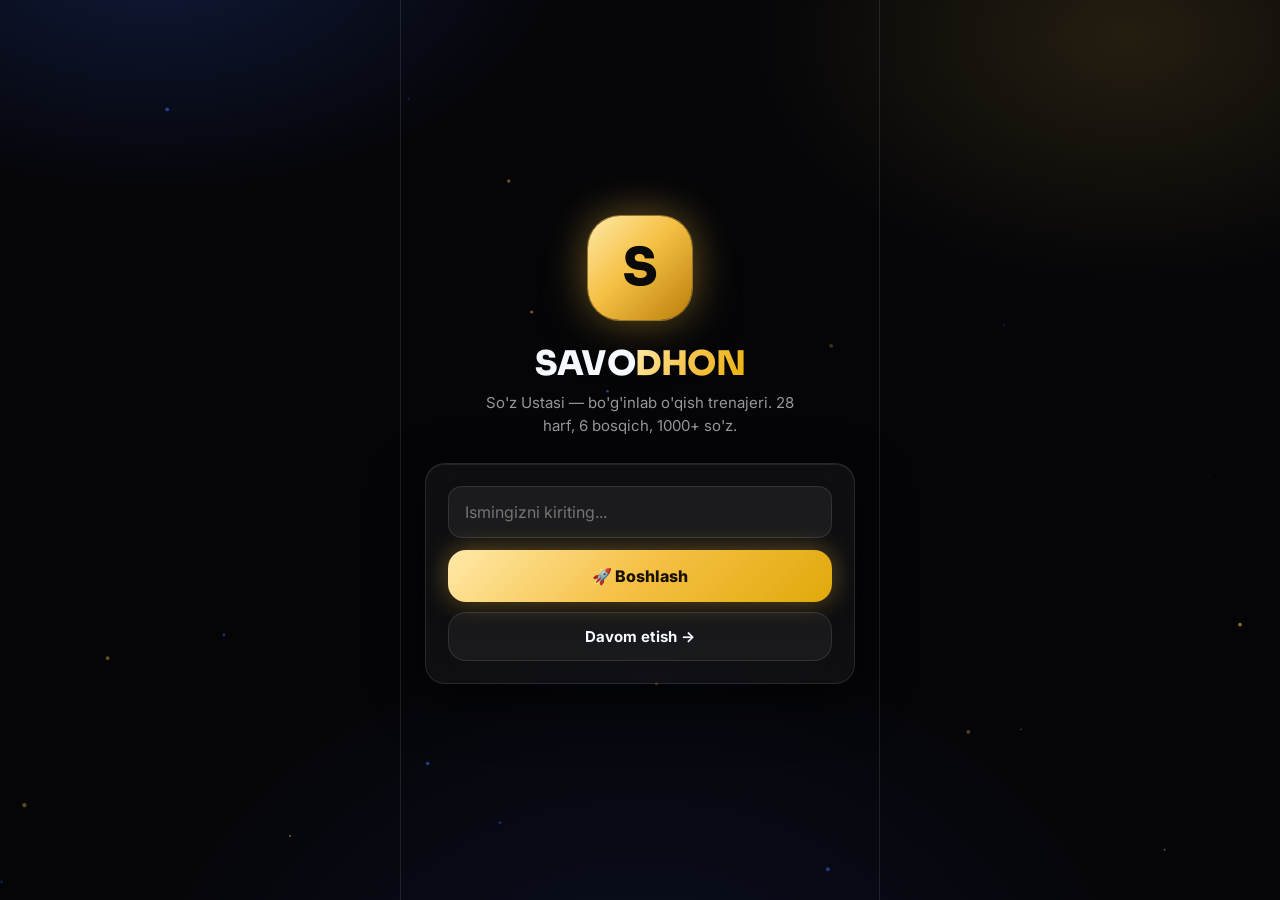
==== android/app/src/main/assets/index.html @ 47079a5f "Ilova haqida modali + muallif (Xoleric)" ====
<!DOCTYPE html>
<html lang="uz" data-theme="dark">
<head>
<meta charset="UTF-8">
<meta name="viewport" content="width=device-width, initial-scale=1.0, maximum-scale=1.0, user-scalable=no, viewport-fit=cover">
<title>Savodhon — So'z Ustasi</title>
<meta name="description" content="O'zbek tilidagi so'zlarni bo'g'inlab o'rganish uchun premium interaktiv ilova — 28 harf, 1000+ so'z, offline PWA.">
<meta name="theme-color" content="#050508" id="themeColorMeta">
<meta name="apple-mobile-web-app-capable" content="yes">
<meta name="mobile-web-app-capable" content="yes">
<meta name="apple-mobile-web-app-status-bar-style" content="black-translucent">
<meta name="apple-mobile-web-app-title" content="Savodhon">
<link rel="manifest" href="manifest.json">
<link rel="apple-touch-icon" href="data:image/svg+xml,%3Csvg xmlns='http://www.w3.org/2000/svg' viewBox='0 0 192 192'%3E%3Crect width='192' height='192' rx='44' fill='%23050508'/%3E%3Ctext x='96' y='132' font-size='112' font-weight='900' font-family='sans-serif' text-anchor='middle' fill='%23F5C044'%3ES%3C/text%3E%3C/svg%3E">
<link rel="icon" href="data:image/svg+xml,%3Csvg xmlns='http://www.w3.org/2000/svg' viewBox='0 0 64 64'%3E%3Crect width='64' height='64' rx='14' fill='%23050508'/%3E%3Ctext x='32' y='44' font-size='36' font-weight='900' font-family='sans-serif' text-anchor='middle' fill='%23F5C044'%3ES%3C/text%3E%3C/svg%3E">
<link rel="preconnect" href="https://fonts.googleapis.com">
<link rel="preconnect" href="https://fonts.gstatic.com" crossorigin>
<link href="https://fonts.googleapis.com/css2?family=Inter:wght@400;500;600;700;800;900&family=Sora:wght@500;600;700;800&display=swap" rel="stylesheet">
<style>
*{margin:0;padding:0;box-sizing:border-box;-webkit-tap-highlight-color:transparent}
:root{
  --bg:#050508; --bg2:#0A0A14;
  --gold:#F5C044; --gold2:#EAB308; --gold-soft:rgba(245,192,68,.14);
  --blue:#3B6CFF; --blue-soft:rgba(59,108,255,.14);
  --green:#2ED573; --red:#EF4444;
  --card:rgba(255,255,255,.045); --card2:rgba(255,255,255,.07);
  --border:rgba(255,255,255,.10); --border-gold:rgba(245,192,68,.35);
  --text:#F6F8FF; --dim:rgba(246,248,255,.60); --faint:rgba(246,248,255,.38);
  --shadow:0 18px 50px rgba(0,0,0,.55);
  --r:20px;
  --font:'Inter',system-ui,-apple-system,'Segoe UI',Roboto,sans-serif;
  --num:'Sora','Inter',system-ui,sans-serif;
}
[data-theme="light"]{
  --bg:#FFF8EA; --bg2:#FFF1D2;
  --card:rgba(255,255,255,.72); --card2:rgba(255,255,255,.9);
  --border:rgba(146,100,10,.18); --border-gold:rgba(200,140,10,.45);
  --text:#211703; --dim:rgba(33,23,3,.64); --faint:rgba(33,23,3,.42);
  --gold:#C8900A; --gold2:#EAB308; --gold-soft:rgba(234,179,8,.16);
  --shadow:0 18px 45px rgba(150,110,10,.18);
}
html{scroll-behavior:smooth}
body{background:var(--bg);color:var(--text);font-family:var(--font);min-height:100dvh;display:flex;justify-content:center;overflow-x:hidden;transition:background .35s,color .35s}
body::before{content:'';position:fixed;inset:0;z-index:-2;background:
  radial-gradient(700px 420px at 12% -6%, rgba(59,108,255,.20), transparent 60%),
  radial-gradient(640px 420px at 88% 4%, rgba(245,192,68,.13), transparent 60%),
  radial-gradient(900px 700px at 50% 115%, rgba(59,108,255,.10), transparent 60%),
  var(--bg);transition:background .35s}
[data-theme="light"] body::before{background:
  radial-gradient(700px 420px at 12% -6%, rgba(59,108,255,.12), transparent 60%),
  radial-gradient(640px 420px at 88% 4%, rgba(234,179,8,.22), transparent 60%),
  radial-gradient(900px 700px at 50% 115%, rgba(234,179,8,.12), transparent 60%),
  var(--bg)}
#particleCanvas{position:fixed;inset:0;z-index:0;pointer-events:none}
.app-shell{width:100%;max-width:480px;min-height:100dvh;position:relative;z-index:1;display:flex;flex-direction:column}
section{display:none}
section.visible,section.active{display:block;animation:fadeUp .38s cubic-bezier(.2,.8,.25,1)}
#welcomeScreen{display:flex}
#welcomeScreen.hide{display:none}
@keyframes fadeUp{from{opacity:0;transform:translateY(14px)}to{opacity:1;transform:none}}
@keyframes pop{0%{transform:scale(.6);opacity:0}60%{transform:scale(1.12)}100%{transform:scale(1);opacity:1}}
@keyframes shimmer{0%{background-position:-400px 0}100%{background-position:400px 0}}
@keyframes blink{0%,100%{opacity:1}50%{opacity:0}}
@keyframes floaty{0%,100%{transform:translateY(0)}50%{transform:translateY(-8px)}}
button{font-family:var(--font);border:none;cursor:pointer;color:inherit;background:none;transition:transform .12s ease,box-shadow .2s,filter .2s}
button:active{transform:scale(.96)}
/* ---------- WELCOME ---------- */
#welcomeScreen{flex-direction:column;align-items:center;justify-content:center;min-height:100dvh;padding:32px 24px;text-align:center}
#welcomeScreen.hide{display:none!important}
.logo-orb{width:104px;height:104px;border-radius:32px;display:flex;align-items:center;justify-content:center;font-family:var(--num);font-size:52px;font-weight:800;color:#0A0A0A;background:linear-gradient(135deg,#FFE9A8,#F5C044 45%,#B97E0B);box-shadow:0 0 0 1px rgba(245,192,68,.5),0 0 44px rgba(245,192,68,.45),0 18px 40px rgba(0,0,0,.5);animation:floaty 4s ease-in-out infinite}
.w-title{font-family:var(--num);font-size:34px;font-weight:800;margin:22px 0 6px;letter-spacing:-.5px}
.w-title span{background:linear-gradient(120deg,#FFE9A8,#F5C044 55%,#EAB308);-webkit-background-clip:text;background-clip:text;color:transparent}
.w-sub{color:var(--dim);font-size:15px;line-height:1.55;max-width:320px}
.glass{background:var(--card);border:1px solid var(--border);border-radius:var(--r);backdrop-filter:blur(18px);-webkit-backdrop-filter:blur(18px);box-shadow:inset 0 1px 0 rgba(255,255,255,.08),var(--shadow)}
[data-theme="light"] .glass{box-shadow:inset 0 1px 0 rgba(255,255,255,.7),var(--shadow)}
.w-card{width:100%;margin-top:26px;padding:22px}
.w-card input{width:100%;padding:15px 16px;border-radius:14px;border:1px solid var(--border);background:rgba(255,255,255,.05);color:var(--text);font-size:16px;font-family:var(--font);outline:none;transition:border .2s,box-shadow .2s}
[data-theme="light"] .w-card input{background:rgba(255,255,255,.8)}
.w-card input:focus{border-color:var(--gold);box-shadow:0 0 0 3px var(--gold-soft)}
.btn-gold{width:100%;margin-top:12px;padding:16px;border-radius:16px;font-size:16px;font-weight:800;color:#191100;background:linear-gradient(135deg,#FFE9A8,#F5C044 50%,#E0A90B);box-shadow:0 0 26px rgba(245,192,68,.4),0 10px 24px rgba(0,0,0,.35)}
.btn-gold:hover{filter:brightness(1.06)}
.btn-ghost{width:100%;margin-top:10px;padding:14px;border-radius:16px;font-size:15px;font-weight:700;border:1px solid var(--border);background:var(--card)}
#statsPreview{display:flex;gap:10px;width:100%;margin-top:16px}
.stat-mini{flex:1;padding:12px 6px;border-radius:16px;background:var(--card);border:1px solid var(--border);backdrop-filter:blur(14px)}
.stat-mini b{display:block;font-family:var(--num);font-size:19px;color:var(--gold)}
.stat-mini span{font-size:11px;color:var(--dim)}
/* ---------- HEADER ---------- */
.app-header{display:flex;align-items:center;gap:12px;padding:calc(14px + env(safe-area-inset-top)) 18px 10px;position:sticky;top:0;z-index:20;background:color-mix(in srgb,var(--bg) 78%,transparent);backdrop-filter:blur(16px);-webkit-backdrop-filter:blur(16px)}
.avatar{width:46px;height:46px;border-radius:16px;display:flex;align-items:center;justify-content:center;font-family:var(--num);font-size:21px;font-weight:800;color:#191100;background:linear-gradient(135deg,#FFE9A8,#F5C044);box-shadow:0 0 18px rgba(245,192,68,.45);flex-shrink:0}
.h-name{font-weight:800;font-size:16px;line-height:1.2}
.h-lvl{font-size:12px;color:var(--gold);font-weight:700;display:flex;align-items:center;gap:5px}
#levelBadge{cursor:pointer}
.streak-pill{margin-left:auto;display:flex;align-items:center;gap:6px;padding:9px 14px;border-radius:999px;background:rgba(239,68,68,.12);border:1px solid rgba(239,68,68,.4);font-family:var(--num);font-weight:800;font-size:15px;box-shadow:0 0 16px rgba(239,68,68,.25)}
.icon-btn{width:44px;height:44px;border-radius:14px;background:var(--card);border:1px solid var(--border);font-size:19px;display:flex;align-items:center;justify-content:center;backdrop-filter:blur(12px)}
/* ---------- BALANCE CARD ---------- */
.balance{margin:8px 18px 0;padding:22px 20px;border-radius:26px;position:relative;overflow:hidden;background:linear-gradient(150deg,rgba(59,108,255,.20),rgba(255,255,255,.03) 40%,rgba(245,192,68,.16)),var(--card);border:1px solid var(--border-gold);backdrop-filter:blur(22px);box-shadow:inset 0 1px 0 rgba(255,255,255,.12),0 0 40px rgba(245,192,68,.12),var(--shadow)}
.balance::after{content:'';position:absolute;inset:0;background:linear-gradient(110deg,transparent 30%,rgba(255,255,255,.10) 48%,transparent 62%);background-size:400px 100%;animation:shimmer 3.8s linear infinite;pointer-events:none}
.b-label{font-size:12px;letter-spacing:2px;text-transform:uppercase;color:var(--dim);font-weight:700}
.b-xp{font-family:var(--num);font-size:46px;font-weight:800;letter-spacing:-1px;background:linear-gradient(120deg,#FFF6D8,#F5C044 60%,#EAB308);-webkit-background-clip:text;background-clip:text;color:transparent;line-height:1.1}
.b-lvlname{font-size:14px;font-weight:700;color:var(--gold);margin-top:2px}
.b-bar{height:10px;border-radius:99px;background:rgba(255,255,255,.08);margin-top:12px;overflow:hidden;border:1px solid rgba(255,255,255,.06)}
[data-theme="light"] .b-bar{background:rgba(0,0,0,.08)}
#levelBarFill{height:100%;width:0%;border-radius:99px;background:linear-gradient(90deg,#FFE9A8,#F5C044,#EAB308);box-shadow:0 0 14px rgba(245,192,68,.8);transition:width .6s cubic-bezier(.2,.8,.25,1)}
.b-next{font-size:12px;color:var(--dim);margin-top:8px}
.b-goalrow{display:flex;align-items:center;gap:14px;margin-top:14px;padding-top:14px;border-top:1px solid var(--border)}
.ring{position:relative;width:64px;height:64px;flex-shrink:0}
.ring svg{transform:rotate(-90deg)}
.ring b{position:absolute;inset:0;display:flex;align-items:center;justify-content:center;font-family:var(--num);font-size:13px;color:var(--gold)}
#goalFill{height:6px;width:0%;border-radius:99px;background:linear-gradient(90deg,var(--blue),#7AA2FF);box-shadow:0 0 10px rgba(59,108,255,.7);transition:width .5s}
/* ---------- SECTIONS ---------- */
.sec{padding:20px 18px 0}
.sec-title{display:flex;align-items:center;justify-content:space-between;font-family:var(--num);font-size:17px;font-weight:800;margin-bottom:12px}
.sec-title small{font-family:var(--font);font-size:12px;color:var(--gold);font-weight:700}
.qa-grid{display:grid;grid-template-columns:1fr 1fr;gap:12px}
.qa{padding:18px 14px;border-radius:20px;background:var(--card);border:1px solid var(--border);backdrop-filter:blur(18px);text-align:left;box-shadow:inset 0 1px 0 rgba(255,255,255,.07);transition:transform .15s,box-shadow .2s}
.qa:hover{transform:translateY(-3px);box-shadow:inset 0 1px 0 rgba(255,255,255,.1),0 14px 30px rgba(0,0,0,.4)}
.qa .e{font-size:28px}
.qa b{display:block;font-size:14px;margin-top:8px}
.qa span{font-size:11.5px;color:var(--dim)}
.qa.gold{border-color:var(--border-gold);background:linear-gradient(150deg,var(--gold-soft),var(--card))}
.mode-row{display:flex;align-items:center;gap:12px;padding:13px 14px;border-radius:16px;background:var(--card);border:1px solid var(--border);margin-top:10px;width:100%;text-align:left;backdrop-filter:blur(14px)}
.mode-row:hover{transform:translateY(-2px)}
.mode-row .e{font-size:22px}
.mode-row b{font-size:14px;display:block}
.mode-row span{font-size:11.5px;color:var(--dim)}
.mode-row .dots{margin-left:auto}
.progress-dot{width:9px;height:9px;border-radius:99px;background:rgba(255,255,255,.12);display:inline-block;margin-left:5px}
[data-theme="light"] .progress-dot{background:rgba(0,0,0,.12)}
.progress-dot.filled{background:var(--blue);box-shadow:0 0 8px var(--blue)}
.progress-dot.gold{background:var(--gold);box-shadow:0 0 8px var(--gold)}
/* challenge */
.challenge{margin:18px;padding:18px;border-radius:22px;background:linear-gradient(150deg,rgba(245,192,68,.16),var(--card));border:1px solid var(--border-gold);backdrop-filter:blur(18px);position:relative;overflow:hidden}
.challenge-badge{display:inline-block;font-size:11px;font-weight:800;padding:5px 12px;border-radius:99px;background:linear-gradient(135deg,#FFE9A8,#F5C044);color:#191100}
.challenge-badge.done{background:rgba(46,213,115,.18);color:var(--green);border:1px solid rgba(46,213,115,.5)}
#challengeDesc{font-size:15px;font-weight:600;margin:10px 0 4px}
#challengeReward{font-family:var(--num);color:var(--gold);font-weight:800}
#challengeStatus{font-size:12px;color:var(--dim);margin-top:4px}
/* letters */
#letterGrid{display:grid;grid-template-columns:repeat(5,1fr);gap:10px}
.letter-tile{aspect-ratio:.92;border-radius:16px;background:var(--card);border:1px solid var(--border);backdrop-filter:blur(12px);display:flex;flex-direction:column;align-items:center;justify-content:center;font-family:var(--num);font-weight:800;font-size:17px;cursor:pointer;position:relative;transition:transform .15s}
.letter-tile:hover{transform:translateY(-3px)}
.letter-tile.new{border-style:dashed}
.letter-tile.in-progress{border-color:rgba(59,108,255,.55);box-shadow:0 0 14px rgba(59,108,255,.25)}
.letter-tile.mastered{border-color:var(--border-gold);background:linear-gradient(160deg,var(--gold-soft),var(--card));box-shadow:0 0 16px rgba(245,192,68,.25)}
.progress-mini{font-size:10px;font-family:var(--font);color:var(--dim);font-weight:700;margin-top:2px}
.master-badge{position:absolute;top:5px;right:7px;font-size:11px;color:var(--gold)}
/* stats */
.stat-grid{display:grid;grid-template-columns:1fr 1fr;gap:12px}
.stat-card{padding:16px;border-radius:18px;background:var(--card);border:1px solid var(--border);backdrop-filter:blur(14px)}
.stat-card b{font-family:var(--num);font-size:23px;display:block}
.stat-card span{font-size:12px;color:var(--dim)}
.stat-card.g b{color:var(--gold)} .stat-card.bl b{color:#7AA2FF} .stat-card.gr b{color:var(--green)}
.chart-card{margin-top:12px;padding:16px;border-radius:18px;background:var(--card);border:1px solid var(--border);backdrop-filter:blur(14px)}
.chart-card h4{font-size:13px;margin-bottom:10px;color:var(--dim)}
.chart-card canvas{width:100%;height:130px;display:block}
.time-row{display:flex;gap:12px;margin-top:12px}
.time-box{flex:1;padding:14px;border-radius:16px;background:var(--card);border:1px solid var(--border)}
.time-box b{font-family:var(--num);font-size:17px}
.time-box span{font-size:11px;color:var(--dim);display:block;margin-bottom:6px}
.tbar{height:6px;border-radius:99px;background:rgba(255,255,255,.08);overflow:hidden;margin-top:8px}
[data-theme="light"] .tbar{background:rgba(0,0,0,.08)}
#dailyTimeFill,#weeklyTimeFill{height:100%;width:0%;border-radius:99px;background:linear-gradient(90deg,var(--blue),#7AA2FF)}
/* achievements */
#achievementsList{display:grid;grid-template-columns:repeat(4,1fr);gap:10px}
.achievement-card{padding:13px 6px;border-radius:16px;background:var(--card);border:1px solid var(--border);text-align:center;opacity:.45;filter:grayscale(1)}
.achievement-card.unlocked{opacity:1;filter:none;border-color:var(--border-gold);box-shadow:0 0 14px rgba(245,192,68,.2);animation:pop .4s}
.achievement-icon{font-size:23px}
.achievement-name{font-size:10px;font-weight:700;margin-top:5px;color:var(--dim)}
.achievement-card.unlocked .achievement-name{color:var(--text)}
/* bottom nav */
.bottom-nav{position:fixed;bottom:0;left:50%;transform:translateX(-50%);width:100%;max-width:480px;z-index:30;display:flex;padding:10px 16px calc(12px + env(safe-area-inset-bottom));background:color-mix(in srgb,var(--bg) 82%,transparent);backdrop-filter:blur(20px);-webkit-backdrop-filter:blur(20px);border-top:1px solid var(--border)}
.nav-btn{flex:1;display:flex;flex-direction:column;align-items:center;gap:3px;font-size:10.5px;font-weight:700;color:var(--faint);padding:8px 0;border-radius:14px}
.nav-btn .i{font-size:21px}
.nav-btn.on{color:var(--gold)}
.nav-btn.on .i{filter:drop-shadow(0 0 8px rgba(245,192,68,.7))}
#mainScreen{padding-bottom:110px}
/* ---------- ALPHABET SCREEN ---------- */
.alpha-head{display:flex;align-items:center;gap:12px;padding:calc(14px + env(safe-area-inset-top)) 18px 6px;position:sticky;top:0;z-index:20;background:color-mix(in srgb,var(--bg) 82%,transparent);backdrop-filter:blur(16px)}
.alpha-head h2{font-family:var(--num);font-size:20px}
.alpha-sec{font-size:13px;font-weight:800;color:var(--dim);margin:16px 18px 10px;letter-spacing:1px;text-transform:uppercase}
.alpha-grid{display:grid;grid-template-columns:repeat(4,1fr);gap:10px;padding:0 18px}
.letter-btn{padding:16px 6px;border-radius:16px;background:var(--card);border:1px solid var(--border);font-family:var(--num);font-weight:800;font-size:18px;cursor:pointer;position:relative;backdrop-filter:blur(12px);transition:transform .15s}
.letter-btn:hover{transform:translateY(-3px)}
.letter-btn.in-progress{border-color:rgba(59,108,255,.55)}
.letter-btn.mastered{border-color:var(--border-gold);background:linear-gradient(160deg,var(--gold-soft),var(--card))}
.letter-progress{display:block;font-size:10px;font-family:var(--font);color:var(--dim);font-weight:700;margin-top:3px}
.master-icon{position:absolute;top:6px;right:8px;font-size:12px;color:var(--gold)}
#alphabetScreen{padding-bottom:40px}
/* ---------- FOCUS ---------- */
#focusScreen{min-height:100dvh;flex-direction:column;padding-bottom:30px}
#focusScreen.active{display:flex}
.f-top{display:flex;align-items:center;gap:10px;padding:calc(14px + env(safe-area-inset-top)) 18px 0}
#lessonLabel{font-size:14px;font-weight:700;color:var(--dim)}
.f-prog{padding:12px 18px 0}
.f-prog-meta{display:flex;justify-content:space-between;font-size:12px;font-weight:800;color:var(--gold);margin-bottom:8px}
.f-bar{height:10px;border-radius:99px;background:rgba(255,255,255,.08);overflow:hidden}
[data-theme="light"] .f-bar{background:rgba(0,0,0,.08)}
#focusProgressThumb{height:100%;width:0%;border-radius:99px;background:linear-gradient(90deg,var(--blue),var(--gold));box-shadow:0 0 12px rgba(245,192,68,.6);transition:width .4s}
#focusTimerBar{display:none;align-items:center;gap:10px;margin:12px 18px 0;padding:10px 14px;border-radius:14px;background:var(--blue-soft);border:1px solid rgba(59,108,255,.4);font-family:var(--num);font-weight:800}
#timerProgressFill{height:6px;background:var(--blue);border-radius:99px;transition:width 1s linear}
#timerBtn.on{background:var(--blue-soft);border-color:var(--blue)}
.word-card{margin:16px 18px 0;padding:30px 16px;border-radius:24px;text-align:center;background:linear-gradient(160deg,rgba(59,108,255,.14),var(--card) 55%,rgba(245,192,68,.10));border:1px solid var(--border);backdrop-filter:blur(20px)}
#wordDisplay{font-family:var(--num);font-size:30px;font-weight:800;letter-spacing:1px;line-height:1.6}
.syllable{padding:3px 7px;border-radius:10px;transition:all .25s;display:inline-block;margin:2px 1px}
.syllable.consonant{color:#9DBCFF}
.syllable.vowel{color:#FFE1A1}
[data-theme="light"] .syllable.consonant{color:#1E40C9}
[data-theme="light"] .syllable.vowel{color:#9A6200}
.syllable.correct{background:rgba(46,213,115,.18);color:var(--green)!important;box-shadow:0 0 12px rgba(46,213,115,.35)}
.word-appear{animation:pop .35s}
#gameInputWrapper{margin:14px 18px 0;padding:18px;border-radius:20px;background:var(--card);border:1px solid var(--border);backdrop-filter:blur(16px);cursor:text;transition:box-shadow .3s,border .3s}
#gameInputWrapper.success-neon-glow{border-color:rgba(46,213,115,.7);box-shadow:0 0 26px rgba(46,213,115,.4)}
#mirrorInput{font-family:var(--num);font-size:24px;font-weight:700;min-height:36px;letter-spacing:2px}
#mirrorInput.wrong{color:var(--red)}
#mirrorInput.correct{color:var(--green)}
#mirrorInput.shake{animation:shake .45s}
@keyframes shake{0%,100%{transform:none}20%,60%{transform:translateX(-7px)}40%,80%{transform:translateX(7px)}}
#cursor{display:inline-block;width:3px;height:26px;background:var(--gold);vertical-align:middle;animation:blink 1s infinite;border-radius:2px}
#hiddenInput{position:fixed;top:0;left:0;width:10px;height:10px;opacity:0;border:none;outline:none;pointer-events:none}
.f-actions{display:flex;gap:10px;padding:14px 18px 0}
.f-btn{flex:1;padding:13px;border-radius:15px;background:var(--card);border:1px solid var(--border);font-weight:800;font-size:14px;backdrop-filter:blur(12px)}
#feedbackArea{text-align:center;min-height:64px;padding:10px 18px 0}
#feedbackMsg{font-weight:800;font-size:17px;opacity:0;transition:opacity .3s}
#feedbackMsg.show{opacity:1}
#feedbackMsg.success{color:var(--green)}
#feedbackMsg.error{color:var(--red)}
#xpPopup{display:none;font-family:var(--num);font-weight:800;color:var(--gold);font-size:18px;animation:pop .4s;text-shadow:0 0 16px rgba(245,192,68,.7)}
#successCard{display:none;margin:0 18px;padding:14px;border-radius:16px;background:rgba(46,213,115,.1);border:1px solid rgba(46,213,115,.45);text-align:center;font-weight:700}
#nextBtn{display:none;margin:14px 18px 0;padding:17px;border-radius:17px;font-size:16px;font-weight:800;color:#191100;background:linear-gradient(135deg,#FFE9A8,#F5C044,#E0A90B);box-shadow:0 0 26px rgba(245,192,68,.45)}
#nextBtn.visible{display:block;animation:pop .35s}
/* ---------- MODALS / GUARD ---------- */
.modal-overlay{position:fixed;inset:0;z-index:60;background:rgba(0,0,0,.65);backdrop-filter:blur(6px);display:none;align-items:flex-end;justify-content:center}
.modal-overlay.active{display:flex}
.modal{width:100%;max-width:480px;max-height:82dvh;overflow-y:auto;background:var(--bg2);border:1px solid var(--border);border-bottom:none;border-radius:26px 26px 0 0;padding:22px 20px calc(26px + env(safe-area-inset-bottom));animation:fadeUp .3s}
.modal h3{font-family:var(--num);font-size:18px;margin-bottom:14px}
.level-row{display:flex;justify-content:space-between;padding:11px 13px;border-radius:13px;background:var(--card);border:1px solid var(--border);margin-bottom:8px;font-size:14px;font-weight:700}
.level-row.current{border-color:var(--border-gold);box-shadow:0 0 14px rgba(245,192,68,.25)}
.level-range{font-family:var(--num);color:var(--gold)}
.set-row{display:flex;align-items:center;justify-content:space-between;gap:10px;padding:13px 14px;border-radius:15px;background:var(--card);border:1px solid var(--border);margin-bottom:10px;font-weight:700;font-size:14px;width:100%;text-align:left}
.set-row select{background:var(--bg2);color:var(--text);border:1px solid var(--border);border-radius:10px;padding:8px;font-family:var(--font)}
#guardOverlay{position:fixed;inset:0;z-index:70;background:rgba(3,3,8,.92);display:none;align-items:center;justify-content:center;text-align:center;padding:30px}
.kbd{background:var(--card);border:1px solid var(--border);border-radius:8px;padding:2px 9px;font-family:var(--num);font-size:13px}
.kbd{background:var(--card);border:1px solid var(--border);border-radius:8px;padding:2px 9px;font-family:var(--num);font-size:13px}
/* ---------- V3: soft buttons, transitions, visual, chips, logoped ---------- */
button,.btn-gold,.btn-ghost,.f-btn,.qa,.mode-row,.letter-btn,.letter-tile,.nav-btn{border-radius:18px}
.btn-gold,.btn-ghost,.f-btn,.qa,.mode-row{transition:transform .18s cubic-bezier(.34,1.56,.64,1),box-shadow .2s,filter .2s}
.btn-gold:active,.btn-ghost:active,.f-btn:active,.qa:active,.mode-row:active{transform:scale(.93)}
@media(prefers-reduced-motion:reduce){*{animation:none!important;transition:none!important;scroll-behavior:auto!important}}
.screen-enter{animation:screenIn .32s cubic-bezier(.2,.8,.25,1)}
@keyframes screenIn{from{opacity:0;transform:translateX(26px)}to{opacity:1;transform:none}}
.screen-enter-back{animation:screenInBack .32s cubic-bezier(.2,.8,.25,1)}
@keyframes screenInBack{from{opacity:0;transform:translateX(-26px)}to{opacity:1;transform:none}}
.visual-wrap{margin:16px 18px 0;padding:22px 16px 16px;border-radius:24px;text-align:center;background:linear-gradient(160deg,rgba(245,192,68,.14),var(--card) 60%);border:1px solid var(--border-gold);backdrop-filter:blur(18px)}
.visual-emoji{font-size:112px;line-height:1.2;filter:drop-shadow(0 0 26px rgba(245,192,68,.55));animation:floaty 3.4s ease-in-out infinite}
.visual-word{font-family:var(--num);font-weight:800;font-size:15px;margin-top:8px;color:var(--dim)}
.visual-toggle{margin-top:10px;font-size:13px;font-weight:800;padding:9px 16px;border-radius:999px;border:1px solid var(--border);background:var(--card)}
.syl-chips{display:flex;flex-wrap:wrap;gap:9px;justify-content:center;margin:14px 18px 0}
.syl-chip{padding:11px 17px;border-radius:999px;font-family:var(--num);font-weight:800;font-size:17px;background:var(--card2);border:1px solid var(--border-gold);box-shadow:0 4px 14px rgba(0,0,0,.25);transition:transform .16s cubic-bezier(.34,1.56,.64,1),box-shadow .2s,background .2s}
.syl-chip:active{transform:scale(.88)}
.syl-chip.pulse{animation:chipPulse .7s ease 2;background:rgba(46,213,115,.22);border-color:rgba(46,213,115,.7);box-shadow:0 0 18px rgba(46,213,115,.55)}
@keyframes chipPulse{0%,100%{transform:scale(1)}50%{transform:scale(1.14)}}
.listen-card{margin:14px 18px 0;padding:18px;border-radius:20px;background:var(--card);border:1px solid rgba(59,108,255,.4);backdrop-filter:blur(16px)}
.listen-card h4{font-size:14px;margin-bottom:6px}
.listen-tip{font-size:12.5px;color:var(--dim);line-height:1.55;background:var(--gold-soft);border:1px solid var(--border-gold);border-radius:12px;padding:10px 12px;margin-top:10px}
.listen-row{display:flex;gap:10px;margin-top:12px}
.listen-btn{flex:1;padding:13px;border-radius:15px;font-weight:800;font-size:13.5px;border:1px solid var(--border);background:var(--card2)}
.listen-btn.primary{background:linear-gradient(135deg,#FFE9A8,#F5C044);color:#191100;border:none}
.listen-btn.rec{background:rgba(239,68,68,.14);border-color:rgba(239,68,68,.5)}
.listen-btn.rec.live{background:rgba(239,68,68,.35);animation:chipPulse 1s infinite}
#listenResult{font-size:13.5px;font-weight:700;margin-top:10px;min-height:20px;text-align:center}
.artic-btn{position:absolute;bottom:5px;left:7px;font-size:12px;opacity:.85;background:var(--card);border:1px solid var(--border);border-radius:99px;width:22px;height:22px;display:flex;align-items:center;justify-content:center}
.letter-btn .artic-btn{bottom:5px;left:6px}
.artic-big{font-family:var(--num);font-size:64px;font-weight:800;text-align:center;background:linear-gradient(120deg,#FFE9A8,#F5C044);-webkit-background-clip:text;background-clip:text;color:transparent}
.artic-sec{font-size:13.5px;line-height:1.65;color:var(--dim);margin-top:10px}
.artic-sec b{color:var(--text)}
.summary-hero{text-align:center;padding:18px;border-radius:20px;background:linear-gradient(150deg,var(--gold-soft),var(--card));border:1px solid var(--border-gold);margin-bottom:12px}
.summary-hero .big{font-family:var(--num);font-size:44px;font-weight:800;color:var(--gold)}
.sum-grid{display:grid;grid-template-columns:1fr 1fr;gap:10px;margin-bottom:12px}
.sum-box{padding:13px;border-radius:15px;background:var(--card);border:1px solid var(--border);text-align:center}
.sum-box b{font-family:var(--num);font-size:19px;display:block}
.sum-box span{font-size:11px;color:var(--dim)}
.report-box{margin-top:12px;padding:16px;border-radius:18px;background:var(--card);border:1px solid var(--border)}
.report-box pre{white-space:pre-wrap;font-family:var(--font);font-size:12.5px;line-height:1.6;color:var(--text);margin:8px 0}
@media(min-width:520px){.app-shell{border-left:1px solid var(--border);border-right:1px solid var(--border)}}
</style>
</head>
<body>
<canvas id="particleCanvas"></canvas>
<div class="app-shell">

<!-- ================= WELCOME ================= -->
<section id="welcomeScreen">
  <div class="logo-orb">S</div>
  <div class="w-title">SAVO<span>DHON</span></div>
  <p class="w-sub">So'z Ustasi — bo'g'inlab o'qish trenajeri. 28 harf, 6 bosqich, 1000+ so'z.</p>
  <div class="glass w-card">
    <input id="nameInput" type="text" maxlength="24" placeholder="Ismingizni kiriting..." autocomplete="off">
    <button class="btn-gold" id="startBtn">🚀 Boshlash</button>
    <button class="btn-ghost" id="continueBtn">Davom etish →</button>
  </div>
  <div id="statsPreview" style="display:none">
    <div class="stat-mini"><b id="statWords">0</b><span>so'z</span></div>
    <div class="stat-mini"><b id="statDays">0</b><span>kun streak</span></div>
    <div class="stat-mini"><b id="statXP">0</b><span>XP</span></div>
  </div>
</section>

<!-- ================= MAIN ================= -->
<section id="mainScreen">
  <header class="app-header">
    <div class="avatar" id="userAvatar">S</div>
    <div>
      <div class="h-name" id="userNameDisplay">Savodhon</div>
      <div class="h-lvl" id="levelBadge" onclick="showLevelInfo()">⭐ <span id="levelDisplay">1</span>-daraja · <span id="levelNameMini">Yangi boshlovchi</span></div>
    </div>
    <div class="streak-pill">🔥 <span id="streakCount">0</span></div>
    <button class="icon-btn" onclick="openModal('settingsModal')" aria-label="Sozlamalar">⚙️</button>
  </header>

  <div class="balance">
    <div class="b-label">Umumiy balans · XP</div>
    <div class="b-xp" id="totalXP">0</div>
    <div class="b-lvlname" id="levelNameFull">Yangi boshlovchi</div>
    <div class="b-bar"><div id="levelBarFill"></div></div>
    <div class="b-next" id="nextLevelText"></div>
    <div class="b-goalrow">
      <div class="ring">
        <svg width="64" height="64" viewBox="0 0 64 64">
          <circle cx="32" cy="32" r="26" fill="none" stroke="rgba(255,255,255,.08)" stroke-width="7"/>
          <circle id="goalRingFg" cx="32" cy="32" r="26" fill="none" stroke="#F5C044" stroke-width="7" stroke-linecap="round" stroke-dasharray="163.36" stroke-dashoffset="163.36" style="filter:drop-shadow(0 0 6px rgba(245,192,68,.8))"/>
        </svg>
        <b id="goalPct">0%</b>
      </div>
      <div style="flex:1">
        <div style="font-size:13px;font-weight:800">🎯 Kunlik maqsad</div>
        <div style="font-size:12px;color:var(--dim);font-weight:700" id="goalCount">0 / 20 so'z</div>
        <div class="b-bar" style="height:6px;margin-top:8px"><div id="goalFill"></div></div>
      </div>
    </div>
  </div>

  <div class="sec">
    <div class="sec-title">⚡ Tezkor harakatlar</div>
    <div class="qa-grid">
      <button class="qa" onclick="startMode('letters')"><div class="e">🔤</div><b>Bo'g'in treneri</b><span>Harf → bosqich → so'z</span></button>
      <button class="qa" onclick="startMode('global')"><div class="e">🧱</div><b>So'z quruvchi</b><span>1008 so'z marafoni</span></button>
      <button class="qa" onclick="startMode('review')"><div class="e">⚡</div><b>Tezkor test</b><span>SRS takrorlash</span></button>
      <button class="qa" onclick="startMode('listen')"><div class="e">🎙</div><b>Eshit-takrorla</b><span>Logoped rejimi</span></button>
      <button class="qa gold" onclick="startDailyChallenge()"><div class="e">🎯</div><b>Kunlik challenge</b><span>+50 XP bonus</span></button>
      <button class="qa gold" onclick="startMode('smart')"><div class="e">🧠</div><b>Aqlli mashq</b><span>SM-2 + zaif so'zlar</span></button>
    </div>
  </div>

  <div class="sec">
    <div class="challenge" id="dailyChallenge">
      <span class="challenge-badge" id="challengeBadge">Yangi</span>
      <div id="challengeDesc">Kunlik vazifa yuklanmoqda...</div>
      <div style="display:flex;align-items:center;justify-content:space-between;margin-top:10px">
        <span id="challengeReward">+50 XP</span>
        <button class="btn-gold" style="width:auto;margin:0;padding:11px 22px;font-size:14px" onclick="startDailyChallenge()">Boshlash →</button>
      </div>
      <div id="challengeStatus"></div>
    </div>
  </div>

  <div class="sec">
    <div class="sec-title">🔤 Alifbo <small onclick="showAlphabetScreen()" style="cursor:pointer">Barchasi →</small></div>
    <div id="letterGrid"></div>
  </div>

  <div class="sec">
    <div class="sec-title">🏋️ Trenajerlar</div>
    <button class="mode-row" onclick="startMode('letters')"><span class="e">🔤</span><span><b>Bo'g'inlar</b><span>Harfma-harf mashq</span></span><span class="dots" id="lettersProgress"></span></button>
    <button class="mode-row" onclick="startMode('global')"><span class="e">🌍</span><span><b>Global marafon</b><span>Barcha so'zlar</span></span><span class="dots" id="globalProgress"></span></button>
    <button class="mode-row" onclick="startMode('weak')"><span class="e">🧠</span><span><b>Qiyin so'zlar</b><span>Xatolar ustida ishlash</span></span><span class="dots" id="weakProgress"></span></button>
    <button class="mode-row" onclick="startMode('review')"><span class="e">🔁</span><span><b>Takrorlash</b><span>SRS xotira tizimi</span></span><span class="dots" id="reviewProgress"></span></button>
    <button class="mode-row" onclick="startMode('smart')"><span class="e">🧠</span><span><b>Aqlli mashq</b><span>Zaif + SM-2 + yangi</span></span><span class="dots" id="smartProgress"></span></button>
    <button class="mode-row" onclick="startMode('listen')"><span class="e">🎙</span><span><b>Eshit-takrorla</b><span>Logoped: sekin eshit, takrorla</span></span><span class="dots" id="listenProgress"></span></button>
  </div>

  <div class="sec">
    <div class="sec-title">📊 Statistika</div>
    <div class="stat-grid">
      <div class="stat-card g"><b id="wordsLearned">0</b><span>📚 O'rganilgan so'z</span></div>
      <div class="stat-card gr"><b id="masteredCount">0</b><span>👑 Master harflar</span></div>
      <div class="stat-card bl"><b id="accuracy">0%</b><span>🎯 Aniqlik</span></div>
      <div class="stat-card"><b id="goalStat">0%</b><span>📅 Kunlik rejadagi ulush</span></div>
    </div>
    <div class="chart-card"><h4>📈 Haftalik faollik (so'zlar)</h4><canvas id="weeklyChart" width="600" height="260"></canvas></div>
    <div class="chart-card"><h4>🔤 Harflar o'zlashtirilishi (%)</h4><canvas id="progressChart" width="600" height="260"></canvas></div>
    <div class="time-row">
      <div class="time-box"><span>⏱ Bugun mashq</span><b id="dailyTime">00:00</b><div class="tbar"><div id="dailyTimeFill"></div></div></div>
      <div class="time-box"><span>🗓 Haftalik mashq</span><b id="weeklyTime">0daq</b><div class="tbar"><div id="weeklyTimeFill"></div></div></div>
    </div>
    <div class="report-box">
      <div style="font-size:13px;font-weight:800">📋 Haftalik hisobot (ota-ona / o'qituvchi)</div>
      <pre id="weeklyReportText">Hisobot tayyorlanmoqda...</pre>
      <div style="display:flex;gap:10px">
        <button class="f-btn" style="flex:1" onclick="buildWeeklyReport()">🔄 Yangilash</button>
        <button class="f-btn" style="flex:1" onclick="copyWeeklyReport()">📋 Nusxalash</button>
      </div>
    </div>
  </div>

  <div class="sec" style="padding-bottom:10px">
    <div class="sec-title">🏆 Yutuqlar</div>
    <div id="achievementsList"></div>
  </div>

  <nav class="bottom-nav">
    <button class="nav-btn on" id="navHome" onclick="switchTab('main')"><span class="i">🏠</span>Bosh sahifa</button>
    <button class="nav-btn" id="navAlpha" onclick="switchTab('alphabet')"><span class="i">🔤</span>Alifbo</button>
    <button class="nav-btn" onclick="openModal('modeSheet')"><span class="i">🎯</span>Mashq</button>
    <button class="nav-btn" onclick="openModal('profileModal')"><span class="i">👤</span>Profil</button>
  </nav>
</section>

<!-- ================= ALPHABET ================= -->
<section id="alphabetScreen">
  <div class="alpha-head">
    <button class="icon-btn" onclick="exitAlphabetScreen()">←</button>
    <h2>🔤 Alifbo</h2>
    <button class="btn-gold" style="width:auto;margin:0 0 0 auto;padding:10px 18px;font-size:13px" onclick="startDailyChallengeFromAlphabet()">🎯 Challenge</button>
  </div>
  <div class="alpha-sec">Asosiy harflar · 25</div>
  <div class="alpha-grid" id="basicLetters"></div>
  <div class="alpha-sec">Maxsus harflar · 5</div>
  <div class="alpha-grid" id="specialLetters"></div>
</section>

<!-- ================= FOCUS ================= -->
<section id="focusScreen">
  <div class="f-top">
    <button class="icon-btn" onclick="exitFocus()">✕</button>
    <div id="lessonLabel">Dars</div>
    <button class="icon-btn" id="timerBtn" style="margin-left:auto" onclick="toggleTimer()" aria-label="Taymer">⏱</button>
  </div>
  <div class="f-prog">
    <div class="f-prog-meta"><span id="focusStepLabel">1-Bosqich</span><span id="focusWordCount">1/36</span></div>
    <div class="f-bar"><div id="focusProgressThumb"></div></div>
  </div>
  <div id="focusTimerBar"><span>⏱</span><span id="timerDisplay">25:00</span><div style="flex:1;height:6px;border-radius:99px;background:rgba(255,255,255,.12);overflow:hidden"><div id="timerProgressFill" style="width:100%"></div></div><span id="timerLabel">25:00</span></div>
  <div class="word-card"><div id="wordDisplay"></div></div>
  <div class="visual-wrap" id="visualWrap">
    <div class="visual-emoji" id="visualEmoji">📖</div>
    <div class="visual-word" id="visualWord"></div>
    <button class="visual-toggle" id="visualToggle" onclick="toggleVisual(event)">🖼 Rasmni yashirish</button>
  </div>
  <div class="syl-chips" id="sylChips"></div>
  <div class="listen-card" id="listenCard" style="display:none">
    <h4>🎙 Eshit — Takrorla (logoped rejimi)</h4>
    <div style="font-size:12.5px;color:var(--dim)" id="listenWordHint"></div>
    <div class="listen-tip" id="articTip"></div>
    <div class="listen-row">
      <button class="listen-btn primary" id="listenPlayBtn" onclick="listenPlaySlow()">🔊 Sekin eshitish</button>
      <button class="listen-btn rec" id="listenRecBtn" onclick="listenRecord()">🎙 Gapirish</button>
    </div>
    <div class="listen-row" id="selfAssessRow" style="display:none">
      <button class="listen-btn" onclick="selfAssess(true)">👍 To'g'ri aytdim</button>
      <button class="listen-btn" onclick="selfAssess(false)">💪 Qiyin bo'ldi</button>
    </div>
    <div id="listenResult"></div>
  </div>
  <div id="gameInputWrapper" onclick="focusInput()">
    <div id="mirrorInput"><span id="mirrorText"></span><span id="cursor"></span></div>
    <input id="hiddenInput" type="text" autocomplete="off" autocapitalize="off" autocorrect="off" spellcheck="false">
  </div>
  <div class="f-actions">
    <button class="f-btn" onclick="showHint()">💡 Hint <span id="hintCount">(3)</span></button>
    <button class="f-btn" onclick="speakWord()">🔊 Eshitish</button>
    <button class="f-btn" id="listenToggleBtn" onclick="toggleListenCard()">🎙 Takrorla</button>
  </div>
  <div id="feedbackArea">
    <div id="feedbackMsg"></div>
    <div id="xpPopup">+10 XP 🎉</div>
  </div>
  <div id="successCard"><div style="display:flex;justify-content:space-between;align-items:center"><div>✅ To'g'ri!</div><div style="font-family:var(--num);color:var(--gold)">+10 XP 🎉</div></div></div>
  <button id="nextBtn" onclick="handleNext()">Keyingi so'z → (Enter)</button>
</section>

</div><!-- /app-shell -->

<!-- guard -->
<div id="guardOverlay" onclick="requestFullscreen()"><div><div style="font-size:54px">📱</div><h2 style="font-family:var(--num);margin:12px 0">Davom etish uchun bosing</h2><p style="color:var(--dim)">To'liq ekran rejimi</p></div></div>

<!-- artic modal -->
<div class="modal-overlay" id="articModal"><div class="modal" style="text-align:center">
  <div class="artic-big" id="articBig">A</div>
  <h3 id="articTitle" style="margin-top:6px">A tovushi</h3>
  <div class="artic-sec" id="articBody" style="text-align:left"></div>
  <div style="display:flex;gap:10px;margin-top:14px">
    <button class="listen-btn primary" style="flex:1" onclick="articListen()">🔊 Tinglash</button>
    <button class="listen-btn" style="flex:1" onclick="closeModal('articModal')">Yopish</button>
  </div>
</div></div>

<!-- session summary modal -->
<div class="modal-overlay" id="summaryModal"><div class="modal">
  <h3>🎉 Sessiya xulosasi</h3>
  <div class="summary-hero"><div class="big" id="sumPct">0%</div><div id="sumMsg" style="font-weight:700;font-size:14px">Ajoyib harakat!</div></div>
  <div class="sum-grid">
    <div class="sum-box"><b id="sumCorrect">0/0</b><span>✅ To'g'ri javoblar</span></div>
    <div class="sum-box"><b id="sumTime">0s</b><span>⏱ O'rtacha javob vaqti</span></div>
    <div class="sum-box"><b id="sumXP">+0 XP</b><span>⭐ Sessiya XP</span></div>
    <div class="sum-box"><b id="sumStreak">🔥 0</b><span>Streak</span></div>
  </div>
  <div class="listen-tip" id="sumGoal"></div>
  <button class="btn-gold" onclick="closeModal('summaryModal')">Davom etish 🚀</button>
</div></div>

<!-- level modal -->
<div class="modal-overlay" id="levelModal"><div class="modal">
  <h3>⭐ Darajalar (15)</h3>
  <div id="levelList"></div>
  <button class="btn-ghost" onclick="closeModal('levelModal')">Yopish</button>
</div></div>

<!-- shortcuts modal -->
<div class="modal-overlay" id="shortcutsModal"><div class="modal">
  <h3>⌨️ Klaviatura yorliqlari</h3>
  <div class="set-row"><span><span class="kbd">Enter</span> — keyingi so'z</span></div>
  <div class="set-row"><span><span class="kbd">H</span> — hint ko'rsatish</span></div>
  <div class="set-row"><span><span class="kbd">S</span> — so'zni eshitish</span></div>
  <div class="set-row"><span><span class="kbd">T</span> — taymer on/off</span></div>
  <div class="set-row"><span><span class="kbd">Esc</span> — orqaga</span></div>
  <button class="btn-ghost" onclick="closeModal('shortcutsModal')">Yopish</button>
</div></div>

<!-- mode sheet -->
<div class="modal-overlay" id="modeSheet"><div class="modal">
  <h3>🎯 Mashq rejimini tanlang</h3>
  <button class="mode-row" onclick="closeModal('modeSheet');startMode('letters')"><span class="e">🔤</span><span><b>Bo'g'in treneri</b><span>Harf → bosqich → so'z</span></span></button>
  <button class="mode-row" onclick="closeModal('modeSheet');startMode('global')"><span class="e">🧱</span><span><b>So'z quruvchi</b><span>1008 so'z marafoni</span></span></button>
  <button class="mode-row" onclick="closeModal('modeSheet');startMode('weak')"><span class="e">🧠</span><span><b>Qiyin so'zlar</b><span>Xatolar ustida ishlash</span></span></button>
  <button class="mode-row" onclick="closeModal('modeSheet');startMode('review')"><span class="e">🔁</span><span><b>Tezkor test</b><span>SRS takrorlash</span></span></button>
  <button class="mode-row" onclick="closeModal('modeSheet');startMode('smart')"><span class="e">🧠</span><span><b>Aqlli mashq</b><span>Zaif + SM-2 + yangi</span></span></button>
  <button class="mode-row" onclick="closeModal('modeSheet');startMode('listen')"><span class="e">🎙</span><span><b>Eshit-takrorla</b><span>Logoped rejimi</span></span></button>
  <button class="btn-ghost" onclick="closeModal('modeSheet')">Bekor qilish</button>
</div></div>

<!-- settings modal -->
<div class="modal-overlay" id="settingsModal"><div class="modal">
  <h3>⚙️ Sozlamalar</h3>
  <button class="set-row" onclick="toggleTheme()"><span>🌙 Mavzu (Midnight / Golden)</span><span id="themeName">Midnight</span></button>
  <div class="set-row"><span>🎯 Kunlik maqsad (so'z)</span><select id="goalSelect" onchange="changeGoal(this.value)"></select></div>
  <button class="set-row" onclick="closeModal('settingsModal');openModal('shortcutsModal')"><span>⌨️ Klaviatura yorliqlari</span><span>→</span></button>
  <button class="set-row" onclick="requestFullscreen()"><span>📱 To'liq ekran</span><span>→</span></button>
  <button class="set-row" onclick="closeModal('settingsModal');openModal('aboutModal')"><span>ℹ️ Ilova haqida</span><span>→</span></button>
  <button class="btn-ghost" onclick="closeModal('settingsModal')">Yopish</button>
</div></div>

<!-- about modal -->
<div class="modal-overlay" id="aboutModal"><div class="modal" style="text-align:center">
  <div style="font-size:44px;line-height:1">📖</div>
  <h3 style="margin:10px 0 2px">Savodhon — So'z Ustasi</h3>
  <div style="color:var(--gold);font-weight:800;font-size:13px">v3 • 2026 alifbo (28 harf, 1008 so'z)</div>
  <p style="color:var(--dim);font-size:13px;line-height:1.6;margin:12px 0">Bo'g'inlab o'qish trenajeri: vizual lug'at, SM-2 takrorlash, artikulatsiya va aqlli mashq bilan.</p>
  <div style="font-size:14px">👨‍💻 Muallif: <b>Xoleric</b></div>
  <button class="btn-ghost" onclick="closeModal('aboutModal')" style="margin-top:14px">Yopish</button>
</div></div>

<!-- profile modal -->
<div class="modal-overlay" id="profileModal"><div class="modal" style="text-align:center">
  <div class="avatar" id="profileAvatar" style="width:72px;height:72px;font-size:32px;margin:0 auto;border-radius:24px">S</div>
  <h3 id="profileName" style="margin:12px 0 2px">Foydalanuvchi</h3>
  <div style="color:var(--gold);font-weight:800;font-size:13px" id="profileLevel">1-daraja</div>
  <div style="display:flex;gap:10px;margin:16px 0;text-align:center">
    <div class="stat-mini" style="flex:1"><b id="profileXP">0</b><span>XP</span></div>
    <div class="stat-mini" style="flex:1"><b id="profileWords">0</b><span>so'z</span></div>
    <div class="stat-mini" style="flex:1"><b id="profileStreak">0</b><span>🔥 kun</span></div>
  </div>
  <button class="set-row" onclick="exportData()"><span>📤 Ma'lumotni eksport (JSON)</span><span>→</span></button>
  <button class="set-row" onclick="document.getElementById('importInput').click()"><span>📥 Import qilish (JSON)</span><span>→</span></button>
  <input type="file" id="importInput" accept=".json,application/json" style="display:none" onchange="importData(event)">
  <button class="set-row" onclick="toggleTheme()"><span>🌙 Mavzuni almashtirish</span><span>→</span></button>
  <button class="set-row" onclick="exitApp()"><span>🚪 Chiqish (ismni almashtirish)</span><span>→</span></button>
  <button class="btn-ghost" onclick="closeModal('profileModal')">Yopish</button>
</div></div>

<script>
'use strict';
/* ==================== PARTICLES + CONFETTI ==================== */
(function initParticles(){
  const c=document.getElementById('particleCanvas');if(!c)return;
  const x=c.getContext('2d');
  const GOLD=['#F5C044','#EAB308','#FFE9A8','#3B6CFF','#ffffff'];
  let W,H,parts=[],confetti=[];
  function resize(){W=c.width=window.innerWidth;H=c.height=window.innerHeight;}
  resize();window.addEventListener('resize',resize);
  const dark=document.documentElement.getAttribute('data-theme')!=='light';
  for(let i=0;i<46;i++)parts.push({x:Math.random()*2000,y:Math.random()*2000,r:Math.random()*1.8+.4,s:Math.random()*.35+.08,o:Math.random()*.5+.15,g:Math.random()>.55});
  window.burstConfetti=function(n){
    n=n||70;
    for(let i=0;i<n;i++)confetti.push({x:W/2+(Math.random()-.5)*120,y:H*.32,r:Math.random()*4+2,vx:(Math.random()-.5)*7,vy:Math.random()*-6-2,g:.22+Math.random()*.12,col:GOLD[Math.floor(Math.random()*GOLD.length)],life:1,spin:Math.random()*Math.PI*2});
  };
  function animate(){
    x.clearRect(0,0,W,H);
    for(const p of parts){p.y-=p.s;if(p.y<-4){p.y=H+4;p.x=Math.random()*W;}
      x.globalAlpha=p.o;x.fillStyle=p.g?'#F5C044':'#3B6CFF';x.beginPath();x.arc(p.x%W,p.y,p.r,0,7);x.fill();}
    x.globalAlpha=1;
    confetti=confetti.filter(p=>p.life>0);
    for(const p of confetti){p.x+=p.vx;p.y+=p.vy;p.vy+=p.g;p.vx*=.99;p.life-=.011;p.spin+=.15;
      x.save();x.globalAlpha=Math.max(0,p.life);x.translate(p.x,p.y);x.rotate(p.spin);x.fillStyle=p.col;x.fillRect(-p.r,-p.r/2,p.r*2,p.r);x.restore();}
    requestAnimationFrame(animate);
  }
  animate();
})();

/* ==================== LEVELS ==================== */
const LEVELS=[
  {level:1,name:"Yangi boshlovchi",xp:0},{level:2,name:"O'quvchi",xp:100},
  {level:3,name:"Izlanuvchan",xp:250},{level:4,name:"Bilimdon",xp:500},
  {level:5,name:"Zukko",xp:800},{level:6,name:"Mohir",xp:1200},
  {level:7,name:"Mutaxassis",xp:1700},{level:8,name:"Usta",xp:2300},
  {level:9,name:"Donishmand",xp:3000},{level:10,name:"Alloma",xp:4000},
  {level:11,name:"Daho",xp:5500},{level:12,name:"Afsona",xp:7500},
  {level:13,name:"Legend",xp:10000},{level:14,name:"Titan",xp:13000},
  {level:15,name:"XOLERIC",xp:17000}
];
function getLevel(xp){let lvl=LEVELS[0];for(const l of LEVELS){if(xp>=l.xp)lvl=l;}return lvl;}
function getNextLevelXP(xp){for(let i=0;i<LEVELS.length-1;i++){if(xp>=LEVELS[i].xp&&xp<LEVELS[i+1].xp)return LEVELS[i+1].xp;}return LEVELS[LEVELS.length-1].xp;}

/* ==================== THEME SYSTEM ==================== */
const THEMES=['dark','light','neon','ocean'];
function currentTheme(){return document.documentElement.getAttribute('data-theme')||'dark';}
function applyTheme(t){
  if(t==='neon'||t==='ocean')t='dark';
  document.documentElement.setAttribute('data-theme',t);
  localStorage.setItem('xol_theme',t);
  const meta=document.getElementById('themeColorMeta');
  if(meta)meta.content=(t==='light')?'#FFF8EA':'#050508';
  const tn=document.getElementById('themeName');
  if(tn)tn.textContent=(t==='light')?'Golden Light':'Midnight';
}
function toggleTheme(){
  const cur=currentTheme();
  applyTheme(cur==='light'?'dark':'light');
  vibrate(20);
}

/* ==================== DATABASE (28 harf x 6 bosqich x 6 so'z) ==================== */
const DB={
"A":{step1:["A-ka","A-or","A-ra","A-na","A-to","A-yiq"],step2:["A-nor","A-lo-qa","A-ra-va","A-za-mat","A-lif-bo","A-dras"],step3:["Av-to-mo-bil","A-ra-la-şuv","A-sos-la-moq","A-niq-la-ma","Ax-bo-rot","A-yov-siz"],step4:["A-ka-de-mi-ya","A-vi-a-tsi-ya","A-gro-nom","A-do-lat-li","A-dras-mon","A-ziz-lik"],step5:["A-sos-çi-lar","A-yov-siz-lik","An-a-na-viy","A-ha-mi-yat","A-niq-lik-lar","Ak-tyor-lar"],step6:["A-vi-a-tsi-ya-çi","A-ka-de-mik-lar","A-sos-lan-ma-gan","A-ha-mi-yat-siz","A-ra-laş-ti-riş","A-çi-nar-li-roq"]},
"B":{step1:["Bo-la","Bo-bo","Bu-vi","Bo-ği","Be-da","Ba-ho"],step2:["Ba-liq","Bi-lim","Ba-ho-dir","Be-mor","Ba-ra-ka","Bay-ram"],step3:["Boş-lan-ğiç","Bi-la-gu-zuk","Ba-qa-te-rak","Buz-ğun-çi","Boy-la-moq","Be-ğu-bor"],step4:["Ba-ra-ka-li","Bi-lim-don","Be-min-nat","Ba-ho-la-moq","Bu-loq-lar","Be-va-fo"],step5:["Bi-lim-don-lik","Ba-qa-te-rak-lar","Bo-yo-vut-lik","Be-to-qat-lik","Boş-lan-ma-gan","Buy-ruq-boz"],step6:["Bi-la-gu-zuk-siz","Buz-ğun-çi-lik","Ba-ho-dir-lik-lar","Boş-bo-şiq-lik","Be-pa-ro-sat-lik","Bay-ram-o-na"]},
"D":{step1:["Da-da","Da-la","Do-ri","Da-vo","Do-hiy","Do-ira"],step2:["Daf-tar","Dav-lat","Da-raxt","Dun-yo","Deh-qon","Da-ro-mad"],step3:["Dav-lat-şoh","Do-vyu-rak","Das-tur-xon","Dil-kaş-lik","Dast-goh","Da-vo-la"],step4:["Da-vo-la-niş","Dun-yo-qar-aş","Deh-qon-çi","Daf-tar-ça","Da-ro-mad-li","Do-vyu-rak-lar"],step5:["Dav-lat-lar-a-ro","Da-ro-mad-siz","Das-tur-xon-çi","Dun-yo-viy-lik","Deh-qon-bo-zor","Do-i-ra-siz"],step6:["Dav-lat-şu-nos-lik","Do-vyu-rak-lar-ça","Da-ro-mad-siz-lik","Das-tur-xon-çi-lik","Dil-kaş-lik-lar-dan","Deh-qon-çi-lik-siz"]},
"E":{step1:["E-ga","E-lak","E-şik","Er-tak","E-kin","E-lat"],step2:["E-tik","E-lon","E-li-miz","E-ti-bor","E-ga-si","E-ski"],step3:["E-lak-çi","E-kin-zor","E-rin-çoq","E-ti-qod","E-zoz-laş","E-şi-tiş"],step4:["E-lon-no-ma","E-ti-bor-li","E-zgul-lik","E-ti-roz-lar","E-ko-lo-gi-ya","E-kin-zor-lar"],step5:["E-rin-çoq-lik","E-ti-bor-siz","E-ti-qod-li","E-zoz-la-moq","E-lek-tro-ni-ka","E-lon-lar-dan"],step6:["E-ti-bor-siz-lik","E-rin-çoq-lar-ça","E-ti-qod-siz-lik","E-lek-tro-tex-ni-ka","E-ko-lo-gi-ya-viy","E-zoz-lan-ma-gan"]},
"F":{step1:["Fa-zo","Fi-do","Fo-iz","Fa-ol","Fer-ma","Fa-qir"],step2:["Fan-lar","Fo-nar","Fax-riy","Fik-rim","Fer-mer","Fa-raz"],step3:["Fa-o-li-yat","Faxr-la-niş","Fi-do-kor","Fan-tex-ni-ka","Farq-la-moq","Fikr-laş-moq"],step4:["Fa-zi-lat-li","Far-zand-lar","Fa-lo-kat-li","Fa-o-li-yat-da","Fikr-laş-iş","Foy-da-lan-iş"],step5:["Fa-o-li-yat-siz","Faxr-la-nar-li","Fi-do-kor-lik","Foy-da-lan-uv-çi","Fa-las-tin-lik","Far-zand-siz-lik"],step6:["Fa-o-li-yat-siz-lik","Fi-do-kor-o-na","Foy-da-la-nil-ma-gan","Fa-zi-lat-lar-i-miz","Farq-lan-ma-gan-lik","Fikr-la-şa-o-liş"]},
"G":{step1:["Gu-li","Gav-da","Gi-lam","Ga-do","Gu-ruh","Ga-pi"],step2:["Gul-don","Gul-xan","Gul-çi","Ga-ram","Gar-mon","Gu-voh"],step3:["Gu-lis-ton","Gul-par-var","Gul-xan-çi","Gi-lam-doz","Gar-diş-li","Ga-pi-riş"],step4:["Gu-lis-ton-lik","Gu-voh-no-ma","Gö-zal-lik","Gu-rul-laş","Ga-zak-li","Gu-noh-kor"],step5:["Gö-zal-lik-lar","Gu-voh-no-ma-si","Gul-par-var-lik","Ga-pi-ril-ma-gan","Gi-lam-doz-lik","Gu-noh-kor-lar"],step6:["Gö-zal-laş-ti-riş","Gu-lis-ton-lik-lar","Gu-voh-no-ma-siz","Gul-par-var-lar-ça","Ga-pi-ri-la-yo-tgan","Gi-lam-doz-lik-da"]},
"H":{step1:["Ha-vo","Ha-yo","Hi-dla","Ha-sad","Hur-mat","Ha-li"],step2:["Ho-zir","Hu-nar","Ha-ram","Ho-ji","Huj-jat","Hay-kal"],step3:["Ha-qi-qat","Hu-nar-mand","Ho-zir-gi","Ha-ram-xo-na","Huj-jat-xo-na","Ho-zir-ja-vob"],step4:["Ha-qi-qiy","Hu-nar-siz","Hay-kal-ta-roş","Ha-ra-kat-da","Ha-ya-jon-li","Hur-mat-siz"],step5:["Ha-qi-qat-dan","Hu-nar-mand-lik","Ha-ra-kat-çan","Hay-kal-ta-roş-lik","Ha-ya-jon-la-niş","Ho-zir-ja-vob-lik"],step6:["Ha-qi-qat-par-var","Ha-ra-kat-çan-lik","Hur-mat-siz-lik-lar","Hay-kal-ta-roş-lik-da","Ha-ya-jon-lan-ma-gan","Hu-nar-mand-çi-lik"]},
"I":{step1:["I-lon","I-pak","I-rim","Ik-ki","I-liq","I-şing"],step2:["I-şonç","I-lo-va","I-bo-ra","Ilm-li","I-job","I-jod"],step3:["I-lo-va-lar","I-şonç-li","I-bo-ra-lar","I-jod-kor","Il-miy-lik","I-jo-bat"],step4:["I-şonç-siz","I-jod-kor-lar","I-bro-him","I-bo-ra-siz","I-çim-lik","Iq-ti-sod"],step5:["I-şonç-siz-lik","I-jod-kor-lik","I-çim-lik-lar","Iq-ti-sod-çi","I-lo-va-lar-dan","Ilm-siz-lik"],step6:["Iq-ti-so-di-yot","I-jod-kor-lik-da","I-şonç-siz-lik-dan","Iq-ti-dor-li-lar","Iş-bi-lar-mon-lik","Is-te-mol-çi-lik"]},
"J":{step1:["Ju-da","Jö-ja","Ja-zo","Jiy-da","Ja-sur","Jo-nim"],step2:["Ja-vob","Jö-nat","Jahl-dor","Joy-la","Ja-hon","Juft-lik"],step3:["Ja-hon-gir","Joy-la-şuv","Ja-za-va","Ja-vob-gar","Ja-sur-lik","Jin-ni-lik"],step4:["Ja-vob-siz","Ja-hal-dor","Ja-fo-kaş","Jon-ku-yar","Ja-mi-yat","Ji-no-yat"],step5:["Ja-vob-gar-lik","Ja-fo-kaş-lik","Ji-no-yat-kor","Jon-ku-yar-lik","Ja-mi-yat-da","Ja-sur-lik-lar"],step6:["Ji-no-yat-kor-lik","Ja-vob-gar-siz-lik","Ja-mi-yat-şu-nos","Jon-ku-yar-lik-dan","Ja-za-va-la-niş","Jis-mo-niy-lik"]},
"K":{step1:["Ka-bi","Ku-ni","Ke-ça","Kö-rpa","Ku-rak","Ki-şi"],step2:["Ki-tob","Kar-rak","Ko-mil","Ki-yim","Ka-lom","Kasb-kor"],step3:["Ki-tob-xon","Ko-mil-lik","Ka-lam-don","Ke-la-jak","Ka-la-ka","Ku-za-tiş"],step4:["Ki-tob-xo-na","Ki-yim-ke-çak","Ko-i-not","Ku-za-tuv-çi","Ka-fo-lat","Kö-rsat-ma"],step5:["Ki-tob-xon-lik","Ka-fo-lat-li","Kö-rsat-ma-li","Ke-la-jak-da-gi","Kam-ta-rin","Köp-çi-lik"],step6:["Ki-tob-xo-na-çi","Kam-ta-rin-lik-lar","Kö-rsat-kiç-lar","Ka-fo-lat-siz-lik","Ku-za-tuv-çi-lik","Köp-çi-lik-ning"]},
"L":{step1:["Lo-la","La-gan","Lu-ğat","La-qab","Loy-qa","Li-kaş"],step2:["Li-mon","La-ziz","Li-bos","Lo-çin","Lay-lak","Laz-zat"],step3:["Lo-yi-ha","Li-mon-zor","Lo-la-zor","Li-bos-lar","Laz-zat-li","La-to-fat"],step4:["Lo-yi-ha-çi","La-bo-rant","Lu-ğat-lar","La-yo-qat","La-to-fat-li","Lay-lak-lar"],step5:["La-bo-ra-to-ri-ya","La-yo-qat-siz","Lu-ğat-şu-nos","Lo-yi-ha-kaş","Laz-zat-la-niş","Li-bo-si-miz"],step6:["Lo-yi-ha-laş-ti-riş","La-yo-qat-siz-lik","Lu-ğat-şu-nos-lik","La-bo-ra-to-ri-ya-da","Laz-zat-lan-mas-lik","La-to-fat-li-roq"]},
"M":{step1:["Mo-mo","Ma-qol","Ma-no","Me-va","Ma-na","Mo-ş"],step2:["Mak-tab","Man-ba","Mo-hir","Mi-joz","Mas-jid","Ma-qom"],step3:["Ma-şi-na","Mi-sol-lar","Mo-hir-lik","Mod-diy-lik","Mu-al-lim","Ma-sa-la"],step4:["Ma-şi-na-soz","Mas-ul-li","Mus-ta-qil","Mi-joz-lar","Ma-sal-liq","Mav-zu-lar"],step5:["Mas-u-li-yat","Mus-ta-qil-lik","Ma-şi-na-lar","Mu-al-lim-lik","Mam-la-kat","Man-fa-at-li"],step6:["Mas-u-li-yat-siz","Mus-ta-qil-lik-da","Ma-şi-na-soz-lik","Mam-la-ka-ti-miz","Man-fa-at-dor-lik","Mu-vaf-fa-qi-yat"]},
"N":{step1:["No-mi","Ni-yat","No-ta","Na-vo","Ne-ga","Na-qd"],step2:["Na-fas","Ne-mat","Nav-bat","No-rin","Ni-şon","No-don"],step3:["Na-fa-qa","Ni-zom-li","Na-mu-na","Na-ti-ja","Ni-ho-yat","No-haq-lik"],step4:["Ni-zom-no-ma","No-don-lik","Nav-bat-çi","Ni-şon-la-moq","Na-mu-na-li","Na-ti-ja-li"],step5:["Na-fa-qa-xör","No-don-lik-lar","No-ma-lum-lik","Na-ti-ja-siz","Nuq-son-siz-lik","No-haq-lik-lar"],step6:["Na-ti-ja-dor-lik","No-ma-lum-lik-dan","Na-mu-na-viy-lik","Nav-bat-çi-lik-da","Ni-zom-no-ma-siz","No-mu-ta-no-sib"]},
"O":{step1:["O-ta","O-na","O-yoq","O-lov","O-xir","O-ğiz"],step2:["O-voz","Ol-ma","O-çiq","O-qil","O-dam","O-qim"],step3:["O-na-si","O-lim-lar","O-vo-za","O-dam-zod","O-son-lik","O-qil-lik"],step4:["O-na-ti-li","O-çiq-lik","O-qil-o-na","O-zo-da","O-mo-nat","O-la-mon"],step5:["O-lim-pi-ya","O-mo-nat-dor","O-çiq-oy-din","O-zo-da-lik","O-la-mon-çi","O-dam-gar-çi-lik"],step6:["O-çiq-kön-gil","O-dam-gar-çi-lik-siz","O-mo-nat-dor-lik","O-lim-pi-a-da","O-çiq-oy-din-lik","O-ziq-ov-qat-lar"]},
"P":{step1:["Pax-ta","Pi-yoz","Pa-dar","Pul-li","Pa-ri","Po-k"],step2:["Pe-şin","Pak-ka","Pu-fak","Poç-ta","Pa-lov","Po-liz"],step3:["Pul-lik","Par-da","Pi-şiq","Pax-ta-kor","Par-hez-kor","Po-liz-çi"],step4:["Poç-ta-xo-na","Par-doz-çi","Pa-lov-xör","Pa-la-rit","Paj-mur-da","Poy-ab-zal"],step5:["Pax-ta-kor-lik","Par-doz-çi-lik","Pay-poq-fu-ruş","Poy-tax-ti-miz","Pur-ma-no-lik","Past-kaş-lik"],step6:["Par-hez-kor-lik-lar","Poy-ab-zal-dö-zi","Past-kaş-lik-la-ri","Pe-şa-na-dö-zi","Pax-ta-te-riş-da","Pur-vi-qor-lik-lar"]},
"Q":{step1:["Qa-ri","Qul-fi","Qo-zi","Qon-li","Qa-d","Qum-li"],step2:["Qa-miş","Qa-tiq","Qu-yon","Qa-lam","Qo-zon","Qa-ror"],step3:["Qat-tiq","Qu-yoş","Qo-lip","Qo-zon-ça","Qu-yoş-li","Qa-ror-goh"],step4:["Qa-lam-kaş","Qo-lip-la-moq","Qulf-la-moq","Qö-şim-ça","Qo-nu-niy","Qi-zi-qar"],step5:["Qo-nun-çi-lik","Qö-şim-ça-lar","Qa-lam-tas-vir","Qad-ri-yat","Qa-ror-goh-da","Qo-ni-qar-li"],step6:["Qad-ri-yat-lar-dan","Qo-nun-bu-zar-lik","Qa-no-at-la-niş","Qo-ni-qar-siz-lik","Qö-şim-ça-siz","Qa-lam-tas-vir-da"]},
"R":{step1:["Ro-zi","Ra-is","Ros-ti","Ra-ng","Ruf-ti","Ri-m"],step2:["Ra-qam","Ro-bot","Ras-som","Riş-ta","Ray-hon","Ruç-ka"],step3:["Ra-fiq","Ri-voj","Ri-so-la","Ra-qam-li","Ro-hat-lan","Ras-miy"],step4:["Ras-som-çi","Ri-so-la-çi","Ro-bot-tex","Riş-ta-lar","Rav-naq-li","Ras-mi-yat"],step5:["Ri-voj-la-niş","Ras-mi-yat-çi","Ro-hat-lan-moq","Ras-som-çi-lik","Ra-qam-la-şiş","Rah-bar-lik"],step6:["Ri-voj-lan-ti-riş","Ras-mi-yat-çi-lik","Ra-qam-laş-ti-riş","Rah-bar-siz-lik-lar","Res-pub-li-ka","Ru-hi-yat-şu-nos"]},
"S":{step1:["Sa-har","So-ya","Su-v","Si-r","So-f","Sa-n"],step2:["Sa-vat","Sa-riq","So-vuq","Sa-noq","So-at","Su-li"],step3:["Su-vor","Sa-lom","Sa-voq","Sar-son","Sa-vat-ça","Sez-gir"],step4:["So-at-soz","Su-vo-riy","Sa-voq-li","Sez-gir-lik","Sa-no-at","Sa-lo-mat"],step5:["Sa-lom-laş-moq","Sa-no-at-çi","Sa-lo-mat-lik","Sa-ma-ra-li","Sar-son-gar-lik","Sir-li-lik"],step6:["Sa-lo-mat-lik-lar","Sa-no-at-la-şiş","Sa-ma-ra-dor-lik","Sa-lom-la-şi-şib","Sa-mi-mi-yat-li","Su-ran-kaş-lik-lar"]},
"T":{step1:["To-la","Tu-ya","Ti-l","To-ğ","Ta-n","To-j"],step2:["To-voq","Til-la","To-ğa","Tul-ki","Ta-lim","To-mir"],step3:["Tu-zuk","Ta-rif","Ti-kin","Tu-rar","Ta-lim-ot","Tu-zuk-lik"],step4:["To-mir-lar","Ta-rif-no-ma","To-mo-şa","Tu-rar-joy","Ta-bi-at","Ta-raq-qiy"],step5:["To-mo-şa-bin","Ta-bi-at-da","Ta-raq-qi-yot","Ta-la-ba-lik","Taş-ki-lot-çi","Taj-ri-ba"],step6:["Ta-raq-qi-yot-da","Taş-ki-lot-çi-lik","Taj-ri-ba-siz-lik","Ta-şab-bus-kor-lik","To-mo-şa-bin-lar","Ta-lim-tar-bi-ya"]},
"U":{step1:["U-ka","U-ya","Un-li","Uz-ra","Uy-da","U-l"],step2:["U-kam","U-zun","U-mid","U-zum","U-şoq","U-ruğ"],step3:["U-loq","U-lan","U-yat","U-quv","U-zum-zor","U-ruğ-çi"],step4:["U-lan-ma","U-loq-çi","U-yat-li","U-mid-vor","U-şal-mas","U-lu-ği"],step5:["U-mid-vor-lik","U-quv-siz-lik","U-yat-siz-lik","Uy-ğo-niş-da","U-mum-laş-ma","Uz-luk-siz"],step6:["U-mum-laş-ti-riş","Uz-luk-siz-lik-lar","U-yat-siz-lik-dan","Uy-ğun-laş-ti-riş","U-zoq-ni-kö-rar","U-mid-baxş-lik-lar"]},
"V":{step1:["Va-fo","Vo-ya","Va-qt","Va-k","Va-y","Va-h"],step2:["Va-tan","Va-raq","Va-kil","Vo-diy","Vaz-ni","Va-li"],step3:["Vij-don","Vi-deo","Vil-ka","Var-rak","Vo-diy-lik","Vi-lo-yat"],step4:["Vi-deo-lar","Va-si-yat","Va-fo-dor","Va-hi-ma","Va-zi-fa","Vazn-siz-lik"],step5:["Vi-lo-yat-da","Vij-don-siz-lik","Va-fo-dor-lik","Va-hi-ma-li","Va-zi-fa-lar","Vaq-tin-ça"],step6:["Vi-lo-yat-lar-a-ro","Vaz-min-lik-dan","Va-zi-fa-dor-lik","Vaq-tin-ça-lik-lar","Vo-qe-lik-lar-ni","Va-tan-par-var-lik"]},
"X":{step1:["Xa-to","Xo-la","Xa-fa","Xo-s","Xi-l","Xo-r"],step2:["Xat-lar","Xu-mi","Xa-rit","Xal-qim","Xo-na","Xur-mo"],step3:["Xa-rid","Xa-bar","Xir-mon","Xa-ri-dor","Xur-mo-zor","Xal-qa-ro"],step4:["Xo-na-don","Xa-bar-dor","Xir-mon-jo","Xiz-mat-çi","Xi-yo-nat","Xo-ti-ra"],step5:["Xa-ri-dor-lar","Xo-na-don-lik","Xa-bar-siz-lik","Xiz-mat-çi-lik","Xo-ti-ra-li","Xavf-siz-lik"],step6:["Xal-qa-ro-la-şuv","Xa-bar-dor-lik-dan","Xi-yo-nat-kor-lik","Xo-ti-ra-siz-lik","Xavf-siz-lik-la-ri","Xay-ri-xoh-lik-dan"]},
"Y":{step1:["Ya-ngi","Ya-rim","Yöq","Yo-d","Yo-z","Yo-t"],step2:["Yu-rak","Yil-gi","Yo-vuz","Yo-qut","Yo-zuv","Yu-z"],step3:["Yul-ğun","Yö-nal","Yuk-la","Yax-şi","Ya-qin","Yo-zuv-çi"],step4:["Yuk-la-moq","Ya-rim-ta","Yoz-gi-ça","Yu-qo-ri","Ya-ra-tiş","Yu-ruv-çi"],step5:["Yax-şi-lik-lar","Ya-ngi-lik-lar","Yurt-doş-lar","Yö-na-liş-li","Yu-qum-li-lik","Ya-ra-tuv-çi"],step6:["Yö-nal-ti-ril-gan","Ya-qin-laş-ti-riş","Ya-ra-tuv-çan-lik","Ye-tiş-mov-çi-lik","Yu-qo-ri-da-gi","Yax-şi-lik-lar-dan"]},
"Z":{step1:["Zi-na","Za-ki","Zör","Ze-b","Zi-r","Zu-v"],step2:["Zar-ba","Zi-rak","Za-far","Za-rar","Za-min","Za-mon"],step3:["Zo-ğor","Zo-na","Zu-luk","Zan-jir","Za-mon-lar","Zulm-kor"],step4:["Za-min-dor","Za-rar-li","Zo-riq-moq","Zu-luk-lar","Zi-yo-rak","Zi-yo-fat"],step5:["Za-mo-na-viy","Zi-yo-fat-li","Zar-ba-dor-lar","Zul-mat-li","Zi-yo-rat-goh","Za-far-li-lik"],step6:["Za-mo-na-viy-lik","Zi-yo-li-lar-dan","Za-ru-ri-yat-lar","Za-rur-siz-lik-lar","Zi-yo-rat-goh-lar","Za-bar-dast-lik-lar"]},
            "Ö":{step1:["Ö-zi","Öy","Öq","Öt","Ön","Öç"],step2:["Ö-rik","Ör-toq","Ör-dak","Ö-tiş","Ö-yin","Ö-ğil"],step3:["Ö-çoq","Ör-ni","Ö-lim","Ö-zak","Ö-sim","Ö-rik-zor"],step4:["Ö-ğil-ça","Ö-zak-li","Ö-yin-çi","Ör-ga-tiş","Öt-kir","Ö-qi-tuv"],step5:["Ö-lim-la-ri","Ö-çoq-çi","Ör-to-ğim","Ö-qi-tuv-çi","Ö-quv-çi-lar","Öz-ga-riş"],step6:["Ö-qi-tuv-çi-lik","Öz-laş-ti-riş","Ö-yin-qad-roq","Öx-şaş-siz-lik","Ö-sim-lik-lar-ni","Öz-ga-ruv-çan"]},
            "Ğ":{step1:["Ğor","Ğam","Ğoz","Ğişt","Ğil","Ğaş"],step2:["Ğö-za","Ği-lof","Ğo-lib","Ğo-ya","Ği-rom","Ğa-zab"],step3:["Ğal-la","Ğo-yib","Ğu-rur","Ğam-xör","Ğil-dir","Ğoy-o-na"],step4:["Ğö-zal-lik","Ğal-la-kor","Ğu-rur-li","Ğil-di-rak","Ğa-zab-li","Ğo-yo-na"],step5:["Ğam-xör-lik","Ğal-la-don","Ğil-ja-yiş","Ğa-nim-lik","Ğu-bor-siz","Ğa-la-yon"],step6:["Ğam-xör-lik-lar","Ğal-la-kor-lik","Ğa-zab-la-niş","Ğir-rom-lik-lar","Ğo-ya-viy-lik","Ğay-rat-li-lik"]},
            "Ş":{step1:["Şu","Şa-r","Şo-h","Şe-r","Şi-r","Şa-n"],step2:["Şa-har","Şu-mi","Şa-mo","Şi-pa","Şa-mol","Şod-lik"],step3:["Şod-li","Şi-rin","Şu-kuh","Şa-raf","Şu-ur","Şu-kr"],step4:["Şa-raf-li","Şa-har-lar","Şu-kuh-li","Şa-mol-lar","Şod-lik-lar","Şu-kr-li"],step5:["Şa-har-li-lar","Şi-fo-kor-lar","Şo-şi-linç","Şa-faq-li","Şa-rob-xo-na","Şi-ko-yat"],step6:["Şi-fo-kor-lik-da","Şo-şi-linç-lik","Şaf-qat-siz-lik","Şa-raf-la-niş","Şi-ko-yat-no-ma","Şa-kar-ob-li-lik"]},
            "Ç":{step1:["Çöl","Çoy","Çop","Çaq","Çek","Çiz"],step2:["Ça-qa","Çu-qur","Çe-lak","Çi-roq","Çay-la","Ço-pon"],step3:["Çoy-nak","Çuç-va","Ça-na","Ça-qir","Çön-tak","Ço-loq"],step4:["Çay-la-çi","Çu-qur-lik","Ça-qir-moq","Çoy-nak-lar","Çi-roq-çi","Ça-man-zor"],step5:["Ço-pon-la-ri","Ça-qi-ruv-çi","Çe-ga-ra-siz","Çaq-qon-lik","Çi-dam-li-lik","Çor-va-dor-lar"],step6:["Çe-ga-ra-çi-lik","Çor-va-dor-lik-da","Ça-qi-ril-ma-gan","Çi-dam-siz-lik-lar","Çul-ğab-o-liş-di","Çaq-moq-toş-lar"]}
        };

/* ==================== VIZUAL LUG'AT (336 so'z: step1+step2) ==================== */
const VISUAL={
"aka":"👨‍👧","aor":"🌊","ara":"🐝","ana":"🤱","ato":"👨","ayiq":"🐻",
"anor":"🍎","aloqa":"📞","arava":"🛒","azamat":"🦁","alifbo":"🔤","adras":"🧵",
"bola":"🧒","bobo":"👴","buvi":"👵","boği":"🌳","beda":"🌾","baho":"⭐",
"baliq":"🐟","bilim":"📚","bahodir":"🦸","bemor":"🤒","baraka":"🤲","bayram":"🎉",
"dada":"👨","dala":"🌾","dori":"💊","davo":"💊","dohiy":"🧠","doira":"⭕",
"daftar":"📓","davlat":"🏛️","daraxt":"🌳","dunyo":"🌍","dehqon":"🧑‍🌾","daromad":"💰",
"ega":"👑","elak":"🧺","eshik":"🚪","ertak":"📖","ekin":"🌱","elat":"👥",
"etik":"👢","elon":"📢","elimiz":"🇺🇿","etibor":"👁️","egasi":"👤","eski":"🏺",
"fazo":"🌌","fido":"❤️","foiz":"📊","faol":"⚡","ferma":"🚜","faqir":"🙏",
"fanlar":"🔬","fonar":"🔦","faxriy":"🎖️","fikrim":"💭","fermer":"🧑‍🌾","faraz":"💭",
"guli":"🌸","gavda":"🧍","gilam":"🧶","gado":"🙏","guruh":"👥","gapi":"💬",
"guldon":"🏺","gulxan":"🔥","gulchi":"🧑‍🌾","garam":"🌡️","garmon":"🎹","guvoh":"👁️",
"havo":"💨","hayo":"😊","hidla":"👃","hasad":"😒","hurmat":"🤝","hali":"⏳",
"hozir":"⏰","hunar":"🛠️","haram":"🕌","hoji":"🧔","hujjat":"📄","haykal":"🗽",
"ilon":"🐍","ipak":"🧵","irim":"🔮","ikki":"2️⃣","iliq":"🌤️","ishing":"🚪",
"ishonch":"🤝","ilova":"📱","ibora":"💬","ilmli":"🎓","ijob":"✅","ijod":"🎨",
"juda":"💯","jöja":"🐣","jazo":"⚖️","jiyda":"🫒","jasur":"🦁","jonim":"❤️",
"javob":"💬","jönat":"📤","jahldor":"😠","joyla":"📍","jahon":"🌍","juftlik":"👫",
"kabi":"🔁","kuni":"📅","kecha":"🌙","körpa":"🛏️","kurak":"🥄","kishi":"🧍",
"kitob":"📕","karrak":"🦆","komil":"🌟","kiyim":"👕","kalom":"💬","kasbkor":"👷",
"lola":"🌷","lagan":"🍽️","luğat":"📖","laqab":"🏷️","loyqa":"💧","likaş":"🥤",
"limon":"🍋","laziz":"😋","libos":"👗","lochin":"🦅","laylak":"🦩","lazzat":"🍯",
"momo":"👵","maqol":"💬","mano":"🎯","meva":"🍎","mana":"👉","moş":"🫘",
"maktab":"🏫","manba":"⛲","mohir":"🌟","mijoz":"🧑‍💼","masjid":"🕌","maqom":"🎼",
"nomi":"🏷️","niyat":"🤲","nota":"🎵","navo":"🎶","nega":"❓","naqd":"💵",
"nafas":"😮‍💨","nemat":"🍯","navbat":"⏳","norin":"🍜","nishon":"🎯","nodon":"😕",
"ota":"👨","ona":"🤱","oyoq":"🦵","olov":"🔥","oxir":"🏁","oğiz":"👄",
"ovoz":"🔊","olma":"🍎","oçiq":"🔓","oqil":"🧠","odam":"🧍","oqim":"🌊",
"paxta":"☁️","piyoz":"🧅","padar":"👨","pulli":"💰","pari":"🧚","pok":"✨",
"peshin":"☀️","pakka":"📦","pufak":"🎈","pochta":"📮","palov":"🍛","poliz":"🍈",
"qari":"👴","qulfi":"🔒","qozi":"🦢","qonli":"🩸","qad":"📏","qumli":"🏖️",
"qamish":"🎋","qatiq":"🥛","quyon":"🐰","qalam":"✏️","qozon":"🍲","qaror":"📜",
"rozi":"😊","rais":"🧑‍💼","rosti":"✅","rang":"🎨","rufti":"🧹","rim":"🏛️",
"raqam":"🔢","robot":"🤖","rassom":"🎨","rishta":"🧵","rayhon":"🌿","ruchka":"🖊️",
"qadriyat":"💎","sahar":"🌅","soya":"🌳","suv":"💧","sir":"🤫","sof":"✨","san":"🔢",
"savat":"🧺","sariq":"🟡","sovuq":"❄️","sanoq":"🔢","soat":"⏰","suli":"🌾",
"tola":"🧵","tuya":"🐫","til":"👅","toğ":"⛰️","tan":"🧍","toj":"👑",
"tovoq":"🍽️","tilla":"💍","toğa":"⛰️","tulki":"🦊","talim":"📚","tomir":"🌱",
"uka":"👦","uya":"🪹","unli":"🔤","uzra":"✨","uyda":"🏠","ul":"🌱",
"ukam":"👦","uzun":"📏","umid":"🌟","uzum":"🍇","uşoq":"🐦","uruğ":"🌱",
"vafo":"🤝","voya":"🌱","vaqt":"⏰","vak":"🦆","vay":"😮","vah":"😯",
"vatan":"🇺🇿","varaq":"📄","vakil":"🧑‍💼","vodiy":"🏞️","vazni":"⚖️","vali":"🧑‍💼",
"xato":"❌","xola":"👩","xafa":"😔","xos":"⭐","xil":"🎨","xor":"🎶",
"xatlar":"✉️","xumi":"🏺","xarit":"🗺️","xalqim":"👥","xona":"🏠","xurmo":"🌴",
"yangi":"✨","yarim":"🌓","yöq":"🚫","yod":"🧠","yoz":"☀️","yot":"🛏️",
"yurak":"❤️","yilgi":"📅","yovuz":"😈","yoqut":"💎","yozuv":"✍️","yuz":"💯",
"zina":"🪜","zaki":"🧠","zör":"💪","zeb":"✨","zir":"🔝","zuv":"🐦",
"zarba":"👊","zirak":"🧠","zafar":"🏆","zarar":"⚠️","zamin":"🌍","zamon":"⏳",
"özi":"👤","öy":"🤔","öq":"🏹","öt":"🔥","ön":"🔟","öç":"⚡",
"örik":"🍑","örtoq":"🤝","ördak":"🦆","ötish":"➡️","öyin":"🧸","öğil":"👦",
"ğor":"🕳️","ğam":"😔","ğoz":"🦢","ğişt":"🧱","ğil":"⚙️","ğaş":"🪨",
"ğöza":"🌰","ğilof":"🗡️","ğolib":"🏆","ğoya":"💡","ğirom":"🎵","ğazab":"😠",
"şu":"👉","şar":"🔊","şoh":"👑","şer":"🦁","şir":"🥛","şan":"✨",
"şahar":"🏙️","şumi":"🦉","şamo":"🕯️","şipa":"💧","şamol":"💨","şodlik":"🎉",
"çöl":"🏜️","çoy":"🍵","çop":"🐎","çaq":"⚡","çek":"📄","çiz":"✏️",
"çaqa":"👶","çuqur":"🕳️","çelak":"🪣","çiroq":"💡","çayla":"🍵","çopon":"🐑",
"eşik":"🚪","gulçi":"🧑‍🌾","işing":"🚪","işonç":"🤝","keça":"🌙","kişi":"🧍","loçin":"🦅","nişon":"🎯","peşin":"☀️","poçta":"📮","qamiş":"🎋","rişta":"🧵","ruçka":"🖊️","ötiş":"➡️"
};
const VISUAL_FALLBACK={A:"🔤",B:"🧒",D:"🌳",E:"📖",F:"🔬",G:"🌸",H:"💨",I:"🐍",J:"🌍",K:"📕",L:"🍋",M:"🏫",N:"🎵",O:"🍎",P:"🍛",Q:"🐰",R:"🤖",S:"💧",T:"🐫",U:"🍇",V:"🇺🇿",X:"🏠",Y:"✨",Z:"🏆",Ö:"🍑",Ğ:"🏆",Ş:"🏙️",Ç:"🍵"};
function visualKey(w){return String(w||"").replace(/-/g,"").replace(/'/g,"").toLowerCase();}
function visualFor(word,letter){
  const k=visualKey(word);
  if(VISUAL[k])return VISUAL[k];
  if(VISUAL_FALLBACK[letter])return VISUAL_FALLBACK[letter];
  return "📖";
}

/* ==================== ARTIKULATSIYA YO'RIQNOMASI (28 harf) ==================== */
const ARTIC={
"A":{tovush:"A — ochiq, keng unli tovush.",yoriq:"Og'zingni keng och, til pastda yotsin, ovoz erkin chiqsin. Qorin bilan nafas olib, baland va tiniq ayt: A-a-a.",misol:"anor"},
"B":{tovush:"B — lab-lab portlovchi jarangli undosh.",yoriq:"Lablaringni mahkam yop, so'ng havo bosimi bilan ochib ovoz chiqar: B. Burundan emas, og'izdan ayt.",misol:"baliq"},
"D":{tovush:"D — til-oldingi portlovchi jarangli undosh.",yoriq:"Til uchini yuqori tishlar ortiga tekkiz, ovoz bilan keskin uz: D. Aytganda tomoq titrashini qo'ling bilan sez.",misol:"daraxt"},
"E":{tovush:"E — o'rta kenglikdagi unli tovush.",yoriq:"Og'izni yarim och, til o'rtada, lablar tabiiy. Sekin cho'zib ayt: E-e-e. Ovoz burunga ketmasin.",misol:"eshik"},
"F":{tovush:"F — lab-tish sirg'aluvchi jarangsiz undosh.",yoriq:"Pastki labni yuqori tishlarga tekkiz, havoni sekin chiqar: F-f-f. Shamni o'chirmaydigan mayin havo.",misol:"fonar"},
"G":{tovush:"G — til-orqa portlovchi jarangli undosh.",yoriq:"Til orqa qismini yuqori tanglayga ko'tar, ovoz bilan portlat: G. Tomoq titraydi, burun yopiq.",misol:"gulchi"},
"H":{tovush:"H — bo'g'izdan chiqadigan sirg'aluvchi tovush.",yoriq:"Og'izni ochib, tomoqdan iliq havo chiqar: H. Xuddi oynani bug'lashdek — yumshoq va sokin.",misol:"havo"},
"I":{tovush:"I — tor, yuqori unli tovush.",yoriq:"Lablarni yon tomonga cho'z (tabassum), tilni yuqoriga ko'tar: I-i-i. Ovoz ingichka va tiniq chiqsin.",misol:"ilon"},
"J":{tovush:"J — sirg'aluvchi-portlovchi jarangli undosh.",yoriq:"Tilni tanglayga yaqin qo'yib, ovoz bilan sirg'altir: J. Asalari vizillashidek jarangli ayt.",misol:"javob"},
"K":{tovush:"K — til-orqa portlovchi jarangsiz undosh.",yoriq:"Til orqa qismini tanglayga bos, havoni keskin chiqar: K. Ovozsiz, faqat portlash eshitiladi.",misol:"kitob"},
"L":{tovush:"L — yonlama sonor undosh.",yoriq:"Til uchini yuqori tishlar ortiga qo'y, havoni til yonidan chiqar: L-l-l. Ovozni cho'zib, kuylagandek ayt.",misol:"limon"},
"M":{tovush:"M — lab-lab burun sonori.",yoriq:"Lablarni yop, ovozni burundan chiqar: M-m-m. Lablar ochilmaydi, burun vizillaydi.",misol:"maktab"},
"N":{tovush:"N — til-oldingi burun sonori.",yoriq:"Til uchini yuqori milkka tekkiz, ovozni burundan chiqar: N-n-n. Og'iz deyarli ochilmaydi.",misol:"navbat"},
"O":{tovush:"O — yumaloq, orqa unli tovush.",yoriq:"Lablarni yumaloq qilib oldinga chiqar, ovozni chuqur ayt: O-o-o. Xuddi hayron qolgandek.",misol:"olma"},
"P":{tovush:"P — lab-lab portlovchi jarangsiz undosh.",yoriq:"Lablarni yopib, havoni kuch bilan portlat: P. Kaftingni og'iz oldiga qo'y — kuchli havo urilishi seziladi.",misol:"palov"},
"Q":{tovush:"Q — chuqur til-orqa portlovchi undosh.",yoriq:"Til ildizini chuqur tanglayga tort, kuchli portlat: Q. K dan chuqurroq, tomoqdan chiqadi.",misol:"quyon"},
"R":{tovush:"R — titroq sonor undosh.",yoriq:"Til uchini bo'sh qo'y, kuchli havo bilan titrat: R-r-r. Chiqmasa, 'd-d-d' dan boshlab tezlat.",misol:"robot"},
"S":{tovush:"S — sirg'aluvchi jarangsiz undosh.",yoriq:"Tilni tishlar ortiga yaqin qo'y, ingichka havo chiqar: S-s-s. Ilondek hushtak chal.",misol:"savat"},
"T":{tovush:"T — til-oldingi portlovchi jarangsiz undosh.",yoriq:"Til uchini yuqori tishlar ortiga bos, havoni keskin chiqar: T. D ning ovozsiz jufti.",misol:"tulki"},
"U":{tovush:"U — tor, yumaloq unli tovush.",yoriq:"Lablarni naychadek cho'z, ovozni chuqur ayt: U-u-u. Bo'ri uvillashidek cho'z.",misol:"uzum"},
"V":{tovush:"V — lab-tish sirg'aluvchi jarangli undosh.",yoriq:"Pastki labni yuqori tishlarga tekkiz, ovoz bilan sirg'altir: V-v-v. Tomoq titraydi.",misol:"vatan"},
"X":{tovush:"X — chuqur bo'g'iz sirg'aluvchisi.",yoriq:"Til ildizini ko'tarib, tomoqdan kuchli havo chiqar: X. Xuddi tomoq qirishdek, lekin yumshoq.",misol:"xurmo"},
"Y":{tovush:"Y — sirg'aluvchi sonor undosh.",yoriq:"Til o'rtasini tanglayga yaqin qo'y, ovozni silliq chiqar: Y. I dan boshlab tez ayt: i-y.",misol:"yurak"},
"Z":{tovush:"Z — sirg'aluvchi jarangli undosh.",yoriq:"Tilni tishlar ortiga qo'y, ovoz bilan vizillat: Z-z-z. Asalaridek: S ning jarangli jufti.",misol:"zarba"},
"Ö":{tovush:"Ö — chuqur orqa unli tovush.",yoriq:"Og'izni keng ochib, ovozni tomoq chuqurligidan ayt: Ö-ö-ö. Oddiy O dan chuqurroq va yo'g'onroq.",misol:"örik"},
"Ğ":{tovush:"Ğ — bo'g'izdan chiqadigan jarangli undosh.",yoriq:"Tomoqni bo'sh qo'y, chuqurdan g'uldirab ayt: Ğ. Suv qaynashidek tomoqdan chiqadi.",misol:"ğolib"},
"Ş":{tovush:"Ş — lab-tanglay sirg'aluvchisi.",yoriq:"Lablarni oldinga chiqar, tilni keng qilib havo chiqar: Ş-ş-ş. Bolani uxlatgandek sokin.",misol:"şamol"},
"Ç":{tovush:"Ç — portlovchi-sirg'aluvchi undosh.",yoriq:"Tilni tanglayga bosib, keskin bo'shat: Ç. Poyezd ovozidek: ç-ç-ç.",misol:"çiroq"}
};

/* ==================== STATE ==================== */
const state={
  user:localStorage.getItem('xol_user')||null,
  xp:parseInt(localStorage.getItem('xol_xp'))||0,
  streak:parseInt(localStorage.getItem('xol_streak'))||0,
  lastLogin:localStorage.getItem('xol_lastLogin')||null,
  dailyGoal:parseInt(localStorage.getItem('xol_dailyGoal'))||20,
  todayWords:parseInt(localStorage.getItem('xol_todayWords'))||0,
  todayDate:localStorage.getItem('xol_todayDate')||null,
  totalWordsLearned:parseInt(localStorage.getItem('xol_totalWords'))||0,
  totalAttempts:parseInt(localStorage.getItem('xol_totalAttempts'))||0,
  correctAttempts:parseInt(localStorage.getItem('xol_correct'))||0,
  letterProgress:JSON.parse(localStorage.getItem('xol_letterProgress'))||{},
  masteredWords:JSON.parse(localStorage.getItem('xol_mastered'))||[],
  weakWords:JSON.parse(localStorage.getItem('xol_weak'))||[],
  wordHistory:JSON.parse(localStorage.getItem('xol_history'))||[],
  achievements:JSON.parse(localStorage.getItem('xol_achievements'))||[],
  theme:localStorage.getItem('xol_theme')||'dark',
  dailyChallenge:JSON.parse(localStorage.getItem('xol_dailyChallenge'))||null,
  reviewSRS:JSON.parse(localStorage.getItem('xol_reviewSRS'))||{},
  dailyTime:parseInt(localStorage.getItem('xol_dailyTime'))||0,
  weeklyTime:parseInt(localStorage.getItem('xol_weeklyTime'))||0,
  sessionStartTime:null,
  dailyTimeReset:localStorage.getItem('xol_dailyTimeDate')||null,
  weeklyTimeReset:localStorage.getItem('xol_weeklyTimeDate')||null
};
function updateTimeTracking(){
  const now=new Date(),today=now.toDateString();
  const weekStart=new Date(now);weekStart.setDate(now.getDate()-now.getDay());
  const weekStartStr=weekStart.toDateString();
  if(state.dailyTimeReset!==today){state.dailyTime=0;state.dailyTimeReset=today;localStorage.setItem('xol_dailyTime',0);localStorage.setItem('xol_dailyTimeDate',today);}
  if(state.weeklyTimeReset!==weekStartStr){state.weeklyTime=0;state.weeklyTimeReset=weekStartStr;localStorage.setItem('xol_weeklyTime',0);localStorage.setItem('xol_weeklyTimeDate',weekStartStr);}
  const dt=document.getElementById('dailyTime'),wt=document.getElementById('weeklyTime');
  if(dt)dt.textContent=formatTime(state.dailyTime);
  if(wt)wt.textContent=formatWeeklyTime(state.weeklyTime);
  const df=document.getElementById('dailyTimeFill'),wf=document.getElementById('weeklyTimeFill');
  if(df)df.style.width=Math.min(100,(state.dailyTime/(120*60))*100)+'%';
  if(wf)wf.style.width=Math.min(100,(state.weeklyTime/(600*60))*100)+'%';
}
function formatTime(s){return String(Math.floor(s/60)).padStart(2,'0')+':'+String(s%60).padStart(2,'0');}
function formatWeeklyTime(s){const h=Math.floor(s/3600),m=Math.floor((s%3600)/60);if(h>0)return h+'s '+m+'daq';return m+'daq';}
function startSessionTimer(){state.sessionStartTime=Date.now();}
function endSessionTimer(){if(state.sessionStartTime){const ss=Math.floor((Date.now()-state.sessionStartTime)/1000);state.dailyTime+=ss;state.weeklyTime+=ss;localStorage.setItem('xol_dailyTime',state.dailyTime);localStorage.setItem('xol_weeklyTime',state.weeklyTime);state.sessionStartTime=null;}}
applyTheme(state.theme);

let currentMode='letters',currentLetter='A',currentStep=1,currentWordIdx=0;
let globalWordList=[],weakWordList=[],reviewList=[],hintsRemaining=3,currentWordData=null,navSource='main';
let timerInterval=null,timerSeconds=0,timerRunning=false,timerDuration=25*60,sessionTimerInterval=null;
let weeklyStats=JSON.parse(localStorage.getItem('xol_weeklyStats'))||{};

/* ==================== V3: SESSIYA + AQQLI NAVBAT HOLATI ==================== */
let smartQueue=[],listenQueue=[];
let sess={correct:0,wrong:0,xpStart:0,t0:0,wordT0:0,times:[],active:false,mode:''};
let visualShown=true;
function sessStart(mode){sess={correct:0,wrong:0,xpStart:state.xp,t0:Date.now(),wordT0:Date.now(),times:[],active:true,mode:mode};}
function sessRecordTime(){if(sess.active&&sess.wordT0){sess.times.push((Date.now()-sess.wordT0)/1000);sess.wordT0=Date.now();}}
function sessAvg(){if(!sess.times.length)return 0;return sess.times.reduce((a,b)=>a+b,0)/sess.times.length;}
function isTestMode(){return document.getElementById('visualWrap')&&document.getElementById('visualWrap').dataset.testMode==='1';}

const dom={
  welcome:document.getElementById('welcomeScreen'),main:document.getElementById('mainScreen'),
  alphabetScreen:document.getElementById('alphabetScreen'),focus:document.getElementById('focusScreen'),
  guard:document.getElementById('guardOverlay'),nameInput:document.getElementById('nameInput'),
  startBtn:document.getElementById('startBtn'),continueBtn:document.getElementById('continueBtn'),
  userAvatar:document.getElementById('userAvatar'),totalXP:document.getElementById('totalXP'),
  streakCount:document.getElementById('streakCount'),goalCount:document.getElementById('goalCount'),
  goalFill:document.getElementById('goalFill'),wordsLearned:document.getElementById('wordsLearned'),
  masteredCount:document.getElementById('masteredCount'),accuracy:document.getElementById('accuracy'),
  letterGrid:document.getElementById('letterGrid'),achievementsList:document.getElementById('achievementsList'),
  hiddenInput:document.getElementById('hiddenInput'),mirrorInput:document.getElementById('mirrorInput'),
  mirrorText:document.getElementById('mirrorText'),cursor:document.getElementById('cursor'),
  wordDisplay:document.getElementById('wordDisplay'),lessonLabel:document.getElementById('lessonLabel'),
  focusProgressThumb:document.getElementById('focusProgressThumb'),focusStepLabel:document.getElementById('focusStepLabel'),
  focusWordCount:document.getElementById('focusWordCount'),hintCount:document.getElementById('hintCount'),
  feedbackMsg:document.getElementById('feedbackMsg'),xpPopup:document.getElementById('xpPopup'),
  nextBtn:document.getElementById('nextBtn'),statsPreview:document.getElementById('statsPreview'),
  statWords:document.getElementById('statWords'),statDays:document.getElementById('statDays'),statXP:document.getElementById('statXP')
};

/* ==================== FOCUS TIMER ==================== */
function toggleTimer(){
  const btn=document.getElementById('timerBtn'),bar=document.getElementById('focusTimerBar');
  if(timerRunning){clearInterval(timerInterval);timerRunning=false;timerSeconds=0;timerDuration=25*60;if(btn)btn.classList.remove('on');if(bar)bar.style.display='none';return;}
  timerSeconds=0;timerDuration=25*60;timerRunning=true;
  if(btn)btn.classList.add('on');if(bar)bar.style.display='flex';updateTimerDisplay();
  timerInterval=setInterval(()=>{timerSeconds++;updateTimerDisplay();
    if(timerSeconds>=timerDuration){clearInterval(timerInterval);timerRunning=false;if(btn)btn.classList.remove('on');playSuccess();vibrate(500);
      document.getElementById('timerLabel').textContent='✓ Tugadi!';
      setTimeout(()=>{if(bar)bar.style.display='none';},3000);}},1000);
}
function updateTimerDisplay(){
  const rem=Math.max(0,timerDuration-timerSeconds);
  const d=String(Math.floor(rem/60)).padStart(2,'0')+':'+String(rem%60).padStart(2,'0');
  document.getElementById('timerDisplay').textContent=d;
  document.getElementById('timerLabel').textContent=d;
  document.getElementById('timerProgressFill').style.width=(rem/timerDuration*100)+'%';
}

/* ==================== DAILY CHALLENGE ==================== */
function getDailyChallenge(){
  const today=new Date().toDateString();
  if(state.dailyChallenge&&state.dailyChallenge.date===today)return state.dailyChallenge;
  const letters=Object.keys(DB);let rl,rs,words;
  do{rl=letters[Math.floor(Math.random()*letters.length)];rs=Math.floor(Math.random()*6)+1;words=DB[rl]['step'+rs];}while(!words);
  const challenge={date:today,letter:rl,step:rs,word:words[Math.floor(Math.random()*words.length)],completed:false,xpAwarded:false};
  state.dailyChallenge=challenge;localStorage.setItem('xol_dailyChallenge',JSON.stringify(challenge));
  return challenge;
}
function renderDailyChallenge(){
  const ch=getDailyChallenge();if(!document.getElementById('dailyChallenge'))return;
  if(ch.completed){
    document.getElementById('challengeDesc').textContent='✅ Bugungi challenge bajarildi! Ertaga yangi vazifa.';
    document.getElementById('challengeBadge').textContent='✓ Bajarildi';
    document.getElementById('challengeBadge').className='challenge-badge done';
    document.getElementById('challengeReward').textContent='+50 XP ✅';
    document.getElementById('challengeStatus').textContent='"'+ch.word+'" so\'zi o\'zlashtirildi';
  }else{
    document.getElementById('challengeDesc').textContent='"'+ch.word+'" so\'zini yozing ('+ch.letter+' harfi)';
    document.getElementById('challengeBadge').textContent='Yangi';
    document.getElementById('challengeBadge').className='challenge-badge';
    document.getElementById('challengeReward').textContent='+50 XP';
    document.getElementById('challengeStatus').textContent='Bonus XP uchun bugungi so\'zni toping';
  }
}
function startDailyChallenge(){
  const ch=getDailyChallenge();if(ch.completed)return;
  currentMode='letters';currentLetter=ch.letter;currentStep=ch.step;
  const words=DB[currentLetter]['step'+currentStep];
  const idx=words.indexOf(ch.word);currentWordIdx=idx>=0?idx:0;hintsRemaining=3;
  sessStart('letters');
  enterFocusMode('main');loadCurrentWord();window._dailyChallengeWord=ch.word;
}
function startDailyChallengeFromAlphabet(){
  const ch=getDailyChallenge();
  if(ch.completed){alert('Bugungi challenge allaqachon bajarilgan!');return;}
  currentMode='letters';currentLetter=ch.letter;currentStep=ch.step;
  const words=DB[currentLetter]['step'+currentStep];
  const idx=words.indexOf(ch.word);currentWordIdx=idx>=0?idx:0;hintsRemaining=3;
  sessStart('letters');
  enterFocusMode('alphabet');loadCurrentWord();window._dailyChallengeWord=ch.word;
}

/* ==================== CHARTS (canvas, kutubxonasiz) ==================== */
function setupCanvas(id){
  const cv=document.getElementById(id);if(!cv)return null;
  const dpr=window.devicePixelRatio||1;
  const w=cv.clientWidth||300,h=130;
  cv.width=w*dpr;cv.height=h*dpr;
  const ctx=cv.getContext('2d');ctx.scale(dpr,dpr);
  return {ctx:ctx,w:w,h:h};
}
function chartColors(){
  const light=currentTheme()==='light';
  return {grid:light?'rgba(0,0,0,.08)':'rgba(255,255,255,.08)',txt:light?'rgba(33,23,3,.55)':'rgba(246,248,255,.5)'};
}
function renderCharts(){
  const cc=chartColors();
  // Harflar progressi
  const pc=setupCanvas('progressChart');
  if(pc){
    const letters=Object.keys(DB),n=letters.length;
    const bw=Math.min(14,(pc.w-10)/n-3);
    pc.ctx.clearRect(0,0,pc.w,pc.h);
    letters.forEach((l,i)=>{
      const pct=state.letterProgress[l]||0;
      const bh=Math.max(3,(pct/100)*(pc.h-26));
      const x=5+i*((pc.w-10)/n)+( ((pc.w-10)/n)-bw)/2, y=pc.h-14-bh;
      pc.ctx.fillStyle=pct>=100?'#F5C044':pct>50?'#3B6CFF':cc.grid;
      pc.ctx.shadowColor=pct>=100?'rgba(245,192,68,.7)':'transparent';pc.ctx.shadowBlur=pct>=100?8:0;
      pc.ctx.beginPath();
      if(pc.ctx.roundRect)pc.ctx.roundRect(x,y,bw,bh,3);else pc.ctx.rect(x,y,bw,bh);
      pc.ctx.fill();pc.ctx.shadowBlur=0;
    });
  }
  // Haftalik
  const wc=setupCanvas('weeklyChart');
  if(wc){
    const days=['Yak','Du','Se','Cho','Pay','Jum','Sha'];
    const today=new Date().getDay(),maxV=Math.max(8,...Array.from({length:7},(_,k)=>{const d=new Date();d.setDate(d.getDate()-(6-k));return weeklyStats[d.toDateString()]||0;}));
    wc.ctx.clearRect(0,0,wc.w,wc.h);
    const slot=wc.w/7,bw=Math.min(34,slot-16);
    for(let i=0;i<7;i++){
      const d=new Date();d.setDate(d.getDate()-(6-i));
      const cnt=weeklyStats[d.toDateString()]||0;
      const bh=Math.max(4,(cnt/maxV)*(wc.h-34));
      const x=i*slot+(slot-bw)/2,y=wc.h-22-bh,isToday=i===6;
      const g=wc.ctx.createLinearGradient(0,y,0,y+bh);
      if(isToday){g.addColorStop(0,'#FFE9A8');g.addColorStop(1,'#EAB308');}else{g.addColorStop(0,'#7AA2FF');g.addColorStop(1,'#3B6CFF');}
      wc.ctx.fillStyle=g;wc.ctx.shadowColor=isToday?'rgba(245,192,68,.6)':'rgba(59,108,255,.5)';wc.ctx.shadowBlur=8;
      wc.ctx.beginPath();
      if(wc.ctx.roundRect)wc.ctx.roundRect(x,y,bw,bh,5);else wc.ctx.rect(x,y,bw,bh);
      wc.ctx.fill();wc.ctx.shadowBlur=0;
      wc.ctx.fillStyle=isToday?'#F5C044':cc.txt;
      wc.ctx.font='700 10px Inter,sans-serif';wc.ctx.textAlign='center';
      wc.ctx.fillText(days[(today-(6-i)+7)%7],x+bw/2,wc.h-7);
      if(cnt>0){wc.ctx.fillStyle=cc.txt;wc.ctx.fillText(String(cnt),x+bw/2,y-4);}
    }
  }
}
function saveWeeklyStats(){
  const today=new Date().toDateString();
  weeklyStats[today]=(weeklyStats[today]||0)+1;
  localStorage.setItem('xol_weeklyStats',JSON.stringify(weeklyStats));
}

/* ==================== EXPORT / IMPORT ==================== */
function exportData(){
  const data={user:state.user,xp:state.xp,streak:state.streak,totalWordsLearned:state.totalWordsLearned,
    totalAttempts:state.totalAttempts,correctAttempts:state.correctAttempts,letterProgress:state.letterProgress,
    masteredWords:state.masteredWords,weakWords:state.weakWords,wordHistory:state.wordHistory,
    achievements:state.achievements,weeklyStats:weeklyStats,reviewSRS:state.reviewSRS,exportedAt:new Date().toISOString()};
  const blob=new Blob([JSON.stringify(data,null,2)],{type:'application/json'});
  const url=URL.createObjectURL(blob),a=document.createElement('a');
  a.href=url;a.download='savodhon-backup-'+new Date().toISOString().slice(0,10)+'.json';a.click();
  URL.revokeObjectURL(url);
}
function importData(event){
  const file=event.target.files[0];if(!file)return;
  const reader=new FileReader();
  reader.onload=(e)=>{
    try{
      const data=JSON.parse(e.target.result);
      if(data.xp!==undefined)state.xp=data.xp;
      if(data.streak!==undefined)state.streak=data.streak;
      if(data.totalWordsLearned!==undefined)state.totalWordsLearned=data.totalWordsLearned;
      if(data.totalAttempts!==undefined)state.totalAttempts=data.totalAttempts;
      if(data.correctAttempts!==undefined)state.correctAttempts=data.correctAttempts;
      if(data.letterProgress)state.letterProgress=data.letterProgress;
      if(data.masteredWords)state.masteredWords=data.masteredWords;
      if(data.weakWords)state.weakWords=data.weakWords;
      if(data.wordHistory)state.wordHistory=data.wordHistory;
      if(data.achievements)state.achievements=data.achievements;
      if(data.weeklyStats)weeklyStats=data.weeklyStats;
      if(data.reviewSRS)state.reviewSRS=data.reviewSRS;
      saveAllState();localStorage.setItem('xol_weeklyStats',JSON.stringify(weeklyStats));
      renderMain();renderDailyChallenge();renderCharts();
      alert("✅ Ma'lumotlar muvaffaqiyatli import qilindi!");
    }catch(err){alert("❌ Xatolik: fayl formati noto'g'ri");}
  };
  reader.readAsText(file);event.target.value='';
}
function saveAllState(){
  localStorage.setItem('xol_xp',state.xp);localStorage.setItem('xol_streak',state.streak);
  localStorage.setItem('xol_totalWords',state.totalWordsLearned);
  localStorage.setItem('xol_totalAttempts',state.totalAttempts);
  localStorage.setItem('xol_correct',state.correctAttempts);
  localStorage.setItem('xol_letterProgress',JSON.stringify(state.letterProgress));
  localStorage.setItem('xol_mastered',JSON.stringify(state.masteredWords));
  localStorage.setItem('xol_weak',JSON.stringify(state.weakWords));
  localStorage.setItem('xol_history',JSON.stringify(state.wordHistory));
  localStorage.setItem('xol_achievements',JSON.stringify(state.achievements));
  localStorage.setItem('xol_reviewSRS',JSON.stringify(state.reviewSRS));
}

/* ==================== LEVEL INFO + NAV + MODALS ==================== */
function showLevelInfo(){
  const m=document.getElementById('levelModal'),list=document.getElementById('levelList');
  const lvl=getLevel(state.xp);
  list.innerHTML=LEVELS.map(l=>{
    const isCur=l===lvl,un=state.xp>=l.xp;
    return '<div class="level-row'+(isCur?' current':'')+'"><span>'+(un?'✓ ':'🔒 ')+l.name+'</span><span class="level-range">'+l.xp+' XP</span></div>';
  }).join('');
  openModal('levelModal');
}
function openModal(id){document.getElementById(id).classList.add('active');}
function closeModal(id){document.getElementById(id).classList.remove('active');}
function switchTab(t){
  document.getElementById('navHome').classList.toggle('on',t==='main');
  document.getElementById('navAlpha').classList.toggle('on',t==='alphabet');
  if(t==='alphabet'){showAlphabetScreen();}else{
    if(dom.alphabetScreen.classList.contains('active'))exitAlphabetScreen();
    if(!dom.main.classList.contains('visible')){dom.main.classList.add('visible');dom.main.classList.remove('screen-enter');void dom.main.offsetWidth;dom.main.classList.add('screen-enter');renderMain();}
    window.scrollTo({top:0,behavior:'smooth'});
  }
  vibrate(15);
}
function updateLevelCard(){
  const lvl=getLevel(state.xp),nextXP=getNextLevelXP(state.xp);
  const base=LEVELS[lvl.level-1].xp;
  const pct=lvl.level>=15?100:Math.min(100,Math.round(((state.xp-base)/Math.max(1,nextXP-base))*100));
  const lf=document.getElementById('levelBarFill');if(lf)lf.style.width=pct+'%';
  const nm=document.getElementById('levelNameMini');if(nm)nm.textContent=lvl.name;
  const nf=document.getElementById('levelNameFull');if(nf)nf.textContent='🏅 '+lvl.name;
  const nx=document.getElementById('nextLevelText');
  if(nx)nx.textContent=lvl.level>=15?'🏆 Maksimal daraja! Siz — XOLERIC!':'Keyingi: '+LEVELS[lvl.level].name+' · '+(nextXP-state.xp)+' XP qoldi';
}
function changeGoal(v){
  state.dailyGoal=parseInt(v)||20;
  localStorage.setItem('xol_dailyGoal',state.dailyGoal);
  updateDailyProgress();
}
function fillProfile(){
  const lvl=getLevel(state.xp);
  document.getElementById('profileAvatar').textContent=(state.user||'S').charAt(0).toUpperCase();
  document.getElementById('profileName').textContent=state.user||'Foydalanuvchi';
  document.getElementById('profileLevel').textContent=lvl.level+'-daraja · '+lvl.name;
  document.getElementById('profileXP').textContent=state.xp;
  document.getElementById('profileWords').textContent=state.totalWordsLearned;
  document.getElementById('profileStreak').textContent=state.streak;
}
const _openModal=openModal;
openModal=function(id){if(id==='profileModal')fillProfile();_openModal(id);};

/* ==================== INIT ==================== */
function migrateAlphabet2026(){
  try{
    if(localStorage.getItem('xol_alpha2026'))return;
    const LM={"O'":'Ö',"G'":'Ğ',"Sh":'Ş',"Ch":'Ç'};
    const conv=w=>typeof w==='string'?w.replace(/Sh/g,'Ş').replace(/sh/g,'ş').replace(/Ch/g,'Ç').replace(/ch/g,'ç').replace(/G'/g,'Ğ').replace(/g'/g,'ğ').replace(/O'/g,'Ö').replace(/o'/g,'ö').replace(/Yö-q/g,'Yöq').replace(/Zö-r/g,'Zör'):w;
    if(state.letterProgress){
      for(const k of Object.keys(LM)){
        if(state.letterProgress[k]!==undefined){if(state.letterProgress[LM[k]]===undefined)state.letterProgress[LM[k]]=state.letterProgress[k];delete state.letterProgress[k];}
      }
      delete state.letterProgress.Ng;delete state.letterProgress.C;
    }
    if(Array.isArray(state.masteredWords))state.masteredWords=state.masteredWords.map(conv);
    if(Array.isArray(state.weakWords))state.weakWords=state.weakWords.map(conv);
    if(state.reviewSRS&&typeof state.reviewSRS==='object'){const n={};for(const k of Object.keys(state.reviewSRS))n[conv(k)]=state.reviewSRS[k];state.reviewSRS=n;}
    if(Array.isArray(state.wordHistory))state.wordHistory.forEach(e=>{if(e&&typeof e==='object'){if(e.word)e.word=conv(e.word);if(e.letter&&LM[e.letter])e.letter=LM[e.letter];}});
    if(state.dailyChallenge&&Array.isArray(state.dailyChallenge.words))state.dailyChallenge.words.forEach(e=>{if(typeof e==='string')return;if(e&&e.word)e.word=conv(e.word);if(e&&e.letter&&LM[e.letter])e.letter=LM[e.letter];});
    saveAllState();
    localStorage.setItem('xol_alpha2026','1');
  }catch(e){}
}
function init(){
  migrateAlphabet2026();checkStreak();updateDailyProgress();updateTimeTracking();renderDailyChallenge();
  const gs=document.getElementById('goalSelect');
  if(gs){gs.innerHTML=[10,20,30,50,100].map(g=>'<option value="'+g+'"'+(state.dailyGoal===g?' selected':'')+'>'+g+' so\'z</option>').join('');}
  renderCharts();
  if(state.user){
    dom.nameInput.value=state.user;
    dom.userAvatar.textContent=state.user.charAt(0).toUpperCase();
    dom.statsPreview.style.display='flex';
    dom.statWords.textContent=state.totalWordsLearned;
    dom.statDays.textContent=state.streak;
    dom.statXP.textContent=state.xp;
  }
  window.addEventListener('resize',()=>renderCharts(),{passive:true});
}
function checkStreak(){
  const today=new Date().toDateString(),lastLogin=state.lastLogin;
  if(lastLogin){
    const diff=Math.floor((new Date(today)-new Date(lastLogin))/(1000*60*60*24));
    if(diff>1){state.streak=0;localStorage.setItem('xol_streak',0);}
  }
}
function updateDailyProgress(){
  const today=new Date().toDateString();
  if(state.todayDate!==today){
    state.todayWords=0;state.todayDate=today;
    localStorage.setItem('xol_todayWords',0);localStorage.setItem('xol_todayDate',today);
  }
  dom.goalCount.textContent=state.todayWords+' / '+state.dailyGoal+" so'z";
  const pct=Math.min(100,(state.todayWords/state.dailyGoal)*100);
  dom.goalFill.style.width=pct+'%';
  const ring=document.getElementById('goalRingFg');
  if(ring)ring.style.strokeDashoffset=(163.36*(1-pct/100)).toFixed(2);
  const gp=document.getElementById('goalPct');if(gp)gp.textContent=Math.round(pct)+'%';
  const gs2=document.getElementById('goalStat');if(gs2)gs2.textContent=Math.round(pct)+'%';
}

/* ==================== FULLSCREEN ==================== */
async function requestFullscreen(){
  try{
    if(!document.fullscreenElement){await document.documentElement.requestFullscreen();}
    dom.guard.style.display='none';
    history.pushState(null,null,location.href);
  }catch(e){dom.guard.style.display='none';}
}
document.addEventListener('fullscreenchange',()=>{
  if(!document.fullscreenElement&&dom.main.classList.contains('visible'))dom.guard.style.display='flex';
});
function handleBackButton(){
  if(dom.focus.classList.contains('active')){endSessionTimer();exitFocus();return;}
  if(dom.alphabetScreen.classList.contains('active')){exitAlphabetScreen();return;}
  if(dom.main.classList.contains('visible')){exitApp();return;}
}
function exitApp(){
  endSessionTimer();saveAllState();
  if(document.fullscreenElement){document.exitFullscreen().catch(()=>{});}
  dom.main.classList.remove('visible');
  dom.focus.classList.remove('active');
  dom.welcome.classList.remove('hide');
  state.user=null;localStorage.removeItem('xol_user');
  history.pushState(null,null,location.href);
}
document.addEventListener('visibilitychange',()=>{if(document.visibilityState==='hidden'){endSessionTimer();saveAllState();}});
window.addEventListener('popstate',(e)=>{e.preventDefault();handleBackButton();});
document.addEventListener('backbutton',handleBackButton);
document.addEventListener('keydown',(e)=>{if(e.key==='Escape')handleBackButton();});

/* ==================== AUDIO ==================== */
function playSuccess(){
  try{
    const ctx=new (window.AudioContext||window.webkitAudioContext)();
    const osc=ctx.createOscillator(),gain=ctx.createGain();
    osc.type='sine';gain.gain.value=.15;osc.connect(gain);gain.connect(ctx.destination);
    osc.frequency.setValueAtTime(523,ctx.currentTime);osc.start();
    setTimeout(()=>osc.frequency.value=659,80);
    setTimeout(()=>osc.frequency.value=783,160);
    setTimeout(()=>{gain.gain.exponentialRampToValueAtTime(.01,ctx.currentTime+.3);setTimeout(()=>osc.stop(),300);},200);
  }catch(e){}
}
function playError(){
  try{
    const ctx=new (window.AudioContext||window.webkitAudioContext)();
    const osc=ctx.createOscillator(),gain=ctx.createGain();
    osc.type='sawtooth';gain.gain.value=.1;osc.connect(gain);gain.connect(ctx.destination);
    osc.frequency.value=200;osc.start();
    setTimeout(()=>{gain.gain.exponentialRampToValueAtTime(.01,ctx.currentTime+.2);setTimeout(()=>osc.stop(),200);},100);
  }catch(e){}
}
function vibrate(ms){if(navigator.vibrate)navigator.vibrate(ms);}
function speakWord(){
  if(!currentWordData)return;
  try{
    speechSynthesis.cancel();
    const utter=new SpeechSynthesisUtterance(currentWordData.word.replace(/-/g,''));
    utter.lang='uz-UZ';utter.rate=.8;speechSynthesis.speak(utter);
  }catch(e){}
}

/* ==================== RENDER MAIN ==================== */
function renderMain(){
  dom.totalXP.textContent=state.xp;
  dom.streakCount.textContent=state.streak;
  dom.wordsLearned.textContent=state.totalWordsLearned;
  dom.masteredCount.textContent=state.masteredWords.length;
  const acc=state.totalAttempts>0?Math.round((state.correctAttempts/state.totalAttempts)*100):0;
  dom.accuracy.textContent=acc+'%';
  const lvl=getLevel(state.xp);
  document.getElementById('levelDisplay').textContent=lvl.level;
  const un=document.getElementById('userNameDisplay');if(un&&state.user)un.textContent=state.user;
  updateLevelCard();updateDailyProgress();
  renderLetterGrid();renderAlphabetScreen();renderAchievements();renderModeProgress();renderDailyChallenge();renderCharts();
  try{buildWeeklyReport();}catch(e){}
}
function showAlphabetScreen(){
  dom.main.classList.remove('visible');
  dom.alphabetScreen.classList.add('active');
  dom.alphabetScreen.classList.remove('screen-enter');void dom.alphabetScreen.offsetWidth;dom.alphabetScreen.classList.add('screen-enter');
  document.getElementById('navHome').classList.remove('on');
  document.getElementById('navAlpha').classList.add('on');
  renderAlphabetScreen();window.scrollTo(0,0);
}
function exitAlphabetScreen(){
  dom.alphabetScreen.classList.remove('active');
  dom.main.classList.add('visible');
  document.getElementById('navHome').classList.add('on');
  document.getElementById('navAlpha').classList.remove('on');
  renderMain();
}
function renderAlphabetScreen(){
  const keys=Object.keys(DB);
  const basic=keys.filter(l=>!['Ö','Ğ','Ş','Ç'].includes(l));
  const special=keys.filter(l=>['Ö','Ğ','Ş','Ç'].includes(l));
  const b=document.getElementById('basicLetters'),s=document.getElementById('specialLetters');
  const sec=document.querySelectorAll('.alpha-sec');
  if(sec[0])sec[0].textContent='Asosiy harflar · '+basic.length;
  if(sec[1])sec[1].textContent='Maxsus harflar · '+special.length;
  if(b)b.innerHTML=basic.map(l=>createLetterButton(l)).join('');
  if(s)s.innerHTML=special.map(l=>createLetterButton(l)).join('');
}
function escL(s){return s.replace(/&/g,'&amp;').replace(/</g,'&lt;').replace(/>/g,'&gt;').replace(/"/g,'&quot;');}
function createLetterButton(letter){
  const prog=state.letterProgress[letter]||0;
  const cls=prog>=100?'mastered':prog>0?'in-progress':'new';
  const fn=letter.replace(/'/g,"\\'");
  return '<button class="letter-btn '+cls+'" onclick="startLetterMode(\''+fn+'\',true)">'+escL(letter)+
    (prog>=100?'<span class="master-icon">★</span>':'')+
    '<span class="letter-progress">'+(prog>=100?'100%':prog+'%')+'</span>'+
    '<span class="artic-btn" onclick="openArtic(event,\''+fn+'\')" title="Talaffuz yo\'riqnomasi" aria-label="Talaffuz">i</span></button>';
}
function renderLetterGrid(){
  const letters=Object.keys(DB);
  dom.letterGrid.innerHTML='';
  letters.forEach(letter=>{
    const prog=state.letterProgress[letter]||0;
    const tile=document.createElement('div');
    tile.className='letter-tile '+(prog>=100?'mastered':prog>0?'in-progress':'new');
    tile.innerHTML=escL(letter)+(prog>=100?'<span class="master-badge">★</span>':'')+
      '<span class="progress-mini">'+(prog>=100?'✓':prog+'%')+'</span>';
    tile.onclick=()=>startLetterMode(letter);
    dom.letterGrid.appendChild(tile);
  });
}
function renderModeProgress(){
  const letters=Object.keys(DB);let tp=0;
  letters.forEach(l=>tp+=(state.letterProgress[l]||0));
  const avg=Math.round(tp/letters.length);
  const dots=(n,cls)=>Array(n).fill(0).map((_,i)=>'<div class="progress-dot '+(avg>=(i+1)*(100/n)?cls:'')+'"></div>').join('');
  const set=(id,html)=>{const e=document.getElementById(id);if(e)e.innerHTML=html;};
  set('lettersProgress',dots(6,'filled'));
  set('globalProgress',dots(6,'gold'));
  set('weakProgress','<div class="progress-dot '+(state.weakWords.length>0?'filled':'')+'"></div><div class="progress-dot '+(state.weakWords.length>3?'filled':'')+'"></div><div class="progress-dot '+(state.weakWords.length>6?'filled':'')+'"></div>');
  set('reviewProgress','<div class="progress-dot '+(state.wordHistory.length>0?'filled':'')+'"></div><div class="progress-dot '+(state.wordHistory.length>10?'filled':'')+'"></div><div class="progress-dot '+(state.wordHistory.length>20?'filled':'')+'"></div>');
  set('smartProgress',dots(6,'gold'));
  set('listenProgress','<div class="progress-dot '+(state.totalWordsLearned>0?'filled':'')+'"></div><div class="progress-dot '+(state.totalWordsLearned>20?'filled':'')+'"></div><div class="progress-dot '+(state.totalWordsLearned>50?'filled':'')+'"></div>');
}
function renderAchievements(){
  const ach=[
    {id:'first',icon:'🎯',name:'Birinchi qadam',condition:()=>state.totalWordsLearned>=1},
    {id:'ten',icon:'🌟',name:"10 so'z",condition:()=>state.totalWordsLearned>=10},
    {id:'hundred',icon:'💯',name:"100 so'z",condition:()=>state.totalWordsLearned>=100},
    {id:'master',icon:'👑',name:'Master',condition:()=>state.masteredWords.length>=5},
    {id:'streak3',icon:'🔥',name:'3 kun',condition:()=>state.streak>=3},
    {id:'streak7',icon:'💪',name:'7 kun',condition:()=>state.streak>=7},
    {id:'perfect',icon:'💎',name:'100% aniq',condition:()=>state.totalAttempts>=10&&state.correctAttempts===state.totalAttempts},
    {id:'xp100',icon:'⭐',name:'100 XP',condition:()=>state.xp>=100}
  ];
  dom.achievementsList.innerHTML=ach.map(a=>{
    const un=state.achievements.includes(a.id)||a.condition();
    if(un&&!state.achievements.includes(a.id)){
      state.achievements.push(a.id);
      localStorage.setItem('xol_achievements',JSON.stringify(state.achievements));
      if(window.burstConfetti)burstConfetti(50);
    }
    return '<div class="achievement-card '+(un?'unlocked':'')+'"><div class="achievement-icon">'+a.icon+'</div><div class="achievement-name">'+escL(a.name)+'</div></div>';
  }).join('');
}

/* ==================== SM-2 SRS (orqaga mos) ==================== */
function srsGet(word){
  const s=state.reviewSRS[word]||{};
  return {
    interval:typeof s.interval==='number'?s.interval:1,
    ease:typeof s.ease==='number'?s.ease:(typeof s.easeFactor==='number'?s.easeFactor:2.5),
    repetitions:typeof s.repetitions==='number'?s.repetitions:0,
    nextReview:typeof s.nextReview==='number'?s.nextReview:0,
    lastReviewed:s.lastReviewed||0,
    correctCount:s.correctCount||0
  };
}
function srsUpdate(word,quality){
  const s=srsGet(word);
  quality=Math.max(0,Math.min(5,quality));
  if(quality>=3){
    if(s.repetitions===0)s.interval=1;
    else if(s.repetitions===1)s.interval=6;
    else s.interval=Math.max(1,Math.round(s.interval*s.ease));
    s.repetitions+=1;
    s.ease=Math.min(3,Math.max(1.3,s.ease+(0.1-(5-quality)*(0.08+(5-quality)*0.02))));
  }else{
    s.repetitions=0;
    s.interval=1;
    s.ease=Math.max(1.3,s.ease-0.2);
  }
  s.lastReviewed=Date.now();
  if(quality>=3)s.correctCount+=1;
  s.nextReview=Date.now()+s.interval*86400000;
  state.reviewSRS[word]={interval:s.interval,ease:s.ease,easeFactor:s.ease,repetitions:s.repetitions,nextReview:s.nextReview,lastReviewed:s.lastReviewed,correctCount:s.correctCount};
  localStorage.setItem('xol_reviewSRS',JSON.stringify(state.reviewSRS));
  return state.reviewSRS[word];
}
function levenshtein(a,b){
  a=(a||'').toLowerCase();b=(b||'').toLowerCase();
  const m=a.length,n=b.length;
  if(!m)return n;if(!n)return m;
  const d=Array.from({length:m+1},(_,i)=>[i].concat(new Array(n).fill(0)));
  for(let j=1;j<=n;j++)d[0][j]=j;
  for(let i=1;i<=m;i++)for(let j=1;j<=n;j++)d[i][j]=Math.min(d[i-1][j]+1,d[i][j-1]+1,d[i-1][j-1]+(a[i-1]===b[j-1]?0:1));
  return d[m][n];
}
function similarity(a,b){
  a=(a||'').toLowerCase().trim();b=(b||'').toLowerCase().trim();
  if(a===b)return 1;
  const mx=Math.max(a.length,b.length);
  if(!mx)return 0;
  return 1-levenshtein(a,b)/mx;
}

/* ==================== MODE HANDLERS ==================== */
function collectAllWords(){
  const out=[];
  for(const letter of Object.keys(DB))for(let st=1;st<=6;st++){
    const k='step'+st;
    if(DB[letter][k])DB[letter][k].forEach(w=>out.push({letter:letter,step:st,word:w,clean:w.replace(/[-']/g,'').toLowerCase()}));
  }
  return out;
}
function buildSmartQueue(){
  const now=Date.now();
  const weak=[...state.weakWords];
  const due=state.wordHistory.filter(e=>srsGet(e.word).nextReview<=now);
  const seen=new Set(state.wordHistory.map(e=>e.word).concat(weak.map(w=>w.word)));
  const fresh=collectAllWords().filter(w=>!seen.has(w.word));
  const q=[];
  const take=(arr,n)=>{const c=[...arr].sort(()=>Math.random()-.5);return c.slice(0,n);};
  const total=20;
  const nWeak=Math.min(weak.length,Math.round(total*.5));
  const nDue=Math.min(due.length,Math.round(total*.3));
  const nNew=Math.min(fresh.length,total-nWeak-nDue);
  q.push(...take(weak,nWeak),...take(due,nDue),...take(fresh,nNew));
  if(!q.length)q.push(...take(collectAllWords(),10));
  return q.sort(()=>Math.random()-.5);
}
function buildListenQueue(){
  const keys=Object.keys(DB);
  const l=keys[Math.floor(Math.random()*keys.length)];
  const st=Math.random()>.5?1:2;
  const words=(DB[l]['step'+st]||[]).map(w=>({letter:l,step:st,word:w,clean:w.replace(/[-']/g,'').toLowerCase()}));
  return words.sort(()=>Math.random()-.5).slice(0,6);
}
function startMode(mode,fromAlphabet){
  fromAlphabet=!!fromAlphabet;currentMode=mode;
  switch(mode){
    case 'letters':currentLetter='A';currentStep=1;currentWordIdx=0;break;
    case 'global':buildGlobalList();currentWordIdx=0;break;
    case 'smart':
      smartQueue=buildSmartQueue();
      if(!smartQueue.length){alert("Hali so'zlar tayyor emas!");return;}
      currentWordIdx=0;break;
    case 'listen':
      listenQueue=buildListenQueue();
      currentWordIdx=0;break;
    case 'weak':
      weakWordList=[...state.weakWords];
      if(weakWordList.length===0){alert("Hali qiyin so'zlar yo'q! Avval mashq qiling.");return;}
      currentWordIdx=0;break;
    case 'review':{
      const now=Date.now();
      reviewList=state.wordHistory.filter(e=>{const s=state.reviewSRS[e.word]||{interval:0,nextReview:0};return s.nextReview<=now;});
      if(reviewList.length===0){
        if(state.wordHistory.length===0){alert("Hali takrorlash uchun so'zlar yo'q!");return;}
        reviewList=[...state.wordHistory].sort(()=>Math.random()-.5).slice(0,10);
      }
      reviewList.sort((a,b)=>((state.reviewSRS[a.word]||{interval:0}).interval-((state.reviewSRS[b.word]||{interval:0}).interval)));
      currentWordIdx=0;break;}
  }
  hintsRemaining=3;
  visualShown=(mode==='review')?false:true;
  sessStart(mode);
  enterFocusMode(fromAlphabet?'alphabet':'main');loadCurrentWord();
}
function startLetterMode(letter,fromAlphabet){
  currentMode='letters';currentLetter=letter;
  const prog=state.letterProgress[letter]||0;
  if(prog>=100){currentStep=6;currentWordIdx=5;}
  else{currentStep=Math.floor(prog/16.67)+1;currentWordIdx=0;}
  hintsRemaining=3;
  sessStart('letters');
  enterFocusMode(fromAlphabet?'alphabet':'main');loadCurrentWord();
}
function buildGlobalList(){
  const letters=Object.keys(DB);globalWordList=[];
  for(let step=1;step<=6;step++)letters.forEach(letter=>{
    const k='step'+step;
    if(DB[letter][k])DB[letter][k].forEach(word=>globalWordList.push({letter:letter,step:step,word:word,clean:word.replace(/[-']/g,'').toLowerCase()}));
  });
}

/* ==================== FOCUS MODE ==================== */
function enterFocusMode(fromScreen){
  navSource=fromScreen||'main';
  dom.main.classList.remove('visible');
  if(dom.alphabetScreen.classList.contains('active'))dom.alphabetScreen.classList.remove('active');
  dom.focus.classList.add('active');
  dom.focus.classList.remove('screen-enter');void dom.focus.offsetWidth;dom.focus.classList.add('screen-enter');
  window.scrollTo(0,0);
  startSessionTimer();
  if(sessionTimerInterval)clearInterval(sessionTimerInterval);
  sessionTimerInterval=setInterval(()=>{
    if(state.sessionStartTime){
      const el2=document.getElementById('dailyTime');
      if(el2&&!dom.main.classList.contains('visible')){/* live update only on main */}
    }
  },1000);
  updateTimeTracking();focusInput();
}
function exitFocus(){
  if(sessionTimerInterval){clearInterval(sessionTimerInterval);sessionTimerInterval=null;}
  endSessionTimer();updateTimeTracking();
  if(timerRunning)toggleTimer();
  showSessionSummary();
  dom.focus.classList.remove('active');
  if(navSource==='alphabet'){dom.alphabetScreen.classList.add('active');renderAlphabetScreen();}
  else{dom.main.classList.add('visible');renderMain();}
}
function focusInput(){try{dom.hiddenInput.focus({preventScroll:true});}catch(e){dom.hiddenInput.focus();}}
function loadCurrentWord(){
  let wordObj;
  switch(currentMode){
    case 'letters':{
      const words=DB[currentLetter]['step'+currentStep];
      if(!words||currentWordIdx>=words.length){
        if(currentStep<6){currentStep++;currentWordIdx=0;}
        else{exitFocus();return;}
      }
      const w=DB[currentLetter]['step'+currentStep][currentWordIdx];
      wordObj={letter:currentLetter,step:currentStep,word:w,clean:w.replace(/[-']/g,'').toLowerCase()};
      dom.lessonLabel.textContent=currentLetter+" harfi · "+currentStep+'-bosqich';
      break;}
    case 'global':
      if(currentWordIdx>=globalWordList.length){exitFocus();return;}
      wordObj=globalWordList[currentWordIdx];
      dom.lessonLabel.textContent='Global · '+(currentWordIdx+1)+'/'+globalWordList.length;break;
    case 'smart':
      if(currentWordIdx>=smartQueue.length){exitFocus();return;}
      wordObj=smartQueue[currentWordIdx];
      dom.lessonLabel.textContent='🧠 Aqlli mashq · '+(currentWordIdx+1)+'/'+smartQueue.length;break;
    case 'listen':
      if(currentWordIdx>=listenQueue.length){exitFocus();return;}
      wordObj=listenQueue[currentWordIdx];
      dom.lessonLabel.textContent='🎙 Eshit-takrorla · '+(currentWordIdx+1)+'/'+listenQueue.length;break;
    case 'weak':
      if(currentWordIdx>=weakWordList.length){exitFocus();return;}
      wordObj=weakWordList[currentWordIdx];
      dom.lessonLabel.textContent="Qiyin so'zlar · "+(currentWordIdx+1)+'/'+weakWordList.length;break;
    case 'review':
      if(currentWordIdx>=reviewList.length){exitFocus();return;}
      wordObj=reviewList[currentWordIdx];
      dom.lessonLabel.textContent='Takrorlash · '+(currentWordIdx+1)+'/'+reviewList.length;break;
  }
  currentWordData=wordObj;
  sess.wordT0=Date.now();
  dom.wordDisplay.innerHTML=wordObj.word.split('-').map((s,i)=>'<span class="syllable '+(i%2===0?'consonant':'vowel')+'">'+escL(s)+'</span>').join('<span style="opacity:.3;margin:0 4px">-</span>');
  const reduceMotion=window.matchMedia&&window.matchMedia('(prefers-reduced-motion: reduce)').matches;
  dom.wordDisplay.classList.remove('word-appear');void dom.wordDisplay.offsetWidth;
  if(!reduceMotion)dom.wordDisplay.classList.add('word-appear');
  renderSylChips(wordObj);
  renderVisual(wordObj);
  renderListenTip(wordObj);
  dom.hiddenInput.value='';dom.mirrorText.textContent='';
  dom.mirrorInput.classList.remove('correct','wrong');
  const wrap=document.getElementById('gameInputWrapper');if(wrap)wrap.classList.remove('success-neon-glow');
  dom.cursor.style.display='inline-block';
  dom.feedbackMsg.classList.remove('show','success','error');
  dom.xpPopup.style.display='none';
  dom.nextBtn.classList.remove('visible');
  dom.hintCount.textContent='('+hintsRemaining+')';
  const sc=document.getElementById('successCard');if(sc)sc.style.display='none';
  const lr=document.getElementById('listenResult');if(lr)lr.textContent='';
  const sar=document.getElementById('selfAssessRow');if(sar)sar.style.display='none';
  updateFocusProgress();
}
function updateFocusProgress(){
  let total,current;
  switch(currentMode){
    case 'letters':total=36;current=(currentStep-1)*6+currentWordIdx;dom.focusStepLabel.textContent=currentStep+'-Bosqich';break;
    case 'global':total=globalWordList.length;current=currentWordIdx;dom.focusStepLabel.textContent='Global';break;
    case 'smart':total=smartQueue.length;current=currentWordIdx;dom.focusStepLabel.textContent='Aqlli';break;
    case 'listen':total=listenQueue.length;current=currentWordIdx;dom.focusStepLabel.textContent='Logoped';break;
    case 'weak':total=weakWordList.length;current=currentWordIdx;dom.focusStepLabel.textContent='Qiyin';break;
    case 'review':total=reviewList.length;current=currentWordIdx;dom.focusStepLabel.textContent='Takrorlash';break;
  }
  dom.focusProgressThumb.style.width=(total?current/total*100:0)+'%';
  dom.focusWordCount.textContent=(current+1)+'/'+total;
}
function showHint(){
  if(hintsRemaining<=0||!currentWordData)return;
  hintsRemaining--;dom.hintCount.textContent='('+hintsRemaining+')';
  const word=currentWordData.word.replace(/-/g,'');
  const pl=Math.ceil(word.length*.3),si=Math.floor(Math.random()*(word.length-pl+1));
  let hint='';for(let i=0;i<word.length;i++)hint+=(i>=si&&i<si+pl)?word[i]:'_';
  dom.mirrorText.textContent=hint;dom.hiddenInput.value=hint;
}

/* ==================== INPUT HANDLING ==================== */
dom.hiddenInput.addEventListener('input',(e)=>{
  const val=e.target.value.toLowerCase();
  dom.mirrorText.textContent=val;vibrate(15);
  if(!currentWordData)return;
  const target=currentWordData.clean;
  const typed=val.replace(/['\s]/g,'');
  if(typed.length>0){
    const okSoFar=target.startsWith(typed);
    const syls=document.querySelectorAll('.syllable');
    const combined=typed.replace(/-/g,'');
    let cc=0;
    syls.forEach(syl=>{
      const t=syl.textContent;
      if(cc<combined.length&&cc+t.length<=combined.length)syl.classList.add('correct');
      else syl.classList.remove('correct');
      cc+=t.length;
    });
    if(typed===target){onCorrect();}
    else if(!okSoFar&&typed.length>=target.length*.5){
      dom.mirrorInput.classList.add('wrong','shake');
      setTimeout(()=>dom.mirrorInput.classList.remove('shake'),500);
      playError();vibrate(100);
      if(!state.weakWords.find(w=>w.word===currentWordData.word)){
        state.weakWords.push(currentWordData);
        localStorage.setItem('xol_weak',JSON.stringify(state.weakWords));
      }
      if(currentWordData&&!currentWordData._srsWrong){
        currentWordData._srsWrong=true;
        srsUpdate(currentWordData.word,0);
        sessRecordTime();sess.wrong++;sess.wordT0=Date.now();
      }
    }
  }
});
function onCorrect(){
  if(dom.nextBtn.classList.contains('visible'))return;
  playSuccess();vibrate(50);
  if(window.burstConfetti)burstConfetti(60);
  dom.mirrorInput.classList.add('correct');
  const wrap=document.getElementById('gameInputWrapper');if(wrap)wrap.classList.add('success-neon-glow');
  dom.cursor.style.display='none';
  dom.feedbackMsg.textContent='Ajoyib! 🎉';dom.feedbackMsg.classList.add('show','success');
  dom.xpPopup.style.display='inline-block';
  setTimeout(()=>{dom.xpPopup.style.display='none';},2000);
  dom.nextBtn.classList.add('visible');
  dom.hiddenInput.blur();
  const sc=document.getElementById('successCard');if(sc)sc.style.display='block';
  document.querySelectorAll('.syllable').forEach(s=>s.classList.add('correct'));
  document.querySelectorAll('.syl-chip').forEach(c=>c.classList.add('pulse'));
  sessRecordTime();sess.correct++;
  const usedHint=hintsRemaining<3;
  state.xp+=10;state.todayWords++;state.totalWordsLearned++;
  state.correctAttempts++;state.totalAttempts++;
  state.todayDate=new Date().toISOString();
  localStorage.setItem('xol_xp',state.xp);
  localStorage.setItem('xol_todayWords',state.todayWords);
  localStorage.setItem('xol_totalWords',state.totalWordsLearned);
  localStorage.setItem('xol_correct',state.correctAttempts);
  localStorage.setItem('xol_totalAttempts',state.totalAttempts);
  localStorage.setItem('xol_todayDate',state.todayDate);
  updateDailyProgress();saveWeeklyStats();
  state.wordHistory.push(Object.assign({},currentWordData,{date:Date.now()}));
  localStorage.setItem('xol_history',JSON.stringify(state.wordHistory));
  if(currentMode==='letters'){
    const done=(currentStep-1)*6+currentWordIdx+1;
    const pct=Math.floor(done/36*100);
    state.letterProgress[currentLetter]=pct;
    localStorage.setItem('xol_letterProgress',JSON.stringify(state.letterProgress));
    if(pct>=100&&!state.masteredWords.includes(currentLetter)){
      state.masteredWords.push(currentLetter);
      localStorage.setItem('xol_mastered',JSON.stringify(state.masteredWords));
      if(window.burstConfetti)burstConfetti(120);
    }
  }
  if(currentWordData){
    srsUpdate(currentWordData.word,usedHint?3:5);
  }
  if(window._dailyChallengeWord&&currentWordData&&window._dailyChallengeWord===currentWordData.word){
    state.xp+=40;localStorage.setItem('xol_xp',state.xp);
    if(state.dailyChallenge){state.dailyChallenge.completed=true;state.dailyChallenge.xpAwarded=true;localStorage.setItem('xol_dailyChallenge',JSON.stringify(state.dailyChallenge));}
    window._dailyChallengeWord=null;
    dom.xpPopup.textContent='+50 XP 🎯';
    const sx=document.querySelector('#successCard div div:last-child');if(sx)sx.textContent='+50 XP 🎯';
    if(window.burstConfetti)burstConfetti(140);
  }
  state.weakWords=state.weakWords.filter(w=>w.word!==currentWordData.word);
  localStorage.setItem('xol_weak',JSON.stringify(state.weakWords));
}
function handleNext(){
  if(!dom.nextBtn.classList.contains('visible'))return;
  switch(currentMode){
    case 'letters':{
      const sw=DB[currentLetter]['step'+currentStep];
      if(currentWordIdx+1<sw.length)currentWordIdx++;
      else if(currentStep<6){currentStep++;currentWordIdx=0;}
      else{exitFocus();return;}
      break;}
    case 'global':if(currentWordIdx+1<globalWordList.length)currentWordIdx++;else{exitFocus();return;}break;
    case 'smart':if(currentWordIdx+1<smartQueue.length)currentWordIdx++;else{exitFocus();return;}break;
    case 'listen':if(currentWordIdx+1<listenQueue.length)currentWordIdx++;else{exitFocus();return;}break;
    case 'weak':if(currentWordIdx+1<weakWordList.length)currentWordIdx++;else{exitFocus();return;}break;
    case 'review':if(currentWordIdx+1<reviewList.length)currentWordIdx++;else{exitFocus();return;}break;
  }
  hintsRemaining=3;loadCurrentWord();focusInput();
}

/* ==================== V3: VIZUAL + BO'G'IN + LOGOPED + ARTIC + SUMMARY ==================== */
function renderVisual(w){
  const wrap=document.getElementById('visualWrap');
  const em=document.getElementById('visualEmoji'),ww=document.getElementById('visualWord');
  if(!wrap||!em)return;
  wrap.dataset.testMode=(currentMode==='review')?'1':'0';
  const emoji=visualFor(w.word,w.letter);
  em.textContent=emoji;
  if(ww)ww.textContent=w.word.replace(/-/g,'');
  applyVisualVisibility();
}
function applyVisualVisibility(){
  const em=document.getElementById('visualEmoji'),ww=document.getElementById('visualWord');
  const t=document.getElementById('visualToggle');
  if(visualShown){if(em)em.style.display='block';if(ww)ww.style.display='block';if(t)t.textContent='🖼 Rasmni yashirish';}
  else{if(em)em.style.display='none';if(ww)ww.style.display='none';if(t)t.textContent='🖼 Rasmni ko\'rsatish';}
}
function toggleVisual(e){if(e)e.stopPropagation();visualShown=!visualShown;applyVisualVisibility();vibrate(15);}
function renderSylChips(w){
  const box=document.getElementById('sylChips');
  if(!box)return;
  box.innerHTML='';
  w.word.split('-').forEach(syl=>{
    const b=document.createElement('button');
    b.className='syl-chip';b.type='button';b.textContent=syl;
    b.setAttribute('aria-label','Bo\'g\'in: '+syl);
    b.addEventListener('click',ev=>{ev.stopPropagation();speakSyllable(syl,b);},{passive:true});
    box.appendChild(b);
  });
}
function speakSyllable(syl,btn){
  try{
    speechSynthesis.cancel();
    const u=new SpeechSynthesisUtterance(syl);
    u.lang='uz-UZ';u.rate=.6;u.pitch=1.1;speechSynthesis.speak(u);
  }catch(e){}
  if(btn){btn.style.transform='scale(.85)';setTimeout(()=>{btn.style.transform='';},180);}
  vibrate(15);
}
function toggleListenCard(){
  const c=document.getElementById('listenCard');
  if(!c)return;
  const open=c.style.display==='none';
  c.style.display=open?'block':'none';
  if(open&&currentWordData)listenPlaySlow();
  else focusInput();
}
function renderListenTip(w){
  const tip=document.getElementById('articTip'),wh=document.getElementById('listenWordHint');
  const a=ARTIC[w.letter];
  if(wh)wh.textContent='"'+w.word.replace(/-/g,'')+'" so\'zini eshitib, mikrofon bilan takrorlang.';
  if(tip&&a)tip.innerHTML='<b>'+escL(w.letter)+' tovushi:</b> '+escL(a.yoriq);
  const c=document.getElementById('listenCard');
  if(c&&(currentMode==='listen'))c.style.display='block';
  else if(c)c.style.display='none';
}
function listenPlaySlow(){
  if(!currentWordData)return;
  try{
    speechSynthesis.cancel();
    const u=new SpeechSynthesisUtterance(currentWordData.word.replace(/-/g,''));
    u.lang='uz-UZ';u.rate=.7;u.pitch=1;speechSynthesis.speak(u);
  }catch(e){}
  const sar=document.getElementById('selfAssessRow');
  setTimeout(()=>{if(sar&&!speechRecognitionAvailable())sar.style.display='flex';},1200);
  vibrate(20);
}
function speechRecognitionAvailable(){return !!(window.SpeechRecognition||window.webkitSpeechRecognition);}
function listenRecord(){
  const res=document.getElementById('listenResult'),btn=document.getElementById('listenRecBtn');
  const sar=document.getElementById('selfAssessRow');
  if(!currentWordData)return;
  const SR=window.SpeechRecognition||window.webkitSpeechRecognition;
  if(!SR){
    if(res)res.textContent='🎙 Mikrofon API topilmadi — o\'zingizni baholang 👇';
    if(sar)sar.style.display='flex';
    return;
  }
  try{
    const rec=new SR();
    rec.lang='uz-UZ';rec.interimResults=false;rec.maxAlternatives=3;
    if(btn){btn.classList.add('live');btn.textContent='🔴 Tinglanmoqda...';}
    if(res)res.textContent='🎙 Gapiring...';
    rec.onresult=(ev)=>{
      const said=(ev.results[0][0].transcript||'').trim();
      const target=currentWordData.word.replace(/-/g,'');
      const sim=similarity(said,target);
      if(sim>=0.7){
        if(res)res.textContent='✅ "'+said+'" — ajoyib! O\'xshashlik '+Math.round(sim*100)+'% (+10 XP)';
        listenSuccess();
      }else{
        if(res)res.textContent='💪 "'+said+'" — o\'xshashlik '+Math.round(sim*100)+'%. Yana urinib ko\'ring!';
        playError();
        if(sar)sar.style.display='flex';
      }
      if(btn){btn.classList.remove('live');btn.textContent='🎙 Gapirish';}
    };
    rec.onerror=()=>{
      if(res)res.textContent='⚠️ Mikrofon ruxsati berilmadi — o\'zingizni baholang 👇';
      if(sar)sar.style.display='flex';
      if(btn){btn.classList.remove('live');btn.textContent='🎙 Gapirish';}
    };
    rec.onend=()=>{if(btn){btn.classList.remove('live');btn.textContent='🎙 Gapirish';}};
    rec.start();
  }catch(e){
    if(res)res.textContent='⚠️ Mikrofon ishlamadi — o\'zingizni baholang 👇';
    if(sar)sar.style.display='flex';
  }
}
function listenSuccess(){
  playSuccess();vibrate(60);
  if(window.burstConfetti)burstConfetti(70);
  state.xp+=10;state.todayWords++;state.totalWordsLearned++;
  state.correctAttempts++;state.totalAttempts++;
  localStorage.setItem('xol_xp',state.xp);
  localStorage.setItem('xol_todayWords',state.todayWords);
  localStorage.setItem('xol_totalWords',state.totalWordsLearned);
  localStorage.setItem('xol_correct',state.correctAttempts);
  localStorage.setItem('xol_totalAttempts',state.totalAttempts);
  updateDailyProgress();saveWeeklyStats();
  sessRecordTime();sess.correct++;
  srsUpdate(currentWordData.word,5);
  state.weakWords=state.weakWords.filter(w=>w.word!==currentWordData.word);
  localStorage.setItem('xol_weak',JSON.stringify(state.weakWords));
  dom.nextBtn.classList.add('visible');
}
function selfAssess(ok){
  const res=document.getElementById('listenResult');
  if(ok){if(res)res.textContent='👍 Ajoyib! O\'zingizga ishonch — muvaffaqiyat!';listenSuccess();}
  else{
    if(res)res.textContent='💪 Hechqisi yo\'q! Mashq qilishda davom eting.';
    if(currentWordData){
      if(!state.weakWords.find(w=>w.word===currentWordData.word)){state.weakWords.push(currentWordData);localStorage.setItem('xol_weak',JSON.stringify(state.weakWords));}
      srsUpdate(currentWordData.word,0);
      sessRecordTime();sess.wrong++;
    }
    dom.nextBtn.classList.add('visible');
  }
}
let _articLetter='A';
function openArtic(e,letter){
  if(e)e.stopPropagation();
  _articLetter=letter;
  const a=ARTIC[letter];
  const big=document.getElementById('articBig'),ti=document.getElementById('articTitle'),bo=document.getElementById('articBody');
  if(big)big.textContent=letter;
  if(ti)ti.textContent=letter+' tovushi — talaffuz yo\'riqnomasi';
  if(bo&&a)bo.innerHTML='<div><b>🔊 Tovush:</b> '+escL(a.tovush)+'</div><div style="margin-top:8px"><b>👄 Lab / til / havo:</b> '+escL(a.yoriq)+'</div><div style="margin-top:8px"><b>📖 Misol:</b> '+escL(a.misol)+' '+visualFor(a.misol,letter)+'</div>';
  openModal('articModal');
}
function articListen(){
  const a=ARTIC[_articLetter];
  if(!a)return;
  try{
    speechSynthesis.cancel();
    const u=new SpeechSynthesisUtterance(_articLetter+'. '+a.misol);
    u.lang='uz-UZ';u.rate=.7;speechSynthesis.speak(u);
  }catch(e){}
}
function showSessionSummary(){
  if(!sess.active)return;
  const total=sess.correct+sess.wrong;
  if(total===0){sess.active=false;return;}
  sess.active=false;
  const pct=Math.round(sess.correct/total*100);
  const avg=sessAvg();
  const gained=state.xp-sess.xpStart;
  const sp=document.getElementById('sumPct'),sm=document.getElementById('sumMsg');
  if(sp)sp.textContent=pct+'%';
  if(sm)sm.textContent=pct>=90?'🏆 Zo\'r! Siz yulduzsiz!':pct>=70?'🌟 Ajoyib harakat!':pct>=40?'💪 Yaxshi boshlanish!':'🌱 Har bir qadam muhim!';
  const sc=document.getElementById('sumCorrect');if(sc)sc.textContent=sess.correct+'/'+total;
  const st=document.getElementById('sumTime');if(st)st.textContent=avg.toFixed(1)+'s';
  const sx=document.getElementById('sumXP');if(sx)sx.textContent='+'+gained+' XP';
  const ss=document.getElementById('sumStreak');if(ss)ss.textContent='🔥 '+state.streak;
  const sg=document.getElementById('sumGoal');
  if(sg){
    const left=Math.max(0,state.dailyGoal-state.todayWords);
    sg.innerHTML='<b>🎯 Keyingi maqsad:</b> '+(left===0?'Kunlik maqsad bajarildi! Ertaga yangi marra 🏆':'Bugun yana '+left+' ta so\'z — kunlik maqsad sari olg\'a!');
  }
  openModal('summaryModal');
}
function buildWeeklyReport(){
  const el=document.getElementById('weeklyReportText');
  const acc=state.totalAttempts>0?Math.round(state.correctAttempts/state.totalAttempts*100):0;
  const days=Object.keys(weeklyStats||{}).length;
  const weekTotal=Object.values(weeklyStats||{}).reduce((a,b)=>a+(+b||0),0);
  const lvl=getLevel(state.xp);
  const weak=(state.weakWords||[]).slice(0,5).map(w=>w.word.replace(/-/g,'')).join(', ')||'yo\'q';
  const txt='📋 Savodhon — haftalik hisobot\n'+
    '👧🧒 Bola: '+(state.user||'—')+'\n'+
    '⭐ XP: '+state.xp+' ('+lvl.level+'-daraja, '+lvl.name+')\n'+
    '📚 O\'rganilgan so\'z: '+state.totalWordsLearned+'\n'+
    '🎯 Aniqlik: '+acc+'% ('+state.correctAttempts+'/'+state.totalAttempts+')\n'+
    '🔥 Streak: '+state.streak+' kun\n'+
    '📈 Haftalik faollik: '+weekTotal+' so\'z / '+days+' kun\n'+
    '⏱ Haftalik mashq vaqti: '+formatWeeklyTime(state.weeklyTime)+'\n'+
    '🧠 Qiyin so\'zlar: '+weak+'\n'+
    '🎯 Kunlik maqsad: '+state.todayWords+'/'+state.dailyGoal+'\n'+
    '💡 Tavsiya: qiyin so\'zlarni "Aqlli mashq" da kuniga 10 daqiqa takrorlang.';
  if(el)el.textContent=txt;
  return txt;
}
function copyWeeklyReport(){
  const txt=buildWeeklyReport();
  const done=()=>{const el=document.getElementById('weeklyReportText');if(el){el.textContent='✅ Nusxalandi!';setTimeout(buildWeeklyReport,1200);}};
  if(navigator.clipboard&&navigator.clipboard.writeText)navigator.clipboard.writeText(txt).then(done).catch(()=>fallbackCopy(txt,done));
  else fallbackCopy(txt,done);
}
function fallbackCopy(txt,cb){
  try{
    const ta=document.createElement('textarea');
    ta.value=txt;ta.style.position='fixed';ta.style.opacity='0';
    document.body.appendChild(ta);ta.select();
    document.execCommand('copy');document.body.removeChild(ta);cb();
  }catch(e){alert('Nusxalashda xatolik');}
}

/* ==================== EVENT LISTENERS ==================== */
dom.startBtn.addEventListener('click',async()=>{
  const name=dom.nameInput.value.trim();
  if(!name){alert('Iltimos, ismingizni kiriting');return;}
  state.user=name;state.lastLogin=new Date().toISOString();state.streak++;
  localStorage.setItem('xol_user',name);
  localStorage.setItem('xol_lastLogin',state.lastLogin);
  localStorage.setItem('xol_streak',state.streak);
  dom.userAvatar.textContent=name.charAt(0).toUpperCase();
  await requestFullscreen();
  dom.welcome.classList.add('hide');dom.main.classList.add('visible');
  renderMain();
});
dom.continueBtn.addEventListener('click',async()=>{
  if(!state.user){alert('Iltimos, avval ismingizni kiriting');return;}
  state.lastLogin=new Date().toISOString();state.streak++;
  localStorage.setItem('xol_lastLogin',state.lastLogin);
  localStorage.setItem('xol_streak',state.streak);
  await requestFullscreen();
  dom.welcome.classList.add('hide');dom.main.classList.add('visible');
  renderMain();
});
dom.nameInput.addEventListener('keydown',(e)=>{if(e.key==='Enter')dom.startBtn.click();});
document.addEventListener('keydown',(e)=>{
  if(e.key==='Enter'&&dom.nextBtn.classList.contains('visible'))handleNext();
  if(e.key==='Escape')document.querySelectorAll('.modal-overlay.active').forEach(m=>m.classList.remove('active'));
  if((e.key==='h'||e.key==='H'||e.key==='ҳ'||e.key==='Ҳ')&&dom.focus.classList.contains('active'))showHint();
  if((e.key==='s'||e.key==='S'||e.key==='ы'||e.key==='Ы')&&dom.focus.classList.contains('active'))speakWord();
  if((e.key==='t'||e.key==='T'||e.key==='е'||e.key==='Е')&&dom.focus.classList.contains('active'))toggleTimer();
  if(e.key==='?'||(e.key==='/'&&e.shiftKey)){const m=document.getElementById('shortcutsModal');if(m)m.classList.toggle('active');}
});
document.querySelectorAll('.modal-overlay').forEach(m=>m.addEventListener('click',(e)=>{if(e.target===m)m.classList.remove('active');},{passive:true}));

/* PWA */
if('serviceWorker' in navigator){window.addEventListener('load',()=>{navigator.serviceWorker.register('sw.js').catch(()=>{});});}

init();
</script>
</body>
</html>
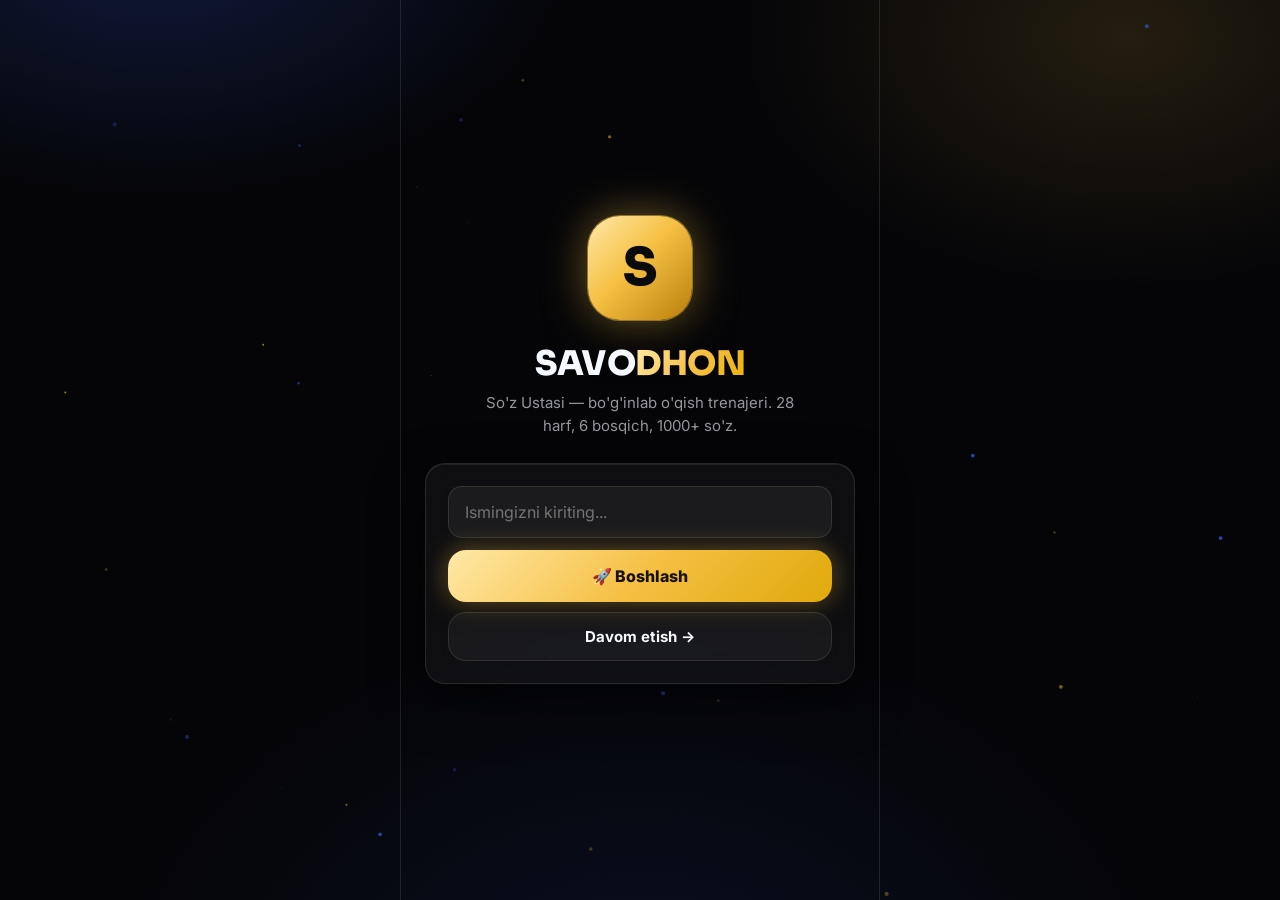
==== commit 1c656f46: "Real progress + soz auditi: 57 soz tuzatildi, xato urinish hisobi, pagehide save" ====
--- a/android/app/src/main/assets/index.html
+++ b/android/app/src/main/assets/index.html
@@ -640,34 +640,34 @@
 
 /* ==================== DATABASE (28 harf x 6 bosqich x 6 so'z) ==================== */
 const DB={
-"A":{step1:["A-ka","A-or","A-ra","A-na","A-to","A-yiq"],step2:["A-nor","A-lo-qa","A-ra-va","A-za-mat","A-lif-bo","A-dras"],step3:["Av-to-mo-bil","A-ra-la-şuv","A-sos-la-moq","A-niq-la-ma","Ax-bo-rot","A-yov-siz"],step4:["A-ka-de-mi-ya","A-vi-a-tsi-ya","A-gro-nom","A-do-lat-li","A-dras-mon","A-ziz-lik"],step5:["A-sos-çi-lar","A-yov-siz-lik","An-a-na-viy","A-ha-mi-yat","A-niq-lik-lar","Ak-tyor-lar"],step6:["A-vi-a-tsi-ya-çi","A-ka-de-mik-lar","A-sos-lan-ma-gan","A-ha-mi-yat-siz","A-ra-laş-ti-riş","A-çi-nar-li-roq"]},
-"B":{step1:["Bo-la","Bo-bo","Bu-vi","Bo-ği","Be-da","Ba-ho"],step2:["Ba-liq","Bi-lim","Ba-ho-dir","Be-mor","Ba-ra-ka","Bay-ram"],step3:["Boş-lan-ğiç","Bi-la-gu-zuk","Ba-qa-te-rak","Buz-ğun-çi","Boy-la-moq","Be-ğu-bor"],step4:["Ba-ra-ka-li","Bi-lim-don","Be-min-nat","Ba-ho-la-moq","Bu-loq-lar","Be-va-fo"],step5:["Bi-lim-don-lik","Ba-qa-te-rak-lar","Bo-yo-vut-lik","Be-to-qat-lik","Boş-lan-ma-gan","Buy-ruq-boz"],step6:["Bi-la-gu-zuk-siz","Buz-ğun-çi-lik","Ba-ho-dir-lik-lar","Boş-bo-şiq-lik","Be-pa-ro-sat-lik","Bay-ram-o-na"]},
-"D":{step1:["Da-da","Da-la","Do-ri","Da-vo","Do-hiy","Do-ira"],step2:["Daf-tar","Dav-lat","Da-raxt","Dun-yo","Deh-qon","Da-ro-mad"],step3:["Dav-lat-şoh","Do-vyu-rak","Das-tur-xon","Dil-kaş-lik","Dast-goh","Da-vo-la"],step4:["Da-vo-la-niş","Dun-yo-qar-aş","Deh-qon-çi","Daf-tar-ça","Da-ro-mad-li","Do-vyu-rak-lar"],step5:["Dav-lat-lar-a-ro","Da-ro-mad-siz","Das-tur-xon-çi","Dun-yo-viy-lik","Deh-qon-bo-zor","Do-i-ra-siz"],step6:["Dav-lat-şu-nos-lik","Do-vyu-rak-lar-ça","Da-ro-mad-siz-lik","Das-tur-xon-çi-lik","Dil-kaş-lik-lar-dan","Deh-qon-çi-lik-siz"]},
-"E":{step1:["E-ga","E-lak","E-şik","Er-tak","E-kin","E-lat"],step2:["E-tik","E-lon","E-li-miz","E-ti-bor","E-ga-si","E-ski"],step3:["E-lak-çi","E-kin-zor","E-rin-çoq","E-ti-qod","E-zoz-laş","E-şi-tiş"],step4:["E-lon-no-ma","E-ti-bor-li","E-zgul-lik","E-ti-roz-lar","E-ko-lo-gi-ya","E-kin-zor-lar"],step5:["E-rin-çoq-lik","E-ti-bor-siz","E-ti-qod-li","E-zoz-la-moq","E-lek-tro-ni-ka","E-lon-lar-dan"],step6:["E-ti-bor-siz-lik","E-rin-çoq-lar-ça","E-ti-qod-siz-lik","E-lek-tro-tex-ni-ka","E-ko-lo-gi-ya-viy","E-zoz-lan-ma-gan"]},
-"F":{step1:["Fa-zo","Fi-do","Fo-iz","Fa-ol","Fer-ma","Fa-qir"],step2:["Fan-lar","Fo-nar","Fax-riy","Fik-rim","Fer-mer","Fa-raz"],step3:["Fa-o-li-yat","Faxr-la-niş","Fi-do-kor","Fan-tex-ni-ka","Farq-la-moq","Fikr-laş-moq"],step4:["Fa-zi-lat-li","Far-zand-lar","Fa-lo-kat-li","Fa-o-li-yat-da","Fikr-laş-iş","Foy-da-lan-iş"],step5:["Fa-o-li-yat-siz","Faxr-la-nar-li","Fi-do-kor-lik","Foy-da-lan-uv-çi","Fa-las-tin-lik","Far-zand-siz-lik"],step6:["Fa-o-li-yat-siz-lik","Fi-do-kor-o-na","Foy-da-la-nil-ma-gan","Fa-zi-lat-lar-i-miz","Farq-lan-ma-gan-lik","Fikr-la-şa-o-liş"]},
+"A":{step1:["A-ka","A-ri","A-jal","A-na","A-zob","A-yiq"],step2:["A-nor","A-lo-qa","A-ra-va","A-za-mat","A-lif-bo","A-dras"],step3:["Av-to-mo-bil","A-ra-la-şuv","A-sos-la-moq","At-las","Ax-bo-rot","A-yov-siz"],step4:["A-ka-de-mi-ya","A-vi-a-si-ya","Av-to-bus","A-do-lat-li","A-dras-mon","A-ziz-lik"],step5:["A-sos-çi-lar","A-yov-siz-lik","An-a-na-viy","A-ha-mi-yat","A-niq-lik-lar","Ak-tyor-lar"],step6:["A-vi-a-si-ya-çi","A-ka-de-mik-lar","A-sos-lan-ma-gan","A-ha-mi-yat-siz","A-ra-laş-ti-riş","A-çi-nar-li-roq"]},
+"B":{step1:["Bo-la","Bo-bo","Bu-vi","Bo-ği","Be-da","Ba-ho"],step2:["Ba-liq","Bi-lim","Ba-ho-dir","Be-mor","Ba-ra-ka","Bay-ram"],step3:["Boş-lan-ğiç","Bi-la-gu-zuk","Ba-qa-te-rak","Buz-ğun-çi","Boy-la-moq","Be-ğu-bor"],step4:["Ba-ra-ka-li","Bi-lim-don","Be-min-nat","Ba-ho-la-moq","Bu-loq-lar","Be-va-fo"],step5:["Bi-lim-don-lik","Ba-qa-te-rak-lar","Bö-yoq-çi","Be-to-qat-lik","Boş-lan-ma-gan","Buy-ruq-boz"],step6:["Bi-la-gu-zuk-siz","Buz-ğun-çi-lik","Ba-ho-dir-lik-lar","Bi-lim-li-lar","Be-pa-ro-sat-lik","Bay-ram-o-na"]},
+"D":{step1:["Da-da","Da-la","Do-ri","Da-vo","Do-hiy","Do-ira"],step2:["Daf-tar","Dav-lat","Da-raxt","Dun-yo","Deh-qon","Da-ro-mad"],step3:["Dur-do-na","Do-vyu-rak","Das-tur-xon","Dil-kaş-lik","Dok-tor","Da-vo-la"],step4:["Da-vo-la-niş","Dun-yo-qar-aş","Deh-qon-çi","Daf-tar-ça","Da-ro-mad-li","Do-vyu-rak-lar"],step5:["Dav-lat-lar-a-ro","Da-ro-mad-siz","Das-tur-xon-çi","Dun-yo-viy-lik","Deh-qon-bo-zor","Do-i-ra-siz"],step6:["Dav-lat-şu-nos-lik","Do-vyu-rak-lar-ça","Da-ro-mad-siz-lik","Das-tur-xon-çi-lik","Dil-kaş-lik-lar-dan","Deh-qon-çi-lik-siz"]},
+"E":{step1:["E-ga","E-lak","E-şik","Er-tak","E-kin","E-lat"],step2:["E-tik","E-lon","E-li-miz","E-ti-bor","E-ga-si","Eç-ki"],step3:["E-lak-çi","E-kin-zor","E-rin-çoq","E-ti-qod","E-zoz-laş","E-şi-tiş"],step4:["E-lon-no-ma","E-ti-bor-li","E-zgul-lik","E-ti-roz-lar","E-ko-lo-gi-ya","E-kin-zor-lar"],step5:["E-rin-çoq-lik","E-ti-bor-siz","E-ti-qod-li","E-zoz-la-moq","E-lek-tro-ni-ka","E-lon-lar-dan"],step6:["E-ti-bor-siz-lik","E-rin-çoq-lar-ça","E-ti-qod-siz-lik","E-lek-tro-tex-ni-ka","E-ko-lo-gi-ya-viy","E-zoz-lan-ma-gan"]},
+"F":{step1:["Fa-zo","Fi-do","Fo-iz","Fa-ol","Fer-ma","Fa-qir"],step2:["Fan-lar","Fo-nar","Fax-riy","Fik-rim","Fer-mer","Fa-raz"],step3:["Fa-o-li-yat","Faxr-la-niş","Fi-do-kor","Fan-tex-ni-ka","Farq-la-moq","Fikr-laş-moq"],step4:["Fa-zi-lat-li","Far-zand-lar","Fa-lo-kat-li","Fa-o-li-yat-da","Fikr-laş-iş","Foy-da-lan-iş"],step5:["Fa-o-li-yat-siz","Faxr-la-nar-li","Fi-do-kor-lik","Foy-da-lan-uv-çi","Fa-las-tin-lik","Far-zand-siz-lik"],step6:["Fa-o-li-yat-siz-lik","Fi-do-kor-o-na","Foy-da-la-nil-ma-gan","Fa-zi-lat-lar-i-miz","Farq-lan-ma-gan-lik","Fikr-laş-mas-lik"]},
 "G":{step1:["Gu-li","Gav-da","Gi-lam","Ga-do","Gu-ruh","Ga-pi"],step2:["Gul-don","Gul-xan","Gul-çi","Ga-ram","Gar-mon","Gu-voh"],step3:["Gu-lis-ton","Gul-par-var","Gul-xan-çi","Gi-lam-doz","Gar-diş-li","Ga-pi-riş"],step4:["Gu-lis-ton-lik","Gu-voh-no-ma","Gö-zal-lik","Gu-rul-laş","Ga-zak-li","Gu-noh-kor"],step5:["Gö-zal-lik-lar","Gu-voh-no-ma-si","Gul-par-var-lik","Ga-pi-ril-ma-gan","Gi-lam-doz-lik","Gu-noh-kor-lar"],step6:["Gö-zal-laş-ti-riş","Gu-lis-ton-lik-lar","Gu-voh-no-ma-siz","Gul-par-var-lar-ça","Ga-pi-ri-la-yo-tgan","Gi-lam-doz-lik-da"]},
 "H":{step1:["Ha-vo","Ha-yo","Hi-dla","Ha-sad","Hur-mat","Ha-li"],step2:["Ho-zir","Hu-nar","Ha-ram","Ho-ji","Huj-jat","Hay-kal"],step3:["Ha-qi-qat","Hu-nar-mand","Ho-zir-gi","Ha-ram-xo-na","Huj-jat-xo-na","Ho-zir-ja-vob"],step4:["Ha-qi-qiy","Hu-nar-siz","Hay-kal-ta-roş","Ha-ra-kat-da","Ha-ya-jon-li","Hur-mat-siz"],step5:["Ha-qi-qat-dan","Hu-nar-mand-lik","Ha-ra-kat-çan","Hay-kal-ta-roş-lik","Ha-ya-jon-la-niş","Ho-zir-ja-vob-lik"],step6:["Ha-qi-qat-par-var","Ha-ra-kat-çan-lik","Hur-mat-siz-lik-lar","Hay-kal-ta-roş-lik-da","Ha-ya-jon-lan-ma-gan","Hu-nar-mand-çi-lik"]},
-"I":{step1:["I-lon","I-pak","I-rim","Ik-ki","I-liq","I-şing"],step2:["I-şonç","I-lo-va","I-bo-ra","Ilm-li","I-job","I-jod"],step3:["I-lo-va-lar","I-şonç-li","I-bo-ra-lar","I-jod-kor","Il-miy-lik","I-jo-bat"],step4:["I-şonç-siz","I-jod-kor-lar","I-bro-him","I-bo-ra-siz","I-çim-lik","Iq-ti-sod"],step5:["I-şonç-siz-lik","I-jod-kor-lik","I-çim-lik-lar","Iq-ti-sod-çi","I-lo-va-lar-dan","Ilm-siz-lik"],step6:["Iq-ti-so-di-yot","I-jod-kor-lik-da","I-şonç-siz-lik-dan","Iq-ti-dor-li-lar","Iş-bi-lar-mon-lik","Is-te-mol-çi-lik"]},
-"J":{step1:["Ju-da","Jö-ja","Ja-zo","Jiy-da","Ja-sur","Jo-nim"],step2:["Ja-vob","Jö-nat","Jahl-dor","Joy-la","Ja-hon","Juft-lik"],step3:["Ja-hon-gir","Joy-la-şuv","Ja-za-va","Ja-vob-gar","Ja-sur-lik","Jin-ni-lik"],step4:["Ja-vob-siz","Ja-hal-dor","Ja-fo-kaş","Jon-ku-yar","Ja-mi-yat","Ji-no-yat"],step5:["Ja-vob-gar-lik","Ja-fo-kaş-lik","Ji-no-yat-kor","Jon-ku-yar-lik","Ja-mi-yat-da","Ja-sur-lik-lar"],step6:["Ji-no-yat-kor-lik","Ja-vob-gar-siz-lik","Ja-mi-yat-şu-nos","Jon-ku-yar-lik-dan","Ja-za-va-la-niş","Jis-mo-niy-lik"]},
-"K":{step1:["Ka-bi","Ku-ni","Ke-ça","Kö-rpa","Ku-rak","Ki-şi"],step2:["Ki-tob","Kar-rak","Ko-mil","Ki-yim","Ka-lom","Kasb-kor"],step3:["Ki-tob-xon","Ko-mil-lik","Ka-lam-don","Ke-la-jak","Ka-la-ka","Ku-za-tiş"],step4:["Ki-tob-xo-na","Ki-yim-ke-çak","Ko-i-not","Ku-za-tuv-çi","Ka-fo-lat","Kö-rsat-ma"],step5:["Ki-tob-xon-lik","Ka-fo-lat-li","Kö-rsat-ma-li","Ke-la-jak-da-gi","Kam-ta-rin","Köp-çi-lik"],step6:["Ki-tob-xo-na-çi","Kam-ta-rin-lik-lar","Kö-rsat-kiç-lar","Ka-fo-lat-siz-lik","Ku-za-tuv-çi-lik","Köp-çi-lik-ning"]},
-"L":{step1:["Lo-la","La-gan","Lu-ğat","La-qab","Loy-qa","Li-kaş"],step2:["Li-mon","La-ziz","Li-bos","Lo-çin","Lay-lak","Laz-zat"],step3:["Lo-yi-ha","Li-mon-zor","Lo-la-zor","Li-bos-lar","Laz-zat-li","La-to-fat"],step4:["Lo-yi-ha-çi","La-bo-rant","Lu-ğat-lar","La-yo-qat","La-to-fat-li","Lay-lak-lar"],step5:["La-bo-ra-to-ri-ya","La-yo-qat-siz","Lu-ğat-şu-nos","Lo-yi-ha-kaş","Laz-zat-la-niş","Li-bo-si-miz"],step6:["Lo-yi-ha-laş-ti-riş","La-yo-qat-siz-lik","Lu-ğat-şu-nos-lik","La-bo-ra-to-ri-ya-da","Laz-zat-lan-mas-lik","La-to-fat-li-roq"]},
-"M":{step1:["Mo-mo","Ma-qol","Ma-no","Me-va","Ma-na","Mo-ş"],step2:["Mak-tab","Man-ba","Mo-hir","Mi-joz","Mas-jid","Ma-qom"],step3:["Ma-şi-na","Mi-sol-lar","Mo-hir-lik","Mod-diy-lik","Mu-al-lim","Ma-sa-la"],step4:["Ma-şi-na-soz","Mas-ul-li","Mus-ta-qil","Mi-joz-lar","Ma-sal-liq","Mav-zu-lar"],step5:["Mas-u-li-yat","Mus-ta-qil-lik","Ma-şi-na-lar","Mu-al-lim-lik","Mam-la-kat","Man-fa-at-li"],step6:["Mas-u-li-yat-siz","Mus-ta-qil-lik-da","Ma-şi-na-soz-lik","Mam-la-ka-ti-miz","Man-fa-at-dor-lik","Mu-vaf-fa-qi-yat"]},
-"N":{step1:["No-mi","Ni-yat","No-ta","Na-vo","Ne-ga","Na-qd"],step2:["Na-fas","Ne-mat","Nav-bat","No-rin","Ni-şon","No-don"],step3:["Na-fa-qa","Ni-zom-li","Na-mu-na","Na-ti-ja","Ni-ho-yat","No-haq-lik"],step4:["Ni-zom-no-ma","No-don-lik","Nav-bat-çi","Ni-şon-la-moq","Na-mu-na-li","Na-ti-ja-li"],step5:["Na-fa-qa-xör","No-don-lik-lar","No-ma-lum-lik","Na-ti-ja-siz","Nuq-son-siz-lik","No-haq-lik-lar"],step6:["Na-ti-ja-dor-lik","No-ma-lum-lik-dan","Na-mu-na-viy-lik","Nav-bat-çi-lik-da","Ni-zom-no-ma-siz","No-mu-ta-no-sib"]},
-"O":{step1:["O-ta","O-na","O-yoq","O-lov","O-xir","O-ğiz"],step2:["O-voz","Ol-ma","O-çiq","O-qil","O-dam","O-qim"],step3:["O-na-si","O-lim-lar","O-vo-za","O-dam-zod","O-son-lik","O-qil-lik"],step4:["O-na-ti-li","O-çiq-lik","O-qil-o-na","O-zo-da","O-mo-nat","O-la-mon"],step5:["O-lim-pi-ya","O-mo-nat-dor","O-çiq-oy-din","O-zo-da-lik","O-la-mon-çi","O-dam-gar-çi-lik"],step6:["O-çiq-kön-gil","O-dam-gar-çi-lik-siz","O-mo-nat-dor-lik","O-lim-pi-a-da","O-çiq-oy-din-lik","O-ziq-ov-qat-lar"]},
-"P":{step1:["Pax-ta","Pi-yoz","Pa-dar","Pul-li","Pa-ri","Po-k"],step2:["Pe-şin","Pak-ka","Pu-fak","Poç-ta","Pa-lov","Po-liz"],step3:["Pul-lik","Par-da","Pi-şiq","Pax-ta-kor","Par-hez-kor","Po-liz-çi"],step4:["Poç-ta-xo-na","Par-doz-çi","Pa-lov-xör","Pa-la-rit","Paj-mur-da","Poy-ab-zal"],step5:["Pax-ta-kor-lik","Par-doz-çi-lik","Pay-poq-fu-ruş","Poy-tax-ti-miz","Pur-ma-no-lik","Past-kaş-lik"],step6:["Par-hez-kor-lik-lar","Poy-ab-zal-dö-zi","Past-kaş-lik-la-ri","Pe-şa-na-dö-zi","Pax-ta-te-riş-da","Pur-vi-qor-lik-lar"]},
+"I":{step1:["I-lon","I-pak","I-rim","Ik-ki","I-liq","I-gna"],step2:["I-şonç","I-lo-va","I-bo-ra","Ilm-li","I-job","I-jod"],step3:["I-lo-va-lar","I-şonç-li","I-bo-ra-lar","I-jod-kor","Il-miy-lik","I-jo-bat"],step4:["I-şonç-siz","I-jod-kor-lar","I-bro-him","I-bo-ra-siz","I-çim-lik","Iq-ti-sod"],step5:["I-şonç-siz-lik","I-jod-kor-lik","I-çim-lik-lar","Iq-ti-sod-çi","In-ter-net","Ilm-siz-lik"],step6:["Iq-ti-so-di-yot","I-jod-kor-lik-da","I-şonç-siz-lik-dan","Iq-ti-dor-li-lar","Iş-bi-lar-mon-lik","Is-te-mol-çi-lik"]},
+"J":{step1:["Ju-da","Jö-ja","Ja-zo","Jiy-da","Ja-sur","Jo-nim"],step2:["Ja-vob","Jö-nat","Jahl-dor","Joy-la","Ja-hon","Juft-lik"],step3:["Ja-hon-gir","Joy-la-şuv","Ja-za-va","Ja-vob-gar","Ja-sur-lik","Jin-ni-lik"],step4:["Ja-vob-siz","Jar-roh","Ja-fo-kaş","Jon-ku-yar","Ja-mi-yat","Ji-no-yat"],step5:["Ja-vob-gar-lik","Ja-fo-kaş-lik","Ji-no-yat-kor","Jon-ku-yar-lik","Ja-mi-yat-da","Ja-sur-lik-lar"],step6:["Ji-no-yat-kor-lik","Ja-vob-gar-siz-lik","Ja-mi-yat-şu-nos","Jon-ku-yar-lik-dan","Ja-za-va-la-niş","Jis-mo-niy-lik"]},
+"K":{step1:["Ka-bi","Ku-ni","Ke-ça","Kö-rpa","Ku-rak","Ki-şi"],step2:["Ki-tob","Kar-rak","Ko-mil","Ki-yim","Ka-lom","Kasb-kor"],step3:["Ki-tob-xon","Ko-mil-lik","Ka-lam-don","Ke-la-jak","Kul-ça","Ku-za-tiş"],step4:["Ki-tob-xo-na","Ki-yim-ke-çak","Ko-i-not","Ku-za-tuv-çi","Ka-fo-lat","Kö-rsat-ma"],step5:["Ki-tob-xon-lik","Ka-fo-lat-li","Kö-rsat-ma-li","Ke-la-jak-da-gi","Kom-pyu-ter","Köp-çi-lik"],step6:["Ki-tob-xo-na-çi","Kam-ta-rin-lik-lar","Kö-rsat-kiç-lar","Ka-fo-lat-siz-lik","Ku-za-tuv-çi-lik","Köp-çi-lik-ning"]},
+"L":{step1:["Lo-la","La-gan","Lu-ğat","La-qab","Loy-qa","Lax-ta"],step2:["Li-mon","La-ziz","Li-bos","Lo-çin","Lay-lak","Laz-zat"],step3:["Lo-yi-ha","Li-mon-zor","Lo-la-zor","Li-bos-lar","Laz-zat-li","La-to-fat"],step4:["Lo-yi-ha-çi","La-bo-rant","Lu-ğat-lar","La-yo-qat","La-to-fat-li","Lay-lak-lar"],step5:["La-bo-ra-to-ri-ya","La-yo-qat-siz","Lu-ğat-şu-nos","Lo-yi-ha-kaş","Laz-zat-la-niş","Li-bo-si-miz"],step6:["Lo-yi-ha-laş-ti-riş","La-yo-qat-siz-lik","Lu-ğat-şu-nos-lik","La-bo-ra-to-ri-ya-da","Laz-zat-lan-mas-lik","La-to-fat-li-roq"]},
+"M":{step1:["Mo-mo","Ma-qol","Ma-no","Me-va","Ma-na","Mo-ş"],step2:["Mak-tab","Man-ba","Mo-hir","Mi-joz","Mas-jid","Mu-zey"],step3:["Ma-şi-na","Mi-sol-lar","Mo-hir-lik","Mod-diy-lik","Mu-al-lim","Ma-sa-la"],step4:["Ma-şi-na-soz","Mas-ul-li","Mus-ta-qil","Mi-joz-lar","Ma-sal-liq","Mav-zu-lar"],step5:["Mas-u-li-yat","Mus-ta-qil-lik","Ma-şi-na-lar","Mu-al-lim-lik","Mam-la-kat","Man-fa-at-li"],step6:["Mas-u-li-yat-siz","Mus-ta-qil-lik-da","Ma-şi-na-soz-lik","Mam-la-ka-ti-miz","Man-fa-at-dor-lik","Mu-vaf-fa-qi-yat"]},
+"N":{step1:["No-mi","Ni-yat","No-ta","Na-vo","Ne-ga","Na-qd"],step2:["Na-fas","Ne-mat","Nav-bat","No-rin","Ni-şon","No-don"],step3:["Na-fa-qa","Ni-zom-li","Na-mu-na","Na-ti-ja","Nov-voy","No-haq-lik"],step4:["Ni-zom-no-ma","No-don-lik","Nav-bat-çi","Ni-şon-la-moq","Na-mu-na-li","Na-ti-ja-li"],step5:["Na-fa-qa-xör","No-don-lik-lar","No-ma-lum-lik","Na-ti-ja-siz","Nuq-son-siz-lik","No-haq-lik-lar"],step6:["Na-ti-ja-dor-lik","No-ma-lum-lik-dan","Na-mu-na-viy-lik","Nav-bat-çi-lik-da","Ni-zom-no-ma-siz","No-mu-ta-no-sib"]},
+"O":{step1:["O-ta","O-na","O-yoq","O-lov","O-xir","O-ğiz"],step2:["O-voz","Ol-ma","O-çiq","O-qil","O-dam","O-qim"],step3:["O-na-si","O-lim-lar","O-vo-za","O-dam-zod","Oş-xo-na","O-qil-lik"],step4:["O-na-ti-li","O-çiq-lik","O-qil-o-na","O-zo-da","O-mo-nat","O-la-mon"],step5:["O-lim-pi-ya","O-mo-nat-dor","O-çiq-oy-din","O-zo-da-lik","O-la-mon-çi","O-dam-gar-çi-lik"],step6:["O-çiq-kön-gil","O-dam-gar-çi-lik-siz","O-mo-nat-dor-lik","O-lim-pi-a-da","O-çiq-oy-din-lik","O-ziq-ov-qat-lar"]},
+"P":{step1:["Pax-ta","Pi-yoz","Pa-dar","Pul-li","Pa-ri","Po-k"],step2:["Pe-şin","Pak-ka","Pu-fak","Poç-ta","Pa-lov","Po-liz"],step3:["Pul-lik","Po-yezd","Pi-şiq","Pax-ta-kor","Par-hez-kor","Po-liz-çi"],step4:["Poç-ta-xo-na","Par-doz-çi","Pa-lov-xör","Pes-tax-ta","Paj-mur-da","Poy-ab-zal"],step5:["Pax-ta-kor-lik","Par-doz-çi-lik","Pay-poq-fu-ruş","Poy-tax-ti-miz","Pax-ta-çi-lik","Past-kaş-lik"],step6:["Par-hez-kor-lik-lar","Poy-ab-zal-dö-zi","Past-kaş-lik-la-ri","Pe-şa-na-dö-zi","Pax-ta-te-riş-da","Pur-vi-qor-lik-lar"]},
 "Q":{step1:["Qa-ri","Qul-fi","Qo-zi","Qon-li","Qa-d","Qum-li"],step2:["Qa-miş","Qa-tiq","Qu-yon","Qa-lam","Qo-zon","Qa-ror"],step3:["Qat-tiq","Qu-yoş","Qo-lip","Qo-zon-ça","Qu-yoş-li","Qa-ror-goh"],step4:["Qa-lam-kaş","Qo-lip-la-moq","Qulf-la-moq","Qö-şim-ça","Qo-nu-niy","Qi-zi-qar"],step5:["Qo-nun-çi-lik","Qö-şim-ça-lar","Qa-lam-tas-vir","Qad-ri-yat","Qa-ror-goh-da","Qo-ni-qar-li"],step6:["Qad-ri-yat-lar-dan","Qo-nun-bu-zar-lik","Qa-no-at-la-niş","Qo-ni-qar-siz-lik","Qö-şim-ça-siz","Qa-lam-tas-vir-da"]},
-"R":{step1:["Ro-zi","Ra-is","Ros-ti","Ra-ng","Ruf-ti","Ri-m"],step2:["Ra-qam","Ro-bot","Ras-som","Riş-ta","Ray-hon","Ruç-ka"],step3:["Ra-fiq","Ri-voj","Ri-so-la","Ra-qam-li","Ro-hat-lan","Ras-miy"],step4:["Ras-som-çi","Ri-so-la-çi","Ro-bot-tex","Riş-ta-lar","Rav-naq-li","Ras-mi-yat"],step5:["Ri-voj-la-niş","Ras-mi-yat-çi","Ro-hat-lan-moq","Ras-som-çi-lik","Ra-qam-la-şiş","Rah-bar-lik"],step6:["Ri-voj-lan-ti-riş","Ras-mi-yat-çi-lik","Ra-qam-laş-ti-riş","Rah-bar-siz-lik-lar","Res-pub-li-ka","Ru-hi-yat-şu-nos"]},
-"S":{step1:["Sa-har","So-ya","Su-v","Si-r","So-f","Sa-n"],step2:["Sa-vat","Sa-riq","So-vuq","Sa-noq","So-at","Su-li"],step3:["Su-vor","Sa-lom","Sa-voq","Sar-son","Sa-vat-ça","Sez-gir"],step4:["So-at-soz","Su-vo-riy","Sa-voq-li","Sez-gir-lik","Sa-no-at","Sa-lo-mat"],step5:["Sa-lom-laş-moq","Sa-no-at-çi","Sa-lo-mat-lik","Sa-ma-ra-li","Sar-son-gar-lik","Sir-li-lik"],step6:["Sa-lo-mat-lik-lar","Sa-no-at-la-şiş","Sa-ma-ra-dor-lik","Sa-lom-la-şi-şib","Sa-mi-mi-yat-li","Su-ran-kaş-lik-lar"]},
-"T":{step1:["To-la","Tu-ya","Ti-l","To-ğ","Ta-n","To-j"],step2:["To-voq","Til-la","To-ğa","Tul-ki","Ta-lim","To-mir"],step3:["Tu-zuk","Ta-rif","Ti-kin","Tu-rar","Ta-lim-ot","Tu-zuk-lik"],step4:["To-mir-lar","Ta-rif-no-ma","To-mo-şa","Tu-rar-joy","Ta-bi-at","Ta-raq-qiy"],step5:["To-mo-şa-bin","Ta-bi-at-da","Ta-raq-qi-yot","Ta-la-ba-lik","Taş-ki-lot-çi","Taj-ri-ba"],step6:["Ta-raq-qi-yot-da","Taş-ki-lot-çi-lik","Taj-ri-ba-siz-lik","Ta-şab-bus-kor-lik","To-mo-şa-bin-lar","Ta-lim-tar-bi-ya"]},
-"U":{step1:["U-ka","U-ya","Un-li","Uz-ra","Uy-da","U-l"],step2:["U-kam","U-zun","U-mid","U-zum","U-şoq","U-ruğ"],step3:["U-loq","U-lan","U-yat","U-quv","U-zum-zor","U-ruğ-çi"],step4:["U-lan-ma","U-loq-çi","U-yat-li","U-mid-vor","U-şal-mas","U-lu-ği"],step5:["U-mid-vor-lik","U-quv-siz-lik","U-yat-siz-lik","Uy-ğo-niş-da","U-mum-laş-ma","Uz-luk-siz"],step6:["U-mum-laş-ti-riş","Uz-luk-siz-lik-lar","U-yat-siz-lik-dan","Uy-ğun-laş-ti-riş","U-zoq-ni-kö-rar","U-mid-baxş-lik-lar"]},
-"V":{step1:["Va-fo","Vo-ya","Va-qt","Va-k","Va-y","Va-h"],step2:["Va-tan","Va-raq","Va-kil","Vo-diy","Vaz-ni","Va-li"],step3:["Vij-don","Vi-deo","Vil-ka","Var-rak","Vo-diy-lik","Vi-lo-yat"],step4:["Vi-deo-lar","Va-si-yat","Va-fo-dor","Va-hi-ma","Va-zi-fa","Vazn-siz-lik"],step5:["Vi-lo-yat-da","Vij-don-siz-lik","Va-fo-dor-lik","Va-hi-ma-li","Va-zi-fa-lar","Vaq-tin-ça"],step6:["Vi-lo-yat-lar-a-ro","Vaz-min-lik-dan","Va-zi-fa-dor-lik","Vaq-tin-ça-lik-lar","Vo-qe-lik-lar-ni","Va-tan-par-var-lik"]},
-"X":{step1:["Xa-to","Xo-la","Xa-fa","Xo-s","Xi-l","Xo-r"],step2:["Xat-lar","Xu-mi","Xa-rit","Xal-qim","Xo-na","Xur-mo"],step3:["Xa-rid","Xa-bar","Xir-mon","Xa-ri-dor","Xur-mo-zor","Xal-qa-ro"],step4:["Xo-na-don","Xa-bar-dor","Xir-mon-jo","Xiz-mat-çi","Xi-yo-nat","Xo-ti-ra"],step5:["Xa-ri-dor-lar","Xo-na-don-lik","Xa-bar-siz-lik","Xiz-mat-çi-lik","Xo-ti-ra-li","Xavf-siz-lik"],step6:["Xal-qa-ro-la-şuv","Xa-bar-dor-lik-dan","Xi-yo-nat-kor-lik","Xo-ti-ra-siz-lik","Xavf-siz-lik-la-ri","Xay-ri-xoh-lik-dan"]},
-"Y":{step1:["Ya-ngi","Ya-rim","Yöq","Yo-d","Yo-z","Yo-t"],step2:["Yu-rak","Yil-gi","Yo-vuz","Yo-qut","Yo-zuv","Yu-z"],step3:["Yul-ğun","Yö-nal","Yuk-la","Yax-şi","Ya-qin","Yo-zuv-çi"],step4:["Yuk-la-moq","Ya-rim-ta","Yoz-gi-ça","Yu-qo-ri","Ya-ra-tiş","Yu-ruv-çi"],step5:["Yax-şi-lik-lar","Ya-ngi-lik-lar","Yurt-doş-lar","Yö-na-liş-li","Yu-qum-li-lik","Ya-ra-tuv-çi"],step6:["Yö-nal-ti-ril-gan","Ya-qin-laş-ti-riş","Ya-ra-tuv-çan-lik","Ye-tiş-mov-çi-lik","Yu-qo-ri-da-gi","Yax-şi-lik-lar-dan"]},
-"Z":{step1:["Zi-na","Za-ki","Zör","Ze-b","Zi-r","Zu-v"],step2:["Zar-ba","Zi-rak","Za-far","Za-rar","Za-min","Za-mon"],step3:["Zo-ğor","Zo-na","Zu-luk","Zan-jir","Za-mon-lar","Zulm-kor"],step4:["Za-min-dor","Za-rar-li","Zo-riq-moq","Zu-luk-lar","Zi-yo-rak","Zi-yo-fat"],step5:["Za-mo-na-viy","Zi-yo-fat-li","Zar-ba-dor-lar","Zul-mat-li","Zi-yo-rat-goh","Za-far-li-lik"],step6:["Za-mo-na-viy-lik","Zi-yo-li-lar-dan","Za-ru-ri-yat-lar","Za-rur-siz-lik-lar","Zi-yo-rat-goh-lar","Za-bar-dast-lik-lar"]},
-            "Ö":{step1:["Ö-zi","Öy","Öq","Öt","Ön","Öç"],step2:["Ö-rik","Ör-toq","Ör-dak","Ö-tiş","Ö-yin","Ö-ğil"],step3:["Ö-çoq","Ör-ni","Ö-lim","Ö-zak","Ö-sim","Ö-rik-zor"],step4:["Ö-ğil-ça","Ö-zak-li","Ö-yin-çi","Ör-ga-tiş","Öt-kir","Ö-qi-tuv"],step5:["Ö-lim-la-ri","Ö-çoq-çi","Ör-to-ğim","Ö-qi-tuv-çi","Ö-quv-çi-lar","Öz-ga-riş"],step6:["Ö-qi-tuv-çi-lik","Öz-laş-ti-riş","Ö-yin-qad-roq","Öx-şaş-siz-lik","Ö-sim-lik-lar-ni","Öz-ga-ruv-çan"]},
-            "Ğ":{step1:["Ğor","Ğam","Ğoz","Ğişt","Ğil","Ğaş"],step2:["Ğö-za","Ği-lof","Ğo-lib","Ğo-ya","Ği-rom","Ğa-zab"],step3:["Ğal-la","Ğo-yib","Ğu-rur","Ğam-xör","Ğil-dir","Ğoy-o-na"],step4:["Ğö-zal-lik","Ğal-la-kor","Ğu-rur-li","Ğil-di-rak","Ğa-zab-li","Ğo-yo-na"],step5:["Ğam-xör-lik","Ğal-la-don","Ğil-ja-yiş","Ğa-nim-lik","Ğu-bor-siz","Ğa-la-yon"],step6:["Ğam-xör-lik-lar","Ğal-la-kor-lik","Ğa-zab-la-niş","Ğir-rom-lik-lar","Ğo-ya-viy-lik","Ğay-rat-li-lik"]},
+"R":{step1:["Ro-zi","Ra-is","Ro-sa","Ra-ng","Ranj","Ri-m"],step2:["Ra-qam","Ro-bot","Ras-som","Riş-ta","Ray-hon","Ruç-ka"],step3:["Ra-fiq","Ri-voj","Ri-so-la","Ra-qam-li","Ro-hat-lan","Ras-miy"],step4:["Ras-som-çi","Ri-so-la-çi","Ro-bot-tex","Riş-ta-lar","Rav-naq-li","Ras-mi-yat"],step5:["Ri-voj-la-niş","Ras-mi-yat-çi","Ro-hat-lan-moq","Ras-som-çi-lik","Rah-na-mo","Rah-bar-lik"],step6:["Ri-voj-lan-ti-riş","Ras-mi-yat-çi-lik","Ra-qam-laş-ti-riş","Rah-bar-siz-lik-lar","Res-pub-li-ka","Ru-hi-yat-şu-nos"]},
+"S":{step1:["Sa-har","So-ya","Su-v","Si-r","So-f","Soz"],step2:["Sa-vat","Sa-riq","So-vuq","Sa-noq","So-at","Su-li"],step3:["Su-vor","Sa-lom","Sa-voq","Sar-son","Sa-vat-ça","Sez-gir"],step4:["So-at-soz","Su-vo-riy","Sa-mo-lyot","Sez-gir-lik","Sa-no-at","Sa-lo-mat"],step5:["Sa-lom-laş-moq","Sa-no-at-çi","Sa-lo-mat-lik","Sa-ma-ra-li","So-mu-sa","Sir-li-lik"],step6:["Sa-lo-mat-lik-lar","Sa-no-at-la-şiş","Sa-ma-ra-dor-lik","Sin-f-doş-lar","Sa-mi-mi-yat-li","Su-ran-kaş-lik-lar"]},
+"T":{step1:["To-la","Tu-ya","Ti-l","To-ğ","Ta-n","To-j"],step2:["To-voq","Til-la","To-ğa","Tul-ki","Ta-lim","Te-le-fon"],step3:["Tu-zuk","Ta-rif","Ti-kan","Tan-dir","Ta-lim-ot","Tu-zuk-lik"],step4:["To-mir-lar","Ta-rif-no-ma","To-mo-şa","Tu-rar-joy","Ta-bi-at","Ta-rix-çi"],step5:["To-mo-şa-bin","Ta-bi-at-da","Ta-raq-qi-yot","Te-le-vi-zor","Taş-ki-lot-çi","Taj-ri-ba"],step6:["Ta-raq-qi-yot-da","Taş-ki-lot-çi-lik","Taj-ri-ba-siz-lik","Ta-şab-bus-kor-lik","To-mo-şa-bin-lar","Ta-lim-tar-bi-ya"]},
+"U":{step1:["U-ka","U-ya","Un-li","Uz-ra","Uy-da","Urf"],step2:["U-kam","U-zun","U-mid","U-zum","U-şoq","U-ruğ"],step3:["U-loq","U-lan","U-yat","U-quv","U-zum-zor","U-ruğ-çi"],step4:["U-lan-ma","U-loq-çi","U-yat-li","U-mid-vor","U-çar","U-lu-ği"],step5:["U-mid-vor-lik","U-quv-siz-lik","U-yat-siz-lik","Uy-ğo-niş-da","U-mum-laş-ma","Uz-luk-siz"],step6:["U-mum-laş-ti-riş","Uz-luk-siz-lik-lar","U-yat-siz-lik-dan","Uy-ğun-laş-ti-riş","U-zoq-ni-kö-rar","U-mid-baxş-lik-lar"]},
+"V":{step1:["Va-fo","Vo-ya","Va-qt","Va-bo","Van-na","Vi-za"],step2:["Va-tan","Va-raq","Va-kil","Vo-diy","Vaz-ni","Va-li"],step3:["Vij-don","Vi-deo","Vil-ka","Var-rak","Vo-diy-lik","Vi-lo-yat"],step4:["Vi-deo-lar","Va-si-yat","Va-fo-dor","Va-hi-ma","Va-zi-fa","Vazn-siz-lik"],step5:["Vi-lo-yat-da","Vij-don-siz-lik","Va-fo-dor-lik","Va-hi-ma-li","Va-zi-fa-lar","Vaq-tin-ça"],step6:["Vi-lo-yat-lar-a-ro","Vaz-min-lik-dan","Va-zi-fa-dor-lik","Vaq-tin-ça-lik-lar","Vo-qe-lik-lar-ni","Va-tan-par-var-lik"]},
+"X":{step1:["Xa-to","Xo-la","Xa-fa","Xo-s","Xi-l","Xo-r"],step2:["Xat-lar","Xur-jun","Xa-rit","Xal-qim","Xo-na","Xur-mo"],step3:["Xa-rid","Xa-bar","Xir-mon","Xa-ri-dor","Xur-mo-zor","Xal-qa-ro"],step4:["Xo-na-don","Xa-bar-dor","Xir-mon-jo","Xiz-mat-çi","Xi-yo-nat","Xo-ti-ra"],step5:["Xa-ri-dor-lar","Xo-na-don-lik","Xa-bar-siz-lik","Xiz-mat-çi-lik","Xo-ti-ra-li","Xavf-siz-lik"],step6:["Xal-qa-ro-la-şuv","Xa-bar-dor-lik-dan","Xi-yo-nat-kor-lik","Xo-ti-ra-siz-lik","Xavf-siz-lik-la-ri","Xay-ri-xoh-lik-dan"]},
+"Y":{step1:["Ya-ngi","Ya-rim","Yöq","Yo-d","Yo-z","Yo-t"],step2:["Yu-rak","Yil-gi","Yo-vuz","Yo-qut","Yo-zuv","Yu-z"],step3:["Yul-ğun","Yö-nal","Yuk-la","Yax-şi","Ya-qin","Yo-zuv-çi"],step4:["Yuk-la-moq","Ya-rim-ta","Yoz-gi-ça","Yu-qo-ri","Yap-roq","Yu-ruv-çi"],step5:["Yax-şi-lik-lar","Ya-ngi-lik-lar","Yurt-doş-lar","Yö-na-liş-li","Yu-qum-li-lik","Ya-ra-tuv-çi"],step6:["Yö-nal-ti-ril-gan","Ya-qin-laş-ti-riş","Ya-ra-tuv-çan-lik","Ye-tiş-mov-çi-lik","Yu-qo-ri-da-gi","Yax-şi-lik-lar-dan"]},
+"Z":{step1:["Zi-na","Zuk-ko","Zör","Ze-b","Zar","Zavq"],step2:["Zar-ba","Zi-rak","Za-far","Za-rar","Za-min","Za-mon"],step3:["Zo-ğor","Zi-yo-dat","Zu-luk","Zan-jir","Za-mon-lar","Zulm-kor"],step4:["Za-min-dor","Za-rar-li","Zo-riq-moq","Zu-luk-lar","Zi-yo-rak","Zi-yo-fat"],step5:["Za-mo-na-viy","Zi-yo-fat-li","Zar-ba-dor-lar","Zul-mat-li","Zi-yo-rat-goh","Za-far-li-lik"],step6:["Za-mo-na-viy-lik","Zi-yo-li-lar-dan","Za-ru-ri-yat-lar","Za-rur-siz-lik-lar","Zi-yo-rat-goh-lar","Za-bar-dast-lik-lar"]},
+            "Ö":{step1:["Ö-zi","Öy","Öq","Öt","Ön","Öç"],step2:["Ö-rik","Ör-toq","Ör-dak","Ö-tiş","Ö-yin","Ö-ğil"],step3:["Ö-çoq","Ör-ni","Ö-lim","Ö-zak","Öl-ça","Ö-rik-zor"],step4:["Ö-ğil-ça","Ö-zak-li","Ö-yin-çi","Ör-ga-tiş","Öt-kir","Ö-qi-tuv"],step5:["Ö-lim-la-ri","Ö-çoq-çi","Ör-to-ğim","Ö-qi-tuv-çi","Ö-quv-çi-lar","Öz-ga-riş"],step6:["Ö-qi-tuv-çi-lik","Öz-laş-ti-riş","Ö-yin-qa-roq","Öx-şaş-siz-lik","Ö-sim-lik-lar-ni","Öz-ga-ruv-çan"]},
+            "Ğ":{step1:["Ğor","Ğam","Ğoz","Ğişt","Ğil","Ğav-ğo"],step2:["Ğö-za","Ği-lof","Ğo-lib","Ğo-ya","Ğu-jum","Ğa-zab"],step3:["Ğal-la","Ğo-yib","Ğu-rur","Ğam-xör","Ğil-dir","Ğaf-lat"],step4:["Ğö-zal-lik","Ğal-la-kor","Ğu-rur-li","Ğil-di-rak","Ğa-zab-li","Ğay-rat"],step5:["Ğam-xör-lik","Ğal-la-don","Ğa-zab-nok","Ğa-nim-lik","Ğu-bor-siz","Ğa-la-yon"],step6:["Ğam-xör-lik-lar","Ğal-la-kor-lik","Ğa-zab-la-niş","Ğir-rom-lik-lar","Ğo-ya-viy-lik","Ğay-rat-li-lik"]},
             "Ş":{step1:["Şu","Şa-r","Şo-h","Şe-r","Şi-r","Şa-n"],step2:["Şa-har","Şu-mi","Şa-mo","Şi-pa","Şa-mol","Şod-lik"],step3:["Şod-li","Şi-rin","Şu-kuh","Şa-raf","Şu-ur","Şu-kr"],step4:["Şa-raf-li","Şa-har-lar","Şu-kuh-li","Şa-mol-lar","Şod-lik-lar","Şu-kr-li"],step5:["Şa-har-li-lar","Şi-fo-kor-lar","Şo-şi-linç","Şa-faq-li","Şa-rob-xo-na","Şi-ko-yat"],step6:["Şi-fo-kor-lik-da","Şo-şi-linç-lik","Şaf-qat-siz-lik","Şa-raf-la-niş","Şi-ko-yat-no-ma","Şa-kar-ob-li-lik"]},
-            "Ç":{step1:["Çöl","Çoy","Çop","Çaq","Çek","Çiz"],step2:["Ça-qa","Çu-qur","Çe-lak","Çi-roq","Çay-la","Ço-pon"],step3:["Çoy-nak","Çuç-va","Ça-na","Ça-qir","Çön-tak","Ço-loq"],step4:["Çay-la-çi","Çu-qur-lik","Ça-qir-moq","Çoy-nak-lar","Çi-roq-çi","Ça-man-zor"],step5:["Ço-pon-la-ri","Ça-qi-ruv-çi","Çe-ga-ra-siz","Çaq-qon-lik","Çi-dam-li-lik","Çor-va-dor-lar"],step6:["Çe-ga-ra-çi-lik","Çor-va-dor-lik-da","Ça-qi-ril-ma-gan","Çi-dam-siz-lik-lar","Çul-ğab-o-liş-di","Çaq-moq-toş-lar"]}
+            "Ç":{step1:["Çöl","Çoy","Çop","Çin","Çek","Çiz"],step2:["Çö-miç","Çu-qur","Çe-lak","Çi-roq","Çay-la","Ço-pon"],step3:["Çoy-nak","Çuç-va","Ça-na","Ça-qir","Çön-tak","Ço-loq"],step4:["Çay-la-çi","Çu-qur-lik","Ça-qir-moq","Çoy-nak-lar","Çi-roq-çi","Ça-man-zor"],step5:["Ço-pon-la-ri","Ça-qi-ruv-çi","Çe-ga-ra-siz","Çaq-qon-lik","Çi-dam-li-lik","Çor-va-dor-lar"],step6:["Çe-ga-ra-çi-lik","Çor-va-dor-lik-da","Ça-qi-ril-ma-gan","Çi-dam-siz-lik-lar","Çul-ğab-o-liş-di","Çaq-moq-toş-lar"]}
         };
 
 /* ==================== VIZUAL LUG'AT (336 so'z: step1+step2) ==================== */
@@ -1075,6 +1075,24 @@
 openModal=function(id){if(id==='profileModal')fillProfile();_openModal(id);};
 
 /* ==================== INIT ==================== */
+function cleanStaleWords(){
+  try{
+    if(localStorage.getItem('xol_wordfix1'))return;
+    const ok=new Set();
+    Object.keys(DB).forEach(L=>{for(let st=1;st<=6;st++){const k='step'+st;if(DB[L][k])DB[L][k].forEach(w=>ok.add(w));}});
+    const LM={"O'":'Ö',"G'":'Ğ',"Sh":'Ş',"Ch":'Ç'};
+    const conv=w=>typeof w==='string'?w.replace(/Sh/g,'Ş').replace(/sh/g,'ş').replace(/Ch/g,'Ç').replace(/ch/g,'ç').replace(/G'/g,'Ğ').replace(/g'/g,'ğ').replace(/O'/g,'Ö').replace(/o'/g,'ö').replace(/Yö-q/g,'Yöq').replace(/Zö-r/g,'Zör'):w;
+    const fixW=w=>{const c=conv(w);return ok.has(c)?c:null;};
+    const fixE=e=>{if(!e||typeof e!=='object')return null;if(e.word)e.word=fixW(e.word);if(!e.word)return null;if(e.letter){if(LM[e.letter])e.letter=LM[e.letter];if(!DB[e.letter])return null;}return e;};
+    if(Array.isArray(state.masteredWords))state.masteredWords=state.masteredWords.map(w=>{if(typeof w!=='string')return null;if(LM[w])w=LM[w];if(w==='Ng'||w==='C')return null;if(DB[w])return w;return fixW(w);}).filter(Boolean);
+    if(Array.isArray(state.weakWords))state.weakWords=state.weakWords.map(e=>typeof e==='string'?(fixW(e)):fixE(e)).filter(x=>x!==null);
+    if(state.reviewSRS&&typeof state.reviewSRS==='object'){const n={};for(const k of Object.keys(state.reviewSRS)){const c=fixW(k);if(c)n[c]=state.reviewSRS[k];}state.reviewSRS=n;}
+    if(Array.isArray(state.wordHistory))state.wordHistory=state.wordHistory.map(fixE).filter(Boolean);
+    if(state.dailyChallenge&&Array.isArray(state.dailyChallenge.words))state.dailyChallenge.words=state.dailyChallenge.words.map(e=>typeof e==='string'?(fixW(e)):fixE(e)).filter(x=>x!==null);
+    saveAllState();
+    localStorage.setItem('xol_wordfix1','1');
+  }catch(e){}
+}
 function migrateAlphabet2026(){
   try{
     if(localStorage.getItem('xol_alpha2026'))return;
@@ -1096,7 +1114,7 @@
   }catch(e){}
 }
 function init(){
-  migrateAlphabet2026();checkStreak();updateDailyProgress();updateTimeTracking();renderDailyChallenge();
+  migrateAlphabet2026();cleanStaleWords();checkStreak();updateDailyProgress();updateTimeTracking();renderDailyChallenge();
   const gs=document.getElementById('goalSelect');
   if(gs){gs.innerHTML=[10,20,30,50,100].map(g=>'<option value="'+g+'"'+(state.dailyGoal===g?' selected':'')+'>'+g+' so\'z</option>').join('');}
   renderCharts();
@@ -1158,6 +1176,7 @@
   history.pushState(null,null,location.href);
 }
 document.addEventListener('visibilitychange',()=>{if(document.visibilityState==='hidden'){endSessionTimer();saveAllState();}});
+window.addEventListener('pagehide',()=>{try{endSessionTimer();saveAllState();}catch(e){}});
 window.addEventListener('popstate',(e)=>{e.preventDefault();handleBackButton();});
 document.addEventListener('backbutton',handleBackButton);
 document.addEventListener('keydown',(e)=>{if(e.key==='Escape')handleBackButton();});
@@ -1554,6 +1573,7 @@
       if(!state.weakWords.find(w=>w.word===currentWordData.word)){
         state.weakWords.push(currentWordData);
         localStorage.setItem('xol_weak',JSON.stringify(state.weakWords));
+        state.totalAttempts++;localStorage.setItem('xol_totalAttempts',state.totalAttempts);
       }
       if(currentWordData&&!currentWordData._srsWrong){
         currentWordData._srsWrong=true;
@@ -1768,6 +1788,7 @@
     if(res)res.textContent='💪 Hechqisi yo\'q! Mashq qilishda davom eting.';
     if(currentWordData){
       if(!state.weakWords.find(w=>w.word===currentWordData.word)){state.weakWords.push(currentWordData);localStorage.setItem('xol_weak',JSON.stringify(state.weakWords));}
+      state.totalAttempts++;localStorage.setItem('xol_totalAttempts',state.totalAttempts);
       srsUpdate(currentWordData.word,0);
       sessRecordTime();sess.wrong++;
     }
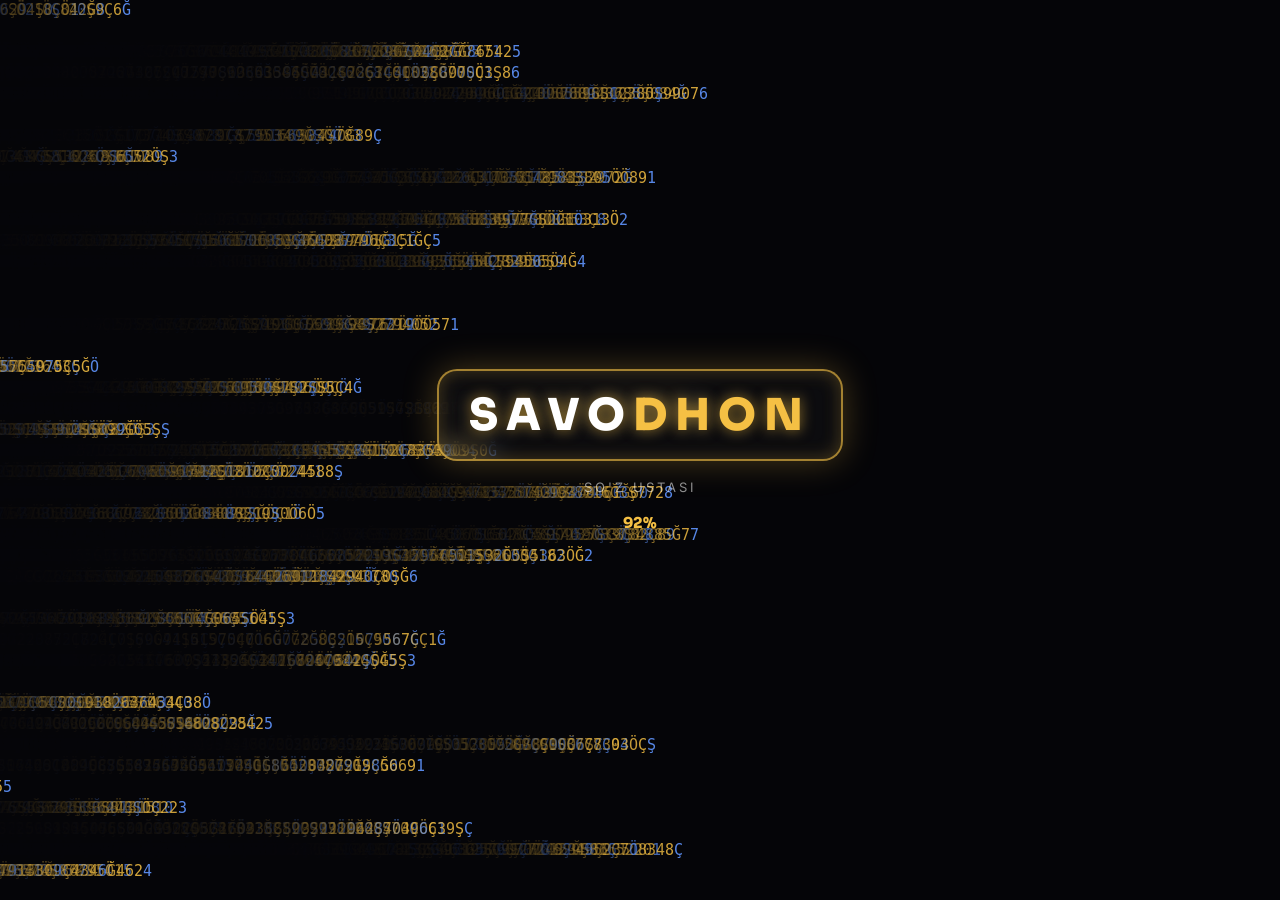
==== commit 084cd573: "Eski/yangi imlo tengligi + Savodhon loader (matrix golden)" ====
--- a/android/app/src/main/assets/index.html
+++ b/android/app/src/main/assets/index.html
@@ -241,6 +241,15 @@
 #guardOverlay{position:fixed;inset:0;z-index:70;background:rgba(3,3,8,.92);display:none;align-items:center;justify-content:center;text-align:center;padding:30px}
 .kbd{background:var(--card);border:1px solid var(--border);border-radius:8px;padding:2px 9px;font-family:var(--num);font-size:13px}
 .kbd{background:var(--card);border:1px solid var(--border);border-radius:8px;padding:2px 9px;font-family:var(--num);font-size:13px}
+.en-sub{color:#9aa3b2;font-size:13px;font-weight:600;margin-top:6px;line-height:1.5}
+.en-sub.big{font-size:15px}
+.step-head{display:flex;align-items:center;justify-content:space-between;margin-top:14px}
+.step-head b{font-size:14px}
+.step-go{padding:9px 16px;border-radius:999px;font-size:13px;font-weight:800;color:#191100;background:linear-gradient(135deg,#FFE9A8,#F5C044);box-shadow:0 0 14px rgba(245,192,68,.35)}
+.lw-grid{display:grid;grid-template-columns:1fr 1fr;gap:8px;margin-top:8px}
+.lw{padding:10px 12px;border-radius:13px;background:var(--card);border:1px solid var(--border);text-align:left}
+.lw b{font-size:14px;display:block}
+.lw-en{color:#9aa3b2;font-size:12px;font-weight:600;margin-top:2px}
 /* ---------- V3: soft buttons, transitions, visual, chips, logoped ---------- */
 button,.btn-gold,.btn-ghost,.f-btn,.qa,.mode-row,.letter-btn,.letter-tile,.nav-btn{border-radius:18px}
 .btn-gold,.btn-ghost,.f-btn,.qa,.mode-row{transition:transform .18s cubic-bezier(.34,1.56,.64,1),box-shadow .2s,filter .2s}
@@ -282,9 +291,64 @@
 .report-box{margin-top:12px;padding:16px;border-radius:18px;background:var(--card);border:1px solid var(--border)}
 .report-box pre{white-space:pre-wrap;font-family:var(--font);font-size:12.5px;line-height:1.6;color:var(--text);margin:8px 0}
 @media(min-width:520px){.app-shell{border-left:1px solid var(--border);border-right:1px solid var(--border)}}
+/* ── SAVODHON LOADER (mydrime matrix → neon-golden) ── */
+#svLoader{position:fixed;inset:0;z-index:9999;background:radial-gradient(circle at 50% 120%,rgba(59,108,255,.14),transparent 60%),#050508;display:flex;flex-direction:column;align-items:center;justify-content:center;gap:18px;transition:opacity .5s ease,visibility .5s ease}
+#svLoader.hidden{opacity:0;visibility:hidden}
+#svMatrix{position:absolute;inset:0;width:100%;height:100%}
+.sv-logo{position:relative;font-family:'Sora','Inter',sans-serif;font-weight:800;font-size:clamp(26px,7vw,44px);letter-spacing:8px;color:#fff;border:2px solid rgba(245,192,68,.65);border-radius:20px;padding:16px 30px;background:rgba(255,255,255,.03);backdrop-filter:blur(12px);box-shadow:0 0 18px rgba(245,192,68,.25) inset,0 0 34px rgba(245,192,68,.28);text-shadow:0 0 14px rgba(245,192,68,.6);animation:svGlitch .3s steps(2,end) infinite}
+.sv-logo.stable{animation:svGlow 2.6s ease-in-out infinite}
+.sv-logo span{color:#F5C044}
+.sv-sub{position:relative;color:rgba(255,255,255,.55);font-size:13px;letter-spacing:3px}
+.sv-pct{position:relative;font-family:'Sora',monospace;color:#F5C044;font-weight:800;font-size:15px}
+@keyframes svGlitch{0%{transform:translate(0,0)}25%{transform:translate(-2px,2px)}50%{transform:translate(2px,-2px)}75%{transform:translate(-2px,-2px)}100%{transform:translate(0,0)}}
+@keyframes svGlow{0%,100%{box-shadow:0 0 18px rgba(245,192,68,.25) inset,0 0 34px rgba(245,192,68,.28)}50%{box-shadow:0 0 30px rgba(245,192,68,.5) inset,0 0 60px rgba(245,192,68,.55)}}
+@media (prefers-reduced-motion:reduce){.sv-logo{animation:none}}
 </style>
 </head>
 <body>
+<!-- SAVODHON LOADER -->
+<div id="svLoader" aria-hidden="true">
+  <canvas id="svMatrix"></canvas>
+  <div class="sv-logo" id="svLogo">SAVO<span>DHON</span></div>
+  <div class="sv-sub">SO'Z USTASI</div>
+  <div class="sv-pct" id="svPct">0%</div>
+</div>
+<script>
+(function(){
+  var loader=document.getElementById('svLoader'),done=false;
+  function hide(){if(done||window.__savodhonLoaded)return;done=true;window.__savodhonLoaded=true;
+    var l=document.getElementById('svLogo');if(l)l.classList.add('stable');
+    setTimeout(function(){var x=document.getElementById('svLoader');if(x)x.classList.add('hidden');},450);}
+  try{
+    if(window.matchMedia&&window.matchMedia('(prefers-reduced-motion: reduce)').matches){hide();return;}
+    var cv=document.getElementById('svMatrix'),ctx=cv.getContext('2d');
+    var DPR=Math.min(window.devicePixelRatio||1,1.5);
+    cv.width=Math.max(320,Math.round(innerWidth*DPR));cv.height=Math.max(320,Math.round(innerHeight*DPR));
+    var FONT=Math.max(14,Math.round(15*DPR)),ROW=Math.round(FONT*1.4),CELL=Math.max(8,Math.round(FONT*.62));
+    var lanes=[],rows=Math.max(8,Math.floor(cv.height/ROW)),g='0123456789ŞÇÖĞ';
+    for(var i=0;i<rows;i++)lanes.push({x:-Math.random()*cv.width*.6,v:(13+Math.random()*15)*DPR,len:7+((Math.random()*12)|0),y:i*ROW+FONT});
+    ctx.fillStyle='#050508';ctx.fillRect(0,0,cv.width,cv.height);
+    ctx.font=FONT+'px ui-monospace,Menlo,Consolas,monospace';
+    var t0=Date.now(),pct=document.getElementById('svPct');
+    (function frame(){
+      if(done)return;
+      if(!document.hidden){
+        ctx.fillStyle='rgba(5,5,8,.26)';ctx.fillRect(0,0,cv.width,cv.height);
+        for(var i=0;i<lanes.length;i++){var L=lanes[i];L.x+=L.v;
+          if(L.x-L.len*CELL>cv.width){L.x=-L.len*CELL-Math.random()*cv.width*.25;L.v=(13+Math.random()*15)*DPR;L.len=7+((Math.random()*12)|0);continue;}
+          for(var j=0;j<L.len;j++){var cx=Math.round(L.x-j*CELL);if(cx<-CELL||cx>cv.width+CELL)continue;
+            var f=1-j/L.len;
+            ctx.fillStyle=j%5===0?('rgba(96,150,255,'+(.25+.65*f)+')'):('rgba(245,192,68,'+(.2+.7*f)+')');
+            ctx.fillText(g[(Math.random()*g.length)|0],cx,L.y);}}
+        var p=Math.min(92,Math.floor((Date.now()-t0)/14));if(pct)pct.textContent=p+'%';
+      }
+      requestAnimationFrame(frame);
+    })();
+  }catch(e){}
+  window.addEventListener('load',function(){setTimeout(hide,1300);});
+  setTimeout(hide,8000);
+})();
+</script>
 <canvas id="particleCanvas"></canvas>
 <div class="app-shell">
 
@@ -440,7 +504,7 @@
     <div class="f-bar"><div id="focusProgressThumb"></div></div>
   </div>
   <div id="focusTimerBar"><span>⏱</span><span id="timerDisplay">25:00</span><div style="flex:1;height:6px;border-radius:99px;background:rgba(255,255,255,.12);overflow:hidden"><div id="timerProgressFill" style="width:100%"></div></div><span id="timerLabel">25:00</span></div>
-  <div class="word-card"><div id="wordDisplay"></div></div>
+  <div class="word-card"><div id="wordDisplay"></div><div id="wordEn" class="en-sub big"></div></div>
   <div class="visual-wrap" id="visualWrap">
     <div class="visual-emoji" id="visualEmoji">📖</div>
     <div class="visual-word" id="visualWord"></div>
@@ -479,6 +543,13 @@
 </section>
 
 </div><!-- /app-shell -->
+
+<!-- letter sheet -->
+<div class="modal-overlay" id="letterSheet"><div class="modal">
+  <h3 id="sheetTitle">Harf</h3>
+  <div id="sheetSteps"></div>
+  <button class="btn-ghost" onclick="closeModal('letterSheet')" style="margin-top:14px">Yopish</button>
+</div></div>
 
 <!-- guard -->
 <div id="guardOverlay" onclick="requestFullscreen()"><div><div style="font-size:54px">📱</div><h2 style="font-family:var(--num);margin:12px 0">Davom etish uchun bosing</h2><p style="color:var(--dim)">To'liq ekran rejimi</p></div></div>
@@ -739,6 +810,39 @@
   return "📖";
 }
 
+/* ==================== EN TARJIMA + VISUAL QOSHIMCHA (1008 so'z) ==================== */
+Object.assign(VISUAL,{"ari":"🐝","ajal":"🔤","azob":"🔤","avtomobil":"🚗","aralaşuv":"🔤","asoslamoq":"🔤","atlas":"🧵","axborot":"🔤","ayovsiz":"🔤","akademiya":"👨","aviasiya":"✈️","avtobus":"🚌","adolatli":"🔤","adrasmon":"🔤","azizlik":"🔤","asosçilar":"🔤","ayovsizlik":"🔤","ananaviy":"🔤","ahamiyat":"🔤","aniqliklar":"🔤","aktyorlar":"🔤","aviasiyaçi":"🔤","akademiklar":"👨","asoslanmagan":"🔤","ahamiyatsiz":"🔤","aralaştiriş":"🔤","açinarliroq":"🔤","boşlanğiç":"🧒","bilaguzuk":"🧒","baqaterak":"🧒","buzğunçi":"🧒","boylamoq":"🧒","beğubor":"🧒","barakali":"🧒","bilimdon":"📚","beminnat":"🧒","baholamoq":"🧒","buloqlar":"🧒","bevafo":"🧒","bilimdonlik":"📚","baqateraklar":"🧒","böyoqçi":"🎨","betoqatlik":"🧒","boşlanmagan":"🧒","buyruqboz":"🧒","bilaguzuksiz":"🧒","buzğunçilik":"🧒","bahodirliklar":"🧒","bilimlilar":"🎓","beparosatlik":"🧒","bayramona":"🎉","durdona":"🦪","dovyurak":"🌳","dasturxon":"🌳","dilkaşlik":"🌳","doktor":"🩺","davola":"🌳","davolaniş":"🌳","dunyoqaraş":"🌍","dehqonçi":"🧑‍🌾","daftarça":"📓","daromadli":"🌳","dovyuraklar":"🌳","davlatlararo":"🌳","daromadsiz":"🌳","dasturxonçi":"🌳","dunyoviylik":"🌍","dehqonbozor":"🧑‍🌾","doirasiz":"⭕","davlatşunoslik":"🌳","dovyuraklarça":"🌳","daromadsizlik":"🌳","dasturxonçilik":"🌳","dilkaşliklardan":"🌳","dehqonçiliksiz":"🧑‍🌾","eçki":"🐐","elakçi":"📖","ekinzor":"📖","erinçoq":"📖","etiqod":"📖","ezozlaş":"📖","eşitiş":"📖","elonnoma":"📖","etiborli":"📖","ezgullik":"📖","etirozlar":"📖","ekologiya":"📖","ekinzorlar":"📖","erinçoqlik":"📖","etiborsiz":"📖","etiqodli":"📖","ezozlamoq":"📖","elektronika":"📖","elonlardan":"📢","etiborsizlik":"📖","erinçoqlarça":"📖","etiqodsizlik":"📖","elektrotexnika":"📖","ekologiyaviy":"📖","ezozlanmagan":"📖","faoliyat":"🔬","faxrlaniş":"🔬","fidokor":"🔬","fantexnika":"🔬","farqlamoq":"🔬","fikrlaşmoq":"🔬","fazilatli":"🔬","farzandlar":"🔬","falokatli":"🔬","faoliyatda":"🔬","fikrlaşiş":"🔬","foydalaniş":"🔬","faoliyatsiz":"🔬","faxrlanarli":"🔬","fidokorlik":"🔬","foydalanuvçi":"🔬","falastinlik":"🔬","farzandsizlik":"🔬","faoliyatsizlik":"🔬","fidokorona":"🔬","foydalanilmagan":"🔬","fazilatlarimiz":"🔬","farqlanmaganlik":"🔬","fikrlaşmaslik":"🧠","guliston":"🌸","gulparvar":"🌸","gulxançi":"🌸","gilamdoz":"🌸","gardişli":"🌸","gapiriş":"🌸","gulistonlik":"🌸","guvohnoma":"🌸","gözallik":"🌸","gurullaş":"🌸","gazakli":"🌸","gunohkor":"🌸","gözalliklar":"🌸","guvohnomasi":"🌸","gulparvarlik":"🌸","gapirilmagan":"🌸","gilamdozlik":"🌸","gunohkorlar":"🌸","gözallaştiriş":"🌸","gulistonliklar":"🌸","guvohnomasiz":"🌸","gulparvarlarça":"🌸","gapirilayotgan":"🌸","gilamdozlikda":"🌸","haqiqat":"💨","hunarmand":"🛠️","hozirgi":"💨","haramxona":"💨","hujjatxona":"💨","hozirjavob":"💨","haqiqiy":"💨","hunarsiz":"💨","haykaltaroş":"💨","harakatda":"💨","hayajonli":"💨","hurmatsiz":"💨","haqiqatdan":"💨","hunarmandlik":"🛠️","harakatçan":"💨","haykaltaroşlik":"💨","hayajonlaniş":"💨","hozirjavoblik":"💨","haqiqatparvar":"💨","harakatçanlik":"💨","hurmatsizliklar":"💨","haykaltaroşlikda":"💨","hayajonlanmagan":"💨","hunarmandçilik":"🛠️","igna":"🪡","ilovalar":"🐍","işonçli":"🐍","iboralar":"🐍","ijodkor":"🐍","ilmiylik":"🐍","ijobat":"🐍","işonçsiz":"🐍","ijodkorlar":"🐍","ibrohim":"🐍","iborasiz":"🐍","içimlik":"🐍","iqtisod":"🐍","işonçsizlik":"🐍","ijodkorlik":"🐍","içimliklar":"🐍","iqtisodçi":"🐍","internet":"🌐","ilmsizlik":"🐍","iqtisodiyot":"🐍","ijodkorlikda":"🐍","işonçsizlikdan":"🐍","iqtidorlilar":"🐍","işbilarmonlik":"🐍","istemolçilik":"🐍","jahongir":"🌍","joylaşuv":"🌍","jazava":"🌍","javobgar":"💬","jasurlik":"🌍","jinnilik":"🌍","javobsiz":"💬","jarroh":"🩺","jafokaş":"🌍","jonkuyar":"🌍","jamiyat":"🌍","jinoyat":"🌍","javobgarlik":"💬","jafokaşlik":"🌍","jinoyatkor":"🌍","jonkuyarlik":"🌍","jamiyatda":"🌍","jasurliklar":"🌍","jinoyatkorlik":"🌍","javobgarsizlik":"💬","jamiyatşunos":"🌍","jonkuyarlikdan":"🌍","jazavalaniş":"🌍","jismoniylik":"⚽","kitobxon":"📖","komillik":"📕","kalamdon":"📕","kelajak":"📕","kulça":"🍞","kuzatiş":"🍂","kitobxona":"📖","kiyimkeçak":"📕","koinot":"📕","kuzatuvçi":"🍂","kafolat":"📕","körsatma":"📕","kitobxonlik":"📖","kafolatli":"📕","körsatmali":"📕","kelajakdagi":"📕","kompyuter":"💻","köpçilik":"📕","kitobxonaçi":"📖","kamtarinliklar":"📕","körsatkiçlar":"📕","kafolatsizlik":"📕","kuzatuvçilik":"🍂","köpçilikning":"📕","laxta":"🩸","loyiha":"🍋","limonzor":"🍋","lolazor":"🌷","liboslar":"🍋","lazzatli":"🍋","latofat":"🍋","loyihaçi":"🍋","laborant":"🍋","luğatlar":"🍋","layoqat":"🍋","latofatli":"🍋","laylaklar":"🦩","laboratoriya":"🍋","layoqatsiz":"🍋","luğatşunos":"🍋","loyihakaş":"🍋","lazzatlaniş":"🍋","libosimiz":"🍋","loyihalaştiriş":"🍋","layoqatsizlik":"🍋","luğatşunoslik":"🍋","laboratoriyada":"🍋","lazzatlanmaslik":"🍋","latofatliroq":"🍋","muzey":"🏛️","maşina":"🏫","misollar":"🏫","mohirlik":"🏫","moddiylik":"🏫","muallim":"👩‍🏫","masala":"🏫","maşinasoz":"🏫","masulli":"🏫","mustaqil":"🏫","mijozlar":"🏫","masalliq":"🏫","mavzular":"🏫","masuliyat":"🏫","mustaqillik":"🕊️","maşinalar":"🏫","muallimlik":"👩‍🏫","mamlakat":"🏫","manfaatli":"🏫","masuliyatsiz":"🏫","mustaqillikda":"🕊️","maşinasozlik":"🏫","mamlakatimiz":"🏫","manfaatdorlik":"🏫","muvaffaqiyat":"🏫","nafaqa":"🎵","nizomli":"🎵","namuna":"🎵","natija":"🎵","novvoy":"🍞","nohaqlik":"🎵","nizomnoma":"🎵","nodonlik":"🎵","navbatçi":"🎵","nişonlamoq":"🎵","namunali":"🎵","natijali":"🎵","nafaqaxör":"🎵","nodonliklar":"🎵","nomalumlik":"🎵","natijasiz":"🎵","nuqsonsizlik":"🎵","nohaqliklar":"🎵","natijadorlik":"🎵","nomalumlikdan":"🎵","namunaviylik":"🎵","navbatçilikda":"🎵","nizomnomasiz":"🎵","nomutanosib":"🎵","onasi":"🤱","olimlar":"🔬","ovoza":"🍎","odamzod":"🧍","oşxona":"🍳","oqillik":"⬜","onatili":"🤱","oçiqlik":"🍎","oqilona":"⬜","ozoda":"🍎","omonat":"🍎","olamon":"🍎","olimpiya":"🔬","omonatdor":"🍎","oçiqoydin":"🍎","ozodalik":"🍎","olamonçi":"🍎","odamgarçilik":"🧍","oçiqköngil":"🍎","odamgarçiliksiz":"🧍","omonatdorlik":"🍎","olimpiada":"🔬","oçiqoydinlik":"🍎","oziqovqatlar":"🍎","pullik":"💰","poyezd":"🚂","pişiq":"🍛","paxtakor":"☁️","parhezkor":"🍛","polizçi":"🍈","poçtaxona":"🍛","pardozçi":"🍛","palovxör":"🍛","pestaxta":"🏪","pajmurda":"🍛","poyabzal":"👟","paxtakorlik":"☁️","pardozçilik":"🍛","paypoqfuruş":"🍛","poytaxtimiz":"🏛️","paxtaçilik":"🌾","pastkaşlik":"📏","parhezkorliklar":"🍛","poyabzaldözi":"👟","pastkaşliklari":"📏","peşanadözi":"🍛","paxtaterişda":"☁️","purviqorliklar":"🍛","qattiq":"🐰","quyoş":"🐰","qolip":"🐰","qozonça":"🐰","quyoşli":"🐰","qarorgoh":"🐰","qalamkaş":"✏️","qoliplamoq":"🐰","qulflamoq":"🔒","qöşimça":"🐰","qonuniy":"🩸","qiziqar":"🐰","qonunçilik":"🩸","qöşimçalar":"🐰","qalamtasvir":"✏️","qarorgohda":"🐰","qoniqarli":"🩸","qadriyatlardan":"🐰","qonunbuzarlik":"🩸","qanoatlaniş":"🐰","qoniqarsizlik":"🩸","qöşimçasiz":"🐰","qalamtasvirda":"✏️","rosa":"🎯","ranj":"😣","rafiq":"🤖","rivoj":"🤖","risola":"🤖","raqamli":"🤖","rohatlan":"🤖","rasmiy":"🎨","rassomçi":"🎨","risolaçi":"🤖","robottex":"🤖","riştalar":"🤖","ravnaqli":"🤖","rasmiyat":"🎨","rivojlaniş":"🤖","rasmiyatçi":"🎨","rohatlanmoq":"🤖","rassomçilik":"🎨","rahnamo":"🧭","rahbarlik":"🧭","rivojlantiriş":"🤖","rasmiyatçilik":"🎨","raqamlaştiriş":"🤖","rahbarsizliklar":"🧭","respublika":"🤖","ruhiyatşunos":"🤖","soz":"💪","suvor":"💧","salom":"👋","savoq":"💧","sarson":"💧","savatça":"💧","sezgir":"💧","soatsoz":"⏰","suvoriy":"💧","samolyot":"✈️","sezgirlik":"💧","sanoat":"💧","salomat":"👋","salomlaşmoq":"👋","sanoatçi":"💧","salomatlik":"👋","samarali":"💧","somusa":"🥟","sirlilik":"💧","salomatliklar":"👋","sanoatlaşiş":"💧","samaradorlik":"💧","sinfdoşlar":"🧑‍🎓","samimiyatli":"💧","surankaşliklar":"💧","telefon":"📱","tuzuk":"🐫","tarif":"🐫","tikan":"🌵","tandir":"🔥","talimot":"🐫","tuzuklik":"🐫","tomirlar":"🐫","tarifnoma":"🐫","tomoşa":"🐫","turarjoy":"🐫","tabiat":"🐫","tarixçi":"📜","tomoşabin":"🐫","tabiatda":"🐫","taraqqiyot":"🐫","televizor":"📺","taşkilotçi":"🐫","tajriba":"🐫","taraqqiyotda":"🐫","taşkilotçilik":"🐫","tajribasizlik":"🐫","taşabbuskorlik":"🐫","tomoşabinlar":"🐫","talimtarbiya":"🐫","urf":"🤝","uloq":"🍇","ulan":"🍇","uyat":"😳","uquv":"🍇","uzumzor":"🍇","uruğçi":"🍇","ulanma":"🍇","uloqçi":"🍇","uyatli":"😳","umidvor":"🍇","uçar":"🕊","uluği":"🍇","umidvorlik":"🍇","uquvsizlik":"🍇","uyatsizlik":"😳","uyğonişda":"🏠","umumlaşma":"🍇","uzluksiz":"🍇","umumlaştiriş":"🍇","uzluksizliklar":"🍇","uyatsizlikdan":"😳","uyğunlaştiriş":"🏠","uzoqnikörar":"🍇","umidbaxşliklar":"🍇","vabo":"🇺🇿","vanna":"🇺🇿","viza":"🇺🇿","vijdon":"🇺🇿","video":"🇺🇿","vilka":"🇺🇿","varrak":"🇺🇿","vodiylik":"🇺🇿","viloyat":"🇺🇿","videolar":"🇺🇿","vasiyat":"🇺🇿","vafodor":"🇺🇿","vahima":"🇺🇿","vazifa":"📝","vaznsizlik":"🇺🇿","viloyatda":"🇺🇿","vijdonsizlik":"🇺🇿","vafodorlik":"🇺🇿","vahimali":"🇺🇿","vazifalar":"📝","vaqtinça":"🇺🇿","viloyatlararo":"🇺🇿","vazminlikdan":"🇺🇿","vazifadorlik":"📝","vaqtinçaliklar":"🇺🇿","voqeliklarni":"🇺🇿","vatanparvarlik":"🇺🇿","xurjun":"🎒","xarid":"🏠","xabar":"📢","xirmon":"🏠","xaridor":"🛒","xurmozor":"🏠","xalqaro":"🏠","xonadon":"🏠","xabardor":"📢","xirmonjo":"🏠","xizmatçi":"🏠","xiyonat":"🏠","xotira":"🏠","xaridorlar":"🛒","xonadonlik":"🏠","xabarsizlik":"📢","xizmatçilik":"🏠","xotirali":"🏠","xavfsizlik":"🏠","xalqarolaşuv":"🏠","xabardorlikdan":"📢","xiyonatkorlik":"🏠","xotirasizlik":"🏠","xavfsizliklari":"🏠","xayrixohlikdan":"👋","yulğun":"✨","yönal":"✨","yukla":"📦","yaxşi":"✨","yaqin":"✨","yozuvçi":"☀️","yuklamoq":"📦","yarimta":"✨","yozgiça":"☀️","yuqori":"✨","yaproq":"🍂","yuruvçi":"✨","yaxşiliklar":"✨","yangiliklar":"✨","yurtdoşlar":"✨","yönalişli":"✨","yuqumlilik":"✨","yaratuvçi":"✨","yönaltirilgan":"✨","yaqinlaştiriş":"✨","yaratuvçanlik":"✨","yetişmovçilik":"✨","yuqoridagi":"✨","yaxşiliklardan":"✨","zukko":"🧠","zar":"🪙","zavq":"😋","zoğor":"🏆","ziyodat":"📈","zuluk":"🏆","zanjir":"🏆","zamonlar":"🏆","zulmkor":"🏆","zamindor":"🏆","zararli":"🏆","zoriqmoq":"🏆","zuluklar":"🏆","ziyorak":"🏆","ziyofat":"🏆","zamonaviy":"🏆","ziyofatli":"🏆","zarbadorlar":"🏆","zulmatli":"🏆","ziyoratgoh":"🏆","zafarlilik":"🏆","zamonaviylik":"🏆","ziyolilardan":"🏆","zaruriyatlar":"🏆","zarursizliklar":"🏆","ziyoratgohlar":"🏆","zabardastliklar":"🏆","öçoq":"🍑","örni":"🍑","ölim":"🍑","özak":"🍑","ölça":"🍑","örikzor":"🍑","öğilça":"🍑","özakli":"🍑","öyinçi":"🍑","örgatiş":"🍑","ötkir":"🍑","öqituv":"🍑","ölimlari":"🍑","öçoqçi":"🍑","örtoğim":"🍑","öqituvçi":"🍑","öquvçilar":"🍑","özgariş":"🍑","öqituvçilik":"🍑","özlaştiriş":"🍑","öyinqaroq":"🤹","öxşaşsizlik":"🍑","ösimliklarni":"🍑","özgaruvçan":"🍑","ğavğo":"🏆","ğujum":"🏆","ğalla":"🏆","ğoyib":"🏆","ğurur":"🏆","ğamxör":"🏆","ğildir":"🏆","ğaflat":"🏆","ğözallik":"🏆","ğallakor":"🏆","ğururli":"🏆","ğildirak":"🏆","ğazabli":"🏆","ğayrat":"🏆","ğamxörlik":"🏆","ğalladon":"🏆","ğazabnok":"🏆","ğanimlik":"🏆","ğuborsiz":"🏆","ğalayon":"🏆","ğamxörliklar":"🏆","ğallakorlik":"🏆","ğazablaniş":"🏆","ğirromliklar":"🏆","ğoyaviylik":"🏆","ğayratlilik":"🏆","şodli":"🏙️","şirin":"🏙️","şukuh":"🏙️","şaraf":"🏙️","şuur":"🏙️","şukr":"🏙️","şarafli":"🏙️","şaharlar":"🏙️","şukuhli":"🏙️","şamollar":"🏙️","şodliklar":"🏙️","şukrli":"🏙️","şaharlilar":"🏙️","şifokorlar":"🏙️","şoşilinç":"🏙️","şafaqli":"🏙️","şarobxona":"🏙️","şikoyat":"🏙️","şifokorlikda":"🏙️","şoşilinçlik":"🏙️","şafqatsizlik":"🏙️","şaraflaniş":"🏙️","şikoyatnoma":"🏙️","şakaroblilik":"🏙️","çin":"🍵","çömiç":"🍵","çoynak":"🍵","çuçva":"🍵","çana":"🍵","çaqir":"🍵","çöntak":"🍵","çoloq":"🍵","çaylaçi":"🍵","çuqurlik":"🍵","çaqirmoq":"🍵","çoynaklar":"🍵","çiroqçi":"🍵","çamanzor":"🍵","çoponlari":"🍵","çaqiruvçi":"🍵","çegarasiz":"🍵","çaqqonlik":"🍵","çidamlilik":"🍵","çorvadorlar":"🍵","çegaraçilik":"🍵","çorvadorlikda":"🍵","çaqirilmagan":"🍵","çidamsizliklar":"🍵","çulğabolişdi":"🍵","çaqmoqtoşlar":"🍵"});
+const EN={"aka":"elder brother","ari":"bee","ajal":"fate","ana":"mom","azob":"pain","ayiq":"bear","anor":"pomegranate","aloqa":"contact","arava":"cart","azamat":"brave fellow","alifbo":"alphabet","adras":"adras silk","avtomobil":"car","aralaşuv":"interference","asoslamoq":"to found","atlas":"atlas fabric","axborot":"news","ayovsiz":"ruthless","akademiya":"academy","aviasiya":"aviation","avtobus":"bus","adolatli":"just","adrasmon":"adras robe","azizlik":"affection","asosçilar":"founders","ayovsizlik":"ruthlessness","ananaviy":"traditional","ahamiyat":"importance","aniqliklar":"details","aktyorlar":"actors","aviasiyaçi":"aviator","akademiklar":"scholars","asoslanmagan":"groundless","ahamiyatsiz":"trifling","aralaştiriş":"mixing","açinarliroq":"more pitiful","bola":"child","bobo":"grandpa","buvi":"grandma","boği":"garden","beda":"alfalfa","baho":"grade","baliq":"fish","bilim":"knowledge","bahodir":"hero","bemor":"patient","baraka":"blessing","bayram":"holiday","boşlanğiç":"beginning","bilaguzuk":"bracelet","baqaterak":"poplar","buzğunçi":"destroyer","boylamoq":"to tie","beğubor":"spotless","barakali":"blessed","bilimdon":"scholar","beminnat":"selfless","baholamoq":"to rate","buloqlar":"springs","bevafo":"unfaithful","bilimdonlik":"scholarship","baqateraklar":"poplars","böyoqçi":"painter","betoqatlik":"impatience","boşlanmagan":"unstarted","buyruqboz":"order follower","bilaguzuksiz":"without a bracelet","buzğunçilik":"vandalism","bahodirliklar":"heroic deeds","bilimlilar":"educated people","beparosatlik":"lack of insight","bayramona":"holiday gift","dada":"dad","dala":"field","dori":"medicine","davo":"remedy","dohiy":"genius","doira":"circle","daftar":"notebook","davlat":"state","daraxt":"tree","dunyo":"world","dehqon":"farmer","daromad":"income","durdona":"pearl","dovyurak":"brave","dasturxon":"tablecloth","dilkaşlik":"charm","doktor":"doctor","davola":"treatment","davolaniş":"being treated","dunyoqaraş":"worldview","dehqonçi":"farmhand","daftarça":"small notebook","daromadli":"profitable","dovyuraklar":"brave ones","davlatlararo":"interstate","daromadsiz":"without income","dasturxonçi":"table setter","dunyoviylik":"secularity","dehqonbozor":"farmers market","doirasiz":"circless","davlatşunoslik":"political science","dovyuraklarça":"bravely","daromadsizlik":"lack of income","dasturxonçilik":"table service","dilkaşliklardan":"from charms","dehqonçiliksiz":"without farming","ega":"owner","elak":"sieve","eşik":"threshold","ertak":"fairy tale","ekin":"crop","elat":"people","etik":"boot","elon":"announcement","elimiz":"our people","etibor":"attention","egasi":"its owner","eçki":"goat","elakçi":"sieve maker","ekinzor":"crop field","erinçoq":"lazybones","etiqod":"belief","ezozlaş":"honoring","eşitiş":"hearing","elonnoma":"proclamation","etiborli":"respected","ezgullik":"goodness","etirozlar":"objections","ekologiya":"ecology","ekinzorlar":"crop fields","erinçoqlik":"laziness","etiborsiz":"ignored","etiqodli":"faithful","ezozlamoq":"to honor","elektronika":"electronics","elonlardan":"from announcements","etiborsizlik":"neglect","erinçoqlarça":"lazily","etiqodsizlik":"disbelief","elektrotexnika":"electrical engineering","ekologiyaviy":"ecological","ezozlanmagan":"unhonored","fazo":"space","fido":"devoted","foiz":"percent","faol":"active","ferma":"farm","faqir":"poor","fanlar":"sciences","fonar":"lantern","faxriy":"veteran","fikrim":"my idea","fermer":"farmer","faraz":"guess","faoliyat":"activity","faxrlaniş":"pride","fidokor":"dedicated","fantexnika":"equipment","farqlamoq":"to distinguish","fikrlaşmoq":"to confer","fazilatli":"virtuous","farzandlar":"children","falokatli":"disastrous","faoliyatda":"in action","fikrlaşiş":"discussion","foydalaniş":"use","faoliyatsiz":"inactive","faxrlanarli":"praiseworthy","fidokorlik":"dedication","foydalanuvçi":"user","falastinlik":"Palestinian","farzandsizlik":"childlessness","faoliyatsizlik":"inactivity","fidokorona":"devotedly","foydalanilmagan":"unused","fazilatlarimiz":"our virtues","farqlanmaganlik":"indistinction","fikrlaşmaslik":"refusing to confer","guli":"flowery","gavda":"body","gilam":"carpet","gado":"beggar","guruh":"group","gapi":"speech","guldon":"vase","gulxan":"bonfire","gulçi":"florist","garam":"warm","garmon":"accordion","guvoh":"witness","guliston":"rose garden","gulparvar":"flower grower","gulxançi":"fire keeper","gilamdoz":"carpet weaver","gardişli":"circling","gapiriş":"speaking","gulistonlik":"flower land","guvohnoma":"certificate","gözallik":"beauty","gurullaş":"rumbling","gazakli":"with snacks","gunohkor":"sinner","gözalliklar":"beauties","guvohnomasi":"his certificate","gulparvarlik":"floriculture","gapirilmagan":"unspoken","gilamdozlik":"carpet weaving","gunohkorlar":"sinners","gözallaştiriş":"beautification","gulistonliklar":"flower gardens","guvohnomasiz":"without a certificate","gulparvarlarça":"like gardeners","gapirilayotgan":"being spoken","gilamdozlikda":"in carpet weaving","havo":"air","hayo":"modesty","hidla":"smell it","hasad":"envy","hurmat":"respect","hali":"yet","hozir":"now","hunar":"craft","haram":"forbidden","hoji":"pilgrim","hujjat":"document","haykal":"statue","haqiqat":"truth","hunarmand":"craftsman","hozirgi":"present","haramxona":"private quarters","hujjatxona":"archive","hozirjavob":"witty","haqiqiy":"real","hunarsiz":"unskilled","haykaltaroş":"sculptor","harakatda":"in motion","hayajonli":"exciting","hurmatsiz":"disrespectful","haqiqatdan":"truly","hunarmandlik":"craftsmanship","harakatçan":"energetic","haykaltaroşlik":"sculpture","hayajonlaniş":"excitement","hozirjavoblik":"wit","haqiqatparvar":"truth lover","harakatçanlik":"energy","hurmatsizliklar":"insults","haykaltaroşlikda":"in sculpture","hayajonlanmagan":"calm","hunarmandçilik":"artisanry","ilon":"snake","ipak":"silk","irim":"omen","ikki":"two","iliq":"lukewarm","igna":"needle","işonç":"trust","ilova":"app","ibora":"phrase","ilmli":"learned","ijob":"response","ijod":"creation","ilovalar":"apps","işonçli":"trustworthy","iboralar":"phrases","ijodkor":"creator","ilmiylik":"scholarliness","ijobat":"granting","işonçsiz":"distrustful","ijodkorlar":"creators","ibrohim":"Ibrahim","iborasiz":"phraseless","içimlik":"drink","iqtisod":"economy","işonçsizlik":"mistrust","ijodkorlik":"creativity","içimliklar":"drinks","iqtisodçi":"economist","internet":"internet","ilmsizlik":"ignorance","iqtisodiyot":"economy","ijodkorlikda":"in creativity","işonçsizlikdan":"from mistrust","iqtidorlilar":"talented ones","işbilarmonlik":"entrepreneurship","istemolçilik":"consumerism","juda":"very","jöja":"chick","jazo":"punishment","jiyda":"oleaster","jasur":"brave","jonim":"my dear","javob":"answer","jönat":"send it","jahldor":"short-tempered","joyla":"place it","jahon":"world","juftlik":"pair","jahongir":"conqueror","joylaşuv":"location","jazava":"zeal","javobgar":"responsible","jasurlik":"courage","jinnilik":"madness","javobsiz":"unanswered","jarroh":"surgeon","jafokaş":"toiler","jonkuyar":"compassionate","jamiyat":"society","jinoyat":"crime","javobgarlik":"responsibility","jafokaşlik":"hard toil","jinoyatkor":"criminal","jonkuyarlik":"compassion","jamiyatda":"in society","jasurliklar":"brave deeds","jinoyatkorlik":"criminality","javobgarsizlik":"irresponsibility","jamiyatşunos":"sociologist","jonkuyarlikdan":"from compassion","jazavalaniş":"excitement","jismoniylik":"physicality","kabi":"like","kuni":"day","keça":"yesterday","körpa":"blanket","kurak":"shovel","kişi":"person","kitob":"book","karrak":"duck","komil":"mature","kiyim":"clothes","kalom":"word","kasbkor":"artisan","kitobxon":"reader","komillik":"maturity","kalamdon":"pencil case","kelajak":"future","kulça":"bread","kuzatiş":"observation","kitobxona":"library","kiyimkeçak":"clothing","koinot":"universe","kuzatuvçi":"observer","kafolat":"guarantee","körsatma":"guidance","kitobxonlik":"reading","kafolatli":"guaranteed","körsatmali":"instructive","kelajakdagi":"future","kompyuter":"computer","köpçilik":"majority","kitobxonaçi":"librarian","kamtarinliklar":"humility","körsatkiçlar":"indicators","kafolatsizlik":"no guarantee","kuzatuvçilik":"supervision","köpçilikning":"of the majority","lola":"tulip","lagan":"platter","luğat":"dictionary","laqab":"nickname","loyqa":"turbid","laxta":"blood clot","limon":"lemon","laziz":"tasty","libos":"outfit","loçin":"falcon","laylak":"stork","lazzat":"delight","loyiha":"project","limonzor":"lemon grove","lolazor":"tulip field","liboslar":"outfits","lazzatli":"delightful","latofat":"grace","loyihaçi":"designer","laborant":"lab assistant","luğatlar":"dictionaries","layoqat":"aptitude","latofatli":"graceful","laylaklar":"storks","laboratoriya":"laboratory","layoqatsiz":"unfit","luğatşunos":"lexicographer","loyihakaş":"drafter","lazzatlaniş":"enjoyment","libosimiz":"our outfit","loyihalaştiriş":"designing","layoqatsizlik":"unfitness","luğatşunoslik":"lexicography","laboratoriyada":"in the lab","lazzatlanmaslik":"restraint","latofatliroq":"more graceful","momo":"granny","maqol":"proverb","mano":"meaning","meva":"fruit","mana":"here it is","moş":"mung bean","maktab":"school","manba":"source","mohir":"skillful","mijoz":"customer","masjid":"mosque","muzey":"museum","maşina":"car","misollar":"examples","mohirlik":"mastery","moddiylik":"materiality","muallim":"teacher","masala":"matter","maşinasoz":"carmaker","masulli":"responsible","mustaqil":"independent","mijozlar":"customers","masalliq":"ingredients","mavzular":"topics","masuliyat":"responsibility","mustaqillik":"independence","maşinalar":"cars","muallimlik":"teaching","mamlakat":"country","manfaatli":"beneficial","masuliyatsiz":"irresponsible","mustaqillikda":"in independence","maşinasozlik":"car making","mamlakatimiz":"our country","manfaatdorlik":"vested interest","muvaffaqiyat":"success","nomi":"name","niyat":"intention","nota":"note","navo":"melody","nega":"why","naqd":"cash","nafas":"breath","nemat":"bounty","navbat":"turn","norin":"norin dish","nişon":"target","nodon":"ignorant","nafaqa":"pension","nizomli":"orderly","namuna":"sample","natija":"result","novvoy":"baker","nohaqlik":"injustice","nizomnoma":"charter","nodonlik":"ignorance","navbatçi":"attendant","nişonlamoq":"to aim","namunali":"exemplary","natijali":"fruitful","nafaqaxör":"pensioner","nodonliklar":"ignorance","nomalumlik":"obscurity","natijasiz":"fruitless","nuqsonsizlik":"flawlessness","nohaqliklar":"injustices","natijadorlik":"effectiveness","nomalumlikdan":"from obscurity","namunaviylik":"exemplariness","navbatçilikda":"on duty","nizomnomasiz":"charterless","nomutanosib":"disproportionate","ota":"father","ona":"mother","oyoq":"foot","olov":"flame","oxir":"end","oğiz":"mouth","ovoz":"voice","olma":"apple","oçiq":"open","oqil":"wise","odam":"person","oqim":"stream","onasi":"his mother","olimlar":"scholars","ovoza":"fame","odamzod":"mankind","oşxona":"kitchen","oqillik":"wisdom","onatili":"mother tongue","oçiqlik":"openness","oqilona":"wisely","ozoda":"tidy","omonat":"deposit","olamon":"crowd","olimpiya":"olympics","omonatdor":"trustee","oçiqoydin":"obvious","ozodalik":"tidiness","olamonçi":"crowd member","odamgarçilik":"humanity","oçiqköngil":"open-hearted","odamgarçiliksiz":"inhumane","omonatdorlik":"trusteeship","olimpiada":"olympiad","oçiqoydinlik":"clarity","oziqovqatlar":"groceries","paxta":"cotton","piyoz":"onion","padar":"father","pulli":"wealthy","pari":"fairy","pok":"pure","peşin":"advance","pakka":"solid","pufak":"bubble","poçta":"post","palov":"pilaf","poliz":"melon field","pullik":"paid","poyezd":"train","pişiq":"ripe","paxtakor":"cotton grower","parhezkor":"abstinent","polizçi":"melon grower","poçtaxona":"post office","pardozçi":"decorator","palovxör":"pilaf lover","pestaxta":"shop counter","pajmurda":"withered","poyabzal":"shoes","paxtakorlik":"cotton growing","pardozçilik":"decorating","paypoqfuruş":"sock seller","poytaxtimiz":"our capital","paxtaçilik":"cotton industry","pastkaşlik":"meanness","parhezkorliklar":"diets","poyabzaldözi":"shoemaking","pastkaşliklari":"mean deeds","peşanadözi":"embroidery","paxtaterişda":"in cotton picking","purviqorliklar":"majesties","qari":"elderly","qulfi":"its lock","qozi":"goose","qonli":"bloody","qad":"stature","qumli":"sandy","qamiş":"reed","qatiq":"yogurt","quyon":"rabbit","qalam":"pen","qozon":"cauldron","qaror":"decision","qattiq":"hard","quyoş":"sunny","qolip":"mold","qozonça":"small pot","quyoşli":"sunny","qarorgoh":"residence","qalamkaş":"penman","qoliplamoq":"to mold","qulflamoq":"to lock","qöşimça":"addition","qonuniy":"legal","qiziqar":"interesting","qonunçilik":"legislation","qöşimçalar":"additions","qalamtasvir":"pen portrait","qadriyat":"value","qarorgohda":"at the residence","qoniqarli":"satisfactory","qadriyatlardan":"from values","qonunbuzarlik":"violation","qanoatlaniş":"contentment","qoniqarsizlik":"dissatisfaction","qöşimçasiz":"without additions","qalamtasvirda":"in the sketch","rozi":"pleased","rais":"chairman","rosa":"exactly","rang":"color","ranj":"grief","rim":"Rome","raqam":"number","robot":"robot","rassom":"artist","rişta":"thread","rayhon":"basil","ruçka":"pen","rafiq":"spouse","rivoj":"progress","risola":"treatise","raqamli":"digital","rohatlan":"relax","rasmiy":"official","rassomçi":"painter","risolaçi":"essayist","robottex":"robotics","riştalar":"threads","ravnaqli":"prosperous","rasmiyat":"formality","rivojlaniş":"development","rasmiyatçi":"formalist","rohatlanmoq":"to relax","rassomçilik":"painting","rahnamo":"guide","rahbarlik":"leadership","rivojlantiriş":"developing","rasmiyatçilik":"formalism","raqamlaştiriş":"digitizing","rahbarsizliklar":"leaderlessness","respublika":"republic","ruhiyatşunos":"psychologist","sahar":"dawn","soya":"shade","suv":"water","sir":"secret","sof":"pure","soz":"hale","savat":"basket","sariq":"yellow","sovuq":"cold","sanoq":"counting","soat":"clock","suli":"oats","suvor":"rider","salom":"hello","savoq":"lesson","sarson":"wandering","savatça":"small basket","sezgir":"sensitive","soatsoz":"watchmaker","suvoriy":"cavalryman","samolyot":"plane","sezgirlik":"sensitivity","sanoat":"industry","salomat":"health","salomlaşmoq":"to greet","sanoatçi":"industrialist","salomatlik":"wellness","samarali":"effective","somusa":"samsa","sirlilik":"mystery","salomatliklar":"good health","sanoatlaşiş":"industrialization","samaradorlik":"efficiency","sinfdoşlar":"classmates","samimiyatli":"sincere","surankaşliklar":"delays","tola":"fiber","tuya":"camel","til":"tongue","toğ":"mountain","tan":"body","toj":"crown","tovoq":"plate","tilla":"gold","toğa":"mountain","tulki":"fox","talim":"training","telefon":"phone","tuzuk":"decent","tarif":"account","tikan":"thorn","tandir":"tandoor","talimot":"instruction","tuzuklik":"decency","tomirlar":"veins","tarifnoma":"manual","tomoşa":"show","turarjoy":"dwelling","tabiat":"nature","tarixçi":"historian","tomoşabin":"viewer","tabiatda":"in nature","taraqqiyot":"progress","televizor":"TV","taşkilotçi":"organizer","tajriba":"experience","taraqqiyotda":"in progress","taşkilotçilik":"organizing","tajribasizlik":"inexperience","taşabbuskorlik":"initiative","tomoşabinlar":"viewers","talimtarbiya":"upbringing","uka":"younger brother","uya":"nest","unli":"vowel","uzra":"above","uyda":"at home","urf":"custom","ukam":"my brother","uzun":"long","umid":"hope","uzum":"grapes","uşoq":"tiny","uruğ":"seed","uloq":"goat kid","ulan":"join","uyat":"shame","uquv":"comprehension","uzumzor":"vineyard","uruğçi":"seed grower","ulanma":"link","uloqçi":"uloq player","uyatli":"shameful","umidvor":"hopeful","uçar":"flying","uluği":"greatness","umidvorlik":"hopefulness","uquvsizlik":"misunderstanding","uyatsizlik":"shamelessness","uyğonişda":"in awakening","umumlaşma":"generalization","uzluksiz":"continuous","umumlaştiriş":"summing up","uzluksizliklar":"continuities","uyatsizlikdan":"from shamelessness","uyğunlaştiriş":"adaptation","uzoqnikörar":"telescope","umidbaxşliklar":"hopes","vafo":"loyalty","voya":"maturity","vaqt":"time","vabo":"cholera","vanna":"bathtub","viza":"visa","vatan":"homeland","varaq":"sheet","vakil":"envoy","vodiy":"valley","vazni":"weight","vali":"guardian","vijdon":"conscience","video":"video","vilka":"fork","varrak":"kite","vodiylik":"valley","viloyat":"region","videolar":"videos","vasiyat":"will","vafodor":"faithful","vahima":"panic","vazifa":"task","vaznsizlik":"weightlessness","viloyatda":"in the region","vijdonsizlik":"heartlessness","vafodorlik":"faithfulness","vahimali":"scary","vazifalar":"tasks","vaqtinça":"temporary","viloyatlararo":"interregional","vazminlikdan":"from gravity","vazifadorlik":"dutifulness","vaqtinçaliklar":"temporary things","voqeliklarni":"realities","vatanparvarlik":"patriotism","xato":"mistake","xola":"aunt","xafa":"upset","xos":"special","xil":"sort","xor":"choir","xatlar":"letters","xurjun":"saddlebag","xarit":"chart","xalqim":"my people","xona":"room","xurmo":"dates","xarid":"purchase","xabar":"news","xirmon":"threshing floor","xaridor":"buyer","xurmozor":"date grove","xalqaro":"international","xonadon":"household","xabardor":"informed","xirmonjo":"threshing ground","xizmatçi":"servant","xiyonat":"betrayal","xotira":"memory","xaridorlar":"buyers","xonadonlik":"household","xabarsizlik":"no news","xizmatçilik":"service","xotirali":"memorable","xavfsizlik":"safety","xalqarolaşuv":"globalization","xabardorlikdan":"from awareness","xiyonatkorlik":"treachery","xotirasizlik":"forgetfulness","xavfsizliklari":"safeguards","xayrixohlikdan":"from goodwill","yangi":"new","yarim":"half","yöq":"none","yod":"memory","yoz":"summer","yot":"lie down","yurak":"heart","yilgi":"yearly","yovuz":"evil","yoqut":"ruby","yozuv":"writing","yuz":"face","yulğun":"tamarisk","yönal":"head on","yukla":"load it","yaxşi":"good","yaqin":"near","yozuvçi":"writer","yuklamoq":"to load","yarimta":"half one","yozgiça":"summery","yuqori":"high","yaproq":"leaf","yuruvçi":"walker","yaxşiliklar":"kindness","yangiliklar":"news","yurtdoşlar":"compatriots","yönalişli":"directed","yuqumlilik":"contagion","yaratuvçi":"creator","yönaltirilgan":"targeted","yaqinlaştiriş":"rapprochement","yaratuvçanlik":"creativeness","yetişmovçilik":"shortage","yuqoridagi":"upper","yaxşiliklardan":"from kindness","zina":"stairs","zukko":"smart","zör":"strong","zeb":"adornment","zar":"coin","zavq":"pleasure","zarba":"blow","zirak":"sharp","zafar":"victory","zarar":"harm","zamin":"ground","zamon":"era","zoğor":"hawthorn","ziyodat":"increase","zuluk":"leech","zanjir":"chain","zamonlar":"eras","zulmkor":"oppressor","zamindor":"landowner","zararli":"harmful","zoriqmoq":"to weary","zuluklar":"leeches","ziyorak":"wayside shrine","ziyofat":"feast","zamonaviy":"modern","ziyofatli":"festive","zarbadorlar":"drummers","zulmatli":"gloomy","ziyoratgoh":"shrine","zafarlilik":"triumph","zamonaviylik":"modernity","ziyolilardan":"from intellectuals","zaruriyatlar":"necessities","zarursizliklar":"nonessentials","ziyoratgohlar":"shrines","zabardastliklar":"mighty deeds","özi":"oneself","öy":"thought","öq":"arrow","öt":"pass","ön":"ten","öç":"revenge","örik":"apricot","örtoq":"comrade","ördak":"duck","ötiş":"passing","öyin":"game","öğil":"son","öçoq":"hearth","örni":"its place","ölim":"passing","özak":"core","ölça":"measure it","örikzor":"apricot orchard","öğilça":"little boy","özakli":"pithy","öyinçi":"player","örgatiş":"tutoring","ötkir":"sharp","öqituv":"teaching","ölimlari":"deaths","öçoqçi":"stoker","örtoğim":"my comrade","öqituvçi":"teacher","öquvçilar":"pupils","özgariş":"change","öqituvçilik":"teaching","özlaştiriş":"mastering","öyinqaroq":"playful","öxşaşsizlik":"dissimilarity","ösimliklarni":"plants","özgaruvçan":"variable","ğor":"cave","ğam":"sorrow","ğoz":"goose","ğişt":"brick","ğil":"sprout","ğavğo":"uproar","ğöza":"cotton boll","ğilof":"sheath","ğolib":"winner","ğoya":"idea","ğujum":"crowd","ğazab":"wrath","ğalla":"grain","ğoyib":"vanished","ğurur":"pride","ğamxör":"caring","ğildir":"rolling","ğaflat":"neglect","ğözallik":"beauty","ğallakor":"grain grower","ğururli":"proud","ğildirak":"wheel","ğazabli":"angry","ğayrat":"zeal","ğamxörlik":"care","ğalladon":"granary","ğazabnok":"furious","ğanimlik":"enmity","ğuborsiz":"dustless","ğalayon":"clamor","ğamxörliklar":"cares","ğallakorlik":"grain farming","ğazablaniş":"rage","ğirromliklar":"deceits","ğoyaviylik":"ideology","ğayratlilik":"ardor","şu":"this","şar":"din","şoh":"king","şer":"lion","şir":"milk","şan":"glory","şahar":"city","şumi":"omen","şamo":"candle","şipa":"drop","şamol":"wind","şodlik":"joy","şodli":"glad","şirin":"sweet","şukuh":"splendor","şaraf":"honor","şuur":"mind","şukr":"thanks","şarafli":"honorable","şaharlar":"cities","şukuhli":"splendid","şamollar":"winds","şodliklar":"joys","şukrli":"thankful","şaharlilar":"city folk","şifokorlar":"healers","şoşilinç":"haste","şafaqli":"radiant","şarobxona":"tavern","şikoyat":"complaint","şifokorlikda":"in healing","şoşilinçlik":"hastiness","şafqatsizlik":"mercilessness","şaraflaniş":"being honored","şikoyatnoma":"petition","şakaroblilik":"sweetness","çöl":"desert","çoy":"tea","çop":"gallop","çin":"genuine","çek":"check","çiz":"draw","çömiç":"ladle","çuqur":"deep","çelak":"bucket","çiroq":"lamp","çayla":"tea time","çopon":"shepherd","çoynak":"teapot","çuçva":"dumpling","çana":"cymbals","çaqir":"call","çöntak":"pocket","çoloq":"lame","çaylaçi":"tea lover","çuqurlik":"depth","çaqirmoq":"to invite","çoynaklar":"teapots","çiroqçi":"lamp maker","çamanzor":"flower bed","çoponlari":"shepherds","çaqiruvçi":"inviter","çegarasiz":"borderless","çaqqonlik":"agility","çidamlilik":"endurance","çorvadorlar":"cattle breeders","çegaraçilik":"border service","çorvadorlikda":"in herding","çaqirilmagan":"uninvited","çidamsizliklar":"impatience","çulğabolişdi":"they wrapped","çaqmoqtoşlar":"flints"};
+function enFor(word){try{var k=visualKey(word);if(typeof EN!=='undefined'&&EN[k])return EN[k];}catch(e){}return '';}
+function openLetterSheet(letter,src){
+  try{
+    window._sheetSource=(src==='main')?'main':'alphabet';
+    var st=document.getElementById('sheetTitle');if(st)st.textContent='🔠 '+letter+' harfi — 6 bosqich';
+    var box=document.getElementById('sheetSteps');
+    if(box){
+      var html='';
+      for(var s=1;s<=6;s++){
+        var ws=(DB[letter]&&DB[letter]['step'+s])||[];
+        html+='<div class="step-head"><b>'+s+'-bosqich · '+ws.length+' so\u2019z</b><button class="step-go" onclick="startLetterModeAt(\''+letter.replace(/\'/g,"\\'")+'\','+s+')">▶ Boshlash</button></div>';
+        html+='<div class="lw-grid">';
+        for(var i=0;i<ws.length;i++){var w=ws[i];html+='<div class="lw"><b>'+escL(w.replace(/-/g,''))+'</b><div class="lw-en">'+escL(enFor(w))+'</div></div>';}
+        html+='</div>';
+      }
+      box.innerHTML=html;
+    }
+    openModal('letterSheet');
+  }catch(e){}
+}
+function startLetterModeAt(letter,step){
+  try{
+    currentMode='letters';currentLetter=letter;currentStep=step;currentWordIdx=0;hintsRemaining=3;
+    sessStart('letters');
+    closeModal('letterSheet');
+    enterFocusMode(window._sheetSource||'main');loadCurrentWord();
+  }catch(e){}
+}
+
+
 /* ==================== ARTIKULATSIYA YO'RIQNOMASI (28 harf) ==================== */
 const ARTIC={
 "A":{tovush:"A — ochiq, keng unli tovush.",yoriq:"Og'zingni keng och, til pastda yotsin, ovoz erkin chiqsin. Qorin bilan nafas olib, baland va tiniq ayt: A-a-a.",misol:"anor"},
@@ -1258,7 +1362,7 @@
   const prog=state.letterProgress[letter]||0;
   const cls=prog>=100?'mastered':prog>0?'in-progress':'new';
   const fn=letter.replace(/'/g,"\\'");
-  return '<button class="letter-btn '+cls+'" onclick="startLetterMode(\''+fn+'\',true)">'+escL(letter)+
+  return '<button class="letter-btn '+cls+'" onclick="openLetterSheet(\''+fn+'\',\'alphabet\')">'+escL(letter)+
     (prog>=100?'<span class="master-icon">★</span>':'')+
     '<span class="letter-progress">'+(prog>=100?'100%':prog+'%')+'</span>'+
     '<span class="artic-btn" onclick="openArtic(event,\''+fn+'\')" title="Talaffuz yo\'riqnomasi" aria-label="Talaffuz">i</span></button>';
@@ -1272,7 +1376,7 @@
     tile.className='letter-tile '+(prog>=100?'mastered':prog>0?'in-progress':'new');
     tile.innerHTML=escL(letter)+(prog>=100?'<span class="master-badge">★</span>':'')+
       '<span class="progress-mini">'+(prog>=100?'✓':prog+'%')+'</span>';
-    tile.onclick=()=>startLetterMode(letter);
+    tile.onclick=()=>openLetterSheet(letter,'main');
     dom.letterGrid.appendChild(tile);
   });
 }
@@ -1510,6 +1614,7 @@
   dom.wordDisplay.classList.remove('word-appear');void dom.wordDisplay.offsetWidth;
   if(!reduceMotion)dom.wordDisplay.classList.add('word-appear');
   renderSylChips(wordObj);
+  try{var _we=document.getElementById('wordEn');if(_we)_we.textContent=enFor(wordObj.word);}catch(_e){}
   renderVisual(wordObj);
   renderListenTip(wordObj);
   dom.hiddenInput.value='';dom.mirrorText.textContent='';
@@ -1547,6 +1652,7 @@
   dom.mirrorText.textContent=hint;dom.hiddenInput.value=hint;
 }
 
+function canonOld(t){return String(t||'').toLowerCase().replace(/ş/g,'sh').replace(/ç/g,'ch').replace(/ö/g,'o').replace(/ğ/g,'g');}
 /* ==================== INPUT HANDLING ==================== */
 dom.hiddenInput.addEventListener('input',(e)=>{
   const val=e.target.value.toLowerCase();
@@ -1554,8 +1660,9 @@
   if(!currentWordData)return;
   const target=currentWordData.clean;
   const typed=val.replace(/['\s]/g,'');
+  const targetC=canonOld(target),typedC=canonOld(typed);
   if(typed.length>0){
-    const okSoFar=target.startsWith(typed);
+    const okSoFar=targetC.startsWith(typedC);
     const syls=document.querySelectorAll('.syllable');
     const combined=typed.replace(/-/g,'');
     let cc=0;
@@ -1565,7 +1672,8 @@
       else syl.classList.remove('correct');
       cc+=t.length;
     });
-    if(typed===target){onCorrect();}
+    if(typed===target){onCorrect('new');}
+    else if(typed.length>0&&typedC===targetC){onCorrect('old');}
     else if(!okSoFar&&typed.length>=target.length*.5){
       dom.mirrorInput.classList.add('wrong','shake');
       setTimeout(()=>dom.mirrorInput.classList.remove('shake'),500);
@@ -1583,14 +1691,14 @@
     }
   }
 });
-function onCorrect(){
+function onCorrect(variant){
   if(dom.nextBtn.classList.contains('visible'))return;
   playSuccess();vibrate(50);
   if(window.burstConfetti)burstConfetti(60);
   dom.mirrorInput.classList.add('correct');
   const wrap=document.getElementById('gameInputWrapper');if(wrap)wrap.classList.add('success-neon-glow');
   dom.cursor.style.display='none';
-  dom.feedbackMsg.textContent='Ajoyib! 🎉';dom.feedbackMsg.classList.add('show','success');
+  if(variant==='old'){const ns=currentWordData.word.replace(/-/g,'');dom.feedbackMsg.innerHTML='Ajoyib! 🎉<br><small style="color:#F5C044;font-weight:700">Eski harf qabul qilindi — yangi imlo: <b>'+ns+'</b></small>';}else if(variant==='new'&&/[şçöğ]/.test(target)){dom.feedbackMsg.innerHTML='Ajoyib! 🎉<br><small style="color:#2ED573;font-weight:700">Yangi harfdan foydalanildi ✅</small>';}else{dom.feedbackMsg.textContent='Ajoyib! 🎉';}dom.feedbackMsg.classList.add('show','success');
   dom.xpPopup.style.display='inline-block';
   setTimeout(()=>{dom.xpPopup.style.display='none';},2000);
   dom.nextBtn.classList.add('visible');
@@ -1741,9 +1849,11 @@
     rec.onresult=(ev)=>{
       const said=(ev.results[0][0].transcript||'').trim();
       const target=currentWordData.word.replace(/-/g,'');
-      const sim=similarity(said,target);
+      const saidC=canonOld(said).replace(/[\s]/g,''),targetC=canonOld(target);
+      const usedOld=saidC!==canonOld(said);
+      const sim=similarity(saidC,targetC);
       if(sim>=0.7){
-        if(res)res.textContent='✅ "'+said+'" — ajoyib! O\'xshashlik '+Math.round(sim*100)+'% (+10 XP)';
+        if(res)res.textContent='✅ "'+said+'" — ajoyib! O\'xshashlik '+Math.round(sim*100)+'% (+10 XP)'+(usedOld?' 💡':'');
         listenSuccess();
       }else{
         if(res)res.textContent='💪 "'+said+'" — o\'xshashlik '+Math.round(sim*100)+'%. Yana urinib ko\'ring!';
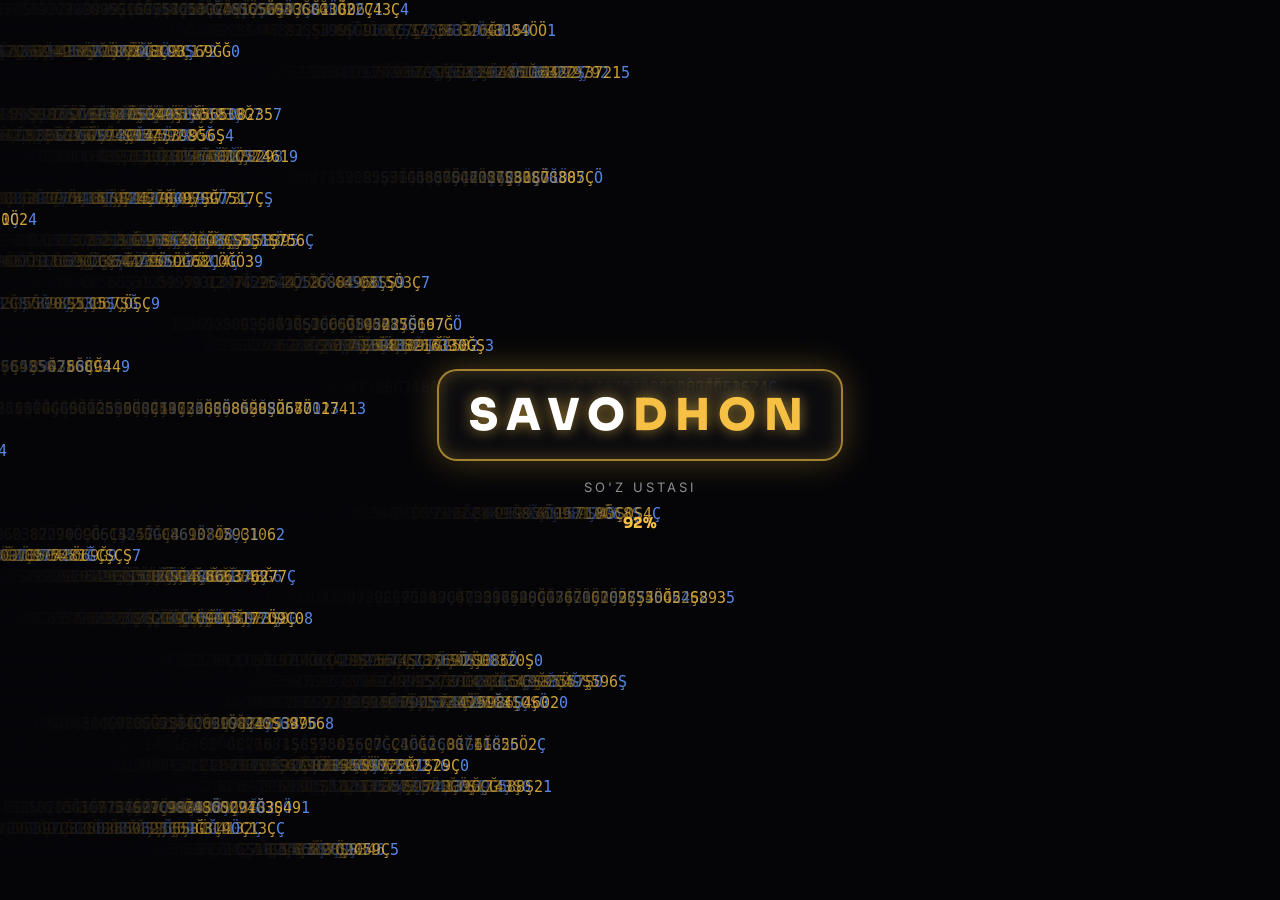
==== commit 8f03d7a7: "Release v3.0 havolalari + QR + ilova ichida APK tugmasi" ====
--- a/android/app/src/main/assets/index.html
+++ b/android/app/src/main/assets/index.html
@@ -616,6 +616,7 @@
   <div class="set-row"><span>🎯 Kunlik maqsad (so'z)</span><select id="goalSelect" onchange="changeGoal(this.value)"></select></div>
   <button class="set-row" onclick="closeModal('settingsModal');openModal('shortcutsModal')"><span>⌨️ Klaviatura yorliqlari</span><span>→</span></button>
   <button class="set-row" onclick="requestFullscreen()"><span>📱 To'liq ekran</span><span>→</span></button>
+  <a class="set-row" style="text-decoration:none" href="https://github.com/xolerc/Savodhon/releases/download/v3.0/Savodhon-v3.0.apk"><span>⬇ APK yuklab olish (v3.0)</span><span>→</span></a>
   <button class="set-row" onclick="closeModal('settingsModal');openModal('aboutModal')"><span>ℹ️ Ilova haqida</span><span>→</span></button>
   <button class="btn-ghost" onclick="closeModal('settingsModal')">Yopish</button>
 </div></div>
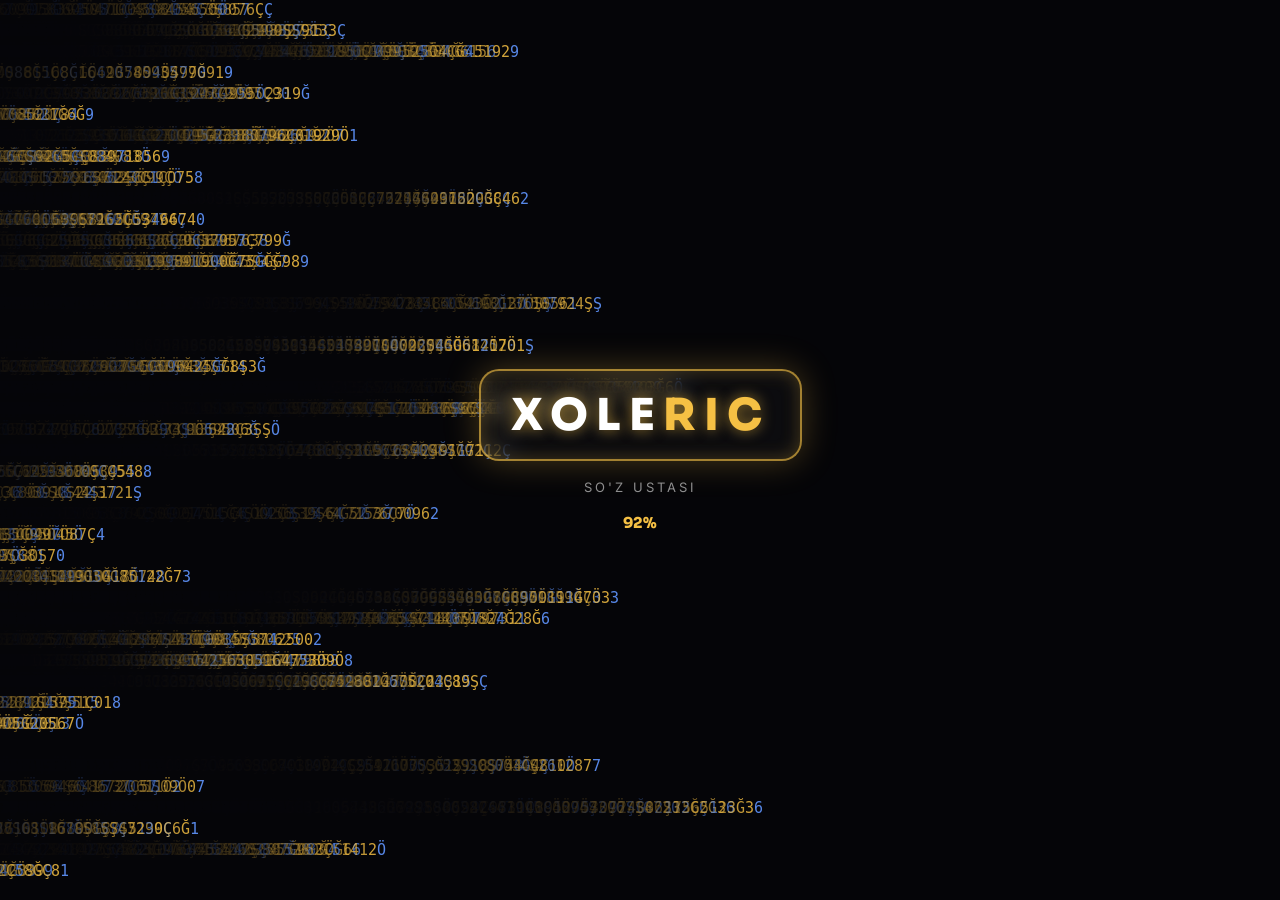
==== commit 09291264: "Loader: SAVODHON -> XOLERIC" ====
--- a/android/app/src/main/assets/index.html
+++ b/android/app/src/main/assets/index.html
@@ -309,7 +309,7 @@
 <!-- SAVODHON LOADER -->
 <div id="svLoader" aria-hidden="true">
   <canvas id="svMatrix"></canvas>
-  <div class="sv-logo" id="svLogo">SAVO<span>DHON</span></div>
+  <div class="sv-logo" id="svLogo">XOLE<span>RIC</span></div>
   <div class="sv-sub">SO'Z USTASI</div>
   <div class="sv-pct" id="svPct">0%</div>
 </div>
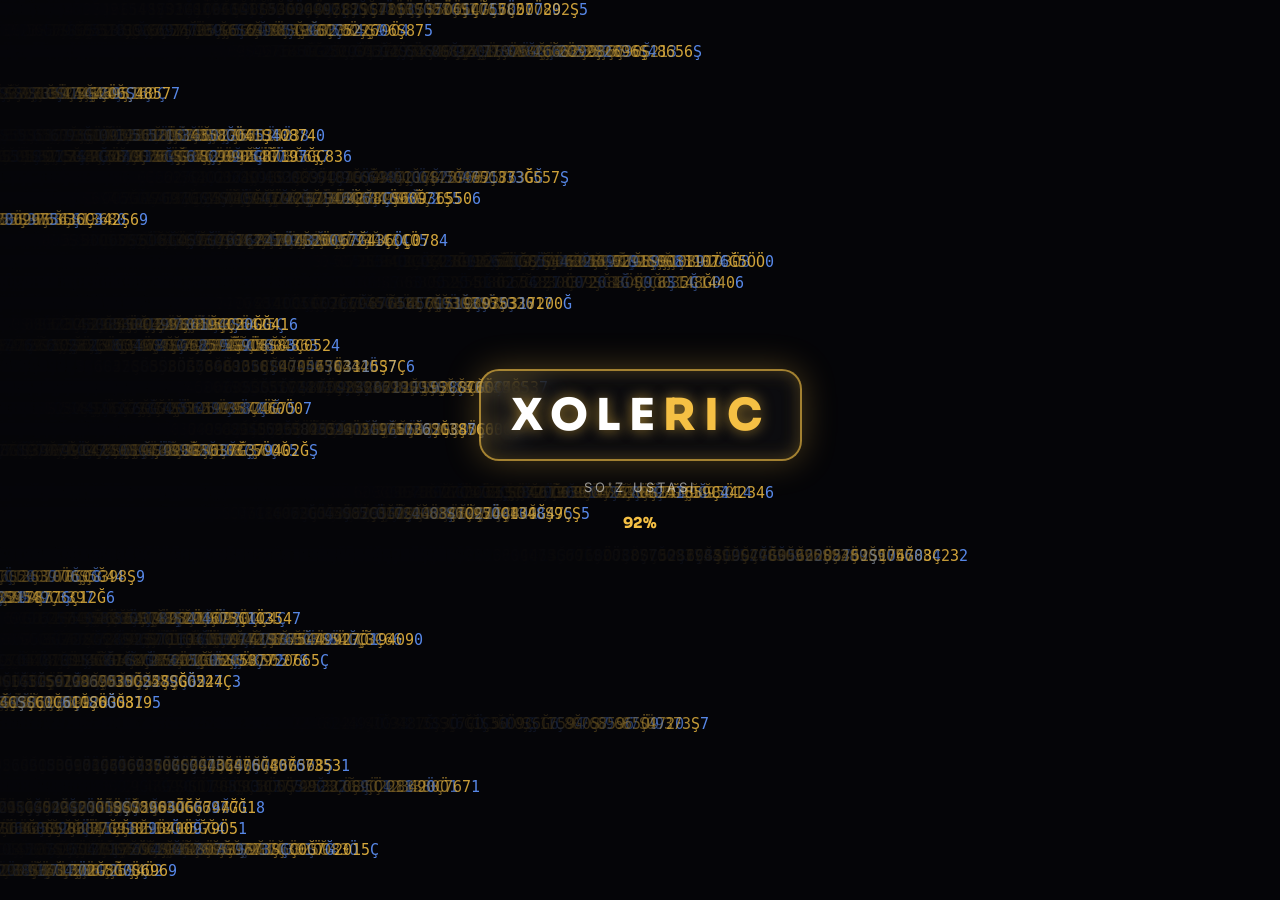
==== commit 58502fe1: "KRITIK: Keyingi tugmasi (target ReferenceError) + particle perf" ====
--- a/android/app/src/main/assets/index.html
+++ b/android/app/src/main/assets/index.html
@@ -657,7 +657,7 @@
   const x=c.getContext('2d');
   const GOLD=['#F5C044','#EAB308','#FFE9A8','#3B6CFF','#ffffff'];
   let W,H,parts=[],confetti=[];
-  function resize(){W=c.width=window.innerWidth;H=c.height=window.innerHeight;}
+  function resize(){const d=Math.min(window.devicePixelRatio||1,1.5);W=c.width=Math.round(window.innerWidth*d);H=c.height=Math.round(window.innerHeight*d);}
   resize();window.addEventListener('resize',resize);
   const dark=document.documentElement.getAttribute('data-theme')!=='light';
   for(let i=0;i<46;i++)parts.push({x:Math.random()*2000,y:Math.random()*2000,r:Math.random()*1.8+.4,s:Math.random()*.35+.08,o:Math.random()*.5+.15,g:Math.random()>.55});
@@ -666,6 +666,7 @@
     for(let i=0;i<n;i++)confetti.push({x:W/2+(Math.random()-.5)*120,y:H*.32,r:Math.random()*4+2,vx:(Math.random()-.5)*7,vy:Math.random()*-6-2,g:.22+Math.random()*.12,col:GOLD[Math.floor(Math.random()*GOLD.length)],life:1,spin:Math.random()*Math.PI*2});
   };
   function animate(){
+    if(document.hidden){requestAnimationFrame(animate);return;}
     x.clearRect(0,0,W,H);
     for(const p of parts){p.y-=p.s;if(p.y<-4){p.y=H+4;p.x=Math.random()*W;}
       x.globalAlpha=p.o;x.fillStyle=p.g?'#F5C044':'#3B6CFF';x.beginPath();x.arc(p.x%W,p.y,p.r,0,7);x.fill();}
@@ -1699,7 +1700,7 @@
   dom.mirrorInput.classList.add('correct');
   const wrap=document.getElementById('gameInputWrapper');if(wrap)wrap.classList.add('success-neon-glow');
   dom.cursor.style.display='none';
-  if(variant==='old'){const ns=currentWordData.word.replace(/-/g,'');dom.feedbackMsg.innerHTML='Ajoyib! 🎉<br><small style="color:#F5C044;font-weight:700">Eski harf qabul qilindi — yangi imlo: <b>'+ns+'</b></small>';}else if(variant==='new'&&/[şçöğ]/.test(target)){dom.feedbackMsg.innerHTML='Ajoyib! 🎉<br><small style="color:#2ED573;font-weight:700">Yangi harfdan foydalanildi ✅</small>';}else{dom.feedbackMsg.textContent='Ajoyib! 🎉';}dom.feedbackMsg.classList.add('show','success');
+  if(variant==='old'){const ns=currentWordData.word.replace(/-/g,'');dom.feedbackMsg.innerHTML='Ajoyib! 🎉<br><small style="color:#F5C044;font-weight:700">Eski harf qabul qilindi — yangi imlo: <b>'+ns+'</b></small>';}else if(variant==='new'&&/[şçöğ]/.test(currentWordData.clean)){dom.feedbackMsg.innerHTML='Ajoyib! 🎉<br><small style="color:#2ED573;font-weight:700">Yangi harfdan foydalanildi ✅</small>';}else{dom.feedbackMsg.textContent='Ajoyib! 🎉';}dom.feedbackMsg.classList.add('show','success');
   dom.xpPopup.style.display='inline-block';
   setTimeout(()=>{dom.xpPopup.style.display='none';},2000);
   dom.nextBtn.classList.add('visible');
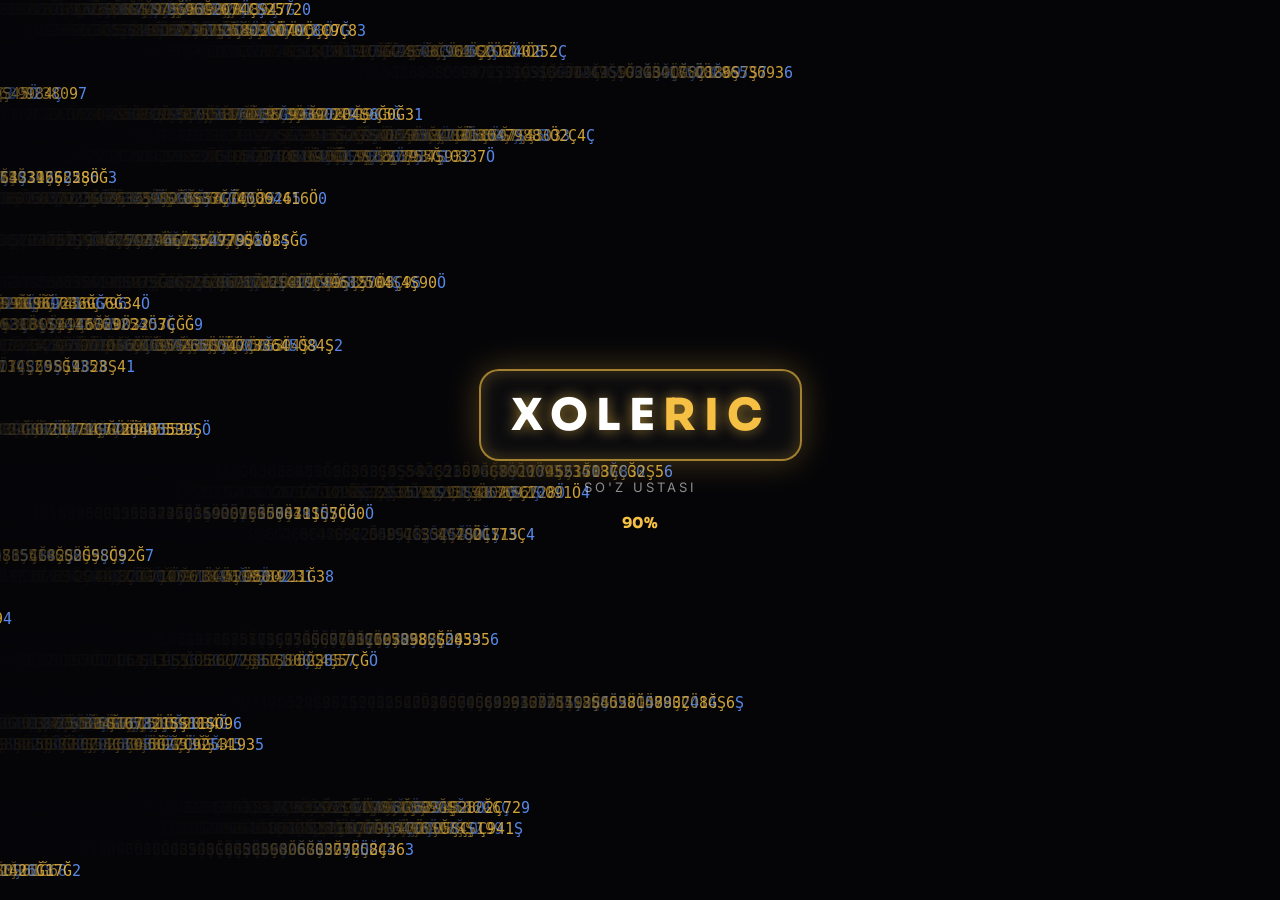
==== commit 5e47c6e5: "XOLERIC SEO: kodlar assets/ ga ajratildi, title/meta/OG/JSON-LD/sitemap/robots, README UZ+EN" ====
--- a/android/app/src/main/assets/index.html
+++ b/android/app/src/main/assets/index.html
@@ -3,7 +3,7 @@
 <head>
 <meta charset="UTF-8">
 <meta name="viewport" content="width=device-width, initial-scale=1.0, maximum-scale=1.0, user-scalable=no, viewport-fit=cover">
-<title>Savodhon — So'z Ustasi</title>
+<title>Savodhon — So'z Ustasi | XOLERIC</title>
 <meta name="description" content="O'zbek tilidagi so'zlarni bo'g'inlab o'rganish uchun premium interaktiv ilova — 28 harf, 1000+ so'z, offline PWA.">
 <meta name="theme-color" content="#050508" id="themeColorMeta">
 <meta name="apple-mobile-web-app-capable" content="yes">
@@ -16,294 +16,19 @@
 <link rel="preconnect" href="https://fonts.googleapis.com">
 <link rel="preconnect" href="https://fonts.gstatic.com" crossorigin>
 <link href="https://fonts.googleapis.com/css2?family=Inter:wght@400;500;600;700;800;900&family=Sora:wght@500;600;700;800&display=swap" rel="stylesheet">
-<style>
-*{margin:0;padding:0;box-sizing:border-box;-webkit-tap-highlight-color:transparent}
-:root{
-  --bg:#050508; --bg2:#0A0A14;
-  --gold:#F5C044; --gold2:#EAB308; --gold-soft:rgba(245,192,68,.14);
-  --blue:#3B6CFF; --blue-soft:rgba(59,108,255,.14);
-  --green:#2ED573; --red:#EF4444;
-  --card:rgba(255,255,255,.045); --card2:rgba(255,255,255,.07);
-  --border:rgba(255,255,255,.10); --border-gold:rgba(245,192,68,.35);
-  --text:#F6F8FF; --dim:rgba(246,248,255,.60); --faint:rgba(246,248,255,.38);
-  --shadow:0 18px 50px rgba(0,0,0,.55);
-  --r:20px;
-  --font:'Inter',system-ui,-apple-system,'Segoe UI',Roboto,sans-serif;
-  --num:'Sora','Inter',system-ui,sans-serif;
-}
-[data-theme="light"]{
-  --bg:#FFF8EA; --bg2:#FFF1D2;
-  --card:rgba(255,255,255,.72); --card2:rgba(255,255,255,.9);
-  --border:rgba(146,100,10,.18); --border-gold:rgba(200,140,10,.45);
-  --text:#211703; --dim:rgba(33,23,3,.64); --faint:rgba(33,23,3,.42);
-  --gold:#C8900A; --gold2:#EAB308; --gold-soft:rgba(234,179,8,.16);
-  --shadow:0 18px 45px rgba(150,110,10,.18);
-}
-html{scroll-behavior:smooth}
-body{background:var(--bg);color:var(--text);font-family:var(--font);min-height:100dvh;display:flex;justify-content:center;overflow-x:hidden;transition:background .35s,color .35s}
-body::before{content:'';position:fixed;inset:0;z-index:-2;background:
-  radial-gradient(700px 420px at 12% -6%, rgba(59,108,255,.20), transparent 60%),
-  radial-gradient(640px 420px at 88% 4%, rgba(245,192,68,.13), transparent 60%),
-  radial-gradient(900px 700px at 50% 115%, rgba(59,108,255,.10), transparent 60%),
-  var(--bg);transition:background .35s}
-[data-theme="light"] body::before{background:
-  radial-gradient(700px 420px at 12% -6%, rgba(59,108,255,.12), transparent 60%),
-  radial-gradient(640px 420px at 88% 4%, rgba(234,179,8,.22), transparent 60%),
-  radial-gradient(900px 700px at 50% 115%, rgba(234,179,8,.12), transparent 60%),
-  var(--bg)}
-#particleCanvas{position:fixed;inset:0;z-index:0;pointer-events:none}
-.app-shell{width:100%;max-width:480px;min-height:100dvh;position:relative;z-index:1;display:flex;flex-direction:column}
-section{display:none}
-section.visible,section.active{display:block;animation:fadeUp .38s cubic-bezier(.2,.8,.25,1)}
-#welcomeScreen{display:flex}
-#welcomeScreen.hide{display:none}
-@keyframes fadeUp{from{opacity:0;transform:translateY(14px)}to{opacity:1;transform:none}}
-@keyframes pop{0%{transform:scale(.6);opacity:0}60%{transform:scale(1.12)}100%{transform:scale(1);opacity:1}}
-@keyframes shimmer{0%{background-position:-400px 0}100%{background-position:400px 0}}
-@keyframes blink{0%,100%{opacity:1}50%{opacity:0}}
-@keyframes floaty{0%,100%{transform:translateY(0)}50%{transform:translateY(-8px)}}
-button{font-family:var(--font);border:none;cursor:pointer;color:inherit;background:none;transition:transform .12s ease,box-shadow .2s,filter .2s}
-button:active{transform:scale(.96)}
-/* ---------- WELCOME ---------- */
-#welcomeScreen{flex-direction:column;align-items:center;justify-content:center;min-height:100dvh;padding:32px 24px;text-align:center}
-#welcomeScreen.hide{display:none!important}
-.logo-orb{width:104px;height:104px;border-radius:32px;display:flex;align-items:center;justify-content:center;font-family:var(--num);font-size:52px;font-weight:800;color:#0A0A0A;background:linear-gradient(135deg,#FFE9A8,#F5C044 45%,#B97E0B);box-shadow:0 0 0 1px rgba(245,192,68,.5),0 0 44px rgba(245,192,68,.45),0 18px 40px rgba(0,0,0,.5);animation:floaty 4s ease-in-out infinite}
-.w-title{font-family:var(--num);font-size:34px;font-weight:800;margin:22px 0 6px;letter-spacing:-.5px}
-.w-title span{background:linear-gradient(120deg,#FFE9A8,#F5C044 55%,#EAB308);-webkit-background-clip:text;background-clip:text;color:transparent}
-.w-sub{color:var(--dim);font-size:15px;line-height:1.55;max-width:320px}
-.glass{background:var(--card);border:1px solid var(--border);border-radius:var(--r);backdrop-filter:blur(18px);-webkit-backdrop-filter:blur(18px);box-shadow:inset 0 1px 0 rgba(255,255,255,.08),var(--shadow)}
-[data-theme="light"] .glass{box-shadow:inset 0 1px 0 rgba(255,255,255,.7),var(--shadow)}
-.w-card{width:100%;margin-top:26px;padding:22px}
-.w-card input{width:100%;padding:15px 16px;border-radius:14px;border:1px solid var(--border);background:rgba(255,255,255,.05);color:var(--text);font-size:16px;font-family:var(--font);outline:none;transition:border .2s,box-shadow .2s}
-[data-theme="light"] .w-card input{background:rgba(255,255,255,.8)}
-.w-card input:focus{border-color:var(--gold);box-shadow:0 0 0 3px var(--gold-soft)}
-.btn-gold{width:100%;margin-top:12px;padding:16px;border-radius:16px;font-size:16px;font-weight:800;color:#191100;background:linear-gradient(135deg,#FFE9A8,#F5C044 50%,#E0A90B);box-shadow:0 0 26px rgba(245,192,68,.4),0 10px 24px rgba(0,0,0,.35)}
-.btn-gold:hover{filter:brightness(1.06)}
-.btn-ghost{width:100%;margin-top:10px;padding:14px;border-radius:16px;font-size:15px;font-weight:700;border:1px solid var(--border);background:var(--card)}
-#statsPreview{display:flex;gap:10px;width:100%;margin-top:16px}
-.stat-mini{flex:1;padding:12px 6px;border-radius:16px;background:var(--card);border:1px solid var(--border);backdrop-filter:blur(14px)}
-.stat-mini b{display:block;font-family:var(--num);font-size:19px;color:var(--gold)}
-.stat-mini span{font-size:11px;color:var(--dim)}
-/* ---------- HEADER ---------- */
-.app-header{display:flex;align-items:center;gap:12px;padding:calc(14px + env(safe-area-inset-top)) 18px 10px;position:sticky;top:0;z-index:20;background:color-mix(in srgb,var(--bg) 78%,transparent);backdrop-filter:blur(16px);-webkit-backdrop-filter:blur(16px)}
-.avatar{width:46px;height:46px;border-radius:16px;display:flex;align-items:center;justify-content:center;font-family:var(--num);font-size:21px;font-weight:800;color:#191100;background:linear-gradient(135deg,#FFE9A8,#F5C044);box-shadow:0 0 18px rgba(245,192,68,.45);flex-shrink:0}
-.h-name{font-weight:800;font-size:16px;line-height:1.2}
-.h-lvl{font-size:12px;color:var(--gold);font-weight:700;display:flex;align-items:center;gap:5px}
-#levelBadge{cursor:pointer}
-.streak-pill{margin-left:auto;display:flex;align-items:center;gap:6px;padding:9px 14px;border-radius:999px;background:rgba(239,68,68,.12);border:1px solid rgba(239,68,68,.4);font-family:var(--num);font-weight:800;font-size:15px;box-shadow:0 0 16px rgba(239,68,68,.25)}
-.icon-btn{width:44px;height:44px;border-radius:14px;background:var(--card);border:1px solid var(--border);font-size:19px;display:flex;align-items:center;justify-content:center;backdrop-filter:blur(12px)}
-/* ---------- BALANCE CARD ---------- */
-.balance{margin:8px 18px 0;padding:22px 20px;border-radius:26px;position:relative;overflow:hidden;background:linear-gradient(150deg,rgba(59,108,255,.20),rgba(255,255,255,.03) 40%,rgba(245,192,68,.16)),var(--card);border:1px solid var(--border-gold);backdrop-filter:blur(22px);box-shadow:inset 0 1px 0 rgba(255,255,255,.12),0 0 40px rgba(245,192,68,.12),var(--shadow)}
-.balance::after{content:'';position:absolute;inset:0;background:linear-gradient(110deg,transparent 30%,rgba(255,255,255,.10) 48%,transparent 62%);background-size:400px 100%;animation:shimmer 3.8s linear infinite;pointer-events:none}
-.b-label{font-size:12px;letter-spacing:2px;text-transform:uppercase;color:var(--dim);font-weight:700}
-.b-xp{font-family:var(--num);font-size:46px;font-weight:800;letter-spacing:-1px;background:linear-gradient(120deg,#FFF6D8,#F5C044 60%,#EAB308);-webkit-background-clip:text;background-clip:text;color:transparent;line-height:1.1}
-.b-lvlname{font-size:14px;font-weight:700;color:var(--gold);margin-top:2px}
-.b-bar{height:10px;border-radius:99px;background:rgba(255,255,255,.08);margin-top:12px;overflow:hidden;border:1px solid rgba(255,255,255,.06)}
-[data-theme="light"] .b-bar{background:rgba(0,0,0,.08)}
-#levelBarFill{height:100%;width:0%;border-radius:99px;background:linear-gradient(90deg,#FFE9A8,#F5C044,#EAB308);box-shadow:0 0 14px rgba(245,192,68,.8);transition:width .6s cubic-bezier(.2,.8,.25,1)}
-.b-next{font-size:12px;color:var(--dim);margin-top:8px}
-.b-goalrow{display:flex;align-items:center;gap:14px;margin-top:14px;padding-top:14px;border-top:1px solid var(--border)}
-.ring{position:relative;width:64px;height:64px;flex-shrink:0}
-.ring svg{transform:rotate(-90deg)}
-.ring b{position:absolute;inset:0;display:flex;align-items:center;justify-content:center;font-family:var(--num);font-size:13px;color:var(--gold)}
-#goalFill{height:6px;width:0%;border-radius:99px;background:linear-gradient(90deg,var(--blue),#7AA2FF);box-shadow:0 0 10px rgba(59,108,255,.7);transition:width .5s}
-/* ---------- SECTIONS ---------- */
-.sec{padding:20px 18px 0}
-.sec-title{display:flex;align-items:center;justify-content:space-between;font-family:var(--num);font-size:17px;font-weight:800;margin-bottom:12px}
-.sec-title small{font-family:var(--font);font-size:12px;color:var(--gold);font-weight:700}
-.qa-grid{display:grid;grid-template-columns:1fr 1fr;gap:12px}
-.qa{padding:18px 14px;border-radius:20px;background:var(--card);border:1px solid var(--border);backdrop-filter:blur(18px);text-align:left;box-shadow:inset 0 1px 0 rgba(255,255,255,.07);transition:transform .15s,box-shadow .2s}
-.qa:hover{transform:translateY(-3px);box-shadow:inset 0 1px 0 rgba(255,255,255,.1),0 14px 30px rgba(0,0,0,.4)}
-.qa .e{font-size:28px}
-.qa b{display:block;font-size:14px;margin-top:8px}
-.qa span{font-size:11.5px;color:var(--dim)}
-.qa.gold{border-color:var(--border-gold);background:linear-gradient(150deg,var(--gold-soft),var(--card))}
-.mode-row{display:flex;align-items:center;gap:12px;padding:13px 14px;border-radius:16px;background:var(--card);border:1px solid var(--border);margin-top:10px;width:100%;text-align:left;backdrop-filter:blur(14px)}
-.mode-row:hover{transform:translateY(-2px)}
-.mode-row .e{font-size:22px}
-.mode-row b{font-size:14px;display:block}
-.mode-row span{font-size:11.5px;color:var(--dim)}
-.mode-row .dots{margin-left:auto}
-.progress-dot{width:9px;height:9px;border-radius:99px;background:rgba(255,255,255,.12);display:inline-block;margin-left:5px}
-[data-theme="light"] .progress-dot{background:rgba(0,0,0,.12)}
-.progress-dot.filled{background:var(--blue);box-shadow:0 0 8px var(--blue)}
-.progress-dot.gold{background:var(--gold);box-shadow:0 0 8px var(--gold)}
-/* challenge */
-.challenge{margin:18px;padding:18px;border-radius:22px;background:linear-gradient(150deg,rgba(245,192,68,.16),var(--card));border:1px solid var(--border-gold);backdrop-filter:blur(18px);position:relative;overflow:hidden}
-.challenge-badge{display:inline-block;font-size:11px;font-weight:800;padding:5px 12px;border-radius:99px;background:linear-gradient(135deg,#FFE9A8,#F5C044);color:#191100}
-.challenge-badge.done{background:rgba(46,213,115,.18);color:var(--green);border:1px solid rgba(46,213,115,.5)}
-#challengeDesc{font-size:15px;font-weight:600;margin:10px 0 4px}
-#challengeReward{font-family:var(--num);color:var(--gold);font-weight:800}
-#challengeStatus{font-size:12px;color:var(--dim);margin-top:4px}
-/* letters */
-#letterGrid{display:grid;grid-template-columns:repeat(5,1fr);gap:10px}
-.letter-tile{aspect-ratio:.92;border-radius:16px;background:var(--card);border:1px solid var(--border);backdrop-filter:blur(12px);display:flex;flex-direction:column;align-items:center;justify-content:center;font-family:var(--num);font-weight:800;font-size:17px;cursor:pointer;position:relative;transition:transform .15s}
-.letter-tile:hover{transform:translateY(-3px)}
-.letter-tile.new{border-style:dashed}
-.letter-tile.in-progress{border-color:rgba(59,108,255,.55);box-shadow:0 0 14px rgba(59,108,255,.25)}
-.letter-tile.mastered{border-color:var(--border-gold);background:linear-gradient(160deg,var(--gold-soft),var(--card));box-shadow:0 0 16px rgba(245,192,68,.25)}
-.progress-mini{font-size:10px;font-family:var(--font);color:var(--dim);font-weight:700;margin-top:2px}
-.master-badge{position:absolute;top:5px;right:7px;font-size:11px;color:var(--gold)}
-/* stats */
-.stat-grid{display:grid;grid-template-columns:1fr 1fr;gap:12px}
-.stat-card{padding:16px;border-radius:18px;background:var(--card);border:1px solid var(--border);backdrop-filter:blur(14px)}
-.stat-card b{font-family:var(--num);font-size:23px;display:block}
-.stat-card span{font-size:12px;color:var(--dim)}
-.stat-card.g b{color:var(--gold)} .stat-card.bl b{color:#7AA2FF} .stat-card.gr b{color:var(--green)}
-.chart-card{margin-top:12px;padding:16px;border-radius:18px;background:var(--card);border:1px solid var(--border);backdrop-filter:blur(14px)}
-.chart-card h4{font-size:13px;margin-bottom:10px;color:var(--dim)}
-.chart-card canvas{width:100%;height:130px;display:block}
-.time-row{display:flex;gap:12px;margin-top:12px}
-.time-box{flex:1;padding:14px;border-radius:16px;background:var(--card);border:1px solid var(--border)}
-.time-box b{font-family:var(--num);font-size:17px}
-.time-box span{font-size:11px;color:var(--dim);display:block;margin-bottom:6px}
-.tbar{height:6px;border-radius:99px;background:rgba(255,255,255,.08);overflow:hidden;margin-top:8px}
-[data-theme="light"] .tbar{background:rgba(0,0,0,.08)}
-#dailyTimeFill,#weeklyTimeFill{height:100%;width:0%;border-radius:99px;background:linear-gradient(90deg,var(--blue),#7AA2FF)}
-/* achievements */
-#achievementsList{display:grid;grid-template-columns:repeat(4,1fr);gap:10px}
-.achievement-card{padding:13px 6px;border-radius:16px;background:var(--card);border:1px solid var(--border);text-align:center;opacity:.45;filter:grayscale(1)}
-.achievement-card.unlocked{opacity:1;filter:none;border-color:var(--border-gold);box-shadow:0 0 14px rgba(245,192,68,.2);animation:pop .4s}
-.achievement-icon{font-size:23px}
-.achievement-name{font-size:10px;font-weight:700;margin-top:5px;color:var(--dim)}
-.achievement-card.unlocked .achievement-name{color:var(--text)}
-/* bottom nav */
-.bottom-nav{position:fixed;bottom:0;left:50%;transform:translateX(-50%);width:100%;max-width:480px;z-index:30;display:flex;padding:10px 16px calc(12px + env(safe-area-inset-bottom));background:color-mix(in srgb,var(--bg) 82%,transparent);backdrop-filter:blur(20px);-webkit-backdrop-filter:blur(20px);border-top:1px solid var(--border)}
-.nav-btn{flex:1;display:flex;flex-direction:column;align-items:center;gap:3px;font-size:10.5px;font-weight:700;color:var(--faint);padding:8px 0;border-radius:14px}
-.nav-btn .i{font-size:21px}
-.nav-btn.on{color:var(--gold)}
-.nav-btn.on .i{filter:drop-shadow(0 0 8px rgba(245,192,68,.7))}
-#mainScreen{padding-bottom:110px}
-/* ---------- ALPHABET SCREEN ---------- */
-.alpha-head{display:flex;align-items:center;gap:12px;padding:calc(14px + env(safe-area-inset-top)) 18px 6px;position:sticky;top:0;z-index:20;background:color-mix(in srgb,var(--bg) 82%,transparent);backdrop-filter:blur(16px)}
-.alpha-head h2{font-family:var(--num);font-size:20px}
-.alpha-sec{font-size:13px;font-weight:800;color:var(--dim);margin:16px 18px 10px;letter-spacing:1px;text-transform:uppercase}
-.alpha-grid{display:grid;grid-template-columns:repeat(4,1fr);gap:10px;padding:0 18px}
-.letter-btn{padding:16px 6px;border-radius:16px;background:var(--card);border:1px solid var(--border);font-family:var(--num);font-weight:800;font-size:18px;cursor:pointer;position:relative;backdrop-filter:blur(12px);transition:transform .15s}
-.letter-btn:hover{transform:translateY(-3px)}
-.letter-btn.in-progress{border-color:rgba(59,108,255,.55)}
-.letter-btn.mastered{border-color:var(--border-gold);background:linear-gradient(160deg,var(--gold-soft),var(--card))}
-.letter-progress{display:block;font-size:10px;font-family:var(--font);color:var(--dim);font-weight:700;margin-top:3px}
-.master-icon{position:absolute;top:6px;right:8px;font-size:12px;color:var(--gold)}
-#alphabetScreen{padding-bottom:40px}
-/* ---------- FOCUS ---------- */
-#focusScreen{min-height:100dvh;flex-direction:column;padding-bottom:30px}
-#focusScreen.active{display:flex}
-.f-top{display:flex;align-items:center;gap:10px;padding:calc(14px + env(safe-area-inset-top)) 18px 0}
-#lessonLabel{font-size:14px;font-weight:700;color:var(--dim)}
-.f-prog{padding:12px 18px 0}
-.f-prog-meta{display:flex;justify-content:space-between;font-size:12px;font-weight:800;color:var(--gold);margin-bottom:8px}
-.f-bar{height:10px;border-radius:99px;background:rgba(255,255,255,.08);overflow:hidden}
-[data-theme="light"] .f-bar{background:rgba(0,0,0,.08)}
-#focusProgressThumb{height:100%;width:0%;border-radius:99px;background:linear-gradient(90deg,var(--blue),var(--gold));box-shadow:0 0 12px rgba(245,192,68,.6);transition:width .4s}
-#focusTimerBar{display:none;align-items:center;gap:10px;margin:12px 18px 0;padding:10px 14px;border-radius:14px;background:var(--blue-soft);border:1px solid rgba(59,108,255,.4);font-family:var(--num);font-weight:800}
-#timerProgressFill{height:6px;background:var(--blue);border-radius:99px;transition:width 1s linear}
-#timerBtn.on{background:var(--blue-soft);border-color:var(--blue)}
-.word-card{margin:16px 18px 0;padding:30px 16px;border-radius:24px;text-align:center;background:linear-gradient(160deg,rgba(59,108,255,.14),var(--card) 55%,rgba(245,192,68,.10));border:1px solid var(--border);backdrop-filter:blur(20px)}
-#wordDisplay{font-family:var(--num);font-size:30px;font-weight:800;letter-spacing:1px;line-height:1.6}
-.syllable{padding:3px 7px;border-radius:10px;transition:all .25s;display:inline-block;margin:2px 1px}
-.syllable.consonant{color:#9DBCFF}
-.syllable.vowel{color:#FFE1A1}
-[data-theme="light"] .syllable.consonant{color:#1E40C9}
-[data-theme="light"] .syllable.vowel{color:#9A6200}
-.syllable.correct{background:rgba(46,213,115,.18);color:var(--green)!important;box-shadow:0 0 12px rgba(46,213,115,.35)}
-.word-appear{animation:pop .35s}
-#gameInputWrapper{margin:14px 18px 0;padding:18px;border-radius:20px;background:var(--card);border:1px solid var(--border);backdrop-filter:blur(16px);cursor:text;transition:box-shadow .3s,border .3s}
-#gameInputWrapper.success-neon-glow{border-color:rgba(46,213,115,.7);box-shadow:0 0 26px rgba(46,213,115,.4)}
-#mirrorInput{font-family:var(--num);font-size:24px;font-weight:700;min-height:36px;letter-spacing:2px}
-#mirrorInput.wrong{color:var(--red)}
-#mirrorInput.correct{color:var(--green)}
-#mirrorInput.shake{animation:shake .45s}
-@keyframes shake{0%,100%{transform:none}20%,60%{transform:translateX(-7px)}40%,80%{transform:translateX(7px)}}
-#cursor{display:inline-block;width:3px;height:26px;background:var(--gold);vertical-align:middle;animation:blink 1s infinite;border-radius:2px}
-#hiddenInput{position:fixed;top:0;left:0;width:10px;height:10px;opacity:0;border:none;outline:none;pointer-events:none}
-.f-actions{display:flex;gap:10px;padding:14px 18px 0}
-.f-btn{flex:1;padding:13px;border-radius:15px;background:var(--card);border:1px solid var(--border);font-weight:800;font-size:14px;backdrop-filter:blur(12px)}
-#feedbackArea{text-align:center;min-height:64px;padding:10px 18px 0}
-#feedbackMsg{font-weight:800;font-size:17px;opacity:0;transition:opacity .3s}
-#feedbackMsg.show{opacity:1}
-#feedbackMsg.success{color:var(--green)}
-#feedbackMsg.error{color:var(--red)}
-#xpPopup{display:none;font-family:var(--num);font-weight:800;color:var(--gold);font-size:18px;animation:pop .4s;text-shadow:0 0 16px rgba(245,192,68,.7)}
-#successCard{display:none;margin:0 18px;padding:14px;border-radius:16px;background:rgba(46,213,115,.1);border:1px solid rgba(46,213,115,.45);text-align:center;font-weight:700}
-#nextBtn{display:none;margin:14px 18px 0;padding:17px;border-radius:17px;font-size:16px;font-weight:800;color:#191100;background:linear-gradient(135deg,#FFE9A8,#F5C044,#E0A90B);box-shadow:0 0 26px rgba(245,192,68,.45)}
-#nextBtn.visible{display:block;animation:pop .35s}
-/* ---------- MODALS / GUARD ---------- */
-.modal-overlay{position:fixed;inset:0;z-index:60;background:rgba(0,0,0,.65);backdrop-filter:blur(6px);display:none;align-items:flex-end;justify-content:center}
-.modal-overlay.active{display:flex}
-.modal{width:100%;max-width:480px;max-height:82dvh;overflow-y:auto;background:var(--bg2);border:1px solid var(--border);border-bottom:none;border-radius:26px 26px 0 0;padding:22px 20px calc(26px + env(safe-area-inset-bottom));animation:fadeUp .3s}
-.modal h3{font-family:var(--num);font-size:18px;margin-bottom:14px}
-.level-row{display:flex;justify-content:space-between;padding:11px 13px;border-radius:13px;background:var(--card);border:1px solid var(--border);margin-bottom:8px;font-size:14px;font-weight:700}
-.level-row.current{border-color:var(--border-gold);box-shadow:0 0 14px rgba(245,192,68,.25)}
-.level-range{font-family:var(--num);color:var(--gold)}
-.set-row{display:flex;align-items:center;justify-content:space-between;gap:10px;padding:13px 14px;border-radius:15px;background:var(--card);border:1px solid var(--border);margin-bottom:10px;font-weight:700;font-size:14px;width:100%;text-align:left}
-.set-row select{background:var(--bg2);color:var(--text);border:1px solid var(--border);border-radius:10px;padding:8px;font-family:var(--font)}
-#guardOverlay{position:fixed;inset:0;z-index:70;background:rgba(3,3,8,.92);display:none;align-items:center;justify-content:center;text-align:center;padding:30px}
-.kbd{background:var(--card);border:1px solid var(--border);border-radius:8px;padding:2px 9px;font-family:var(--num);font-size:13px}
-.kbd{background:var(--card);border:1px solid var(--border);border-radius:8px;padding:2px 9px;font-family:var(--num);font-size:13px}
-.en-sub{color:#9aa3b2;font-size:13px;font-weight:600;margin-top:6px;line-height:1.5}
-.en-sub.big{font-size:15px}
-.step-head{display:flex;align-items:center;justify-content:space-between;margin-top:14px}
-.step-head b{font-size:14px}
-.step-go{padding:9px 16px;border-radius:999px;font-size:13px;font-weight:800;color:#191100;background:linear-gradient(135deg,#FFE9A8,#F5C044);box-shadow:0 0 14px rgba(245,192,68,.35)}
-.lw-grid{display:grid;grid-template-columns:1fr 1fr;gap:8px;margin-top:8px}
-.lw{padding:10px 12px;border-radius:13px;background:var(--card);border:1px solid var(--border);text-align:left}
-.lw b{font-size:14px;display:block}
-.lw-en{color:#9aa3b2;font-size:12px;font-weight:600;margin-top:2px}
-/* ---------- V3: soft buttons, transitions, visual, chips, logoped ---------- */
-button,.btn-gold,.btn-ghost,.f-btn,.qa,.mode-row,.letter-btn,.letter-tile,.nav-btn{border-radius:18px}
-.btn-gold,.btn-ghost,.f-btn,.qa,.mode-row{transition:transform .18s cubic-bezier(.34,1.56,.64,1),box-shadow .2s,filter .2s}
-.btn-gold:active,.btn-ghost:active,.f-btn:active,.qa:active,.mode-row:active{transform:scale(.93)}
-@media(prefers-reduced-motion:reduce){*{animation:none!important;transition:none!important;scroll-behavior:auto!important}}
-.screen-enter{animation:screenIn .32s cubic-bezier(.2,.8,.25,1)}
-@keyframes screenIn{from{opacity:0;transform:translateX(26px)}to{opacity:1;transform:none}}
-.screen-enter-back{animation:screenInBack .32s cubic-bezier(.2,.8,.25,1)}
-@keyframes screenInBack{from{opacity:0;transform:translateX(-26px)}to{opacity:1;transform:none}}
-.visual-wrap{margin:16px 18px 0;padding:22px 16px 16px;border-radius:24px;text-align:center;background:linear-gradient(160deg,rgba(245,192,68,.14),var(--card) 60%);border:1px solid var(--border-gold);backdrop-filter:blur(18px)}
-.visual-emoji{font-size:112px;line-height:1.2;filter:drop-shadow(0 0 26px rgba(245,192,68,.55));animation:floaty 3.4s ease-in-out infinite}
-.visual-word{font-family:var(--num);font-weight:800;font-size:15px;margin-top:8px;color:var(--dim)}
-.visual-toggle{margin-top:10px;font-size:13px;font-weight:800;padding:9px 16px;border-radius:999px;border:1px solid var(--border);background:var(--card)}
-.syl-chips{display:flex;flex-wrap:wrap;gap:9px;justify-content:center;margin:14px 18px 0}
-.syl-chip{padding:11px 17px;border-radius:999px;font-family:var(--num);font-weight:800;font-size:17px;background:var(--card2);border:1px solid var(--border-gold);box-shadow:0 4px 14px rgba(0,0,0,.25);transition:transform .16s cubic-bezier(.34,1.56,.64,1),box-shadow .2s,background .2s}
-.syl-chip:active{transform:scale(.88)}
-.syl-chip.pulse{animation:chipPulse .7s ease 2;background:rgba(46,213,115,.22);border-color:rgba(46,213,115,.7);box-shadow:0 0 18px rgba(46,213,115,.55)}
-@keyframes chipPulse{0%,100%{transform:scale(1)}50%{transform:scale(1.14)}}
-.listen-card{margin:14px 18px 0;padding:18px;border-radius:20px;background:var(--card);border:1px solid rgba(59,108,255,.4);backdrop-filter:blur(16px)}
-.listen-card h4{font-size:14px;margin-bottom:6px}
-.listen-tip{font-size:12.5px;color:var(--dim);line-height:1.55;background:var(--gold-soft);border:1px solid var(--border-gold);border-radius:12px;padding:10px 12px;margin-top:10px}
-.listen-row{display:flex;gap:10px;margin-top:12px}
-.listen-btn{flex:1;padding:13px;border-radius:15px;font-weight:800;font-size:13.5px;border:1px solid var(--border);background:var(--card2)}
-.listen-btn.primary{background:linear-gradient(135deg,#FFE9A8,#F5C044);color:#191100;border:none}
-.listen-btn.rec{background:rgba(239,68,68,.14);border-color:rgba(239,68,68,.5)}
-.listen-btn.rec.live{background:rgba(239,68,68,.35);animation:chipPulse 1s infinite}
-#listenResult{font-size:13.5px;font-weight:700;margin-top:10px;min-height:20px;text-align:center}
-.artic-btn{position:absolute;bottom:5px;left:7px;font-size:12px;opacity:.85;background:var(--card);border:1px solid var(--border);border-radius:99px;width:22px;height:22px;display:flex;align-items:center;justify-content:center}
-.letter-btn .artic-btn{bottom:5px;left:6px}
-.artic-big{font-family:var(--num);font-size:64px;font-weight:800;text-align:center;background:linear-gradient(120deg,#FFE9A8,#F5C044);-webkit-background-clip:text;background-clip:text;color:transparent}
-.artic-sec{font-size:13.5px;line-height:1.65;color:var(--dim);margin-top:10px}
-.artic-sec b{color:var(--text)}
-.summary-hero{text-align:center;padding:18px;border-radius:20px;background:linear-gradient(150deg,var(--gold-soft),var(--card));border:1px solid var(--border-gold);margin-bottom:12px}
-.summary-hero .big{font-family:var(--num);font-size:44px;font-weight:800;color:var(--gold)}
-.sum-grid{display:grid;grid-template-columns:1fr 1fr;gap:10px;margin-bottom:12px}
-.sum-box{padding:13px;border-radius:15px;background:var(--card);border:1px solid var(--border);text-align:center}
-.sum-box b{font-family:var(--num);font-size:19px;display:block}
-.sum-box span{font-size:11px;color:var(--dim)}
-.report-box{margin-top:12px;padding:16px;border-radius:18px;background:var(--card);border:1px solid var(--border)}
-.report-box pre{white-space:pre-wrap;font-family:var(--font);font-size:12.5px;line-height:1.6;color:var(--text);margin:8px 0}
-@media(min-width:520px){.app-shell{border-left:1px solid var(--border);border-right:1px solid var(--border)}}
-/* ── SAVODHON LOADER (mydrime matrix → neon-golden) ── */
-#svLoader{position:fixed;inset:0;z-index:9999;background:radial-gradient(circle at 50% 120%,rgba(59,108,255,.14),transparent 60%),#050508;display:flex;flex-direction:column;align-items:center;justify-content:center;gap:18px;transition:opacity .5s ease,visibility .5s ease}
-#svLoader.hidden{opacity:0;visibility:hidden}
-#svMatrix{position:absolute;inset:0;width:100%;height:100%}
-.sv-logo{position:relative;font-family:'Sora','Inter',sans-serif;font-weight:800;font-size:clamp(26px,7vw,44px);letter-spacing:8px;color:#fff;border:2px solid rgba(245,192,68,.65);border-radius:20px;padding:16px 30px;background:rgba(255,255,255,.03);backdrop-filter:blur(12px);box-shadow:0 0 18px rgba(245,192,68,.25) inset,0 0 34px rgba(245,192,68,.28);text-shadow:0 0 14px rgba(245,192,68,.6);animation:svGlitch .3s steps(2,end) infinite}
-.sv-logo.stable{animation:svGlow 2.6s ease-in-out infinite}
-.sv-logo span{color:#F5C044}
-.sv-sub{position:relative;color:rgba(255,255,255,.55);font-size:13px;letter-spacing:3px}
-.sv-pct{position:relative;font-family:'Sora',monospace;color:#F5C044;font-weight:800;font-size:15px}
-@keyframes svGlitch{0%{transform:translate(0,0)}25%{transform:translate(-2px,2px)}50%{transform:translate(2px,-2px)}75%{transform:translate(-2px,-2px)}100%{transform:translate(0,0)}}
-@keyframes svGlow{0%,100%{box-shadow:0 0 18px rgba(245,192,68,.25) inset,0 0 34px rgba(245,192,68,.28)}50%{box-shadow:0 0 30px rgba(245,192,68,.5) inset,0 0 60px rgba(245,192,68,.55)}}
-@media (prefers-reduced-motion:reduce){.sv-logo{animation:none}}
-</style>
+
+<link rel="stylesheet" href="../../../../../assets/css/style-index.css">
+<link rel="canonical" href="https://xolerc.github.io/Savodhon/index.html">
+<meta name="author" content="XOLERIC">
+<meta name="robots" content="index, follow">
+<meta property="og:type" content="website">
+<meta property="og:site_name" content="XOLERIC">
+<meta property="og:title" content="Savodhon — So'z Ustasi | XOLERIC">
+<meta property="og:description" content="O">
+<meta property="og:url" content="https://xolerc.github.io/Savodhon/index.html">
+<script type="application/ld+json">
+{"@context":"https://schema.org","@type":"SoftwareApplication","name":"Savodhon","author":{"@type":"Person","name":"XOLERIC","url":"https://xolerc.github.io/mydrime/"},"url":"https://xolerc.github.io/Savodhon/index.html","sameAs":["https://xolerc.github.io/mydrime/","https://github.com/xolerc/Savodhon"]}
+</script>
 </head>
 <body>
 <!-- SAVODHON LOADER -->
@@ -313,42 +38,7 @@
   <div class="sv-sub">SO'Z USTASI</div>
   <div class="sv-pct" id="svPct">0%</div>
 </div>
-<script>
-(function(){
-  var loader=document.getElementById('svLoader'),done=false;
-  function hide(){if(done||window.__savodhonLoaded)return;done=true;window.__savodhonLoaded=true;
-    var l=document.getElementById('svLogo');if(l)l.classList.add('stable');
-    setTimeout(function(){var x=document.getElementById('svLoader');if(x)x.classList.add('hidden');},450);}
-  try{
-    if(window.matchMedia&&window.matchMedia('(prefers-reduced-motion: reduce)').matches){hide();return;}
-    var cv=document.getElementById('svMatrix'),ctx=cv.getContext('2d');
-    var DPR=Math.min(window.devicePixelRatio||1,1.5);
-    cv.width=Math.max(320,Math.round(innerWidth*DPR));cv.height=Math.max(320,Math.round(innerHeight*DPR));
-    var FONT=Math.max(14,Math.round(15*DPR)),ROW=Math.round(FONT*1.4),CELL=Math.max(8,Math.round(FONT*.62));
-    var lanes=[],rows=Math.max(8,Math.floor(cv.height/ROW)),g='0123456789ŞÇÖĞ';
-    for(var i=0;i<rows;i++)lanes.push({x:-Math.random()*cv.width*.6,v:(13+Math.random()*15)*DPR,len:7+((Math.random()*12)|0),y:i*ROW+FONT});
-    ctx.fillStyle='#050508';ctx.fillRect(0,0,cv.width,cv.height);
-    ctx.font=FONT+'px ui-monospace,Menlo,Consolas,monospace';
-    var t0=Date.now(),pct=document.getElementById('svPct');
-    (function frame(){
-      if(done)return;
-      if(!document.hidden){
-        ctx.fillStyle='rgba(5,5,8,.26)';ctx.fillRect(0,0,cv.width,cv.height);
-        for(var i=0;i<lanes.length;i++){var L=lanes[i];L.x+=L.v;
-          if(L.x-L.len*CELL>cv.width){L.x=-L.len*CELL-Math.random()*cv.width*.25;L.v=(13+Math.random()*15)*DPR;L.len=7+((Math.random()*12)|0);continue;}
-          for(var j=0;j<L.len;j++){var cx=Math.round(L.x-j*CELL);if(cx<-CELL||cx>cv.width+CELL)continue;
-            var f=1-j/L.len;
-            ctx.fillStyle=j%5===0?('rgba(96,150,255,'+(.25+.65*f)+')'):('rgba(245,192,68,'+(.2+.7*f)+')');
-            ctx.fillText(g[(Math.random()*g.length)|0],cx,L.y);}}
-        var p=Math.min(92,Math.floor((Date.now()-t0)/14));if(pct)pct.textContent=p+'%';
-      }
-      requestAnimationFrame(frame);
-    })();
-  }catch(e){}
-  window.addEventListener('load',function(){setTimeout(hide,1300);});
-  setTimeout(hide,8000);
-})();
-</script>
+
 <canvas id="particleCanvas"></canvas>
 <div class="app-shell">
 
@@ -649,1379 +339,7 @@
   <button class="btn-ghost" onclick="closeModal('profileModal')">Yopish</button>
 </div></div>
 
-<script>
-'use strict';
-/* ==================== PARTICLES + CONFETTI ==================== */
-(function initParticles(){
-  const c=document.getElementById('particleCanvas');if(!c)return;
-  const x=c.getContext('2d');
-  const GOLD=['#F5C044','#EAB308','#FFE9A8','#3B6CFF','#ffffff'];
-  let W,H,parts=[],confetti=[];
-  function resize(){const d=Math.min(window.devicePixelRatio||1,1.5);W=c.width=Math.round(window.innerWidth*d);H=c.height=Math.round(window.innerHeight*d);}
-  resize();window.addEventListener('resize',resize);
-  const dark=document.documentElement.getAttribute('data-theme')!=='light';
-  for(let i=0;i<46;i++)parts.push({x:Math.random()*2000,y:Math.random()*2000,r:Math.random()*1.8+.4,s:Math.random()*.35+.08,o:Math.random()*.5+.15,g:Math.random()>.55});
-  window.burstConfetti=function(n){
-    n=n||70;
-    for(let i=0;i<n;i++)confetti.push({x:W/2+(Math.random()-.5)*120,y:H*.32,r:Math.random()*4+2,vx:(Math.random()-.5)*7,vy:Math.random()*-6-2,g:.22+Math.random()*.12,col:GOLD[Math.floor(Math.random()*GOLD.length)],life:1,spin:Math.random()*Math.PI*2});
-  };
-  function animate(){
-    if(document.hidden){requestAnimationFrame(animate);return;}
-    x.clearRect(0,0,W,H);
-    for(const p of parts){p.y-=p.s;if(p.y<-4){p.y=H+4;p.x=Math.random()*W;}
-      x.globalAlpha=p.o;x.fillStyle=p.g?'#F5C044':'#3B6CFF';x.beginPath();x.arc(p.x%W,p.y,p.r,0,7);x.fill();}
-    x.globalAlpha=1;
-    confetti=confetti.filter(p=>p.life>0);
-    for(const p of confetti){p.x+=p.vx;p.y+=p.vy;p.vy+=p.g;p.vx*=.99;p.life-=.011;p.spin+=.15;
-      x.save();x.globalAlpha=Math.max(0,p.life);x.translate(p.x,p.y);x.rotate(p.spin);x.fillStyle=p.col;x.fillRect(-p.r,-p.r/2,p.r*2,p.r);x.restore();}
-    requestAnimationFrame(animate);
-  }
-  animate();
-})();
-
-/* ==================== LEVELS ==================== */
-const LEVELS=[
-  {level:1,name:"Yangi boshlovchi",xp:0},{level:2,name:"O'quvchi",xp:100},
-  {level:3,name:"Izlanuvchan",xp:250},{level:4,name:"Bilimdon",xp:500},
-  {level:5,name:"Zukko",xp:800},{level:6,name:"Mohir",xp:1200},
-  {level:7,name:"Mutaxassis",xp:1700},{level:8,name:"Usta",xp:2300},
-  {level:9,name:"Donishmand",xp:3000},{level:10,name:"Alloma",xp:4000},
-  {level:11,name:"Daho",xp:5500},{level:12,name:"Afsona",xp:7500},
-  {level:13,name:"Legend",xp:10000},{level:14,name:"Titan",xp:13000},
-  {level:15,name:"XOLERIC",xp:17000}
-];
-function getLevel(xp){let lvl=LEVELS[0];for(const l of LEVELS){if(xp>=l.xp)lvl=l;}return lvl;}
-function getNextLevelXP(xp){for(let i=0;i<LEVELS.length-1;i++){if(xp>=LEVELS[i].xp&&xp<LEVELS[i+1].xp)return LEVELS[i+1].xp;}return LEVELS[LEVELS.length-1].xp;}
-
-/* ==================== THEME SYSTEM ==================== */
-const THEMES=['dark','light','neon','ocean'];
-function currentTheme(){return document.documentElement.getAttribute('data-theme')||'dark';}
-function applyTheme(t){
-  if(t==='neon'||t==='ocean')t='dark';
-  document.documentElement.setAttribute('data-theme',t);
-  localStorage.setItem('xol_theme',t);
-  const meta=document.getElementById('themeColorMeta');
-  if(meta)meta.content=(t==='light')?'#FFF8EA':'#050508';
-  const tn=document.getElementById('themeName');
-  if(tn)tn.textContent=(t==='light')?'Golden Light':'Midnight';
-}
-function toggleTheme(){
-  const cur=currentTheme();
-  applyTheme(cur==='light'?'dark':'light');
-  vibrate(20);
-}
-
-/* ==================== DATABASE (28 harf x 6 bosqich x 6 so'z) ==================== */
-const DB={
-"A":{step1:["A-ka","A-ri","A-jal","A-na","A-zob","A-yiq"],step2:["A-nor","A-lo-qa","A-ra-va","A-za-mat","A-lif-bo","A-dras"],step3:["Av-to-mo-bil","A-ra-la-şuv","A-sos-la-moq","At-las","Ax-bo-rot","A-yov-siz"],step4:["A-ka-de-mi-ya","A-vi-a-si-ya","Av-to-bus","A-do-lat-li","A-dras-mon","A-ziz-lik"],step5:["A-sos-çi-lar","A-yov-siz-lik","An-a-na-viy","A-ha-mi-yat","A-niq-lik-lar","Ak-tyor-lar"],step6:["A-vi-a-si-ya-çi","A-ka-de-mik-lar","A-sos-lan-ma-gan","A-ha-mi-yat-siz","A-ra-laş-ti-riş","A-çi-nar-li-roq"]},
-"B":{step1:["Bo-la","Bo-bo","Bu-vi","Bo-ği","Be-da","Ba-ho"],step2:["Ba-liq","Bi-lim","Ba-ho-dir","Be-mor","Ba-ra-ka","Bay-ram"],step3:["Boş-lan-ğiç","Bi-la-gu-zuk","Ba-qa-te-rak","Buz-ğun-çi","Boy-la-moq","Be-ğu-bor"],step4:["Ba-ra-ka-li","Bi-lim-don","Be-min-nat","Ba-ho-la-moq","Bu-loq-lar","Be-va-fo"],step5:["Bi-lim-don-lik","Ba-qa-te-rak-lar","Bö-yoq-çi","Be-to-qat-lik","Boş-lan-ma-gan","Buy-ruq-boz"],step6:["Bi-la-gu-zuk-siz","Buz-ğun-çi-lik","Ba-ho-dir-lik-lar","Bi-lim-li-lar","Be-pa-ro-sat-lik","Bay-ram-o-na"]},
-"D":{step1:["Da-da","Da-la","Do-ri","Da-vo","Do-hiy","Do-ira"],step2:["Daf-tar","Dav-lat","Da-raxt","Dun-yo","Deh-qon","Da-ro-mad"],step3:["Dur-do-na","Do-vyu-rak","Das-tur-xon","Dil-kaş-lik","Dok-tor","Da-vo-la"],step4:["Da-vo-la-niş","Dun-yo-qar-aş","Deh-qon-çi","Daf-tar-ça","Da-ro-mad-li","Do-vyu-rak-lar"],step5:["Dav-lat-lar-a-ro","Da-ro-mad-siz","Das-tur-xon-çi","Dun-yo-viy-lik","Deh-qon-bo-zor","Do-i-ra-siz"],step6:["Dav-lat-şu-nos-lik","Do-vyu-rak-lar-ça","Da-ro-mad-siz-lik","Das-tur-xon-çi-lik","Dil-kaş-lik-lar-dan","Deh-qon-çi-lik-siz"]},
-"E":{step1:["E-ga","E-lak","E-şik","Er-tak","E-kin","E-lat"],step2:["E-tik","E-lon","E-li-miz","E-ti-bor","E-ga-si","Eç-ki"],step3:["E-lak-çi","E-kin-zor","E-rin-çoq","E-ti-qod","E-zoz-laş","E-şi-tiş"],step4:["E-lon-no-ma","E-ti-bor-li","E-zgul-lik","E-ti-roz-lar","E-ko-lo-gi-ya","E-kin-zor-lar"],step5:["E-rin-çoq-lik","E-ti-bor-siz","E-ti-qod-li","E-zoz-la-moq","E-lek-tro-ni-ka","E-lon-lar-dan"],step6:["E-ti-bor-siz-lik","E-rin-çoq-lar-ça","E-ti-qod-siz-lik","E-lek-tro-tex-ni-ka","E-ko-lo-gi-ya-viy","E-zoz-lan-ma-gan"]},
-"F":{step1:["Fa-zo","Fi-do","Fo-iz","Fa-ol","Fer-ma","Fa-qir"],step2:["Fan-lar","Fo-nar","Fax-riy","Fik-rim","Fer-mer","Fa-raz"],step3:["Fa-o-li-yat","Faxr-la-niş","Fi-do-kor","Fan-tex-ni-ka","Farq-la-moq","Fikr-laş-moq"],step4:["Fa-zi-lat-li","Far-zand-lar","Fa-lo-kat-li","Fa-o-li-yat-da","Fikr-laş-iş","Foy-da-lan-iş"],step5:["Fa-o-li-yat-siz","Faxr-la-nar-li","Fi-do-kor-lik","Foy-da-lan-uv-çi","Fa-las-tin-lik","Far-zand-siz-lik"],step6:["Fa-o-li-yat-siz-lik","Fi-do-kor-o-na","Foy-da-la-nil-ma-gan","Fa-zi-lat-lar-i-miz","Farq-lan-ma-gan-lik","Fikr-laş-mas-lik"]},
-"G":{step1:["Gu-li","Gav-da","Gi-lam","Ga-do","Gu-ruh","Ga-pi"],step2:["Gul-don","Gul-xan","Gul-çi","Ga-ram","Gar-mon","Gu-voh"],step3:["Gu-lis-ton","Gul-par-var","Gul-xan-çi","Gi-lam-doz","Gar-diş-li","Ga-pi-riş"],step4:["Gu-lis-ton-lik","Gu-voh-no-ma","Gö-zal-lik","Gu-rul-laş","Ga-zak-li","Gu-noh-kor"],step5:["Gö-zal-lik-lar","Gu-voh-no-ma-si","Gul-par-var-lik","Ga-pi-ril-ma-gan","Gi-lam-doz-lik","Gu-noh-kor-lar"],step6:["Gö-zal-laş-ti-riş","Gu-lis-ton-lik-lar","Gu-voh-no-ma-siz","Gul-par-var-lar-ça","Ga-pi-ri-la-yo-tgan","Gi-lam-doz-lik-da"]},
-"H":{step1:["Ha-vo","Ha-yo","Hi-dla","Ha-sad","Hur-mat","Ha-li"],step2:["Ho-zir","Hu-nar","Ha-ram","Ho-ji","Huj-jat","Hay-kal"],step3:["Ha-qi-qat","Hu-nar-mand","Ho-zir-gi","Ha-ram-xo-na","Huj-jat-xo-na","Ho-zir-ja-vob"],step4:["Ha-qi-qiy","Hu-nar-siz","Hay-kal-ta-roş","Ha-ra-kat-da","Ha-ya-jon-li","Hur-mat-siz"],step5:["Ha-qi-qat-dan","Hu-nar-mand-lik","Ha-ra-kat-çan","Hay-kal-ta-roş-lik","Ha-ya-jon-la-niş","Ho-zir-ja-vob-lik"],step6:["Ha-qi-qat-par-var","Ha-ra-kat-çan-lik","Hur-mat-siz-lik-lar","Hay-kal-ta-roş-lik-da","Ha-ya-jon-lan-ma-gan","Hu-nar-mand-çi-lik"]},
-"I":{step1:["I-lon","I-pak","I-rim","Ik-ki","I-liq","I-gna"],step2:["I-şonç","I-lo-va","I-bo-ra","Ilm-li","I-job","I-jod"],step3:["I-lo-va-lar","I-şonç-li","I-bo-ra-lar","I-jod-kor","Il-miy-lik","I-jo-bat"],step4:["I-şonç-siz","I-jod-kor-lar","I-bro-him","I-bo-ra-siz","I-çim-lik","Iq-ti-sod"],step5:["I-şonç-siz-lik","I-jod-kor-lik","I-çim-lik-lar","Iq-ti-sod-çi","In-ter-net","Ilm-siz-lik"],step6:["Iq-ti-so-di-yot","I-jod-kor-lik-da","I-şonç-siz-lik-dan","Iq-ti-dor-li-lar","Iş-bi-lar-mon-lik","Is-te-mol-çi-lik"]},
-"J":{step1:["Ju-da","Jö-ja","Ja-zo","Jiy-da","Ja-sur","Jo-nim"],step2:["Ja-vob","Jö-nat","Jahl-dor","Joy-la","Ja-hon","Juft-lik"],step3:["Ja-hon-gir","Joy-la-şuv","Ja-za-va","Ja-vob-gar","Ja-sur-lik","Jin-ni-lik"],step4:["Ja-vob-siz","Jar-roh","Ja-fo-kaş","Jon-ku-yar","Ja-mi-yat","Ji-no-yat"],step5:["Ja-vob-gar-lik","Ja-fo-kaş-lik","Ji-no-yat-kor","Jon-ku-yar-lik","Ja-mi-yat-da","Ja-sur-lik-lar"],step6:["Ji-no-yat-kor-lik","Ja-vob-gar-siz-lik","Ja-mi-yat-şu-nos","Jon-ku-yar-lik-dan","Ja-za-va-la-niş","Jis-mo-niy-lik"]},
-"K":{step1:["Ka-bi","Ku-ni","Ke-ça","Kö-rpa","Ku-rak","Ki-şi"],step2:["Ki-tob","Kar-rak","Ko-mil","Ki-yim","Ka-lom","Kasb-kor"],step3:["Ki-tob-xon","Ko-mil-lik","Ka-lam-don","Ke-la-jak","Kul-ça","Ku-za-tiş"],step4:["Ki-tob-xo-na","Ki-yim-ke-çak","Ko-i-not","Ku-za-tuv-çi","Ka-fo-lat","Kö-rsat-ma"],step5:["Ki-tob-xon-lik","Ka-fo-lat-li","Kö-rsat-ma-li","Ke-la-jak-da-gi","Kom-pyu-ter","Köp-çi-lik"],step6:["Ki-tob-xo-na-çi","Kam-ta-rin-lik-lar","Kö-rsat-kiç-lar","Ka-fo-lat-siz-lik","Ku-za-tuv-çi-lik","Köp-çi-lik-ning"]},
-"L":{step1:["Lo-la","La-gan","Lu-ğat","La-qab","Loy-qa","Lax-ta"],step2:["Li-mon","La-ziz","Li-bos","Lo-çin","Lay-lak","Laz-zat"],step3:["Lo-yi-ha","Li-mon-zor","Lo-la-zor","Li-bos-lar","Laz-zat-li","La-to-fat"],step4:["Lo-yi-ha-çi","La-bo-rant","Lu-ğat-lar","La-yo-qat","La-to-fat-li","Lay-lak-lar"],step5:["La-bo-ra-to-ri-ya","La-yo-qat-siz","Lu-ğat-şu-nos","Lo-yi-ha-kaş","Laz-zat-la-niş","Li-bo-si-miz"],step6:["Lo-yi-ha-laş-ti-riş","La-yo-qat-siz-lik","Lu-ğat-şu-nos-lik","La-bo-ra-to-ri-ya-da","Laz-zat-lan-mas-lik","La-to-fat-li-roq"]},
-"M":{step1:["Mo-mo","Ma-qol","Ma-no","Me-va","Ma-na","Mo-ş"],step2:["Mak-tab","Man-ba","Mo-hir","Mi-joz","Mas-jid","Mu-zey"],step3:["Ma-şi-na","Mi-sol-lar","Mo-hir-lik","Mod-diy-lik","Mu-al-lim","Ma-sa-la"],step4:["Ma-şi-na-soz","Mas-ul-li","Mus-ta-qil","Mi-joz-lar","Ma-sal-liq","Mav-zu-lar"],step5:["Mas-u-li-yat","Mus-ta-qil-lik","Ma-şi-na-lar","Mu-al-lim-lik","Mam-la-kat","Man-fa-at-li"],step6:["Mas-u-li-yat-siz","Mus-ta-qil-lik-da","Ma-şi-na-soz-lik","Mam-la-ka-ti-miz","Man-fa-at-dor-lik","Mu-vaf-fa-qi-yat"]},
-"N":{step1:["No-mi","Ni-yat","No-ta","Na-vo","Ne-ga","Na-qd"],step2:["Na-fas","Ne-mat","Nav-bat","No-rin","Ni-şon","No-don"],step3:["Na-fa-qa","Ni-zom-li","Na-mu-na","Na-ti-ja","Nov-voy","No-haq-lik"],step4:["Ni-zom-no-ma","No-don-lik","Nav-bat-çi","Ni-şon-la-moq","Na-mu-na-li","Na-ti-ja-li"],step5:["Na-fa-qa-xör","No-don-lik-lar","No-ma-lum-lik","Na-ti-ja-siz","Nuq-son-siz-lik","No-haq-lik-lar"],step6:["Na-ti-ja-dor-lik","No-ma-lum-lik-dan","Na-mu-na-viy-lik","Nav-bat-çi-lik-da","Ni-zom-no-ma-siz","No-mu-ta-no-sib"]},
-"O":{step1:["O-ta","O-na","O-yoq","O-lov","O-xir","O-ğiz"],step2:["O-voz","Ol-ma","O-çiq","O-qil","O-dam","O-qim"],step3:["O-na-si","O-lim-lar","O-vo-za","O-dam-zod","Oş-xo-na","O-qil-lik"],step4:["O-na-ti-li","O-çiq-lik","O-qil-o-na","O-zo-da","O-mo-nat","O-la-mon"],step5:["O-lim-pi-ya","O-mo-nat-dor","O-çiq-oy-din","O-zo-da-lik","O-la-mon-çi","O-dam-gar-çi-lik"],step6:["O-çiq-kön-gil","O-dam-gar-çi-lik-siz","O-mo-nat-dor-lik","O-lim-pi-a-da","O-çiq-oy-din-lik","O-ziq-ov-qat-lar"]},
-"P":{step1:["Pax-ta","Pi-yoz","Pa-dar","Pul-li","Pa-ri","Po-k"],step2:["Pe-şin","Pak-ka","Pu-fak","Poç-ta","Pa-lov","Po-liz"],step3:["Pul-lik","Po-yezd","Pi-şiq","Pax-ta-kor","Par-hez-kor","Po-liz-çi"],step4:["Poç-ta-xo-na","Par-doz-çi","Pa-lov-xör","Pes-tax-ta","Paj-mur-da","Poy-ab-zal"],step5:["Pax-ta-kor-lik","Par-doz-çi-lik","Pay-poq-fu-ruş","Poy-tax-ti-miz","Pax-ta-çi-lik","Past-kaş-lik"],step6:["Par-hez-kor-lik-lar","Poy-ab-zal-dö-zi","Past-kaş-lik-la-ri","Pe-şa-na-dö-zi","Pax-ta-te-riş-da","Pur-vi-qor-lik-lar"]},
-"Q":{step1:["Qa-ri","Qul-fi","Qo-zi","Qon-li","Qa-d","Qum-li"],step2:["Qa-miş","Qa-tiq","Qu-yon","Qa-lam","Qo-zon","Qa-ror"],step3:["Qat-tiq","Qu-yoş","Qo-lip","Qo-zon-ça","Qu-yoş-li","Qa-ror-goh"],step4:["Qa-lam-kaş","Qo-lip-la-moq","Qulf-la-moq","Qö-şim-ça","Qo-nu-niy","Qi-zi-qar"],step5:["Qo-nun-çi-lik","Qö-şim-ça-lar","Qa-lam-tas-vir","Qad-ri-yat","Qa-ror-goh-da","Qo-ni-qar-li"],step6:["Qad-ri-yat-lar-dan","Qo-nun-bu-zar-lik","Qa-no-at-la-niş","Qo-ni-qar-siz-lik","Qö-şim-ça-siz","Qa-lam-tas-vir-da"]},
-"R":{step1:["Ro-zi","Ra-is","Ro-sa","Ra-ng","Ranj","Ri-m"],step2:["Ra-qam","Ro-bot","Ras-som","Riş-ta","Ray-hon","Ruç-ka"],step3:["Ra-fiq","Ri-voj","Ri-so-la","Ra-qam-li","Ro-hat-lan","Ras-miy"],step4:["Ras-som-çi","Ri-so-la-çi","Ro-bot-tex","Riş-ta-lar","Rav-naq-li","Ras-mi-yat"],step5:["Ri-voj-la-niş","Ras-mi-yat-çi","Ro-hat-lan-moq","Ras-som-çi-lik","Rah-na-mo","Rah-bar-lik"],step6:["Ri-voj-lan-ti-riş","Ras-mi-yat-çi-lik","Ra-qam-laş-ti-riş","Rah-bar-siz-lik-lar","Res-pub-li-ka","Ru-hi-yat-şu-nos"]},
-"S":{step1:["Sa-har","So-ya","Su-v","Si-r","So-f","Soz"],step2:["Sa-vat","Sa-riq","So-vuq","Sa-noq","So-at","Su-li"],step3:["Su-vor","Sa-lom","Sa-voq","Sar-son","Sa-vat-ça","Sez-gir"],step4:["So-at-soz","Su-vo-riy","Sa-mo-lyot","Sez-gir-lik","Sa-no-at","Sa-lo-mat"],step5:["Sa-lom-laş-moq","Sa-no-at-çi","Sa-lo-mat-lik","Sa-ma-ra-li","So-mu-sa","Sir-li-lik"],step6:["Sa-lo-mat-lik-lar","Sa-no-at-la-şiş","Sa-ma-ra-dor-lik","Sin-f-doş-lar","Sa-mi-mi-yat-li","Su-ran-kaş-lik-lar"]},
-"T":{step1:["To-la","Tu-ya","Ti-l","To-ğ","Ta-n","To-j"],step2:["To-voq","Til-la","To-ğa","Tul-ki","Ta-lim","Te-le-fon"],step3:["Tu-zuk","Ta-rif","Ti-kan","Tan-dir","Ta-lim-ot","Tu-zuk-lik"],step4:["To-mir-lar","Ta-rif-no-ma","To-mo-şa","Tu-rar-joy","Ta-bi-at","Ta-rix-çi"],step5:["To-mo-şa-bin","Ta-bi-at-da","Ta-raq-qi-yot","Te-le-vi-zor","Taş-ki-lot-çi","Taj-ri-ba"],step6:["Ta-raq-qi-yot-da","Taş-ki-lot-çi-lik","Taj-ri-ba-siz-lik","Ta-şab-bus-kor-lik","To-mo-şa-bin-lar","Ta-lim-tar-bi-ya"]},
-"U":{step1:["U-ka","U-ya","Un-li","Uz-ra","Uy-da","Urf"],step2:["U-kam","U-zun","U-mid","U-zum","U-şoq","U-ruğ"],step3:["U-loq","U-lan","U-yat","U-quv","U-zum-zor","U-ruğ-çi"],step4:["U-lan-ma","U-loq-çi","U-yat-li","U-mid-vor","U-çar","U-lu-ği"],step5:["U-mid-vor-lik","U-quv-siz-lik","U-yat-siz-lik","Uy-ğo-niş-da","U-mum-laş-ma","Uz-luk-siz"],step6:["U-mum-laş-ti-riş","Uz-luk-siz-lik-lar","U-yat-siz-lik-dan","Uy-ğun-laş-ti-riş","U-zoq-ni-kö-rar","U-mid-baxş-lik-lar"]},
-"V":{step1:["Va-fo","Vo-ya","Va-qt","Va-bo","Van-na","Vi-za"],step2:["Va-tan","Va-raq","Va-kil","Vo-diy","Vaz-ni","Va-li"],step3:["Vij-don","Vi-deo","Vil-ka","Var-rak","Vo-diy-lik","Vi-lo-yat"],step4:["Vi-deo-lar","Va-si-yat","Va-fo-dor","Va-hi-ma","Va-zi-fa","Vazn-siz-lik"],step5:["Vi-lo-yat-da","Vij-don-siz-lik","Va-fo-dor-lik","Va-hi-ma-li","Va-zi-fa-lar","Vaq-tin-ça"],step6:["Vi-lo-yat-lar-a-ro","Vaz-min-lik-dan","Va-zi-fa-dor-lik","Vaq-tin-ça-lik-lar","Vo-qe-lik-lar-ni","Va-tan-par-var-lik"]},
-"X":{step1:["Xa-to","Xo-la","Xa-fa","Xo-s","Xi-l","Xo-r"],step2:["Xat-lar","Xur-jun","Xa-rit","Xal-qim","Xo-na","Xur-mo"],step3:["Xa-rid","Xa-bar","Xir-mon","Xa-ri-dor","Xur-mo-zor","Xal-qa-ro"],step4:["Xo-na-don","Xa-bar-dor","Xir-mon-jo","Xiz-mat-çi","Xi-yo-nat","Xo-ti-ra"],step5:["Xa-ri-dor-lar","Xo-na-don-lik","Xa-bar-siz-lik","Xiz-mat-çi-lik","Xo-ti-ra-li","Xavf-siz-lik"],step6:["Xal-qa-ro-la-şuv","Xa-bar-dor-lik-dan","Xi-yo-nat-kor-lik","Xo-ti-ra-siz-lik","Xavf-siz-lik-la-ri","Xay-ri-xoh-lik-dan"]},
-"Y":{step1:["Ya-ngi","Ya-rim","Yöq","Yo-d","Yo-z","Yo-t"],step2:["Yu-rak","Yil-gi","Yo-vuz","Yo-qut","Yo-zuv","Yu-z"],step3:["Yul-ğun","Yö-nal","Yuk-la","Yax-şi","Ya-qin","Yo-zuv-çi"],step4:["Yuk-la-moq","Ya-rim-ta","Yoz-gi-ça","Yu-qo-ri","Yap-roq","Yu-ruv-çi"],step5:["Yax-şi-lik-lar","Ya-ngi-lik-lar","Yurt-doş-lar","Yö-na-liş-li","Yu-qum-li-lik","Ya-ra-tuv-çi"],step6:["Yö-nal-ti-ril-gan","Ya-qin-laş-ti-riş","Ya-ra-tuv-çan-lik","Ye-tiş-mov-çi-lik","Yu-qo-ri-da-gi","Yax-şi-lik-lar-dan"]},
-"Z":{step1:["Zi-na","Zuk-ko","Zör","Ze-b","Zar","Zavq"],step2:["Zar-ba","Zi-rak","Za-far","Za-rar","Za-min","Za-mon"],step3:["Zo-ğor","Zi-yo-dat","Zu-luk","Zan-jir","Za-mon-lar","Zulm-kor"],step4:["Za-min-dor","Za-rar-li","Zo-riq-moq","Zu-luk-lar","Zi-yo-rak","Zi-yo-fat"],step5:["Za-mo-na-viy","Zi-yo-fat-li","Zar-ba-dor-lar","Zul-mat-li","Zi-yo-rat-goh","Za-far-li-lik"],step6:["Za-mo-na-viy-lik","Zi-yo-li-lar-dan","Za-ru-ri-yat-lar","Za-rur-siz-lik-lar","Zi-yo-rat-goh-lar","Za-bar-dast-lik-lar"]},
-            "Ö":{step1:["Ö-zi","Öy","Öq","Öt","Ön","Öç"],step2:["Ö-rik","Ör-toq","Ör-dak","Ö-tiş","Ö-yin","Ö-ğil"],step3:["Ö-çoq","Ör-ni","Ö-lim","Ö-zak","Öl-ça","Ö-rik-zor"],step4:["Ö-ğil-ça","Ö-zak-li","Ö-yin-çi","Ör-ga-tiş","Öt-kir","Ö-qi-tuv"],step5:["Ö-lim-la-ri","Ö-çoq-çi","Ör-to-ğim","Ö-qi-tuv-çi","Ö-quv-çi-lar","Öz-ga-riş"],step6:["Ö-qi-tuv-çi-lik","Öz-laş-ti-riş","Ö-yin-qa-roq","Öx-şaş-siz-lik","Ö-sim-lik-lar-ni","Öz-ga-ruv-çan"]},
-            "Ğ":{step1:["Ğor","Ğam","Ğoz","Ğişt","Ğil","Ğav-ğo"],step2:["Ğö-za","Ği-lof","Ğo-lib","Ğo-ya","Ğu-jum","Ğa-zab"],step3:["Ğal-la","Ğo-yib","Ğu-rur","Ğam-xör","Ğil-dir","Ğaf-lat"],step4:["Ğö-zal-lik","Ğal-la-kor","Ğu-rur-li","Ğil-di-rak","Ğa-zab-li","Ğay-rat"],step5:["Ğam-xör-lik","Ğal-la-don","Ğa-zab-nok","Ğa-nim-lik","Ğu-bor-siz","Ğa-la-yon"],step6:["Ğam-xör-lik-lar","Ğal-la-kor-lik","Ğa-zab-la-niş","Ğir-rom-lik-lar","Ğo-ya-viy-lik","Ğay-rat-li-lik"]},
-            "Ş":{step1:["Şu","Şa-r","Şo-h","Şe-r","Şi-r","Şa-n"],step2:["Şa-har","Şu-mi","Şa-mo","Şi-pa","Şa-mol","Şod-lik"],step3:["Şod-li","Şi-rin","Şu-kuh","Şa-raf","Şu-ur","Şu-kr"],step4:["Şa-raf-li","Şa-har-lar","Şu-kuh-li","Şa-mol-lar","Şod-lik-lar","Şu-kr-li"],step5:["Şa-har-li-lar","Şi-fo-kor-lar","Şo-şi-linç","Şa-faq-li","Şa-rob-xo-na","Şi-ko-yat"],step6:["Şi-fo-kor-lik-da","Şo-şi-linç-lik","Şaf-qat-siz-lik","Şa-raf-la-niş","Şi-ko-yat-no-ma","Şa-kar-ob-li-lik"]},
-            "Ç":{step1:["Çöl","Çoy","Çop","Çin","Çek","Çiz"],step2:["Çö-miç","Çu-qur","Çe-lak","Çi-roq","Çay-la","Ço-pon"],step3:["Çoy-nak","Çuç-va","Ça-na","Ça-qir","Çön-tak","Ço-loq"],step4:["Çay-la-çi","Çu-qur-lik","Ça-qir-moq","Çoy-nak-lar","Çi-roq-çi","Ça-man-zor"],step5:["Ço-pon-la-ri","Ça-qi-ruv-çi","Çe-ga-ra-siz","Çaq-qon-lik","Çi-dam-li-lik","Çor-va-dor-lar"],step6:["Çe-ga-ra-çi-lik","Çor-va-dor-lik-da","Ça-qi-ril-ma-gan","Çi-dam-siz-lik-lar","Çul-ğab-o-liş-di","Çaq-moq-toş-lar"]}
-        };
-
-/* ==================== VIZUAL LUG'AT (336 so'z: step1+step2) ==================== */
-const VISUAL={
-"aka":"👨‍👧","aor":"🌊","ara":"🐝","ana":"🤱","ato":"👨","ayiq":"🐻",
-"anor":"🍎","aloqa":"📞","arava":"🛒","azamat":"🦁","alifbo":"🔤","adras":"🧵",
-"bola":"🧒","bobo":"👴","buvi":"👵","boği":"🌳","beda":"🌾","baho":"⭐",
-"baliq":"🐟","bilim":"📚","bahodir":"🦸","bemor":"🤒","baraka":"🤲","bayram":"🎉",
-"dada":"👨","dala":"🌾","dori":"💊","davo":"💊","dohiy":"🧠","doira":"⭕",
-"daftar":"📓","davlat":"🏛️","daraxt":"🌳","dunyo":"🌍","dehqon":"🧑‍🌾","daromad":"💰",
-"ega":"👑","elak":"🧺","eshik":"🚪","ertak":"📖","ekin":"🌱","elat":"👥",
-"etik":"👢","elon":"📢","elimiz":"🇺🇿","etibor":"👁️","egasi":"👤","eski":"🏺",
-"fazo":"🌌","fido":"❤️","foiz":"📊","faol":"⚡","ferma":"🚜","faqir":"🙏",
-"fanlar":"🔬","fonar":"🔦","faxriy":"🎖️","fikrim":"💭","fermer":"🧑‍🌾","faraz":"💭",
-"guli":"🌸","gavda":"🧍","gilam":"🧶","gado":"🙏","guruh":"👥","gapi":"💬",
-"guldon":"🏺","gulxan":"🔥","gulchi":"🧑‍🌾","garam":"🌡️","garmon":"🎹","guvoh":"👁️",
-"havo":"💨","hayo":"😊","hidla":"👃","hasad":"😒","hurmat":"🤝","hali":"⏳",
-"hozir":"⏰","hunar":"🛠️","haram":"🕌","hoji":"🧔","hujjat":"📄","haykal":"🗽",
-"ilon":"🐍","ipak":"🧵","irim":"🔮","ikki":"2️⃣","iliq":"🌤️","ishing":"🚪",
-"ishonch":"🤝","ilova":"📱","ibora":"💬","ilmli":"🎓","ijob":"✅","ijod":"🎨",
-"juda":"💯","jöja":"🐣","jazo":"⚖️","jiyda":"🫒","jasur":"🦁","jonim":"❤️",
-"javob":"💬","jönat":"📤","jahldor":"😠","joyla":"📍","jahon":"🌍","juftlik":"👫",
-"kabi":"🔁","kuni":"📅","kecha":"🌙","körpa":"🛏️","kurak":"🥄","kishi":"🧍",
-"kitob":"📕","karrak":"🦆","komil":"🌟","kiyim":"👕","kalom":"💬","kasbkor":"👷",
-"lola":"🌷","lagan":"🍽️","luğat":"📖","laqab":"🏷️","loyqa":"💧","likaş":"🥤",
-"limon":"🍋","laziz":"😋","libos":"👗","lochin":"🦅","laylak":"🦩","lazzat":"🍯",
-"momo":"👵","maqol":"💬","mano":"🎯","meva":"🍎","mana":"👉","moş":"🫘",
-"maktab":"🏫","manba":"⛲","mohir":"🌟","mijoz":"🧑‍💼","masjid":"🕌","maqom":"🎼",
-"nomi":"🏷️","niyat":"🤲","nota":"🎵","navo":"🎶","nega":"❓","naqd":"💵",
-"nafas":"😮‍💨","nemat":"🍯","navbat":"⏳","norin":"🍜","nishon":"🎯","nodon":"😕",
-"ota":"👨","ona":"🤱","oyoq":"🦵","olov":"🔥","oxir":"🏁","oğiz":"👄",
-"ovoz":"🔊","olma":"🍎","oçiq":"🔓","oqil":"🧠","odam":"🧍","oqim":"🌊",
-"paxta":"☁️","piyoz":"🧅","padar":"👨","pulli":"💰","pari":"🧚","pok":"✨",
-"peshin":"☀️","pakka":"📦","pufak":"🎈","pochta":"📮","palov":"🍛","poliz":"🍈",
-"qari":"👴","qulfi":"🔒","qozi":"🦢","qonli":"🩸","qad":"📏","qumli":"🏖️",
-"qamish":"🎋","qatiq":"🥛","quyon":"🐰","qalam":"✏️","qozon":"🍲","qaror":"📜",
-"rozi":"😊","rais":"🧑‍💼","rosti":"✅","rang":"🎨","rufti":"🧹","rim":"🏛️",
-"raqam":"🔢","robot":"🤖","rassom":"🎨","rishta":"🧵","rayhon":"🌿","ruchka":"🖊️",
-"qadriyat":"💎","sahar":"🌅","soya":"🌳","suv":"💧","sir":"🤫","sof":"✨","san":"🔢",
-"savat":"🧺","sariq":"🟡","sovuq":"❄️","sanoq":"🔢","soat":"⏰","suli":"🌾",
-"tola":"🧵","tuya":"🐫","til":"👅","toğ":"⛰️","tan":"🧍","toj":"👑",
-"tovoq":"🍽️","tilla":"💍","toğa":"⛰️","tulki":"🦊","talim":"📚","tomir":"🌱",
-"uka":"👦","uya":"🪹","unli":"🔤","uzra":"✨","uyda":"🏠","ul":"🌱",
-"ukam":"👦","uzun":"📏","umid":"🌟","uzum":"🍇","uşoq":"🐦","uruğ":"🌱",
-"vafo":"🤝","voya":"🌱","vaqt":"⏰","vak":"🦆","vay":"😮","vah":"😯",
-"vatan":"🇺🇿","varaq":"📄","vakil":"🧑‍💼","vodiy":"🏞️","vazni":"⚖️","vali":"🧑‍💼",
-"xato":"❌","xola":"👩","xafa":"😔","xos":"⭐","xil":"🎨","xor":"🎶",
-"xatlar":"✉️","xumi":"🏺","xarit":"🗺️","xalqim":"👥","xona":"🏠","xurmo":"🌴",
-"yangi":"✨","yarim":"🌓","yöq":"🚫","yod":"🧠","yoz":"☀️","yot":"🛏️",
-"yurak":"❤️","yilgi":"📅","yovuz":"😈","yoqut":"💎","yozuv":"✍️","yuz":"💯",
-"zina":"🪜","zaki":"🧠","zör":"💪","zeb":"✨","zir":"🔝","zuv":"🐦",
-"zarba":"👊","zirak":"🧠","zafar":"🏆","zarar":"⚠️","zamin":"🌍","zamon":"⏳",
-"özi":"👤","öy":"🤔","öq":"🏹","öt":"🔥","ön":"🔟","öç":"⚡",
-"örik":"🍑","örtoq":"🤝","ördak":"🦆","ötish":"➡️","öyin":"🧸","öğil":"👦",
-"ğor":"🕳️","ğam":"😔","ğoz":"🦢","ğişt":"🧱","ğil":"⚙️","ğaş":"🪨",
-"ğöza":"🌰","ğilof":"🗡️","ğolib":"🏆","ğoya":"💡","ğirom":"🎵","ğazab":"😠",
-"şu":"👉","şar":"🔊","şoh":"👑","şer":"🦁","şir":"🥛","şan":"✨",
-"şahar":"🏙️","şumi":"🦉","şamo":"🕯️","şipa":"💧","şamol":"💨","şodlik":"🎉",
-"çöl":"🏜️","çoy":"🍵","çop":"🐎","çaq":"⚡","çek":"📄","çiz":"✏️",
-"çaqa":"👶","çuqur":"🕳️","çelak":"🪣","çiroq":"💡","çayla":"🍵","çopon":"🐑",
-"eşik":"🚪","gulçi":"🧑‍🌾","işing":"🚪","işonç":"🤝","keça":"🌙","kişi":"🧍","loçin":"🦅","nişon":"🎯","peşin":"☀️","poçta":"📮","qamiş":"🎋","rişta":"🧵","ruçka":"🖊️","ötiş":"➡️"
-};
-const VISUAL_FALLBACK={A:"🔤",B:"🧒",D:"🌳",E:"📖",F:"🔬",G:"🌸",H:"💨",I:"🐍",J:"🌍",K:"📕",L:"🍋",M:"🏫",N:"🎵",O:"🍎",P:"🍛",Q:"🐰",R:"🤖",S:"💧",T:"🐫",U:"🍇",V:"🇺🇿",X:"🏠",Y:"✨",Z:"🏆",Ö:"🍑",Ğ:"🏆",Ş:"🏙️",Ç:"🍵"};
-function visualKey(w){return String(w||"").replace(/-/g,"").replace(/'/g,"").toLowerCase();}
-function visualFor(word,letter){
-  const k=visualKey(word);
-  if(VISUAL[k])return VISUAL[k];
-  if(VISUAL_FALLBACK[letter])return VISUAL_FALLBACK[letter];
-  return "📖";
-}
-
-/* ==================== EN TARJIMA + VISUAL QOSHIMCHA (1008 so'z) ==================== */
-Object.assign(VISUAL,{"ari":"🐝","ajal":"🔤","azob":"🔤","avtomobil":"🚗","aralaşuv":"🔤","asoslamoq":"🔤","atlas":"🧵","axborot":"🔤","ayovsiz":"🔤","akademiya":"👨","aviasiya":"✈️","avtobus":"🚌","adolatli":"🔤","adrasmon":"🔤","azizlik":"🔤","asosçilar":"🔤","ayovsizlik":"🔤","ananaviy":"🔤","ahamiyat":"🔤","aniqliklar":"🔤","aktyorlar":"🔤","aviasiyaçi":"🔤","akademiklar":"👨","asoslanmagan":"🔤","ahamiyatsiz":"🔤","aralaştiriş":"🔤","açinarliroq":"🔤","boşlanğiç":"🧒","bilaguzuk":"🧒","baqaterak":"🧒","buzğunçi":"🧒","boylamoq":"🧒","beğubor":"🧒","barakali":"🧒","bilimdon":"📚","beminnat":"🧒","baholamoq":"🧒","buloqlar":"🧒","bevafo":"🧒","bilimdonlik":"📚","baqateraklar":"🧒","böyoqçi":"🎨","betoqatlik":"🧒","boşlanmagan":"🧒","buyruqboz":"🧒","bilaguzuksiz":"🧒","buzğunçilik":"🧒","bahodirliklar":"🧒","bilimlilar":"🎓","beparosatlik":"🧒","bayramona":"🎉","durdona":"🦪","dovyurak":"🌳","dasturxon":"🌳","dilkaşlik":"🌳","doktor":"🩺","davola":"🌳","davolaniş":"🌳","dunyoqaraş":"🌍","dehqonçi":"🧑‍🌾","daftarça":"📓","daromadli":"🌳","dovyuraklar":"🌳","davlatlararo":"🌳","daromadsiz":"🌳","dasturxonçi":"🌳","dunyoviylik":"🌍","dehqonbozor":"🧑‍🌾","doirasiz":"⭕","davlatşunoslik":"🌳","dovyuraklarça":"🌳","daromadsizlik":"🌳","dasturxonçilik":"🌳","dilkaşliklardan":"🌳","dehqonçiliksiz":"🧑‍🌾","eçki":"🐐","elakçi":"📖","ekinzor":"📖","erinçoq":"📖","etiqod":"📖","ezozlaş":"📖","eşitiş":"📖","elonnoma":"📖","etiborli":"📖","ezgullik":"📖","etirozlar":"📖","ekologiya":"📖","ekinzorlar":"📖","erinçoqlik":"📖","etiborsiz":"📖","etiqodli":"📖","ezozlamoq":"📖","elektronika":"📖","elonlardan":"📢","etiborsizlik":"📖","erinçoqlarça":"📖","etiqodsizlik":"📖","elektrotexnika":"📖","ekologiyaviy":"📖","ezozlanmagan":"📖","faoliyat":"🔬","faxrlaniş":"🔬","fidokor":"🔬","fantexnika":"🔬","farqlamoq":"🔬","fikrlaşmoq":"🔬","fazilatli":"🔬","farzandlar":"🔬","falokatli":"🔬","faoliyatda":"🔬","fikrlaşiş":"🔬","foydalaniş":"🔬","faoliyatsiz":"🔬","faxrlanarli":"🔬","fidokorlik":"🔬","foydalanuvçi":"🔬","falastinlik":"🔬","farzandsizlik":"🔬","faoliyatsizlik":"🔬","fidokorona":"🔬","foydalanilmagan":"🔬","fazilatlarimiz":"🔬","farqlanmaganlik":"🔬","fikrlaşmaslik":"🧠","guliston":"🌸","gulparvar":"🌸","gulxançi":"🌸","gilamdoz":"🌸","gardişli":"🌸","gapiriş":"🌸","gulistonlik":"🌸","guvohnoma":"🌸","gözallik":"🌸","gurullaş":"🌸","gazakli":"🌸","gunohkor":"🌸","gözalliklar":"🌸","guvohnomasi":"🌸","gulparvarlik":"🌸","gapirilmagan":"🌸","gilamdozlik":"🌸","gunohkorlar":"🌸","gözallaştiriş":"🌸","gulistonliklar":"🌸","guvohnomasiz":"🌸","gulparvarlarça":"🌸","gapirilayotgan":"🌸","gilamdozlikda":"🌸","haqiqat":"💨","hunarmand":"🛠️","hozirgi":"💨","haramxona":"💨","hujjatxona":"💨","hozirjavob":"💨","haqiqiy":"💨","hunarsiz":"💨","haykaltaroş":"💨","harakatda":"💨","hayajonli":"💨","hurmatsiz":"💨","haqiqatdan":"💨","hunarmandlik":"🛠️","harakatçan":"💨","haykaltaroşlik":"💨","hayajonlaniş":"💨","hozirjavoblik":"💨","haqiqatparvar":"💨","harakatçanlik":"💨","hurmatsizliklar":"💨","haykaltaroşlikda":"💨","hayajonlanmagan":"💨","hunarmandçilik":"🛠️","igna":"🪡","ilovalar":"🐍","işonçli":"🐍","iboralar":"🐍","ijodkor":"🐍","ilmiylik":"🐍","ijobat":"🐍","işonçsiz":"🐍","ijodkorlar":"🐍","ibrohim":"🐍","iborasiz":"🐍","içimlik":"🐍","iqtisod":"🐍","işonçsizlik":"🐍","ijodkorlik":"🐍","içimliklar":"🐍","iqtisodçi":"🐍","internet":"🌐","ilmsizlik":"🐍","iqtisodiyot":"🐍","ijodkorlikda":"🐍","işonçsizlikdan":"🐍","iqtidorlilar":"🐍","işbilarmonlik":"🐍","istemolçilik":"🐍","jahongir":"🌍","joylaşuv":"🌍","jazava":"🌍","javobgar":"💬","jasurlik":"🌍","jinnilik":"🌍","javobsiz":"💬","jarroh":"🩺","jafokaş":"🌍","jonkuyar":"🌍","jamiyat":"🌍","jinoyat":"🌍","javobgarlik":"💬","jafokaşlik":"🌍","jinoyatkor":"🌍","jonkuyarlik":"🌍","jamiyatda":"🌍","jasurliklar":"🌍","jinoyatkorlik":"🌍","javobgarsizlik":"💬","jamiyatşunos":"🌍","jonkuyarlikdan":"🌍","jazavalaniş":"🌍","jismoniylik":"⚽","kitobxon":"📖","komillik":"📕","kalamdon":"📕","kelajak":"📕","kulça":"🍞","kuzatiş":"🍂","kitobxona":"📖","kiyimkeçak":"📕","koinot":"📕","kuzatuvçi":"🍂","kafolat":"📕","körsatma":"📕","kitobxonlik":"📖","kafolatli":"📕","körsatmali":"📕","kelajakdagi":"📕","kompyuter":"💻","köpçilik":"📕","kitobxonaçi":"📖","kamtarinliklar":"📕","körsatkiçlar":"📕","kafolatsizlik":"📕","kuzatuvçilik":"🍂","köpçilikning":"📕","laxta":"🩸","loyiha":"🍋","limonzor":"🍋","lolazor":"🌷","liboslar":"🍋","lazzatli":"🍋","latofat":"🍋","loyihaçi":"🍋","laborant":"🍋","luğatlar":"🍋","layoqat":"🍋","latofatli":"🍋","laylaklar":"🦩","laboratoriya":"🍋","layoqatsiz":"🍋","luğatşunos":"🍋","loyihakaş":"🍋","lazzatlaniş":"🍋","libosimiz":"🍋","loyihalaştiriş":"🍋","layoqatsizlik":"🍋","luğatşunoslik":"🍋","laboratoriyada":"🍋","lazzatlanmaslik":"🍋","latofatliroq":"🍋","muzey":"🏛️","maşina":"🏫","misollar":"🏫","mohirlik":"🏫","moddiylik":"🏫","muallim":"👩‍🏫","masala":"🏫","maşinasoz":"🏫","masulli":"🏫","mustaqil":"🏫","mijozlar":"🏫","masalliq":"🏫","mavzular":"🏫","masuliyat":"🏫","mustaqillik":"🕊️","maşinalar":"🏫","muallimlik":"👩‍🏫","mamlakat":"🏫","manfaatli":"🏫","masuliyatsiz":"🏫","mustaqillikda":"🕊️","maşinasozlik":"🏫","mamlakatimiz":"🏫","manfaatdorlik":"🏫","muvaffaqiyat":"🏫","nafaqa":"🎵","nizomli":"🎵","namuna":"🎵","natija":"🎵","novvoy":"🍞","nohaqlik":"🎵","nizomnoma":"🎵","nodonlik":"🎵","navbatçi":"🎵","nişonlamoq":"🎵","namunali":"🎵","natijali":"🎵","nafaqaxör":"🎵","nodonliklar":"🎵","nomalumlik":"🎵","natijasiz":"🎵","nuqsonsizlik":"🎵","nohaqliklar":"🎵","natijadorlik":"🎵","nomalumlikdan":"🎵","namunaviylik":"🎵","navbatçilikda":"🎵","nizomnomasiz":"🎵","nomutanosib":"🎵","onasi":"🤱","olimlar":"🔬","ovoza":"🍎","odamzod":"🧍","oşxona":"🍳","oqillik":"⬜","onatili":"🤱","oçiqlik":"🍎","oqilona":"⬜","ozoda":"🍎","omonat":"🍎","olamon":"🍎","olimpiya":"🔬","omonatdor":"🍎","oçiqoydin":"🍎","ozodalik":"🍎","olamonçi":"🍎","odamgarçilik":"🧍","oçiqköngil":"🍎","odamgarçiliksiz":"🧍","omonatdorlik":"🍎","olimpiada":"🔬","oçiqoydinlik":"🍎","oziqovqatlar":"🍎","pullik":"💰","poyezd":"🚂","pişiq":"🍛","paxtakor":"☁️","parhezkor":"🍛","polizçi":"🍈","poçtaxona":"🍛","pardozçi":"🍛","palovxör":"🍛","pestaxta":"🏪","pajmurda":"🍛","poyabzal":"👟","paxtakorlik":"☁️","pardozçilik":"🍛","paypoqfuruş":"🍛","poytaxtimiz":"🏛️","paxtaçilik":"🌾","pastkaşlik":"📏","parhezkorliklar":"🍛","poyabzaldözi":"👟","pastkaşliklari":"📏","peşanadözi":"🍛","paxtaterişda":"☁️","purviqorliklar":"🍛","qattiq":"🐰","quyoş":"🐰","qolip":"🐰","qozonça":"🐰","quyoşli":"🐰","qarorgoh":"🐰","qalamkaş":"✏️","qoliplamoq":"🐰","qulflamoq":"🔒","qöşimça":"🐰","qonuniy":"🩸","qiziqar":"🐰","qonunçilik":"🩸","qöşimçalar":"🐰","qalamtasvir":"✏️","qarorgohda":"🐰","qoniqarli":"🩸","qadriyatlardan":"🐰","qonunbuzarlik":"🩸","qanoatlaniş":"🐰","qoniqarsizlik":"🩸","qöşimçasiz":"🐰","qalamtasvirda":"✏️","rosa":"🎯","ranj":"😣","rafiq":"🤖","rivoj":"🤖","risola":"🤖","raqamli":"🤖","rohatlan":"🤖","rasmiy":"🎨","rassomçi":"🎨","risolaçi":"🤖","robottex":"🤖","riştalar":"🤖","ravnaqli":"🤖","rasmiyat":"🎨","rivojlaniş":"🤖","rasmiyatçi":"🎨","rohatlanmoq":"🤖","rassomçilik":"🎨","rahnamo":"🧭","rahbarlik":"🧭","rivojlantiriş":"🤖","rasmiyatçilik":"🎨","raqamlaştiriş":"🤖","rahbarsizliklar":"🧭","respublika":"🤖","ruhiyatşunos":"🤖","soz":"💪","suvor":"💧","salom":"👋","savoq":"💧","sarson":"💧","savatça":"💧","sezgir":"💧","soatsoz":"⏰","suvoriy":"💧","samolyot":"✈️","sezgirlik":"💧","sanoat":"💧","salomat":"👋","salomlaşmoq":"👋","sanoatçi":"💧","salomatlik":"👋","samarali":"💧","somusa":"🥟","sirlilik":"💧","salomatliklar":"👋","sanoatlaşiş":"💧","samaradorlik":"💧","sinfdoşlar":"🧑‍🎓","samimiyatli":"💧","surankaşliklar":"💧","telefon":"📱","tuzuk":"🐫","tarif":"🐫","tikan":"🌵","tandir":"🔥","talimot":"🐫","tuzuklik":"🐫","tomirlar":"🐫","tarifnoma":"🐫","tomoşa":"🐫","turarjoy":"🐫","tabiat":"🐫","tarixçi":"📜","tomoşabin":"🐫","tabiatda":"🐫","taraqqiyot":"🐫","televizor":"📺","taşkilotçi":"🐫","tajriba":"🐫","taraqqiyotda":"🐫","taşkilotçilik":"🐫","tajribasizlik":"🐫","taşabbuskorlik":"🐫","tomoşabinlar":"🐫","talimtarbiya":"🐫","urf":"🤝","uloq":"🍇","ulan":"🍇","uyat":"😳","uquv":"🍇","uzumzor":"🍇","uruğçi":"🍇","ulanma":"🍇","uloqçi":"🍇","uyatli":"😳","umidvor":"🍇","uçar":"🕊","uluği":"🍇","umidvorlik":"🍇","uquvsizlik":"🍇","uyatsizlik":"😳","uyğonişda":"🏠","umumlaşma":"🍇","uzluksiz":"🍇","umumlaştiriş":"🍇","uzluksizliklar":"🍇","uyatsizlikdan":"😳","uyğunlaştiriş":"🏠","uzoqnikörar":"🍇","umidbaxşliklar":"🍇","vabo":"🇺🇿","vanna":"🇺🇿","viza":"🇺🇿","vijdon":"🇺🇿","video":"🇺🇿","vilka":"🇺🇿","varrak":"🇺🇿","vodiylik":"🇺🇿","viloyat":"🇺🇿","videolar":"🇺🇿","vasiyat":"🇺🇿","vafodor":"🇺🇿","vahima":"🇺🇿","vazifa":"📝","vaznsizlik":"🇺🇿","viloyatda":"🇺🇿","vijdonsizlik":"🇺🇿","vafodorlik":"🇺🇿","vahimali":"🇺🇿","vazifalar":"📝","vaqtinça":"🇺🇿","viloyatlararo":"🇺🇿","vazminlikdan":"🇺🇿","vazifadorlik":"📝","vaqtinçaliklar":"🇺🇿","voqeliklarni":"🇺🇿","vatanparvarlik":"🇺🇿","xurjun":"🎒","xarid":"🏠","xabar":"📢","xirmon":"🏠","xaridor":"🛒","xurmozor":"🏠","xalqaro":"🏠","xonadon":"🏠","xabardor":"📢","xirmonjo":"🏠","xizmatçi":"🏠","xiyonat":"🏠","xotira":"🏠","xaridorlar":"🛒","xonadonlik":"🏠","xabarsizlik":"📢","xizmatçilik":"🏠","xotirali":"🏠","xavfsizlik":"🏠","xalqarolaşuv":"🏠","xabardorlikdan":"📢","xiyonatkorlik":"🏠","xotirasizlik":"🏠","xavfsizliklari":"🏠","xayrixohlikdan":"👋","yulğun":"✨","yönal":"✨","yukla":"📦","yaxşi":"✨","yaqin":"✨","yozuvçi":"☀️","yuklamoq":"📦","yarimta":"✨","yozgiça":"☀️","yuqori":"✨","yaproq":"🍂","yuruvçi":"✨","yaxşiliklar":"✨","yangiliklar":"✨","yurtdoşlar":"✨","yönalişli":"✨","yuqumlilik":"✨","yaratuvçi":"✨","yönaltirilgan":"✨","yaqinlaştiriş":"✨","yaratuvçanlik":"✨","yetişmovçilik":"✨","yuqoridagi":"✨","yaxşiliklardan":"✨","zukko":"🧠","zar":"🪙","zavq":"😋","zoğor":"🏆","ziyodat":"📈","zuluk":"🏆","zanjir":"🏆","zamonlar":"🏆","zulmkor":"🏆","zamindor":"🏆","zararli":"🏆","zoriqmoq":"🏆","zuluklar":"🏆","ziyorak":"🏆","ziyofat":"🏆","zamonaviy":"🏆","ziyofatli":"🏆","zarbadorlar":"🏆","zulmatli":"🏆","ziyoratgoh":"🏆","zafarlilik":"🏆","zamonaviylik":"🏆","ziyolilardan":"🏆","zaruriyatlar":"🏆","zarursizliklar":"🏆","ziyoratgohlar":"🏆","zabardastliklar":"🏆","öçoq":"🍑","örni":"🍑","ölim":"🍑","özak":"🍑","ölça":"🍑","örikzor":"🍑","öğilça":"🍑","özakli":"🍑","öyinçi":"🍑","örgatiş":"🍑","ötkir":"🍑","öqituv":"🍑","ölimlari":"🍑","öçoqçi":"🍑","örtoğim":"🍑","öqituvçi":"🍑","öquvçilar":"🍑","özgariş":"🍑","öqituvçilik":"🍑","özlaştiriş":"🍑","öyinqaroq":"🤹","öxşaşsizlik":"🍑","ösimliklarni":"🍑","özgaruvçan":"🍑","ğavğo":"🏆","ğujum":"🏆","ğalla":"🏆","ğoyib":"🏆","ğurur":"🏆","ğamxör":"🏆","ğildir":"🏆","ğaflat":"🏆","ğözallik":"🏆","ğallakor":"🏆","ğururli":"🏆","ğildirak":"🏆","ğazabli":"🏆","ğayrat":"🏆","ğamxörlik":"🏆","ğalladon":"🏆","ğazabnok":"🏆","ğanimlik":"🏆","ğuborsiz":"🏆","ğalayon":"🏆","ğamxörliklar":"🏆","ğallakorlik":"🏆","ğazablaniş":"🏆","ğirromliklar":"🏆","ğoyaviylik":"🏆","ğayratlilik":"🏆","şodli":"🏙️","şirin":"🏙️","şukuh":"🏙️","şaraf":"🏙️","şuur":"🏙️","şukr":"🏙️","şarafli":"🏙️","şaharlar":"🏙️","şukuhli":"🏙️","şamollar":"🏙️","şodliklar":"🏙️","şukrli":"🏙️","şaharlilar":"🏙️","şifokorlar":"🏙️","şoşilinç":"🏙️","şafaqli":"🏙️","şarobxona":"🏙️","şikoyat":"🏙️","şifokorlikda":"🏙️","şoşilinçlik":"🏙️","şafqatsizlik":"🏙️","şaraflaniş":"🏙️","şikoyatnoma":"🏙️","şakaroblilik":"🏙️","çin":"🍵","çömiç":"🍵","çoynak":"🍵","çuçva":"🍵","çana":"🍵","çaqir":"🍵","çöntak":"🍵","çoloq":"🍵","çaylaçi":"🍵","çuqurlik":"🍵","çaqirmoq":"🍵","çoynaklar":"🍵","çiroqçi":"🍵","çamanzor":"🍵","çoponlari":"🍵","çaqiruvçi":"🍵","çegarasiz":"🍵","çaqqonlik":"🍵","çidamlilik":"🍵","çorvadorlar":"🍵","çegaraçilik":"🍵","çorvadorlikda":"🍵","çaqirilmagan":"🍵","çidamsizliklar":"🍵","çulğabolişdi":"🍵","çaqmoqtoşlar":"🍵"});
-const EN={"aka":"elder brother","ari":"bee","ajal":"fate","ana":"mom","azob":"pain","ayiq":"bear","anor":"pomegranate","aloqa":"contact","arava":"cart","azamat":"brave fellow","alifbo":"alphabet","adras":"adras silk","avtomobil":"car","aralaşuv":"interference","asoslamoq":"to found","atlas":"atlas fabric","axborot":"news","ayovsiz":"ruthless","akademiya":"academy","aviasiya":"aviation","avtobus":"bus","adolatli":"just","adrasmon":"adras robe","azizlik":"affection","asosçilar":"founders","ayovsizlik":"ruthlessness","ananaviy":"traditional","ahamiyat":"importance","aniqliklar":"details","aktyorlar":"actors","aviasiyaçi":"aviator","akademiklar":"scholars","asoslanmagan":"groundless","ahamiyatsiz":"trifling","aralaştiriş":"mixing","açinarliroq":"more pitiful","bola":"child","bobo":"grandpa","buvi":"grandma","boği":"garden","beda":"alfalfa","baho":"grade","baliq":"fish","bilim":"knowledge","bahodir":"hero","bemor":"patient","baraka":"blessing","bayram":"holiday","boşlanğiç":"beginning","bilaguzuk":"bracelet","baqaterak":"poplar","buzğunçi":"destroyer","boylamoq":"to tie","beğubor":"spotless","barakali":"blessed","bilimdon":"scholar","beminnat":"selfless","baholamoq":"to rate","buloqlar":"springs","bevafo":"unfaithful","bilimdonlik":"scholarship","baqateraklar":"poplars","böyoqçi":"painter","betoqatlik":"impatience","boşlanmagan":"unstarted","buyruqboz":"order follower","bilaguzuksiz":"without a bracelet","buzğunçilik":"vandalism","bahodirliklar":"heroic deeds","bilimlilar":"educated people","beparosatlik":"lack of insight","bayramona":"holiday gift","dada":"dad","dala":"field","dori":"medicine","davo":"remedy","dohiy":"genius","doira":"circle","daftar":"notebook","davlat":"state","daraxt":"tree","dunyo":"world","dehqon":"farmer","daromad":"income","durdona":"pearl","dovyurak":"brave","dasturxon":"tablecloth","dilkaşlik":"charm","doktor":"doctor","davola":"treatment","davolaniş":"being treated","dunyoqaraş":"worldview","dehqonçi":"farmhand","daftarça":"small notebook","daromadli":"profitable","dovyuraklar":"brave ones","davlatlararo":"interstate","daromadsiz":"without income","dasturxonçi":"table setter","dunyoviylik":"secularity","dehqonbozor":"farmers market","doirasiz":"circless","davlatşunoslik":"political science","dovyuraklarça":"bravely","daromadsizlik":"lack of income","dasturxonçilik":"table service","dilkaşliklardan":"from charms","dehqonçiliksiz":"without farming","ega":"owner","elak":"sieve","eşik":"threshold","ertak":"fairy tale","ekin":"crop","elat":"people","etik":"boot","elon":"announcement","elimiz":"our people","etibor":"attention","egasi":"its owner","eçki":"goat","elakçi":"sieve maker","ekinzor":"crop field","erinçoq":"lazybones","etiqod":"belief","ezozlaş":"honoring","eşitiş":"hearing","elonnoma":"proclamation","etiborli":"respected","ezgullik":"goodness","etirozlar":"objections","ekologiya":"ecology","ekinzorlar":"crop fields","erinçoqlik":"laziness","etiborsiz":"ignored","etiqodli":"faithful","ezozlamoq":"to honor","elektronika":"electronics","elonlardan":"from announcements","etiborsizlik":"neglect","erinçoqlarça":"lazily","etiqodsizlik":"disbelief","elektrotexnika":"electrical engineering","ekologiyaviy":"ecological","ezozlanmagan":"unhonored","fazo":"space","fido":"devoted","foiz":"percent","faol":"active","ferma":"farm","faqir":"poor","fanlar":"sciences","fonar":"lantern","faxriy":"veteran","fikrim":"my idea","fermer":"farmer","faraz":"guess","faoliyat":"activity","faxrlaniş":"pride","fidokor":"dedicated","fantexnika":"equipment","farqlamoq":"to distinguish","fikrlaşmoq":"to confer","fazilatli":"virtuous","farzandlar":"children","falokatli":"disastrous","faoliyatda":"in action","fikrlaşiş":"discussion","foydalaniş":"use","faoliyatsiz":"inactive","faxrlanarli":"praiseworthy","fidokorlik":"dedication","foydalanuvçi":"user","falastinlik":"Palestinian","farzandsizlik":"childlessness","faoliyatsizlik":"inactivity","fidokorona":"devotedly","foydalanilmagan":"unused","fazilatlarimiz":"our virtues","farqlanmaganlik":"indistinction","fikrlaşmaslik":"refusing to confer","guli":"flowery","gavda":"body","gilam":"carpet","gado":"beggar","guruh":"group","gapi":"speech","guldon":"vase","gulxan":"bonfire","gulçi":"florist","garam":"warm","garmon":"accordion","guvoh":"witness","guliston":"rose garden","gulparvar":"flower grower","gulxançi":"fire keeper","gilamdoz":"carpet weaver","gardişli":"circling","gapiriş":"speaking","gulistonlik":"flower land","guvohnoma":"certificate","gözallik":"beauty","gurullaş":"rumbling","gazakli":"with snacks","gunohkor":"sinner","gözalliklar":"beauties","guvohnomasi":"his certificate","gulparvarlik":"floriculture","gapirilmagan":"unspoken","gilamdozlik":"carpet weaving","gunohkorlar":"sinners","gözallaştiriş":"beautification","gulistonliklar":"flower gardens","guvohnomasiz":"without a certificate","gulparvarlarça":"like gardeners","gapirilayotgan":"being spoken","gilamdozlikda":"in carpet weaving","havo":"air","hayo":"modesty","hidla":"smell it","hasad":"envy","hurmat":"respect","hali":"yet","hozir":"now","hunar":"craft","haram":"forbidden","hoji":"pilgrim","hujjat":"document","haykal":"statue","haqiqat":"truth","hunarmand":"craftsman","hozirgi":"present","haramxona":"private quarters","hujjatxona":"archive","hozirjavob":"witty","haqiqiy":"real","hunarsiz":"unskilled","haykaltaroş":"sculptor","harakatda":"in motion","hayajonli":"exciting","hurmatsiz":"disrespectful","haqiqatdan":"truly","hunarmandlik":"craftsmanship","harakatçan":"energetic","haykaltaroşlik":"sculpture","hayajonlaniş":"excitement","hozirjavoblik":"wit","haqiqatparvar":"truth lover","harakatçanlik":"energy","hurmatsizliklar":"insults","haykaltaroşlikda":"in sculpture","hayajonlanmagan":"calm","hunarmandçilik":"artisanry","ilon":"snake","ipak":"silk","irim":"omen","ikki":"two","iliq":"lukewarm","igna":"needle","işonç":"trust","ilova":"app","ibora":"phrase","ilmli":"learned","ijob":"response","ijod":"creation","ilovalar":"apps","işonçli":"trustworthy","iboralar":"phrases","ijodkor":"creator","ilmiylik":"scholarliness","ijobat":"granting","işonçsiz":"distrustful","ijodkorlar":"creators","ibrohim":"Ibrahim","iborasiz":"phraseless","içimlik":"drink","iqtisod":"economy","işonçsizlik":"mistrust","ijodkorlik":"creativity","içimliklar":"drinks","iqtisodçi":"economist","internet":"internet","ilmsizlik":"ignorance","iqtisodiyot":"economy","ijodkorlikda":"in creativity","işonçsizlikdan":"from mistrust","iqtidorlilar":"talented ones","işbilarmonlik":"entrepreneurship","istemolçilik":"consumerism","juda":"very","jöja":"chick","jazo":"punishment","jiyda":"oleaster","jasur":"brave","jonim":"my dear","javob":"answer","jönat":"send it","jahldor":"short-tempered","joyla":"place it","jahon":"world","juftlik":"pair","jahongir":"conqueror","joylaşuv":"location","jazava":"zeal","javobgar":"responsible","jasurlik":"courage","jinnilik":"madness","javobsiz":"unanswered","jarroh":"surgeon","jafokaş":"toiler","jonkuyar":"compassionate","jamiyat":"society","jinoyat":"crime","javobgarlik":"responsibility","jafokaşlik":"hard toil","jinoyatkor":"criminal","jonkuyarlik":"compassion","jamiyatda":"in society","jasurliklar":"brave deeds","jinoyatkorlik":"criminality","javobgarsizlik":"irresponsibility","jamiyatşunos":"sociologist","jonkuyarlikdan":"from compassion","jazavalaniş":"excitement","jismoniylik":"physicality","kabi":"like","kuni":"day","keça":"yesterday","körpa":"blanket","kurak":"shovel","kişi":"person","kitob":"book","karrak":"duck","komil":"mature","kiyim":"clothes","kalom":"word","kasbkor":"artisan","kitobxon":"reader","komillik":"maturity","kalamdon":"pencil case","kelajak":"future","kulça":"bread","kuzatiş":"observation","kitobxona":"library","kiyimkeçak":"clothing","koinot":"universe","kuzatuvçi":"observer","kafolat":"guarantee","körsatma":"guidance","kitobxonlik":"reading","kafolatli":"guaranteed","körsatmali":"instructive","kelajakdagi":"future","kompyuter":"computer","köpçilik":"majority","kitobxonaçi":"librarian","kamtarinliklar":"humility","körsatkiçlar":"indicators","kafolatsizlik":"no guarantee","kuzatuvçilik":"supervision","köpçilikning":"of the majority","lola":"tulip","lagan":"platter","luğat":"dictionary","laqab":"nickname","loyqa":"turbid","laxta":"blood clot","limon":"lemon","laziz":"tasty","libos":"outfit","loçin":"falcon","laylak":"stork","lazzat":"delight","loyiha":"project","limonzor":"lemon grove","lolazor":"tulip field","liboslar":"outfits","lazzatli":"delightful","latofat":"grace","loyihaçi":"designer","laborant":"lab assistant","luğatlar":"dictionaries","layoqat":"aptitude","latofatli":"graceful","laylaklar":"storks","laboratoriya":"laboratory","layoqatsiz":"unfit","luğatşunos":"lexicographer","loyihakaş":"drafter","lazzatlaniş":"enjoyment","libosimiz":"our outfit","loyihalaştiriş":"designing","layoqatsizlik":"unfitness","luğatşunoslik":"lexicography","laboratoriyada":"in the lab","lazzatlanmaslik":"restraint","latofatliroq":"more graceful","momo":"granny","maqol":"proverb","mano":"meaning","meva":"fruit","mana":"here it is","moş":"mung bean","maktab":"school","manba":"source","mohir":"skillful","mijoz":"customer","masjid":"mosque","muzey":"museum","maşina":"car","misollar":"examples","mohirlik":"mastery","moddiylik":"materiality","muallim":"teacher","masala":"matter","maşinasoz":"carmaker","masulli":"responsible","mustaqil":"independent","mijozlar":"customers","masalliq":"ingredients","mavzular":"topics","masuliyat":"responsibility","mustaqillik":"independence","maşinalar":"cars","muallimlik":"teaching","mamlakat":"country","manfaatli":"beneficial","masuliyatsiz":"irresponsible","mustaqillikda":"in independence","maşinasozlik":"car making","mamlakatimiz":"our country","manfaatdorlik":"vested interest","muvaffaqiyat":"success","nomi":"name","niyat":"intention","nota":"note","navo":"melody","nega":"why","naqd":"cash","nafas":"breath","nemat":"bounty","navbat":"turn","norin":"norin dish","nişon":"target","nodon":"ignorant","nafaqa":"pension","nizomli":"orderly","namuna":"sample","natija":"result","novvoy":"baker","nohaqlik":"injustice","nizomnoma":"charter","nodonlik":"ignorance","navbatçi":"attendant","nişonlamoq":"to aim","namunali":"exemplary","natijali":"fruitful","nafaqaxör":"pensioner","nodonliklar":"ignorance","nomalumlik":"obscurity","natijasiz":"fruitless","nuqsonsizlik":"flawlessness","nohaqliklar":"injustices","natijadorlik":"effectiveness","nomalumlikdan":"from obscurity","namunaviylik":"exemplariness","navbatçilikda":"on duty","nizomnomasiz":"charterless","nomutanosib":"disproportionate","ota":"father","ona":"mother","oyoq":"foot","olov":"flame","oxir":"end","oğiz":"mouth","ovoz":"voice","olma":"apple","oçiq":"open","oqil":"wise","odam":"person","oqim":"stream","onasi":"his mother","olimlar":"scholars","ovoza":"fame","odamzod":"mankind","oşxona":"kitchen","oqillik":"wisdom","onatili":"mother tongue","oçiqlik":"openness","oqilona":"wisely","ozoda":"tidy","omonat":"deposit","olamon":"crowd","olimpiya":"olympics","omonatdor":"trustee","oçiqoydin":"obvious","ozodalik":"tidiness","olamonçi":"crowd member","odamgarçilik":"humanity","oçiqköngil":"open-hearted","odamgarçiliksiz":"inhumane","omonatdorlik":"trusteeship","olimpiada":"olympiad","oçiqoydinlik":"clarity","oziqovqatlar":"groceries","paxta":"cotton","piyoz":"onion","padar":"father","pulli":"wealthy","pari":"fairy","pok":"pure","peşin":"advance","pakka":"solid","pufak":"bubble","poçta":"post","palov":"pilaf","poliz":"melon field","pullik":"paid","poyezd":"train","pişiq":"ripe","paxtakor":"cotton grower","parhezkor":"abstinent","polizçi":"melon grower","poçtaxona":"post office","pardozçi":"decorator","palovxör":"pilaf lover","pestaxta":"shop counter","pajmurda":"withered","poyabzal":"shoes","paxtakorlik":"cotton growing","pardozçilik":"decorating","paypoqfuruş":"sock seller","poytaxtimiz":"our capital","paxtaçilik":"cotton industry","pastkaşlik":"meanness","parhezkorliklar":"diets","poyabzaldözi":"shoemaking","pastkaşliklari":"mean deeds","peşanadözi":"embroidery","paxtaterişda":"in cotton picking","purviqorliklar":"majesties","qari":"elderly","qulfi":"its lock","qozi":"goose","qonli":"bloody","qad":"stature","qumli":"sandy","qamiş":"reed","qatiq":"yogurt","quyon":"rabbit","qalam":"pen","qozon":"cauldron","qaror":"decision","qattiq":"hard","quyoş":"sunny","qolip":"mold","qozonça":"small pot","quyoşli":"sunny","qarorgoh":"residence","qalamkaş":"penman","qoliplamoq":"to mold","qulflamoq":"to lock","qöşimça":"addition","qonuniy":"legal","qiziqar":"interesting","qonunçilik":"legislation","qöşimçalar":"additions","qalamtasvir":"pen portrait","qadriyat":"value","qarorgohda":"at the residence","qoniqarli":"satisfactory","qadriyatlardan":"from values","qonunbuzarlik":"violation","qanoatlaniş":"contentment","qoniqarsizlik":"dissatisfaction","qöşimçasiz":"without additions","qalamtasvirda":"in the sketch","rozi":"pleased","rais":"chairman","rosa":"exactly","rang":"color","ranj":"grief","rim":"Rome","raqam":"number","robot":"robot","rassom":"artist","rişta":"thread","rayhon":"basil","ruçka":"pen","rafiq":"spouse","rivoj":"progress","risola":"treatise","raqamli":"digital","rohatlan":"relax","rasmiy":"official","rassomçi":"painter","risolaçi":"essayist","robottex":"robotics","riştalar":"threads","ravnaqli":"prosperous","rasmiyat":"formality","rivojlaniş":"development","rasmiyatçi":"formalist","rohatlanmoq":"to relax","rassomçilik":"painting","rahnamo":"guide","rahbarlik":"leadership","rivojlantiriş":"developing","rasmiyatçilik":"formalism","raqamlaştiriş":"digitizing","rahbarsizliklar":"leaderlessness","respublika":"republic","ruhiyatşunos":"psychologist","sahar":"dawn","soya":"shade","suv":"water","sir":"secret","sof":"pure","soz":"hale","savat":"basket","sariq":"yellow","sovuq":"cold","sanoq":"counting","soat":"clock","suli":"oats","suvor":"rider","salom":"hello","savoq":"lesson","sarson":"wandering","savatça":"small basket","sezgir":"sensitive","soatsoz":"watchmaker","suvoriy":"cavalryman","samolyot":"plane","sezgirlik":"sensitivity","sanoat":"industry","salomat":"health","salomlaşmoq":"to greet","sanoatçi":"industrialist","salomatlik":"wellness","samarali":"effective","somusa":"samsa","sirlilik":"mystery","salomatliklar":"good health","sanoatlaşiş":"industrialization","samaradorlik":"efficiency","sinfdoşlar":"classmates","samimiyatli":"sincere","surankaşliklar":"delays","tola":"fiber","tuya":"camel","til":"tongue","toğ":"mountain","tan":"body","toj":"crown","tovoq":"plate","tilla":"gold","toğa":"mountain","tulki":"fox","talim":"training","telefon":"phone","tuzuk":"decent","tarif":"account","tikan":"thorn","tandir":"tandoor","talimot":"instruction","tuzuklik":"decency","tomirlar":"veins","tarifnoma":"manual","tomoşa":"show","turarjoy":"dwelling","tabiat":"nature","tarixçi":"historian","tomoşabin":"viewer","tabiatda":"in nature","taraqqiyot":"progress","televizor":"TV","taşkilotçi":"organizer","tajriba":"experience","taraqqiyotda":"in progress","taşkilotçilik":"organizing","tajribasizlik":"inexperience","taşabbuskorlik":"initiative","tomoşabinlar":"viewers","talimtarbiya":"upbringing","uka":"younger brother","uya":"nest","unli":"vowel","uzra":"above","uyda":"at home","urf":"custom","ukam":"my brother","uzun":"long","umid":"hope","uzum":"grapes","uşoq":"tiny","uruğ":"seed","uloq":"goat kid","ulan":"join","uyat":"shame","uquv":"comprehension","uzumzor":"vineyard","uruğçi":"seed grower","ulanma":"link","uloqçi":"uloq player","uyatli":"shameful","umidvor":"hopeful","uçar":"flying","uluği":"greatness","umidvorlik":"hopefulness","uquvsizlik":"misunderstanding","uyatsizlik":"shamelessness","uyğonişda":"in awakening","umumlaşma":"generalization","uzluksiz":"continuous","umumlaştiriş":"summing up","uzluksizliklar":"continuities","uyatsizlikdan":"from shamelessness","uyğunlaştiriş":"adaptation","uzoqnikörar":"telescope","umidbaxşliklar":"hopes","vafo":"loyalty","voya":"maturity","vaqt":"time","vabo":"cholera","vanna":"bathtub","viza":"visa","vatan":"homeland","varaq":"sheet","vakil":"envoy","vodiy":"valley","vazni":"weight","vali":"guardian","vijdon":"conscience","video":"video","vilka":"fork","varrak":"kite","vodiylik":"valley","viloyat":"region","videolar":"videos","vasiyat":"will","vafodor":"faithful","vahima":"panic","vazifa":"task","vaznsizlik":"weightlessness","viloyatda":"in the region","vijdonsizlik":"heartlessness","vafodorlik":"faithfulness","vahimali":"scary","vazifalar":"tasks","vaqtinça":"temporary","viloyatlararo":"interregional","vazminlikdan":"from gravity","vazifadorlik":"dutifulness","vaqtinçaliklar":"temporary things","voqeliklarni":"realities","vatanparvarlik":"patriotism","xato":"mistake","xola":"aunt","xafa":"upset","xos":"special","xil":"sort","xor":"choir","xatlar":"letters","xurjun":"saddlebag","xarit":"chart","xalqim":"my people","xona":"room","xurmo":"dates","xarid":"purchase","xabar":"news","xirmon":"threshing floor","xaridor":"buyer","xurmozor":"date grove","xalqaro":"international","xonadon":"household","xabardor":"informed","xirmonjo":"threshing ground","xizmatçi":"servant","xiyonat":"betrayal","xotira":"memory","xaridorlar":"buyers","xonadonlik":"household","xabarsizlik":"no news","xizmatçilik":"service","xotirali":"memorable","xavfsizlik":"safety","xalqarolaşuv":"globalization","xabardorlikdan":"from awareness","xiyonatkorlik":"treachery","xotirasizlik":"forgetfulness","xavfsizliklari":"safeguards","xayrixohlikdan":"from goodwill","yangi":"new","yarim":"half","yöq":"none","yod":"memory","yoz":"summer","yot":"lie down","yurak":"heart","yilgi":"yearly","yovuz":"evil","yoqut":"ruby","yozuv":"writing","yuz":"face","yulğun":"tamarisk","yönal":"head on","yukla":"load it","yaxşi":"good","yaqin":"near","yozuvçi":"writer","yuklamoq":"to load","yarimta":"half one","yozgiça":"summery","yuqori":"high","yaproq":"leaf","yuruvçi":"walker","yaxşiliklar":"kindness","yangiliklar":"news","yurtdoşlar":"compatriots","yönalişli":"directed","yuqumlilik":"contagion","yaratuvçi":"creator","yönaltirilgan":"targeted","yaqinlaştiriş":"rapprochement","yaratuvçanlik":"creativeness","yetişmovçilik":"shortage","yuqoridagi":"upper","yaxşiliklardan":"from kindness","zina":"stairs","zukko":"smart","zör":"strong","zeb":"adornment","zar":"coin","zavq":"pleasure","zarba":"blow","zirak":"sharp","zafar":"victory","zarar":"harm","zamin":"ground","zamon":"era","zoğor":"hawthorn","ziyodat":"increase","zuluk":"leech","zanjir":"chain","zamonlar":"eras","zulmkor":"oppressor","zamindor":"landowner","zararli":"harmful","zoriqmoq":"to weary","zuluklar":"leeches","ziyorak":"wayside shrine","ziyofat":"feast","zamonaviy":"modern","ziyofatli":"festive","zarbadorlar":"drummers","zulmatli":"gloomy","ziyoratgoh":"shrine","zafarlilik":"triumph","zamonaviylik":"modernity","ziyolilardan":"from intellectuals","zaruriyatlar":"necessities","zarursizliklar":"nonessentials","ziyoratgohlar":"shrines","zabardastliklar":"mighty deeds","özi":"oneself","öy":"thought","öq":"arrow","öt":"pass","ön":"ten","öç":"revenge","örik":"apricot","örtoq":"comrade","ördak":"duck","ötiş":"passing","öyin":"game","öğil":"son","öçoq":"hearth","örni":"its place","ölim":"passing","özak":"core","ölça":"measure it","örikzor":"apricot orchard","öğilça":"little boy","özakli":"pithy","öyinçi":"player","örgatiş":"tutoring","ötkir":"sharp","öqituv":"teaching","ölimlari":"deaths","öçoqçi":"stoker","örtoğim":"my comrade","öqituvçi":"teacher","öquvçilar":"pupils","özgariş":"change","öqituvçilik":"teaching","özlaştiriş":"mastering","öyinqaroq":"playful","öxşaşsizlik":"dissimilarity","ösimliklarni":"plants","özgaruvçan":"variable","ğor":"cave","ğam":"sorrow","ğoz":"goose","ğişt":"brick","ğil":"sprout","ğavğo":"uproar","ğöza":"cotton boll","ğilof":"sheath","ğolib":"winner","ğoya":"idea","ğujum":"crowd","ğazab":"wrath","ğalla":"grain","ğoyib":"vanished","ğurur":"pride","ğamxör":"caring","ğildir":"rolling","ğaflat":"neglect","ğözallik":"beauty","ğallakor":"grain grower","ğururli":"proud","ğildirak":"wheel","ğazabli":"angry","ğayrat":"zeal","ğamxörlik":"care","ğalladon":"granary","ğazabnok":"furious","ğanimlik":"enmity","ğuborsiz":"dustless","ğalayon":"clamor","ğamxörliklar":"cares","ğallakorlik":"grain farming","ğazablaniş":"rage","ğirromliklar":"deceits","ğoyaviylik":"ideology","ğayratlilik":"ardor","şu":"this","şar":"din","şoh":"king","şer":"lion","şir":"milk","şan":"glory","şahar":"city","şumi":"omen","şamo":"candle","şipa":"drop","şamol":"wind","şodlik":"joy","şodli":"glad","şirin":"sweet","şukuh":"splendor","şaraf":"honor","şuur":"mind","şukr":"thanks","şarafli":"honorable","şaharlar":"cities","şukuhli":"splendid","şamollar":"winds","şodliklar":"joys","şukrli":"thankful","şaharlilar":"city folk","şifokorlar":"healers","şoşilinç":"haste","şafaqli":"radiant","şarobxona":"tavern","şikoyat":"complaint","şifokorlikda":"in healing","şoşilinçlik":"hastiness","şafqatsizlik":"mercilessness","şaraflaniş":"being honored","şikoyatnoma":"petition","şakaroblilik":"sweetness","çöl":"desert","çoy":"tea","çop":"gallop","çin":"genuine","çek":"check","çiz":"draw","çömiç":"ladle","çuqur":"deep","çelak":"bucket","çiroq":"lamp","çayla":"tea time","çopon":"shepherd","çoynak":"teapot","çuçva":"dumpling","çana":"cymbals","çaqir":"call","çöntak":"pocket","çoloq":"lame","çaylaçi":"tea lover","çuqurlik":"depth","çaqirmoq":"to invite","çoynaklar":"teapots","çiroqçi":"lamp maker","çamanzor":"flower bed","çoponlari":"shepherds","çaqiruvçi":"inviter","çegarasiz":"borderless","çaqqonlik":"agility","çidamlilik":"endurance","çorvadorlar":"cattle breeders","çegaraçilik":"border service","çorvadorlikda":"in herding","çaqirilmagan":"uninvited","çidamsizliklar":"impatience","çulğabolişdi":"they wrapped","çaqmoqtoşlar":"flints"};
-function enFor(word){try{var k=visualKey(word);if(typeof EN!=='undefined'&&EN[k])return EN[k];}catch(e){}return '';}
-function openLetterSheet(letter,src){
-  try{
-    window._sheetSource=(src==='main')?'main':'alphabet';
-    var st=document.getElementById('sheetTitle');if(st)st.textContent='🔠 '+letter+' harfi — 6 bosqich';
-    var box=document.getElementById('sheetSteps');
-    if(box){
-      var html='';
-      for(var s=1;s<=6;s++){
-        var ws=(DB[letter]&&DB[letter]['step'+s])||[];
-        html+='<div class="step-head"><b>'+s+'-bosqich · '+ws.length+' so\u2019z</b><button class="step-go" onclick="startLetterModeAt(\''+letter.replace(/\'/g,"\\'")+'\','+s+')">▶ Boshlash</button></div>';
-        html+='<div class="lw-grid">';
-        for(var i=0;i<ws.length;i++){var w=ws[i];html+='<div class="lw"><b>'+escL(w.replace(/-/g,''))+'</b><div class="lw-en">'+escL(enFor(w))+'</div></div>';}
-        html+='</div>';
-      }
-      box.innerHTML=html;
-    }
-    openModal('letterSheet');
-  }catch(e){}
-}
-function startLetterModeAt(letter,step){
-  try{
-    currentMode='letters';currentLetter=letter;currentStep=step;currentWordIdx=0;hintsRemaining=3;
-    sessStart('letters');
-    closeModal('letterSheet');
-    enterFocusMode(window._sheetSource||'main');loadCurrentWord();
-  }catch(e){}
-}
-
-
-/* ==================== ARTIKULATSIYA YO'RIQNOMASI (28 harf) ==================== */
-const ARTIC={
-"A":{tovush:"A — ochiq, keng unli tovush.",yoriq:"Og'zingni keng och, til pastda yotsin, ovoz erkin chiqsin. Qorin bilan nafas olib, baland va tiniq ayt: A-a-a.",misol:"anor"},
-"B":{tovush:"B — lab-lab portlovchi jarangli undosh.",yoriq:"Lablaringni mahkam yop, so'ng havo bosimi bilan ochib ovoz chiqar: B. Burundan emas, og'izdan ayt.",misol:"baliq"},
-"D":{tovush:"D — til-oldingi portlovchi jarangli undosh.",yoriq:"Til uchini yuqori tishlar ortiga tekkiz, ovoz bilan keskin uz: D. Aytganda tomoq titrashini qo'ling bilan sez.",misol:"daraxt"},
-"E":{tovush:"E — o'rta kenglikdagi unli tovush.",yoriq:"Og'izni yarim och, til o'rtada, lablar tabiiy. Sekin cho'zib ayt: E-e-e. Ovoz burunga ketmasin.",misol:"eshik"},
-"F":{tovush:"F — lab-tish sirg'aluvchi jarangsiz undosh.",yoriq:"Pastki labni yuqori tishlarga tekkiz, havoni sekin chiqar: F-f-f. Shamni o'chirmaydigan mayin havo.",misol:"fonar"},
-"G":{tovush:"G — til-orqa portlovchi jarangli undosh.",yoriq:"Til orqa qismini yuqori tanglayga ko'tar, ovoz bilan portlat: G. Tomoq titraydi, burun yopiq.",misol:"gulchi"},
-"H":{tovush:"H — bo'g'izdan chiqadigan sirg'aluvchi tovush.",yoriq:"Og'izni ochib, tomoqdan iliq havo chiqar: H. Xuddi oynani bug'lashdek — yumshoq va sokin.",misol:"havo"},
-"I":{tovush:"I — tor, yuqori unli tovush.",yoriq:"Lablarni yon tomonga cho'z (tabassum), tilni yuqoriga ko'tar: I-i-i. Ovoz ingichka va tiniq chiqsin.",misol:"ilon"},
-"J":{tovush:"J — sirg'aluvchi-portlovchi jarangli undosh.",yoriq:"Tilni tanglayga yaqin qo'yib, ovoz bilan sirg'altir: J. Asalari vizillashidek jarangli ayt.",misol:"javob"},
-"K":{tovush:"K — til-orqa portlovchi jarangsiz undosh.",yoriq:"Til orqa qismini tanglayga bos, havoni keskin chiqar: K. Ovozsiz, faqat portlash eshitiladi.",misol:"kitob"},
-"L":{tovush:"L — yonlama sonor undosh.",yoriq:"Til uchini yuqori tishlar ortiga qo'y, havoni til yonidan chiqar: L-l-l. Ovozni cho'zib, kuylagandek ayt.",misol:"limon"},
-"M":{tovush:"M — lab-lab burun sonori.",yoriq:"Lablarni yop, ovozni burundan chiqar: M-m-m. Lablar ochilmaydi, burun vizillaydi.",misol:"maktab"},
-"N":{tovush:"N — til-oldingi burun sonori.",yoriq:"Til uchini yuqori milkka tekkiz, ovozni burundan chiqar: N-n-n. Og'iz deyarli ochilmaydi.",misol:"navbat"},
-"O":{tovush:"O — yumaloq, orqa unli tovush.",yoriq:"Lablarni yumaloq qilib oldinga chiqar, ovozni chuqur ayt: O-o-o. Xuddi hayron qolgandek.",misol:"olma"},
-"P":{tovush:"P — lab-lab portlovchi jarangsiz undosh.",yoriq:"Lablarni yopib, havoni kuch bilan portlat: P. Kaftingni og'iz oldiga qo'y — kuchli havo urilishi seziladi.",misol:"palov"},
-"Q":{tovush:"Q — chuqur til-orqa portlovchi undosh.",yoriq:"Til ildizini chuqur tanglayga tort, kuchli portlat: Q. K dan chuqurroq, tomoqdan chiqadi.",misol:"quyon"},
-"R":{tovush:"R — titroq sonor undosh.",yoriq:"Til uchini bo'sh qo'y, kuchli havo bilan titrat: R-r-r. Chiqmasa, 'd-d-d' dan boshlab tezlat.",misol:"robot"},
-"S":{tovush:"S — sirg'aluvchi jarangsiz undosh.",yoriq:"Tilni tishlar ortiga yaqin qo'y, ingichka havo chiqar: S-s-s. Ilondek hushtak chal.",misol:"savat"},
-"T":{tovush:"T — til-oldingi portlovchi jarangsiz undosh.",yoriq:"Til uchini yuqori tishlar ortiga bos, havoni keskin chiqar: T. D ning ovozsiz jufti.",misol:"tulki"},
-"U":{tovush:"U — tor, yumaloq unli tovush.",yoriq:"Lablarni naychadek cho'z, ovozni chuqur ayt: U-u-u. Bo'ri uvillashidek cho'z.",misol:"uzum"},
-"V":{tovush:"V — lab-tish sirg'aluvchi jarangli undosh.",yoriq:"Pastki labni yuqori tishlarga tekkiz, ovoz bilan sirg'altir: V-v-v. Tomoq titraydi.",misol:"vatan"},
-"X":{tovush:"X — chuqur bo'g'iz sirg'aluvchisi.",yoriq:"Til ildizini ko'tarib, tomoqdan kuchli havo chiqar: X. Xuddi tomoq qirishdek, lekin yumshoq.",misol:"xurmo"},
-"Y":{tovush:"Y — sirg'aluvchi sonor undosh.",yoriq:"Til o'rtasini tanglayga yaqin qo'y, ovozni silliq chiqar: Y. I dan boshlab tez ayt: i-y.",misol:"yurak"},
-"Z":{tovush:"Z — sirg'aluvchi jarangli undosh.",yoriq:"Tilni tishlar ortiga qo'y, ovoz bilan vizillat: Z-z-z. Asalaridek: S ning jarangli jufti.",misol:"zarba"},
-"Ö":{tovush:"Ö — chuqur orqa unli tovush.",yoriq:"Og'izni keng ochib, ovozni tomoq chuqurligidan ayt: Ö-ö-ö. Oddiy O dan chuqurroq va yo'g'onroq.",misol:"örik"},
-"Ğ":{tovush:"Ğ — bo'g'izdan chiqadigan jarangli undosh.",yoriq:"Tomoqni bo'sh qo'y, chuqurdan g'uldirab ayt: Ğ. Suv qaynashidek tomoqdan chiqadi.",misol:"ğolib"},
-"Ş":{tovush:"Ş — lab-tanglay sirg'aluvchisi.",yoriq:"Lablarni oldinga chiqar, tilni keng qilib havo chiqar: Ş-ş-ş. Bolani uxlatgandek sokin.",misol:"şamol"},
-"Ç":{tovush:"Ç — portlovchi-sirg'aluvchi undosh.",yoriq:"Tilni tanglayga bosib, keskin bo'shat: Ç. Poyezd ovozidek: ç-ç-ç.",misol:"çiroq"}
-};
-
-/* ==================== STATE ==================== */
-const state={
-  user:localStorage.getItem('xol_user')||null,
-  xp:parseInt(localStorage.getItem('xol_xp'))||0,
-  streak:parseInt(localStorage.getItem('xol_streak'))||0,
-  lastLogin:localStorage.getItem('xol_lastLogin')||null,
-  dailyGoal:parseInt(localStorage.getItem('xol_dailyGoal'))||20,
-  todayWords:parseInt(localStorage.getItem('xol_todayWords'))||0,
-  todayDate:localStorage.getItem('xol_todayDate')||null,
-  totalWordsLearned:parseInt(localStorage.getItem('xol_totalWords'))||0,
-  totalAttempts:parseInt(localStorage.getItem('xol_totalAttempts'))||0,
-  correctAttempts:parseInt(localStorage.getItem('xol_correct'))||0,
-  letterProgress:JSON.parse(localStorage.getItem('xol_letterProgress'))||{},
-  masteredWords:JSON.parse(localStorage.getItem('xol_mastered'))||[],
-  weakWords:JSON.parse(localStorage.getItem('xol_weak'))||[],
-  wordHistory:JSON.parse(localStorage.getItem('xol_history'))||[],
-  achievements:JSON.parse(localStorage.getItem('xol_achievements'))||[],
-  theme:localStorage.getItem('xol_theme')||'dark',
-  dailyChallenge:JSON.parse(localStorage.getItem('xol_dailyChallenge'))||null,
-  reviewSRS:JSON.parse(localStorage.getItem('xol_reviewSRS'))||{},
-  dailyTime:parseInt(localStorage.getItem('xol_dailyTime'))||0,
-  weeklyTime:parseInt(localStorage.getItem('xol_weeklyTime'))||0,
-  sessionStartTime:null,
-  dailyTimeReset:localStorage.getItem('xol_dailyTimeDate')||null,
-  weeklyTimeReset:localStorage.getItem('xol_weeklyTimeDate')||null
-};
-function updateTimeTracking(){
-  const now=new Date(),today=now.toDateString();
-  const weekStart=new Date(now);weekStart.setDate(now.getDate()-now.getDay());
-  const weekStartStr=weekStart.toDateString();
-  if(state.dailyTimeReset!==today){state.dailyTime=0;state.dailyTimeReset=today;localStorage.setItem('xol_dailyTime',0);localStorage.setItem('xol_dailyTimeDate',today);}
-  if(state.weeklyTimeReset!==weekStartStr){state.weeklyTime=0;state.weeklyTimeReset=weekStartStr;localStorage.setItem('xol_weeklyTime',0);localStorage.setItem('xol_weeklyTimeDate',weekStartStr);}
-  const dt=document.getElementById('dailyTime'),wt=document.getElementById('weeklyTime');
-  if(dt)dt.textContent=formatTime(state.dailyTime);
-  if(wt)wt.textContent=formatWeeklyTime(state.weeklyTime);
-  const df=document.getElementById('dailyTimeFill'),wf=document.getElementById('weeklyTimeFill');
-  if(df)df.style.width=Math.min(100,(state.dailyTime/(120*60))*100)+'%';
-  if(wf)wf.style.width=Math.min(100,(state.weeklyTime/(600*60))*100)+'%';
-}
-function formatTime(s){return String(Math.floor(s/60)).padStart(2,'0')+':'+String(s%60).padStart(2,'0');}
-function formatWeeklyTime(s){const h=Math.floor(s/3600),m=Math.floor((s%3600)/60);if(h>0)return h+'s '+m+'daq';return m+'daq';}
-function startSessionTimer(){state.sessionStartTime=Date.now();}
-function endSessionTimer(){if(state.sessionStartTime){const ss=Math.floor((Date.now()-state.sessionStartTime)/1000);state.dailyTime+=ss;state.weeklyTime+=ss;localStorage.setItem('xol_dailyTime',state.dailyTime);localStorage.setItem('xol_weeklyTime',state.weeklyTime);state.sessionStartTime=null;}}
-applyTheme(state.theme);
-
-let currentMode='letters',currentLetter='A',currentStep=1,currentWordIdx=0;
-let globalWordList=[],weakWordList=[],reviewList=[],hintsRemaining=3,currentWordData=null,navSource='main';
-let timerInterval=null,timerSeconds=0,timerRunning=false,timerDuration=25*60,sessionTimerInterval=null;
-let weeklyStats=JSON.parse(localStorage.getItem('xol_weeklyStats'))||{};
-
-/* ==================== V3: SESSIYA + AQQLI NAVBAT HOLATI ==================== */
-let smartQueue=[],listenQueue=[];
-let sess={correct:0,wrong:0,xpStart:0,t0:0,wordT0:0,times:[],active:false,mode:''};
-let visualShown=true;
-function sessStart(mode){sess={correct:0,wrong:0,xpStart:state.xp,t0:Date.now(),wordT0:Date.now(),times:[],active:true,mode:mode};}
-function sessRecordTime(){if(sess.active&&sess.wordT0){sess.times.push((Date.now()-sess.wordT0)/1000);sess.wordT0=Date.now();}}
-function sessAvg(){if(!sess.times.length)return 0;return sess.times.reduce((a,b)=>a+b,0)/sess.times.length;}
-function isTestMode(){return document.getElementById('visualWrap')&&document.getElementById('visualWrap').dataset.testMode==='1';}
-
-const dom={
-  welcome:document.getElementById('welcomeScreen'),main:document.getElementById('mainScreen'),
-  alphabetScreen:document.getElementById('alphabetScreen'),focus:document.getElementById('focusScreen'),
-  guard:document.getElementById('guardOverlay'),nameInput:document.getElementById('nameInput'),
-  startBtn:document.getElementById('startBtn'),continueBtn:document.getElementById('continueBtn'),
-  userAvatar:document.getElementById('userAvatar'),totalXP:document.getElementById('totalXP'),
-  streakCount:document.getElementById('streakCount'),goalCount:document.getElementById('goalCount'),
-  goalFill:document.getElementById('goalFill'),wordsLearned:document.getElementById('wordsLearned'),
-  masteredCount:document.getElementById('masteredCount'),accuracy:document.getElementById('accuracy'),
-  letterGrid:document.getElementById('letterGrid'),achievementsList:document.getElementById('achievementsList'),
-  hiddenInput:document.getElementById('hiddenInput'),mirrorInput:document.getElementById('mirrorInput'),
-  mirrorText:document.getElementById('mirrorText'),cursor:document.getElementById('cursor'),
-  wordDisplay:document.getElementById('wordDisplay'),lessonLabel:document.getElementById('lessonLabel'),
-  focusProgressThumb:document.getElementById('focusProgressThumb'),focusStepLabel:document.getElementById('focusStepLabel'),
-  focusWordCount:document.getElementById('focusWordCount'),hintCount:document.getElementById('hintCount'),
-  feedbackMsg:document.getElementById('feedbackMsg'),xpPopup:document.getElementById('xpPopup'),
-  nextBtn:document.getElementById('nextBtn'),statsPreview:document.getElementById('statsPreview'),
-  statWords:document.getElementById('statWords'),statDays:document.getElementById('statDays'),statXP:document.getElementById('statXP')
-};
-
-/* ==================== FOCUS TIMER ==================== */
-function toggleTimer(){
-  const btn=document.getElementById('timerBtn'),bar=document.getElementById('focusTimerBar');
-  if(timerRunning){clearInterval(timerInterval);timerRunning=false;timerSeconds=0;timerDuration=25*60;if(btn)btn.classList.remove('on');if(bar)bar.style.display='none';return;}
-  timerSeconds=0;timerDuration=25*60;timerRunning=true;
-  if(btn)btn.classList.add('on');if(bar)bar.style.display='flex';updateTimerDisplay();
-  timerInterval=setInterval(()=>{timerSeconds++;updateTimerDisplay();
-    if(timerSeconds>=timerDuration){clearInterval(timerInterval);timerRunning=false;if(btn)btn.classList.remove('on');playSuccess();vibrate(500);
-      document.getElementById('timerLabel').textContent='✓ Tugadi!';
-      setTimeout(()=>{if(bar)bar.style.display='none';},3000);}},1000);
-}
-function updateTimerDisplay(){
-  const rem=Math.max(0,timerDuration-timerSeconds);
-  const d=String(Math.floor(rem/60)).padStart(2,'0')+':'+String(rem%60).padStart(2,'0');
-  document.getElementById('timerDisplay').textContent=d;
-  document.getElementById('timerLabel').textContent=d;
-  document.getElementById('timerProgressFill').style.width=(rem/timerDuration*100)+'%';
-}
-
-/* ==================== DAILY CHALLENGE ==================== */
-function getDailyChallenge(){
-  const today=new Date().toDateString();
-  if(state.dailyChallenge&&state.dailyChallenge.date===today)return state.dailyChallenge;
-  const letters=Object.keys(DB);let rl,rs,words;
-  do{rl=letters[Math.floor(Math.random()*letters.length)];rs=Math.floor(Math.random()*6)+1;words=DB[rl]['step'+rs];}while(!words);
-  const challenge={date:today,letter:rl,step:rs,word:words[Math.floor(Math.random()*words.length)],completed:false,xpAwarded:false};
-  state.dailyChallenge=challenge;localStorage.setItem('xol_dailyChallenge',JSON.stringify(challenge));
-  return challenge;
-}
-function renderDailyChallenge(){
-  const ch=getDailyChallenge();if(!document.getElementById('dailyChallenge'))return;
-  if(ch.completed){
-    document.getElementById('challengeDesc').textContent='✅ Bugungi challenge bajarildi! Ertaga yangi vazifa.';
-    document.getElementById('challengeBadge').textContent='✓ Bajarildi';
-    document.getElementById('challengeBadge').className='challenge-badge done';
-    document.getElementById('challengeReward').textContent='+50 XP ✅';
-    document.getElementById('challengeStatus').textContent='"'+ch.word+'" so\'zi o\'zlashtirildi';
-  }else{
-    document.getElementById('challengeDesc').textContent='"'+ch.word+'" so\'zini yozing ('+ch.letter+' harfi)';
-    document.getElementById('challengeBadge').textContent='Yangi';
-    document.getElementById('challengeBadge').className='challenge-badge';
-    document.getElementById('challengeReward').textContent='+50 XP';
-    document.getElementById('challengeStatus').textContent='Bonus XP uchun bugungi so\'zni toping';
-  }
-}
-function startDailyChallenge(){
-  const ch=getDailyChallenge();if(ch.completed)return;
-  currentMode='letters';currentLetter=ch.letter;currentStep=ch.step;
-  const words=DB[currentLetter]['step'+currentStep];
-  const idx=words.indexOf(ch.word);currentWordIdx=idx>=0?idx:0;hintsRemaining=3;
-  sessStart('letters');
-  enterFocusMode('main');loadCurrentWord();window._dailyChallengeWord=ch.word;
-}
-function startDailyChallengeFromAlphabet(){
-  const ch=getDailyChallenge();
-  if(ch.completed){alert('Bugungi challenge allaqachon bajarilgan!');return;}
-  currentMode='letters';currentLetter=ch.letter;currentStep=ch.step;
-  const words=DB[currentLetter]['step'+currentStep];
-  const idx=words.indexOf(ch.word);currentWordIdx=idx>=0?idx:0;hintsRemaining=3;
-  sessStart('letters');
-  enterFocusMode('alphabet');loadCurrentWord();window._dailyChallengeWord=ch.word;
-}
-
-/* ==================== CHARTS (canvas, kutubxonasiz) ==================== */
-function setupCanvas(id){
-  const cv=document.getElementById(id);if(!cv)return null;
-  const dpr=window.devicePixelRatio||1;
-  const w=cv.clientWidth||300,h=130;
-  cv.width=w*dpr;cv.height=h*dpr;
-  const ctx=cv.getContext('2d');ctx.scale(dpr,dpr);
-  return {ctx:ctx,w:w,h:h};
-}
-function chartColors(){
-  const light=currentTheme()==='light';
-  return {grid:light?'rgba(0,0,0,.08)':'rgba(255,255,255,.08)',txt:light?'rgba(33,23,3,.55)':'rgba(246,248,255,.5)'};
-}
-function renderCharts(){
-  const cc=chartColors();
-  // Harflar progressi
-  const pc=setupCanvas('progressChart');
-  if(pc){
-    const letters=Object.keys(DB),n=letters.length;
-    const bw=Math.min(14,(pc.w-10)/n-3);
-    pc.ctx.clearRect(0,0,pc.w,pc.h);
-    letters.forEach((l,i)=>{
-      const pct=state.letterProgress[l]||0;
-      const bh=Math.max(3,(pct/100)*(pc.h-26));
-      const x=5+i*((pc.w-10)/n)+( ((pc.w-10)/n)-bw)/2, y=pc.h-14-bh;
-      pc.ctx.fillStyle=pct>=100?'#F5C044':pct>50?'#3B6CFF':cc.grid;
-      pc.ctx.shadowColor=pct>=100?'rgba(245,192,68,.7)':'transparent';pc.ctx.shadowBlur=pct>=100?8:0;
-      pc.ctx.beginPath();
-      if(pc.ctx.roundRect)pc.ctx.roundRect(x,y,bw,bh,3);else pc.ctx.rect(x,y,bw,bh);
-      pc.ctx.fill();pc.ctx.shadowBlur=0;
-    });
-  }
-  // Haftalik
-  const wc=setupCanvas('weeklyChart');
-  if(wc){
-    const days=['Yak','Du','Se','Cho','Pay','Jum','Sha'];
-    const today=new Date().getDay(),maxV=Math.max(8,...Array.from({length:7},(_,k)=>{const d=new Date();d.setDate(d.getDate()-(6-k));return weeklyStats[d.toDateString()]||0;}));
-    wc.ctx.clearRect(0,0,wc.w,wc.h);
-    const slot=wc.w/7,bw=Math.min(34,slot-16);
-    for(let i=0;i<7;i++){
-      const d=new Date();d.setDate(d.getDate()-(6-i));
-      const cnt=weeklyStats[d.toDateString()]||0;
-      const bh=Math.max(4,(cnt/maxV)*(wc.h-34));
-      const x=i*slot+(slot-bw)/2,y=wc.h-22-bh,isToday=i===6;
-      const g=wc.ctx.createLinearGradient(0,y,0,y+bh);
-      if(isToday){g.addColorStop(0,'#FFE9A8');g.addColorStop(1,'#EAB308');}else{g.addColorStop(0,'#7AA2FF');g.addColorStop(1,'#3B6CFF');}
-      wc.ctx.fillStyle=g;wc.ctx.shadowColor=isToday?'rgba(245,192,68,.6)':'rgba(59,108,255,.5)';wc.ctx.shadowBlur=8;
-      wc.ctx.beginPath();
-      if(wc.ctx.roundRect)wc.ctx.roundRect(x,y,bw,bh,5);else wc.ctx.rect(x,y,bw,bh);
-      wc.ctx.fill();wc.ctx.shadowBlur=0;
-      wc.ctx.fillStyle=isToday?'#F5C044':cc.txt;
-      wc.ctx.font='700 10px Inter,sans-serif';wc.ctx.textAlign='center';
-      wc.ctx.fillText(days[(today-(6-i)+7)%7],x+bw/2,wc.h-7);
-      if(cnt>0){wc.ctx.fillStyle=cc.txt;wc.ctx.fillText(String(cnt),x+bw/2,y-4);}
-    }
-  }
-}
-function saveWeeklyStats(){
-  const today=new Date().toDateString();
-  weeklyStats[today]=(weeklyStats[today]||0)+1;
-  localStorage.setItem('xol_weeklyStats',JSON.stringify(weeklyStats));
-}
-
-/* ==================== EXPORT / IMPORT ==================== */
-function exportData(){
-  const data={user:state.user,xp:state.xp,streak:state.streak,totalWordsLearned:state.totalWordsLearned,
-    totalAttempts:state.totalAttempts,correctAttempts:state.correctAttempts,letterProgress:state.letterProgress,
-    masteredWords:state.masteredWords,weakWords:state.weakWords,wordHistory:state.wordHistory,
-    achievements:state.achievements,weeklyStats:weeklyStats,reviewSRS:state.reviewSRS,exportedAt:new Date().toISOString()};
-  const blob=new Blob([JSON.stringify(data,null,2)],{type:'application/json'});
-  const url=URL.createObjectURL(blob),a=document.createElement('a');
-  a.href=url;a.download='savodhon-backup-'+new Date().toISOString().slice(0,10)+'.json';a.click();
-  URL.revokeObjectURL(url);
-}
-function importData(event){
-  const file=event.target.files[0];if(!file)return;
-  const reader=new FileReader();
-  reader.onload=(e)=>{
-    try{
-      const data=JSON.parse(e.target.result);
-      if(data.xp!==undefined)state.xp=data.xp;
-      if(data.streak!==undefined)state.streak=data.streak;
-      if(data.totalWordsLearned!==undefined)state.totalWordsLearned=data.totalWordsLearned;
-      if(data.totalAttempts!==undefined)state.totalAttempts=data.totalAttempts;
-      if(data.correctAttempts!==undefined)state.correctAttempts=data.correctAttempts;
-      if(data.letterProgress)state.letterProgress=data.letterProgress;
-      if(data.masteredWords)state.masteredWords=data.masteredWords;
-      if(data.weakWords)state.weakWords=data.weakWords;
-      if(data.wordHistory)state.wordHistory=data.wordHistory;
-      if(data.achievements)state.achievements=data.achievements;
-      if(data.weeklyStats)weeklyStats=data.weeklyStats;
-      if(data.reviewSRS)state.reviewSRS=data.reviewSRS;
-      saveAllState();localStorage.setItem('xol_weeklyStats',JSON.stringify(weeklyStats));
-      renderMain();renderDailyChallenge();renderCharts();
-      alert("✅ Ma'lumotlar muvaffaqiyatli import qilindi!");
-    }catch(err){alert("❌ Xatolik: fayl formati noto'g'ri");}
-  };
-  reader.readAsText(file);event.target.value='';
-}
-function saveAllState(){
-  localStorage.setItem('xol_xp',state.xp);localStorage.setItem('xol_streak',state.streak);
-  localStorage.setItem('xol_totalWords',state.totalWordsLearned);
-  localStorage.setItem('xol_totalAttempts',state.totalAttempts);
-  localStorage.setItem('xol_correct',state.correctAttempts);
-  localStorage.setItem('xol_letterProgress',JSON.stringify(state.letterProgress));
-  localStorage.setItem('xol_mastered',JSON.stringify(state.masteredWords));
-  localStorage.setItem('xol_weak',JSON.stringify(state.weakWords));
-  localStorage.setItem('xol_history',JSON.stringify(state.wordHistory));
-  localStorage.setItem('xol_achievements',JSON.stringify(state.achievements));
-  localStorage.setItem('xol_reviewSRS',JSON.stringify(state.reviewSRS));
-}
-
-/* ==================== LEVEL INFO + NAV + MODALS ==================== */
-function showLevelInfo(){
-  const m=document.getElementById('levelModal'),list=document.getElementById('levelList');
-  const lvl=getLevel(state.xp);
-  list.innerHTML=LEVELS.map(l=>{
-    const isCur=l===lvl,un=state.xp>=l.xp;
-    return '<div class="level-row'+(isCur?' current':'')+'"><span>'+(un?'✓ ':'🔒 ')+l.name+'</span><span class="level-range">'+l.xp+' XP</span></div>';
-  }).join('');
-  openModal('levelModal');
-}
-function openModal(id){document.getElementById(id).classList.add('active');}
-function closeModal(id){document.getElementById(id).classList.remove('active');}
-function switchTab(t){
-  document.getElementById('navHome').classList.toggle('on',t==='main');
-  document.getElementById('navAlpha').classList.toggle('on',t==='alphabet');
-  if(t==='alphabet'){showAlphabetScreen();}else{
-    if(dom.alphabetScreen.classList.contains('active'))exitAlphabetScreen();
-    if(!dom.main.classList.contains('visible')){dom.main.classList.add('visible');dom.main.classList.remove('screen-enter');void dom.main.offsetWidth;dom.main.classList.add('screen-enter');renderMain();}
-    window.scrollTo({top:0,behavior:'smooth'});
-  }
-  vibrate(15);
-}
-function updateLevelCard(){
-  const lvl=getLevel(state.xp),nextXP=getNextLevelXP(state.xp);
-  const base=LEVELS[lvl.level-1].xp;
-  const pct=lvl.level>=15?100:Math.min(100,Math.round(((state.xp-base)/Math.max(1,nextXP-base))*100));
-  const lf=document.getElementById('levelBarFill');if(lf)lf.style.width=pct+'%';
-  const nm=document.getElementById('levelNameMini');if(nm)nm.textContent=lvl.name;
-  const nf=document.getElementById('levelNameFull');if(nf)nf.textContent='🏅 '+lvl.name;
-  const nx=document.getElementById('nextLevelText');
-  if(nx)nx.textContent=lvl.level>=15?'🏆 Maksimal daraja! Siz — XOLERIC!':'Keyingi: '+LEVELS[lvl.level].name+' · '+(nextXP-state.xp)+' XP qoldi';
-}
-function changeGoal(v){
-  state.dailyGoal=parseInt(v)||20;
-  localStorage.setItem('xol_dailyGoal',state.dailyGoal);
-  updateDailyProgress();
-}
-function fillProfile(){
-  const lvl=getLevel(state.xp);
-  document.getElementById('profileAvatar').textContent=(state.user||'S').charAt(0).toUpperCase();
-  document.getElementById('profileName').textContent=state.user||'Foydalanuvchi';
-  document.getElementById('profileLevel').textContent=lvl.level+'-daraja · '+lvl.name;
-  document.getElementById('profileXP').textContent=state.xp;
-  document.getElementById('profileWords').textContent=state.totalWordsLearned;
-  document.getElementById('profileStreak').textContent=state.streak;
-}
-const _openModal=openModal;
-openModal=function(id){if(id==='profileModal')fillProfile();_openModal(id);};
-
-/* ==================== INIT ==================== */
-function cleanStaleWords(){
-  try{
-    if(localStorage.getItem('xol_wordfix1'))return;
-    const ok=new Set();
-    Object.keys(DB).forEach(L=>{for(let st=1;st<=6;st++){const k='step'+st;if(DB[L][k])DB[L][k].forEach(w=>ok.add(w));}});
-    const LM={"O'":'Ö',"G'":'Ğ',"Sh":'Ş',"Ch":'Ç'};
-    const conv=w=>typeof w==='string'?w.replace(/Sh/g,'Ş').replace(/sh/g,'ş').replace(/Ch/g,'Ç').replace(/ch/g,'ç').replace(/G'/g,'Ğ').replace(/g'/g,'ğ').replace(/O'/g,'Ö').replace(/o'/g,'ö').replace(/Yö-q/g,'Yöq').replace(/Zö-r/g,'Zör'):w;
-    const fixW=w=>{const c=conv(w);return ok.has(c)?c:null;};
-    const fixE=e=>{if(!e||typeof e!=='object')return null;if(e.word)e.word=fixW(e.word);if(!e.word)return null;if(e.letter){if(LM[e.letter])e.letter=LM[e.letter];if(!DB[e.letter])return null;}return e;};
-    if(Array.isArray(state.masteredWords))state.masteredWords=state.masteredWords.map(w=>{if(typeof w!=='string')return null;if(LM[w])w=LM[w];if(w==='Ng'||w==='C')return null;if(DB[w])return w;return fixW(w);}).filter(Boolean);
-    if(Array.isArray(state.weakWords))state.weakWords=state.weakWords.map(e=>typeof e==='string'?(fixW(e)):fixE(e)).filter(x=>x!==null);
-    if(state.reviewSRS&&typeof state.reviewSRS==='object'){const n={};for(const k of Object.keys(state.reviewSRS)){const c=fixW(k);if(c)n[c]=state.reviewSRS[k];}state.reviewSRS=n;}
-    if(Array.isArray(state.wordHistory))state.wordHistory=state.wordHistory.map(fixE).filter(Boolean);
-    if(state.dailyChallenge&&Array.isArray(state.dailyChallenge.words))state.dailyChallenge.words=state.dailyChallenge.words.map(e=>typeof e==='string'?(fixW(e)):fixE(e)).filter(x=>x!==null);
-    saveAllState();
-    localStorage.setItem('xol_wordfix1','1');
-  }catch(e){}
-}
-function migrateAlphabet2026(){
-  try{
-    if(localStorage.getItem('xol_alpha2026'))return;
-    const LM={"O'":'Ö',"G'":'Ğ',"Sh":'Ş',"Ch":'Ç'};
-    const conv=w=>typeof w==='string'?w.replace(/Sh/g,'Ş').replace(/sh/g,'ş').replace(/Ch/g,'Ç').replace(/ch/g,'ç').replace(/G'/g,'Ğ').replace(/g'/g,'ğ').replace(/O'/g,'Ö').replace(/o'/g,'ö').replace(/Yö-q/g,'Yöq').replace(/Zö-r/g,'Zör'):w;
-    if(state.letterProgress){
-      for(const k of Object.keys(LM)){
-        if(state.letterProgress[k]!==undefined){if(state.letterProgress[LM[k]]===undefined)state.letterProgress[LM[k]]=state.letterProgress[k];delete state.letterProgress[k];}
-      }
-      delete state.letterProgress.Ng;delete state.letterProgress.C;
-    }
-    if(Array.isArray(state.masteredWords))state.masteredWords=state.masteredWords.map(conv);
-    if(Array.isArray(state.weakWords))state.weakWords=state.weakWords.map(conv);
-    if(state.reviewSRS&&typeof state.reviewSRS==='object'){const n={};for(const k of Object.keys(state.reviewSRS))n[conv(k)]=state.reviewSRS[k];state.reviewSRS=n;}
-    if(Array.isArray(state.wordHistory))state.wordHistory.forEach(e=>{if(e&&typeof e==='object'){if(e.word)e.word=conv(e.word);if(e.letter&&LM[e.letter])e.letter=LM[e.letter];}});
-    if(state.dailyChallenge&&Array.isArray(state.dailyChallenge.words))state.dailyChallenge.words.forEach(e=>{if(typeof e==='string')return;if(e&&e.word)e.word=conv(e.word);if(e&&e.letter&&LM[e.letter])e.letter=LM[e.letter];});
-    saveAllState();
-    localStorage.setItem('xol_alpha2026','1');
-  }catch(e){}
-}
-function init(){
-  migrateAlphabet2026();cleanStaleWords();checkStreak();updateDailyProgress();updateTimeTracking();renderDailyChallenge();
-  const gs=document.getElementById('goalSelect');
-  if(gs){gs.innerHTML=[10,20,30,50,100].map(g=>'<option value="'+g+'"'+(state.dailyGoal===g?' selected':'')+'>'+g+' so\'z</option>').join('');}
-  renderCharts();
-  if(state.user){
-    dom.nameInput.value=state.user;
-    dom.userAvatar.textContent=state.user.charAt(0).toUpperCase();
-    dom.statsPreview.style.display='flex';
-    dom.statWords.textContent=state.totalWordsLearned;
-    dom.statDays.textContent=state.streak;
-    dom.statXP.textContent=state.xp;
-  }
-  window.addEventListener('resize',()=>renderCharts(),{passive:true});
-}
-function checkStreak(){
-  const today=new Date().toDateString(),lastLogin=state.lastLogin;
-  if(lastLogin){
-    const diff=Math.floor((new Date(today)-new Date(lastLogin))/(1000*60*60*24));
-    if(diff>1){state.streak=0;localStorage.setItem('xol_streak',0);}
-  }
-}
-function updateDailyProgress(){
-  const today=new Date().toDateString();
-  if(state.todayDate!==today){
-    state.todayWords=0;state.todayDate=today;
-    localStorage.setItem('xol_todayWords',0);localStorage.setItem('xol_todayDate',today);
-  }
-  dom.goalCount.textContent=state.todayWords+' / '+state.dailyGoal+" so'z";
-  const pct=Math.min(100,(state.todayWords/state.dailyGoal)*100);
-  dom.goalFill.style.width=pct+'%';
-  const ring=document.getElementById('goalRingFg');
-  if(ring)ring.style.strokeDashoffset=(163.36*(1-pct/100)).toFixed(2);
-  const gp=document.getElementById('goalPct');if(gp)gp.textContent=Math.round(pct)+'%';
-  const gs2=document.getElementById('goalStat');if(gs2)gs2.textContent=Math.round(pct)+'%';
-}
-
-/* ==================== FULLSCREEN ==================== */
-async function requestFullscreen(){
-  try{
-    if(!document.fullscreenElement){await document.documentElement.requestFullscreen();}
-    dom.guard.style.display='none';
-    history.pushState(null,null,location.href);
-  }catch(e){dom.guard.style.display='none';}
-}
-document.addEventListener('fullscreenchange',()=>{
-  if(!document.fullscreenElement&&dom.main.classList.contains('visible'))dom.guard.style.display='flex';
-});
-function handleBackButton(){
-  if(dom.focus.classList.contains('active')){endSessionTimer();exitFocus();return;}
-  if(dom.alphabetScreen.classList.contains('active')){exitAlphabetScreen();return;}
-  if(dom.main.classList.contains('visible')){exitApp();return;}
-}
-function exitApp(){
-  endSessionTimer();saveAllState();
-  if(document.fullscreenElement){document.exitFullscreen().catch(()=>{});}
-  dom.main.classList.remove('visible');
-  dom.focus.classList.remove('active');
-  dom.welcome.classList.remove('hide');
-  state.user=null;localStorage.removeItem('xol_user');
-  history.pushState(null,null,location.href);
-}
-document.addEventListener('visibilitychange',()=>{if(document.visibilityState==='hidden'){endSessionTimer();saveAllState();}});
-window.addEventListener('pagehide',()=>{try{endSessionTimer();saveAllState();}catch(e){}});
-window.addEventListener('popstate',(e)=>{e.preventDefault();handleBackButton();});
-document.addEventListener('backbutton',handleBackButton);
-document.addEventListener('keydown',(e)=>{if(e.key==='Escape')handleBackButton();});
-
-/* ==================== AUDIO ==================== */
-function playSuccess(){
-  try{
-    const ctx=new (window.AudioContext||window.webkitAudioContext)();
-    const osc=ctx.createOscillator(),gain=ctx.createGain();
-    osc.type='sine';gain.gain.value=.15;osc.connect(gain);gain.connect(ctx.destination);
-    osc.frequency.setValueAtTime(523,ctx.currentTime);osc.start();
-    setTimeout(()=>osc.frequency.value=659,80);
-    setTimeout(()=>osc.frequency.value=783,160);
-    setTimeout(()=>{gain.gain.exponentialRampToValueAtTime(.01,ctx.currentTime+.3);setTimeout(()=>osc.stop(),300);},200);
-  }catch(e){}
-}
-function playError(){
-  try{
-    const ctx=new (window.AudioContext||window.webkitAudioContext)();
-    const osc=ctx.createOscillator(),gain=ctx.createGain();
-    osc.type='sawtooth';gain.gain.value=.1;osc.connect(gain);gain.connect(ctx.destination);
-    osc.frequency.value=200;osc.start();
-    setTimeout(()=>{gain.gain.exponentialRampToValueAtTime(.01,ctx.currentTime+.2);setTimeout(()=>osc.stop(),200);},100);
-  }catch(e){}
-}
-function vibrate(ms){if(navigator.vibrate)navigator.vibrate(ms);}
-function speakWord(){
-  if(!currentWordData)return;
-  try{
-    speechSynthesis.cancel();
-    const utter=new SpeechSynthesisUtterance(currentWordData.word.replace(/-/g,''));
-    utter.lang='uz-UZ';utter.rate=.8;speechSynthesis.speak(utter);
-  }catch(e){}
-}
-
-/* ==================== RENDER MAIN ==================== */
-function renderMain(){
-  dom.totalXP.textContent=state.xp;
-  dom.streakCount.textContent=state.streak;
-  dom.wordsLearned.textContent=state.totalWordsLearned;
-  dom.masteredCount.textContent=state.masteredWords.length;
-  const acc=state.totalAttempts>0?Math.round((state.correctAttempts/state.totalAttempts)*100):0;
-  dom.accuracy.textContent=acc+'%';
-  const lvl=getLevel(state.xp);
-  document.getElementById('levelDisplay').textContent=lvl.level;
-  const un=document.getElementById('userNameDisplay');if(un&&state.user)un.textContent=state.user;
-  updateLevelCard();updateDailyProgress();
-  renderLetterGrid();renderAlphabetScreen();renderAchievements();renderModeProgress();renderDailyChallenge();renderCharts();
-  try{buildWeeklyReport();}catch(e){}
-}
-function showAlphabetScreen(){
-  dom.main.classList.remove('visible');
-  dom.alphabetScreen.classList.add('active');
-  dom.alphabetScreen.classList.remove('screen-enter');void dom.alphabetScreen.offsetWidth;dom.alphabetScreen.classList.add('screen-enter');
-  document.getElementById('navHome').classList.remove('on');
-  document.getElementById('navAlpha').classList.add('on');
-  renderAlphabetScreen();window.scrollTo(0,0);
-}
-function exitAlphabetScreen(){
-  dom.alphabetScreen.classList.remove('active');
-  dom.main.classList.add('visible');
-  document.getElementById('navHome').classList.add('on');
-  document.getElementById('navAlpha').classList.remove('on');
-  renderMain();
-}
-function renderAlphabetScreen(){
-  const keys=Object.keys(DB);
-  const basic=keys.filter(l=>!['Ö','Ğ','Ş','Ç'].includes(l));
-  const special=keys.filter(l=>['Ö','Ğ','Ş','Ç'].includes(l));
-  const b=document.getElementById('basicLetters'),s=document.getElementById('specialLetters');
-  const sec=document.querySelectorAll('.alpha-sec');
-  if(sec[0])sec[0].textContent='Asosiy harflar · '+basic.length;
-  if(sec[1])sec[1].textContent='Maxsus harflar · '+special.length;
-  if(b)b.innerHTML=basic.map(l=>createLetterButton(l)).join('');
-  if(s)s.innerHTML=special.map(l=>createLetterButton(l)).join('');
-}
-function escL(s){return s.replace(/&/g,'&amp;').replace(/</g,'&lt;').replace(/>/g,'&gt;').replace(/"/g,'&quot;');}
-function createLetterButton(letter){
-  const prog=state.letterProgress[letter]||0;
-  const cls=prog>=100?'mastered':prog>0?'in-progress':'new';
-  const fn=letter.replace(/'/g,"\\'");
-  return '<button class="letter-btn '+cls+'" onclick="openLetterSheet(\''+fn+'\',\'alphabet\')">'+escL(letter)+
-    (prog>=100?'<span class="master-icon">★</span>':'')+
-    '<span class="letter-progress">'+(prog>=100?'100%':prog+'%')+'</span>'+
-    '<span class="artic-btn" onclick="openArtic(event,\''+fn+'\')" title="Talaffuz yo\'riqnomasi" aria-label="Talaffuz">i</span></button>';
-}
-function renderLetterGrid(){
-  const letters=Object.keys(DB);
-  dom.letterGrid.innerHTML='';
-  letters.forEach(letter=>{
-    const prog=state.letterProgress[letter]||0;
-    const tile=document.createElement('div');
-    tile.className='letter-tile '+(prog>=100?'mastered':prog>0?'in-progress':'new');
-    tile.innerHTML=escL(letter)+(prog>=100?'<span class="master-badge">★</span>':'')+
-      '<span class="progress-mini">'+(prog>=100?'✓':prog+'%')+'</span>';
-    tile.onclick=()=>openLetterSheet(letter,'main');
-    dom.letterGrid.appendChild(tile);
-  });
-}
-function renderModeProgress(){
-  const letters=Object.keys(DB);let tp=0;
-  letters.forEach(l=>tp+=(state.letterProgress[l]||0));
-  const avg=Math.round(tp/letters.length);
-  const dots=(n,cls)=>Array(n).fill(0).map((_,i)=>'<div class="progress-dot '+(avg>=(i+1)*(100/n)?cls:'')+'"></div>').join('');
-  const set=(id,html)=>{const e=document.getElementById(id);if(e)e.innerHTML=html;};
-  set('lettersProgress',dots(6,'filled'));
-  set('globalProgress',dots(6,'gold'));
-  set('weakProgress','<div class="progress-dot '+(state.weakWords.length>0?'filled':'')+'"></div><div class="progress-dot '+(state.weakWords.length>3?'filled':'')+'"></div><div class="progress-dot '+(state.weakWords.length>6?'filled':'')+'"></div>');
-  set('reviewProgress','<div class="progress-dot '+(state.wordHistory.length>0?'filled':'')+'"></div><div class="progress-dot '+(state.wordHistory.length>10?'filled':'')+'"></div><div class="progress-dot '+(state.wordHistory.length>20?'filled':'')+'"></div>');
-  set('smartProgress',dots(6,'gold'));
-  set('listenProgress','<div class="progress-dot '+(state.totalWordsLearned>0?'filled':'')+'"></div><div class="progress-dot '+(state.totalWordsLearned>20?'filled':'')+'"></div><div class="progress-dot '+(state.totalWordsLearned>50?'filled':'')+'"></div>');
-}
-function renderAchievements(){
-  const ach=[
-    {id:'first',icon:'🎯',name:'Birinchi qadam',condition:()=>state.totalWordsLearned>=1},
-    {id:'ten',icon:'🌟',name:"10 so'z",condition:()=>state.totalWordsLearned>=10},
-    {id:'hundred',icon:'💯',name:"100 so'z",condition:()=>state.totalWordsLearned>=100},
-    {id:'master',icon:'👑',name:'Master',condition:()=>state.masteredWords.length>=5},
-    {id:'streak3',icon:'🔥',name:'3 kun',condition:()=>state.streak>=3},
-    {id:'streak7',icon:'💪',name:'7 kun',condition:()=>state.streak>=7},
-    {id:'perfect',icon:'💎',name:'100% aniq',condition:()=>state.totalAttempts>=10&&state.correctAttempts===state.totalAttempts},
-    {id:'xp100',icon:'⭐',name:'100 XP',condition:()=>state.xp>=100}
-  ];
-  dom.achievementsList.innerHTML=ach.map(a=>{
-    const un=state.achievements.includes(a.id)||a.condition();
-    if(un&&!state.achievements.includes(a.id)){
-      state.achievements.push(a.id);
-      localStorage.setItem('xol_achievements',JSON.stringify(state.achievements));
-      if(window.burstConfetti)burstConfetti(50);
-    }
-    return '<div class="achievement-card '+(un?'unlocked':'')+'"><div class="achievement-icon">'+a.icon+'</div><div class="achievement-name">'+escL(a.name)+'</div></div>';
-  }).join('');
-}
-
-/* ==================== SM-2 SRS (orqaga mos) ==================== */
-function srsGet(word){
-  const s=state.reviewSRS[word]||{};
-  return {
-    interval:typeof s.interval==='number'?s.interval:1,
-    ease:typeof s.ease==='number'?s.ease:(typeof s.easeFactor==='number'?s.easeFactor:2.5),
-    repetitions:typeof s.repetitions==='number'?s.repetitions:0,
-    nextReview:typeof s.nextReview==='number'?s.nextReview:0,
-    lastReviewed:s.lastReviewed||0,
-    correctCount:s.correctCount||0
-  };
-}
-function srsUpdate(word,quality){
-  const s=srsGet(word);
-  quality=Math.max(0,Math.min(5,quality));
-  if(quality>=3){
-    if(s.repetitions===0)s.interval=1;
-    else if(s.repetitions===1)s.interval=6;
-    else s.interval=Math.max(1,Math.round(s.interval*s.ease));
-    s.repetitions+=1;
-    s.ease=Math.min(3,Math.max(1.3,s.ease+(0.1-(5-quality)*(0.08+(5-quality)*0.02))));
-  }else{
-    s.repetitions=0;
-    s.interval=1;
-    s.ease=Math.max(1.3,s.ease-0.2);
-  }
-  s.lastReviewed=Date.now();
-  if(quality>=3)s.correctCount+=1;
-  s.nextReview=Date.now()+s.interval*86400000;
-  state.reviewSRS[word]={interval:s.interval,ease:s.ease,easeFactor:s.ease,repetitions:s.repetitions,nextReview:s.nextReview,lastReviewed:s.lastReviewed,correctCount:s.correctCount};
-  localStorage.setItem('xol_reviewSRS',JSON.stringify(state.reviewSRS));
-  return state.reviewSRS[word];
-}
-function levenshtein(a,b){
-  a=(a||'').toLowerCase();b=(b||'').toLowerCase();
-  const m=a.length,n=b.length;
-  if(!m)return n;if(!n)return m;
-  const d=Array.from({length:m+1},(_,i)=>[i].concat(new Array(n).fill(0)));
-  for(let j=1;j<=n;j++)d[0][j]=j;
-  for(let i=1;i<=m;i++)for(let j=1;j<=n;j++)d[i][j]=Math.min(d[i-1][j]+1,d[i][j-1]+1,d[i-1][j-1]+(a[i-1]===b[j-1]?0:1));
-  return d[m][n];
-}
-function similarity(a,b){
-  a=(a||'').toLowerCase().trim();b=(b||'').toLowerCase().trim();
-  if(a===b)return 1;
-  const mx=Math.max(a.length,b.length);
-  if(!mx)return 0;
-  return 1-levenshtein(a,b)/mx;
-}
-
-/* ==================== MODE HANDLERS ==================== */
-function collectAllWords(){
-  const out=[];
-  for(const letter of Object.keys(DB))for(let st=1;st<=6;st++){
-    const k='step'+st;
-    if(DB[letter][k])DB[letter][k].forEach(w=>out.push({letter:letter,step:st,word:w,clean:w.replace(/[-']/g,'').toLowerCase()}));
-  }
-  return out;
-}
-function buildSmartQueue(){
-  const now=Date.now();
-  const weak=[...state.weakWords];
-  const due=state.wordHistory.filter(e=>srsGet(e.word).nextReview<=now);
-  const seen=new Set(state.wordHistory.map(e=>e.word).concat(weak.map(w=>w.word)));
-  const fresh=collectAllWords().filter(w=>!seen.has(w.word));
-  const q=[];
-  const take=(arr,n)=>{const c=[...arr].sort(()=>Math.random()-.5);return c.slice(0,n);};
-  const total=20;
-  const nWeak=Math.min(weak.length,Math.round(total*.5));
-  const nDue=Math.min(due.length,Math.round(total*.3));
-  const nNew=Math.min(fresh.length,total-nWeak-nDue);
-  q.push(...take(weak,nWeak),...take(due,nDue),...take(fresh,nNew));
-  if(!q.length)q.push(...take(collectAllWords(),10));
-  return q.sort(()=>Math.random()-.5);
-}
-function buildListenQueue(){
-  const keys=Object.keys(DB);
-  const l=keys[Math.floor(Math.random()*keys.length)];
-  const st=Math.random()>.5?1:2;
-  const words=(DB[l]['step'+st]||[]).map(w=>({letter:l,step:st,word:w,clean:w.replace(/[-']/g,'').toLowerCase()}));
-  return words.sort(()=>Math.random()-.5).slice(0,6);
-}
-function startMode(mode,fromAlphabet){
-  fromAlphabet=!!fromAlphabet;currentMode=mode;
-  switch(mode){
-    case 'letters':currentLetter='A';currentStep=1;currentWordIdx=0;break;
-    case 'global':buildGlobalList();currentWordIdx=0;break;
-    case 'smart':
-      smartQueue=buildSmartQueue();
-      if(!smartQueue.length){alert("Hali so'zlar tayyor emas!");return;}
-      currentWordIdx=0;break;
-    case 'listen':
-      listenQueue=buildListenQueue();
-      currentWordIdx=0;break;
-    case 'weak':
-      weakWordList=[...state.weakWords];
-      if(weakWordList.length===0){alert("Hali qiyin so'zlar yo'q! Avval mashq qiling.");return;}
-      currentWordIdx=0;break;
-    case 'review':{
-      const now=Date.now();
-      reviewList=state.wordHistory.filter(e=>{const s=state.reviewSRS[e.word]||{interval:0,nextReview:0};return s.nextReview<=now;});
-      if(reviewList.length===0){
-        if(state.wordHistory.length===0){alert("Hali takrorlash uchun so'zlar yo'q!");return;}
-        reviewList=[...state.wordHistory].sort(()=>Math.random()-.5).slice(0,10);
-      }
-      reviewList.sort((a,b)=>((state.reviewSRS[a.word]||{interval:0}).interval-((state.reviewSRS[b.word]||{interval:0}).interval)));
-      currentWordIdx=0;break;}
-  }
-  hintsRemaining=3;
-  visualShown=(mode==='review')?false:true;
-  sessStart(mode);
-  enterFocusMode(fromAlphabet?'alphabet':'main');loadCurrentWord();
-}
-function startLetterMode(letter,fromAlphabet){
-  currentMode='letters';currentLetter=letter;
-  const prog=state.letterProgress[letter]||0;
-  if(prog>=100){currentStep=6;currentWordIdx=5;}
-  else{currentStep=Math.floor(prog/16.67)+1;currentWordIdx=0;}
-  hintsRemaining=3;
-  sessStart('letters');
-  enterFocusMode(fromAlphabet?'alphabet':'main');loadCurrentWord();
-}
-function buildGlobalList(){
-  const letters=Object.keys(DB);globalWordList=[];
-  for(let step=1;step<=6;step++)letters.forEach(letter=>{
-    const k='step'+step;
-    if(DB[letter][k])DB[letter][k].forEach(word=>globalWordList.push({letter:letter,step:step,word:word,clean:word.replace(/[-']/g,'').toLowerCase()}));
-  });
-}
-
-/* ==================== FOCUS MODE ==================== */
-function enterFocusMode(fromScreen){
-  navSource=fromScreen||'main';
-  dom.main.classList.remove('visible');
-  if(dom.alphabetScreen.classList.contains('active'))dom.alphabetScreen.classList.remove('active');
-  dom.focus.classList.add('active');
-  dom.focus.classList.remove('screen-enter');void dom.focus.offsetWidth;dom.focus.classList.add('screen-enter');
-  window.scrollTo(0,0);
-  startSessionTimer();
-  if(sessionTimerInterval)clearInterval(sessionTimerInterval);
-  sessionTimerInterval=setInterval(()=>{
-    if(state.sessionStartTime){
-      const el2=document.getElementById('dailyTime');
-      if(el2&&!dom.main.classList.contains('visible')){/* live update only on main */}
-    }
-  },1000);
-  updateTimeTracking();focusInput();
-}
-function exitFocus(){
-  if(sessionTimerInterval){clearInterval(sessionTimerInterval);sessionTimerInterval=null;}
-  endSessionTimer();updateTimeTracking();
-  if(timerRunning)toggleTimer();
-  showSessionSummary();
-  dom.focus.classList.remove('active');
-  if(navSource==='alphabet'){dom.alphabetScreen.classList.add('active');renderAlphabetScreen();}
-  else{dom.main.classList.add('visible');renderMain();}
-}
-function focusInput(){try{dom.hiddenInput.focus({preventScroll:true});}catch(e){dom.hiddenInput.focus();}}
-function loadCurrentWord(){
-  let wordObj;
-  switch(currentMode){
-    case 'letters':{
-      const words=DB[currentLetter]['step'+currentStep];
-      if(!words||currentWordIdx>=words.length){
-        if(currentStep<6){currentStep++;currentWordIdx=0;}
-        else{exitFocus();return;}
-      }
-      const w=DB[currentLetter]['step'+currentStep][currentWordIdx];
-      wordObj={letter:currentLetter,step:currentStep,word:w,clean:w.replace(/[-']/g,'').toLowerCase()};
-      dom.lessonLabel.textContent=currentLetter+" harfi · "+currentStep+'-bosqich';
-      break;}
-    case 'global':
-      if(currentWordIdx>=globalWordList.length){exitFocus();return;}
-      wordObj=globalWordList[currentWordIdx];
-      dom.lessonLabel.textContent='Global · '+(currentWordIdx+1)+'/'+globalWordList.length;break;
-    case 'smart':
-      if(currentWordIdx>=smartQueue.length){exitFocus();return;}
-      wordObj=smartQueue[currentWordIdx];
-      dom.lessonLabel.textContent='🧠 Aqlli mashq · '+(currentWordIdx+1)+'/'+smartQueue.length;break;
-    case 'listen':
-      if(currentWordIdx>=listenQueue.length){exitFocus();return;}
-      wordObj=listenQueue[currentWordIdx];
-      dom.lessonLabel.textContent='🎙 Eshit-takrorla · '+(currentWordIdx+1)+'/'+listenQueue.length;break;
-    case 'weak':
-      if(currentWordIdx>=weakWordList.length){exitFocus();return;}
-      wordObj=weakWordList[currentWordIdx];
-      dom.lessonLabel.textContent="Qiyin so'zlar · "+(currentWordIdx+1)+'/'+weakWordList.length;break;
-    case 'review':
-      if(currentWordIdx>=reviewList.length){exitFocus();return;}
-      wordObj=reviewList[currentWordIdx];
-      dom.lessonLabel.textContent='Takrorlash · '+(currentWordIdx+1)+'/'+reviewList.length;break;
-  }
-  currentWordData=wordObj;
-  sess.wordT0=Date.now();
-  dom.wordDisplay.innerHTML=wordObj.word.split('-').map((s,i)=>'<span class="syllable '+(i%2===0?'consonant':'vowel')+'">'+escL(s)+'</span>').join('<span style="opacity:.3;margin:0 4px">-</span>');
-  const reduceMotion=window.matchMedia&&window.matchMedia('(prefers-reduced-motion: reduce)').matches;
-  dom.wordDisplay.classList.remove('word-appear');void dom.wordDisplay.offsetWidth;
-  if(!reduceMotion)dom.wordDisplay.classList.add('word-appear');
-  renderSylChips(wordObj);
-  try{var _we=document.getElementById('wordEn');if(_we)_we.textContent=enFor(wordObj.word);}catch(_e){}
-  renderVisual(wordObj);
-  renderListenTip(wordObj);
-  dom.hiddenInput.value='';dom.mirrorText.textContent='';
-  dom.mirrorInput.classList.remove('correct','wrong');
-  const wrap=document.getElementById('gameInputWrapper');if(wrap)wrap.classList.remove('success-neon-glow');
-  dom.cursor.style.display='inline-block';
-  dom.feedbackMsg.classList.remove('show','success','error');
-  dom.xpPopup.style.display='none';
-  dom.nextBtn.classList.remove('visible');
-  dom.hintCount.textContent='('+hintsRemaining+')';
-  const sc=document.getElementById('successCard');if(sc)sc.style.display='none';
-  const lr=document.getElementById('listenResult');if(lr)lr.textContent='';
-  const sar=document.getElementById('selfAssessRow');if(sar)sar.style.display='none';
-  updateFocusProgress();
-}
-function updateFocusProgress(){
-  let total,current;
-  switch(currentMode){
-    case 'letters':total=36;current=(currentStep-1)*6+currentWordIdx;dom.focusStepLabel.textContent=currentStep+'-Bosqich';break;
-    case 'global':total=globalWordList.length;current=currentWordIdx;dom.focusStepLabel.textContent='Global';break;
-    case 'smart':total=smartQueue.length;current=currentWordIdx;dom.focusStepLabel.textContent='Aqlli';break;
-    case 'listen':total=listenQueue.length;current=currentWordIdx;dom.focusStepLabel.textContent='Logoped';break;
-    case 'weak':total=weakWordList.length;current=currentWordIdx;dom.focusStepLabel.textContent='Qiyin';break;
-    case 'review':total=reviewList.length;current=currentWordIdx;dom.focusStepLabel.textContent='Takrorlash';break;
-  }
-  dom.focusProgressThumb.style.width=(total?current/total*100:0)+'%';
-  dom.focusWordCount.textContent=(current+1)+'/'+total;
-}
-function showHint(){
-  if(hintsRemaining<=0||!currentWordData)return;
-  hintsRemaining--;dom.hintCount.textContent='('+hintsRemaining+')';
-  const word=currentWordData.word.replace(/-/g,'');
-  const pl=Math.ceil(word.length*.3),si=Math.floor(Math.random()*(word.length-pl+1));
-  let hint='';for(let i=0;i<word.length;i++)hint+=(i>=si&&i<si+pl)?word[i]:'_';
-  dom.mirrorText.textContent=hint;dom.hiddenInput.value=hint;
-}
-
-function canonOld(t){return String(t||'').toLowerCase().replace(/ş/g,'sh').replace(/ç/g,'ch').replace(/ö/g,'o').replace(/ğ/g,'g');}
-/* ==================== INPUT HANDLING ==================== */
-dom.hiddenInput.addEventListener('input',(e)=>{
-  const val=e.target.value.toLowerCase();
-  dom.mirrorText.textContent=val;vibrate(15);
-  if(!currentWordData)return;
-  const target=currentWordData.clean;
-  const typed=val.replace(/['\s]/g,'');
-  const targetC=canonOld(target),typedC=canonOld(typed);
-  if(typed.length>0){
-    const okSoFar=targetC.startsWith(typedC);
-    const syls=document.querySelectorAll('.syllable');
-    const combined=typed.replace(/-/g,'');
-    let cc=0;
-    syls.forEach(syl=>{
-      const t=syl.textContent;
-      if(cc<combined.length&&cc+t.length<=combined.length)syl.classList.add('correct');
-      else syl.classList.remove('correct');
-      cc+=t.length;
-    });
-    if(typed===target){onCorrect('new');}
-    else if(typed.length>0&&typedC===targetC){onCorrect('old');}
-    else if(!okSoFar&&typed.length>=target.length*.5){
-      dom.mirrorInput.classList.add('wrong','shake');
-      setTimeout(()=>dom.mirrorInput.classList.remove('shake'),500);
-      playError();vibrate(100);
-      if(!state.weakWords.find(w=>w.word===currentWordData.word)){
-        state.weakWords.push(currentWordData);
-        localStorage.setItem('xol_weak',JSON.stringify(state.weakWords));
-        state.totalAttempts++;localStorage.setItem('xol_totalAttempts',state.totalAttempts);
-      }
-      if(currentWordData&&!currentWordData._srsWrong){
-        currentWordData._srsWrong=true;
-        srsUpdate(currentWordData.word,0);
-        sessRecordTime();sess.wrong++;sess.wordT0=Date.now();
-      }
-    }
-  }
-});
-function onCorrect(variant){
-  if(dom.nextBtn.classList.contains('visible'))return;
-  playSuccess();vibrate(50);
-  if(window.burstConfetti)burstConfetti(60);
-  dom.mirrorInput.classList.add('correct');
-  const wrap=document.getElementById('gameInputWrapper');if(wrap)wrap.classList.add('success-neon-glow');
-  dom.cursor.style.display='none';
-  if(variant==='old'){const ns=currentWordData.word.replace(/-/g,'');dom.feedbackMsg.innerHTML='Ajoyib! 🎉<br><small style="color:#F5C044;font-weight:700">Eski harf qabul qilindi — yangi imlo: <b>'+ns+'</b></small>';}else if(variant==='new'&&/[şçöğ]/.test(currentWordData.clean)){dom.feedbackMsg.innerHTML='Ajoyib! 🎉<br><small style="color:#2ED573;font-weight:700">Yangi harfdan foydalanildi ✅</small>';}else{dom.feedbackMsg.textContent='Ajoyib! 🎉';}dom.feedbackMsg.classList.add('show','success');
-  dom.xpPopup.style.display='inline-block';
-  setTimeout(()=>{dom.xpPopup.style.display='none';},2000);
-  dom.nextBtn.classList.add('visible');
-  dom.hiddenInput.blur();
-  const sc=document.getElementById('successCard');if(sc)sc.style.display='block';
-  document.querySelectorAll('.syllable').forEach(s=>s.classList.add('correct'));
-  document.querySelectorAll('.syl-chip').forEach(c=>c.classList.add('pulse'));
-  sessRecordTime();sess.correct++;
-  const usedHint=hintsRemaining<3;
-  state.xp+=10;state.todayWords++;state.totalWordsLearned++;
-  state.correctAttempts++;state.totalAttempts++;
-  state.todayDate=new Date().toISOString();
-  localStorage.setItem('xol_xp',state.xp);
-  localStorage.setItem('xol_todayWords',state.todayWords);
-  localStorage.setItem('xol_totalWords',state.totalWordsLearned);
-  localStorage.setItem('xol_correct',state.correctAttempts);
-  localStorage.setItem('xol_totalAttempts',state.totalAttempts);
-  localStorage.setItem('xol_todayDate',state.todayDate);
-  updateDailyProgress();saveWeeklyStats();
-  state.wordHistory.push(Object.assign({},currentWordData,{date:Date.now()}));
-  localStorage.setItem('xol_history',JSON.stringify(state.wordHistory));
-  if(currentMode==='letters'){
-    const done=(currentStep-1)*6+currentWordIdx+1;
-    const pct=Math.floor(done/36*100);
-    state.letterProgress[currentLetter]=pct;
-    localStorage.setItem('xol_letterProgress',JSON.stringify(state.letterProgress));
-    if(pct>=100&&!state.masteredWords.includes(currentLetter)){
-      state.masteredWords.push(currentLetter);
-      localStorage.setItem('xol_mastered',JSON.stringify(state.masteredWords));
-      if(window.burstConfetti)burstConfetti(120);
-    }
-  }
-  if(currentWordData){
-    srsUpdate(currentWordData.word,usedHint?3:5);
-  }
-  if(window._dailyChallengeWord&&currentWordData&&window._dailyChallengeWord===currentWordData.word){
-    state.xp+=40;localStorage.setItem('xol_xp',state.xp);
-    if(state.dailyChallenge){state.dailyChallenge.completed=true;state.dailyChallenge.xpAwarded=true;localStorage.setItem('xol_dailyChallenge',JSON.stringify(state.dailyChallenge));}
-    window._dailyChallengeWord=null;
-    dom.xpPopup.textContent='+50 XP 🎯';
-    const sx=document.querySelector('#successCard div div:last-child');if(sx)sx.textContent='+50 XP 🎯';
-    if(window.burstConfetti)burstConfetti(140);
-  }
-  state.weakWords=state.weakWords.filter(w=>w.word!==currentWordData.word);
-  localStorage.setItem('xol_weak',JSON.stringify(state.weakWords));
-}
-function handleNext(){
-  if(!dom.nextBtn.classList.contains('visible'))return;
-  switch(currentMode){
-    case 'letters':{
-      const sw=DB[currentLetter]['step'+currentStep];
-      if(currentWordIdx+1<sw.length)currentWordIdx++;
-      else if(currentStep<6){currentStep++;currentWordIdx=0;}
-      else{exitFocus();return;}
-      break;}
-    case 'global':if(currentWordIdx+1<globalWordList.length)currentWordIdx++;else{exitFocus();return;}break;
-    case 'smart':if(currentWordIdx+1<smartQueue.length)currentWordIdx++;else{exitFocus();return;}break;
-    case 'listen':if(currentWordIdx+1<listenQueue.length)currentWordIdx++;else{exitFocus();return;}break;
-    case 'weak':if(currentWordIdx+1<weakWordList.length)currentWordIdx++;else{exitFocus();return;}break;
-    case 'review':if(currentWordIdx+1<reviewList.length)currentWordIdx++;else{exitFocus();return;}break;
-  }
-  hintsRemaining=3;loadCurrentWord();focusInput();
-}
-
-/* ==================== V3: VIZUAL + BO'G'IN + LOGOPED + ARTIC + SUMMARY ==================== */
-function renderVisual(w){
-  const wrap=document.getElementById('visualWrap');
-  const em=document.getElementById('visualEmoji'),ww=document.getElementById('visualWord');
-  if(!wrap||!em)return;
-  wrap.dataset.testMode=(currentMode==='review')?'1':'0';
-  const emoji=visualFor(w.word,w.letter);
-  em.textContent=emoji;
-  if(ww)ww.textContent=w.word.replace(/-/g,'');
-  applyVisualVisibility();
-}
-function applyVisualVisibility(){
-  const em=document.getElementById('visualEmoji'),ww=document.getElementById('visualWord');
-  const t=document.getElementById('visualToggle');
-  if(visualShown){if(em)em.style.display='block';if(ww)ww.style.display='block';if(t)t.textContent='🖼 Rasmni yashirish';}
-  else{if(em)em.style.display='none';if(ww)ww.style.display='none';if(t)t.textContent='🖼 Rasmni ko\'rsatish';}
-}
-function toggleVisual(e){if(e)e.stopPropagation();visualShown=!visualShown;applyVisualVisibility();vibrate(15);}
-function renderSylChips(w){
-  const box=document.getElementById('sylChips');
-  if(!box)return;
-  box.innerHTML='';
-  w.word.split('-').forEach(syl=>{
-    const b=document.createElement('button');
-    b.className='syl-chip';b.type='button';b.textContent=syl;
-    b.setAttribute('aria-label','Bo\'g\'in: '+syl);
-    b.addEventListener('click',ev=>{ev.stopPropagation();speakSyllable(syl,b);},{passive:true});
-    box.appendChild(b);
-  });
-}
-function speakSyllable(syl,btn){
-  try{
-    speechSynthesis.cancel();
-    const u=new SpeechSynthesisUtterance(syl);
-    u.lang='uz-UZ';u.rate=.6;u.pitch=1.1;speechSynthesis.speak(u);
-  }catch(e){}
-  if(btn){btn.style.transform='scale(.85)';setTimeout(()=>{btn.style.transform='';},180);}
-  vibrate(15);
-}
-function toggleListenCard(){
-  const c=document.getElementById('listenCard');
-  if(!c)return;
-  const open=c.style.display==='none';
-  c.style.display=open?'block':'none';
-  if(open&&currentWordData)listenPlaySlow();
-  else focusInput();
-}
-function renderListenTip(w){
-  const tip=document.getElementById('articTip'),wh=document.getElementById('listenWordHint');
-  const a=ARTIC[w.letter];
-  if(wh)wh.textContent='"'+w.word.replace(/-/g,'')+'" so\'zini eshitib, mikrofon bilan takrorlang.';
-  if(tip&&a)tip.innerHTML='<b>'+escL(w.letter)+' tovushi:</b> '+escL(a.yoriq);
-  const c=document.getElementById('listenCard');
-  if(c&&(currentMode==='listen'))c.style.display='block';
-  else if(c)c.style.display='none';
-}
-function listenPlaySlow(){
-  if(!currentWordData)return;
-  try{
-    speechSynthesis.cancel();
-    const u=new SpeechSynthesisUtterance(currentWordData.word.replace(/-/g,''));
-    u.lang='uz-UZ';u.rate=.7;u.pitch=1;speechSynthesis.speak(u);
-  }catch(e){}
-  const sar=document.getElementById('selfAssessRow');
-  setTimeout(()=>{if(sar&&!speechRecognitionAvailable())sar.style.display='flex';},1200);
-  vibrate(20);
-}
-function speechRecognitionAvailable(){return !!(window.SpeechRecognition||window.webkitSpeechRecognition);}
-function listenRecord(){
-  const res=document.getElementById('listenResult'),btn=document.getElementById('listenRecBtn');
-  const sar=document.getElementById('selfAssessRow');
-  if(!currentWordData)return;
-  const SR=window.SpeechRecognition||window.webkitSpeechRecognition;
-  if(!SR){
-    if(res)res.textContent='🎙 Mikrofon API topilmadi — o\'zingizni baholang 👇';
-    if(sar)sar.style.display='flex';
-    return;
-  }
-  try{
-    const rec=new SR();
-    rec.lang='uz-UZ';rec.interimResults=false;rec.maxAlternatives=3;
-    if(btn){btn.classList.add('live');btn.textContent='🔴 Tinglanmoqda...';}
-    if(res)res.textContent='🎙 Gapiring...';
-    rec.onresult=(ev)=>{
-      const said=(ev.results[0][0].transcript||'').trim();
-      const target=currentWordData.word.replace(/-/g,'');
-      const saidC=canonOld(said).replace(/[\s]/g,''),targetC=canonOld(target);
-      const usedOld=saidC!==canonOld(said);
-      const sim=similarity(saidC,targetC);
-      if(sim>=0.7){
-        if(res)res.textContent='✅ "'+said+'" — ajoyib! O\'xshashlik '+Math.round(sim*100)+'% (+10 XP)'+(usedOld?' 💡':'');
-        listenSuccess();
-      }else{
-        if(res)res.textContent='💪 "'+said+'" — o\'xshashlik '+Math.round(sim*100)+'%. Yana urinib ko\'ring!';
-        playError();
-        if(sar)sar.style.display='flex';
-      }
-      if(btn){btn.classList.remove('live');btn.textContent='🎙 Gapirish';}
-    };
-    rec.onerror=()=>{
-      if(res)res.textContent='⚠️ Mikrofon ruxsati berilmadi — o\'zingizni baholang 👇';
-      if(sar)sar.style.display='flex';
-      if(btn){btn.classList.remove('live');btn.textContent='🎙 Gapirish';}
-    };
-    rec.onend=()=>{if(btn){btn.classList.remove('live');btn.textContent='🎙 Gapirish';}};
-    rec.start();
-  }catch(e){
-    if(res)res.textContent='⚠️ Mikrofon ishlamadi — o\'zingizni baholang 👇';
-    if(sar)sar.style.display='flex';
-  }
-}
-function listenSuccess(){
-  playSuccess();vibrate(60);
-  if(window.burstConfetti)burstConfetti(70);
-  state.xp+=10;state.todayWords++;state.totalWordsLearned++;
-  state.correctAttempts++;state.totalAttempts++;
-  localStorage.setItem('xol_xp',state.xp);
-  localStorage.setItem('xol_todayWords',state.todayWords);
-  localStorage.setItem('xol_totalWords',state.totalWordsLearned);
-  localStorage.setItem('xol_correct',state.correctAttempts);
-  localStorage.setItem('xol_totalAttempts',state.totalAttempts);
-  updateDailyProgress();saveWeeklyStats();
-  sessRecordTime();sess.correct++;
-  srsUpdate(currentWordData.word,5);
-  state.weakWords=state.weakWords.filter(w=>w.word!==currentWordData.word);
-  localStorage.setItem('xol_weak',JSON.stringify(state.weakWords));
-  dom.nextBtn.classList.add('visible');
-}
-function selfAssess(ok){
-  const res=document.getElementById('listenResult');
-  if(ok){if(res)res.textContent='👍 Ajoyib! O\'zingizga ishonch — muvaffaqiyat!';listenSuccess();}
-  else{
-    if(res)res.textContent='💪 Hechqisi yo\'q! Mashq qilishda davom eting.';
-    if(currentWordData){
-      if(!state.weakWords.find(w=>w.word===currentWordData.word)){state.weakWords.push(currentWordData);localStorage.setItem('xol_weak',JSON.stringify(state.weakWords));}
-      state.totalAttempts++;localStorage.setItem('xol_totalAttempts',state.totalAttempts);
-      srsUpdate(currentWordData.word,0);
-      sessRecordTime();sess.wrong++;
-    }
-    dom.nextBtn.classList.add('visible');
-  }
-}
-let _articLetter='A';
-function openArtic(e,letter){
-  if(e)e.stopPropagation();
-  _articLetter=letter;
-  const a=ARTIC[letter];
-  const big=document.getElementById('articBig'),ti=document.getElementById('articTitle'),bo=document.getElementById('articBody');
-  if(big)big.textContent=letter;
-  if(ti)ti.textContent=letter+' tovushi — talaffuz yo\'riqnomasi';
-  if(bo&&a)bo.innerHTML='<div><b>🔊 Tovush:</b> '+escL(a.tovush)+'</div><div style="margin-top:8px"><b>👄 Lab / til / havo:</b> '+escL(a.yoriq)+'</div><div style="margin-top:8px"><b>📖 Misol:</b> '+escL(a.misol)+' '+visualFor(a.misol,letter)+'</div>';
-  openModal('articModal');
-}
-function articListen(){
-  const a=ARTIC[_articLetter];
-  if(!a)return;
-  try{
-    speechSynthesis.cancel();
-    const u=new SpeechSynthesisUtterance(_articLetter+'. '+a.misol);
-    u.lang='uz-UZ';u.rate=.7;speechSynthesis.speak(u);
-  }catch(e){}
-}
-function showSessionSummary(){
-  if(!sess.active)return;
-  const total=sess.correct+sess.wrong;
-  if(total===0){sess.active=false;return;}
-  sess.active=false;
-  const pct=Math.round(sess.correct/total*100);
-  const avg=sessAvg();
-  const gained=state.xp-sess.xpStart;
-  const sp=document.getElementById('sumPct'),sm=document.getElementById('sumMsg');
-  if(sp)sp.textContent=pct+'%';
-  if(sm)sm.textContent=pct>=90?'🏆 Zo\'r! Siz yulduzsiz!':pct>=70?'🌟 Ajoyib harakat!':pct>=40?'💪 Yaxshi boshlanish!':'🌱 Har bir qadam muhim!';
-  const sc=document.getElementById('sumCorrect');if(sc)sc.textContent=sess.correct+'/'+total;
-  const st=document.getElementById('sumTime');if(st)st.textContent=avg.toFixed(1)+'s';
-  const sx=document.getElementById('sumXP');if(sx)sx.textContent='+'+gained+' XP';
-  const ss=document.getElementById('sumStreak');if(ss)ss.textContent='🔥 '+state.streak;
-  const sg=document.getElementById('sumGoal');
-  if(sg){
-    const left=Math.max(0,state.dailyGoal-state.todayWords);
-    sg.innerHTML='<b>🎯 Keyingi maqsad:</b> '+(left===0?'Kunlik maqsad bajarildi! Ertaga yangi marra 🏆':'Bugun yana '+left+' ta so\'z — kunlik maqsad sari olg\'a!');
-  }
-  openModal('summaryModal');
-}
-function buildWeeklyReport(){
-  const el=document.getElementById('weeklyReportText');
-  const acc=state.totalAttempts>0?Math.round(state.correctAttempts/state.totalAttempts*100):0;
-  const days=Object.keys(weeklyStats||{}).length;
-  const weekTotal=Object.values(weeklyStats||{}).reduce((a,b)=>a+(+b||0),0);
-  const lvl=getLevel(state.xp);
-  const weak=(state.weakWords||[]).slice(0,5).map(w=>w.word.replace(/-/g,'')).join(', ')||'yo\'q';
-  const txt='📋 Savodhon — haftalik hisobot\n'+
-    '👧🧒 Bola: '+(state.user||'—')+'\n'+
-    '⭐ XP: '+state.xp+' ('+lvl.level+'-daraja, '+lvl.name+')\n'+
-    '📚 O\'rganilgan so\'z: '+state.totalWordsLearned+'\n'+
-    '🎯 Aniqlik: '+acc+'% ('+state.correctAttempts+'/'+state.totalAttempts+')\n'+
-    '🔥 Streak: '+state.streak+' kun\n'+
-    '📈 Haftalik faollik: '+weekTotal+' so\'z / '+days+' kun\n'+
-    '⏱ Haftalik mashq vaqti: '+formatWeeklyTime(state.weeklyTime)+'\n'+
-    '🧠 Qiyin so\'zlar: '+weak+'\n'+
-    '🎯 Kunlik maqsad: '+state.todayWords+'/'+state.dailyGoal+'\n'+
-    '💡 Tavsiya: qiyin so\'zlarni "Aqlli mashq" da kuniga 10 daqiqa takrorlang.';
-  if(el)el.textContent=txt;
-  return txt;
-}
-function copyWeeklyReport(){
-  const txt=buildWeeklyReport();
-  const done=()=>{const el=document.getElementById('weeklyReportText');if(el){el.textContent='✅ Nusxalandi!';setTimeout(buildWeeklyReport,1200);}};
-  if(navigator.clipboard&&navigator.clipboard.writeText)navigator.clipboard.writeText(txt).then(done).catch(()=>fallbackCopy(txt,done));
-  else fallbackCopy(txt,done);
-}
-function fallbackCopy(txt,cb){
-  try{
-    const ta=document.createElement('textarea');
-    ta.value=txt;ta.style.position='fixed';ta.style.opacity='0';
-    document.body.appendChild(ta);ta.select();
-    document.execCommand('copy');document.body.removeChild(ta);cb();
-  }catch(e){alert('Nusxalashda xatolik');}
-}
-
-/* ==================== EVENT LISTENERS ==================== */
-dom.startBtn.addEventListener('click',async()=>{
-  const name=dom.nameInput.value.trim();
-  if(!name){alert('Iltimos, ismingizni kiriting');return;}
-  state.user=name;state.lastLogin=new Date().toISOString();state.streak++;
-  localStorage.setItem('xol_user',name);
-  localStorage.setItem('xol_lastLogin',state.lastLogin);
-  localStorage.setItem('xol_streak',state.streak);
-  dom.userAvatar.textContent=name.charAt(0).toUpperCase();
-  await requestFullscreen();
-  dom.welcome.classList.add('hide');dom.main.classList.add('visible');
-  renderMain();
-});
-dom.continueBtn.addEventListener('click',async()=>{
-  if(!state.user){alert('Iltimos, avval ismingizni kiriting');return;}
-  state.lastLogin=new Date().toISOString();state.streak++;
-  localStorage.setItem('xol_lastLogin',state.lastLogin);
-  localStorage.setItem('xol_streak',state.streak);
-  await requestFullscreen();
-  dom.welcome.classList.add('hide');dom.main.classList.add('visible');
-  renderMain();
-});
-dom.nameInput.addEventListener('keydown',(e)=>{if(e.key==='Enter')dom.startBtn.click();});
-document.addEventListener('keydown',(e)=>{
-  if(e.key==='Enter'&&dom.nextBtn.classList.contains('visible'))handleNext();
-  if(e.key==='Escape')document.querySelectorAll('.modal-overlay.active').forEach(m=>m.classList.remove('active'));
-  if((e.key==='h'||e.key==='H'||e.key==='ҳ'||e.key==='Ҳ')&&dom.focus.classList.contains('active'))showHint();
-  if((e.key==='s'||e.key==='S'||e.key==='ы'||e.key==='Ы')&&dom.focus.classList.contains('active'))speakWord();
-  if((e.key==='t'||e.key==='T'||e.key==='е'||e.key==='Е')&&dom.focus.classList.contains('active'))toggleTimer();
-  if(e.key==='?'||(e.key==='/'&&e.shiftKey)){const m=document.getElementById('shortcutsModal');if(m)m.classList.toggle('active');}
-});
-document.querySelectorAll('.modal-overlay').forEach(m=>m.addEventListener('click',(e)=>{if(e.target===m)m.classList.remove('active');},{passive:true}));
-
-/* PWA */
-if('serviceWorker' in navigator){window.addEventListener('load',()=>{navigator.serviceWorker.register('sw.js').catch(()=>{});});}
-
-init();
-</script>
+
+<script src="../../../../../assets/js/app-index.js" defer></script>
 </body>
 </html>
--- a/assets/css/style-index.css
+++ b/assets/css/style-index.css
@@ -0,0 +1,289 @@
+
+
+/* === index.html dan ajratildi (XOLERIC SEO) === */
+*{margin:0;padding:0;box-sizing:border-box;-webkit-tap-highlight-color:transparent}
+:root{
+  --bg:#050508; --bg2:#0A0A14;
+  --gold:#F5C044; --gold2:#EAB308; --gold-soft:rgba(245,192,68,.14);
+  --blue:#3B6CFF; --blue-soft:rgba(59,108,255,.14);
+  --green:#2ED573; --red:#EF4444;
+  --card:rgba(255,255,255,.045); --card2:rgba(255,255,255,.07);
+  --border:rgba(255,255,255,.10); --border-gold:rgba(245,192,68,.35);
+  --text:#F6F8FF; --dim:rgba(246,248,255,.60); --faint:rgba(246,248,255,.38);
+  --shadow:0 18px 50px rgba(0,0,0,.55);
+  --r:20px;
+  --font:'Inter',system-ui,-apple-system,'Segoe UI',Roboto,sans-serif;
+  --num:'Sora','Inter',system-ui,sans-serif;
+}
+[data-theme="light"]{
+  --bg:#FFF8EA; --bg2:#FFF1D2;
+  --card:rgba(255,255,255,.72); --card2:rgba(255,255,255,.9);
+  --border:rgba(146,100,10,.18); --border-gold:rgba(200,140,10,.45);
+  --text:#211703; --dim:rgba(33,23,3,.64); --faint:rgba(33,23,3,.42);
+  --gold:#C8900A; --gold2:#EAB308; --gold-soft:rgba(234,179,8,.16);
+  --shadow:0 18px 45px rgba(150,110,10,.18);
+}
+html{scroll-behavior:smooth}
+body{background:var(--bg);color:var(--text);font-family:var(--font);min-height:100dvh;display:flex;justify-content:center;overflow-x:hidden;transition:background .35s,color .35s}
+body::before{content:'';position:fixed;inset:0;z-index:-2;background:
+  radial-gradient(700px 420px at 12% -6%, rgba(59,108,255,.20), transparent 60%),
+  radial-gradient(640px 420px at 88% 4%, rgba(245,192,68,.13), transparent 60%),
+  radial-gradient(900px 700px at 50% 115%, rgba(59,108,255,.10), transparent 60%),
+  var(--bg);transition:background .35s}
+[data-theme="light"] body::before{background:
+  radial-gradient(700px 420px at 12% -6%, rgba(59,108,255,.12), transparent 60%),
+  radial-gradient(640px 420px at 88% 4%, rgba(234,179,8,.22), transparent 60%),
+  radial-gradient(900px 700px at 50% 115%, rgba(234,179,8,.12), transparent 60%),
+  var(--bg)}
+#particleCanvas{position:fixed;inset:0;z-index:0;pointer-events:none}
+.app-shell{width:100%;max-width:480px;min-height:100dvh;position:relative;z-index:1;display:flex;flex-direction:column}
+section{display:none}
+section.visible,section.active{display:block;animation:fadeUp .38s cubic-bezier(.2,.8,.25,1)}
+#welcomeScreen{display:flex}
+#welcomeScreen.hide{display:none}
+@keyframes fadeUp{from{opacity:0;transform:translateY(14px)}to{opacity:1;transform:none}}
+@keyframes pop{0%{transform:scale(.6);opacity:0}60%{transform:scale(1.12)}100%{transform:scale(1);opacity:1}}
+@keyframes shimmer{0%{background-position:-400px 0}100%{background-position:400px 0}}
+@keyframes blink{0%,100%{opacity:1}50%{opacity:0}}
+@keyframes floaty{0%,100%{transform:translateY(0)}50%{transform:translateY(-8px)}}
+button{font-family:var(--font);border:none;cursor:pointer;color:inherit;background:none;transition:transform .12s ease,box-shadow .2s,filter .2s}
+button:active{transform:scale(.96)}
+/* ---------- WELCOME ---------- */
+#welcomeScreen{flex-direction:column;align-items:center;justify-content:center;min-height:100dvh;padding:32px 24px;text-align:center}
+#welcomeScreen.hide{display:none!important}
+.logo-orb{width:104px;height:104px;border-radius:32px;display:flex;align-items:center;justify-content:center;font-family:var(--num);font-size:52px;font-weight:800;color:#0A0A0A;background:linear-gradient(135deg,#FFE9A8,#F5C044 45%,#B97E0B);box-shadow:0 0 0 1px rgba(245,192,68,.5),0 0 44px rgba(245,192,68,.45),0 18px 40px rgba(0,0,0,.5);animation:floaty 4s ease-in-out infinite}
+.w-title{font-family:var(--num);font-size:34px;font-weight:800;margin:22px 0 6px;letter-spacing:-.5px}
+.w-title span{background:linear-gradient(120deg,#FFE9A8,#F5C044 55%,#EAB308);-webkit-background-clip:text;background-clip:text;color:transparent}
+.w-sub{color:var(--dim);font-size:15px;line-height:1.55;max-width:320px}
+.glass{background:var(--card);border:1px solid var(--border);border-radius:var(--r);backdrop-filter:blur(18px);-webkit-backdrop-filter:blur(18px);box-shadow:inset 0 1px 0 rgba(255,255,255,.08),var(--shadow)}
+[data-theme="light"] .glass{box-shadow:inset 0 1px 0 rgba(255,255,255,.7),var(--shadow)}
+.w-card{width:100%;margin-top:26px;padding:22px}
+.w-card input{width:100%;padding:15px 16px;border-radius:14px;border:1px solid var(--border);background:rgba(255,255,255,.05);color:var(--text);font-size:16px;font-family:var(--font);outline:none;transition:border .2s,box-shadow .2s}
+[data-theme="light"] .w-card input{background:rgba(255,255,255,.8)}
+.w-card input:focus{border-color:var(--gold);box-shadow:0 0 0 3px var(--gold-soft)}
+.btn-gold{width:100%;margin-top:12px;padding:16px;border-radius:16px;font-size:16px;font-weight:800;color:#191100;background:linear-gradient(135deg,#FFE9A8,#F5C044 50%,#E0A90B);box-shadow:0 0 26px rgba(245,192,68,.4),0 10px 24px rgba(0,0,0,.35)}
+.btn-gold:hover{filter:brightness(1.06)}
+.btn-ghost{width:100%;margin-top:10px;padding:14px;border-radius:16px;font-size:15px;font-weight:700;border:1px solid var(--border);background:var(--card)}
+#statsPreview{display:flex;gap:10px;width:100%;margin-top:16px}
+.stat-mini{flex:1;padding:12px 6px;border-radius:16px;background:var(--card);border:1px solid var(--border);backdrop-filter:blur(14px)}
+.stat-mini b{display:block;font-family:var(--num);font-size:19px;color:var(--gold)}
+.stat-mini span{font-size:11px;color:var(--dim)}
+/* ---------- HEADER ---------- */
+.app-header{display:flex;align-items:center;gap:12px;padding:calc(14px + env(safe-area-inset-top)) 18px 10px;position:sticky;top:0;z-index:20;background:color-mix(in srgb,var(--bg) 78%,transparent);backdrop-filter:blur(16px);-webkit-backdrop-filter:blur(16px)}
+.avatar{width:46px;height:46px;border-radius:16px;display:flex;align-items:center;justify-content:center;font-family:var(--num);font-size:21px;font-weight:800;color:#191100;background:linear-gradient(135deg,#FFE9A8,#F5C044);box-shadow:0 0 18px rgba(245,192,68,.45);flex-shrink:0}
+.h-name{font-weight:800;font-size:16px;line-height:1.2}
+.h-lvl{font-size:12px;color:var(--gold);font-weight:700;display:flex;align-items:center;gap:5px}
+#levelBadge{cursor:pointer}
+.streak-pill{margin-left:auto;display:flex;align-items:center;gap:6px;padding:9px 14px;border-radius:999px;background:rgba(239,68,68,.12);border:1px solid rgba(239,68,68,.4);font-family:var(--num);font-weight:800;font-size:15px;box-shadow:0 0 16px rgba(239,68,68,.25)}
+.icon-btn{width:44px;height:44px;border-radius:14px;background:var(--card);border:1px solid var(--border);font-size:19px;display:flex;align-items:center;justify-content:center;backdrop-filter:blur(12px)}
+/* ---------- BALANCE CARD ---------- */
+.balance{margin:8px 18px 0;padding:22px 20px;border-radius:26px;position:relative;overflow:hidden;background:linear-gradient(150deg,rgba(59,108,255,.20),rgba(255,255,255,.03) 40%,rgba(245,192,68,.16)),var(--card);border:1px solid var(--border-gold);backdrop-filter:blur(22px);box-shadow:inset 0 1px 0 rgba(255,255,255,.12),0 0 40px rgba(245,192,68,.12),var(--shadow)}
+.balance::after{content:'';position:absolute;inset:0;background:linear-gradient(110deg,transparent 30%,rgba(255,255,255,.10) 48%,transparent 62%);background-size:400px 100%;animation:shimmer 3.8s linear infinite;pointer-events:none}
+.b-label{font-size:12px;letter-spacing:2px;text-transform:uppercase;color:var(--dim);font-weight:700}
+.b-xp{font-family:var(--num);font-size:46px;font-weight:800;letter-spacing:-1px;background:linear-gradient(120deg,#FFF6D8,#F5C044 60%,#EAB308);-webkit-background-clip:text;background-clip:text;color:transparent;line-height:1.1}
+.b-lvlname{font-size:14px;font-weight:700;color:var(--gold);margin-top:2px}
+.b-bar{height:10px;border-radius:99px;background:rgba(255,255,255,.08);margin-top:12px;overflow:hidden;border:1px solid rgba(255,255,255,.06)}
+[data-theme="light"] .b-bar{background:rgba(0,0,0,.08)}
+#levelBarFill{height:100%;width:0%;border-radius:99px;background:linear-gradient(90deg,#FFE9A8,#F5C044,#EAB308);box-shadow:0 0 14px rgba(245,192,68,.8);transition:width .6s cubic-bezier(.2,.8,.25,1)}
+.b-next{font-size:12px;color:var(--dim);margin-top:8px}
+.b-goalrow{display:flex;align-items:center;gap:14px;margin-top:14px;padding-top:14px;border-top:1px solid var(--border)}
+.ring{position:relative;width:64px;height:64px;flex-shrink:0}
+.ring svg{transform:rotate(-90deg)}
+.ring b{position:absolute;inset:0;display:flex;align-items:center;justify-content:center;font-family:var(--num);font-size:13px;color:var(--gold)}
+#goalFill{height:6px;width:0%;border-radius:99px;background:linear-gradient(90deg,var(--blue),#7AA2FF);box-shadow:0 0 10px rgba(59,108,255,.7);transition:width .5s}
+/* ---------- SECTIONS ---------- */
+.sec{padding:20px 18px 0}
+.sec-title{display:flex;align-items:center;justify-content:space-between;font-family:var(--num);font-size:17px;font-weight:800;margin-bottom:12px}
+.sec-title small{font-family:var(--font);font-size:12px;color:var(--gold);font-weight:700}
+.qa-grid{display:grid;grid-template-columns:1fr 1fr;gap:12px}
+.qa{padding:18px 14px;border-radius:20px;background:var(--card);border:1px solid var(--border);backdrop-filter:blur(18px);text-align:left;box-shadow:inset 0 1px 0 rgba(255,255,255,.07);transition:transform .15s,box-shadow .2s}
+.qa:hover{transform:translateY(-3px);box-shadow:inset 0 1px 0 rgba(255,255,255,.1),0 14px 30px rgba(0,0,0,.4)}
+.qa .e{font-size:28px}
+.qa b{display:block;font-size:14px;margin-top:8px}
+.qa span{font-size:11.5px;color:var(--dim)}
+.qa.gold{border-color:var(--border-gold);background:linear-gradient(150deg,var(--gold-soft),var(--card))}
+.mode-row{display:flex;align-items:center;gap:12px;padding:13px 14px;border-radius:16px;background:var(--card);border:1px solid var(--border);margin-top:10px;width:100%;text-align:left;backdrop-filter:blur(14px)}
+.mode-row:hover{transform:translateY(-2px)}
+.mode-row .e{font-size:22px}
+.mode-row b{font-size:14px;display:block}
+.mode-row span{font-size:11.5px;color:var(--dim)}
+.mode-row .dots{margin-left:auto}
+.progress-dot{width:9px;height:9px;border-radius:99px;background:rgba(255,255,255,.12);display:inline-block;margin-left:5px}
+[data-theme="light"] .progress-dot{background:rgba(0,0,0,.12)}
+.progress-dot.filled{background:var(--blue);box-shadow:0 0 8px var(--blue)}
+.progress-dot.gold{background:var(--gold);box-shadow:0 0 8px var(--gold)}
+/* challenge */
+.challenge{margin:18px;padding:18px;border-radius:22px;background:linear-gradient(150deg,rgba(245,192,68,.16),var(--card));border:1px solid var(--border-gold);backdrop-filter:blur(18px);position:relative;overflow:hidden}
+.challenge-badge{display:inline-block;font-size:11px;font-weight:800;padding:5px 12px;border-radius:99px;background:linear-gradient(135deg,#FFE9A8,#F5C044);color:#191100}
+.challenge-badge.done{background:rgba(46,213,115,.18);color:var(--green);border:1px solid rgba(46,213,115,.5)}
+#challengeDesc{font-size:15px;font-weight:600;margin:10px 0 4px}
+#challengeReward{font-family:var(--num);color:var(--gold);font-weight:800}
+#challengeStatus{font-size:12px;color:var(--dim);margin-top:4px}
+/* letters */
+#letterGrid{display:grid;grid-template-columns:repeat(5,1fr);gap:10px}
+.letter-tile{aspect-ratio:.92;border-radius:16px;background:var(--card);border:1px solid var(--border);backdrop-filter:blur(12px);display:flex;flex-direction:column;align-items:center;justify-content:center;font-family:var(--num);font-weight:800;font-size:17px;cursor:pointer;position:relative;transition:transform .15s}
+.letter-tile:hover{transform:translateY(-3px)}
+.letter-tile.new{border-style:dashed}
+.letter-tile.in-progress{border-color:rgba(59,108,255,.55);box-shadow:0 0 14px rgba(59,108,255,.25)}
+.letter-tile.mastered{border-color:var(--border-gold);background:linear-gradient(160deg,var(--gold-soft),var(--card));box-shadow:0 0 16px rgba(245,192,68,.25)}
+.progress-mini{font-size:10px;font-family:var(--font);color:var(--dim);font-weight:700;margin-top:2px}
+.master-badge{position:absolute;top:5px;right:7px;font-size:11px;color:var(--gold)}
+/* stats */
+.stat-grid{display:grid;grid-template-columns:1fr 1fr;gap:12px}
+.stat-card{padding:16px;border-radius:18px;background:var(--card);border:1px solid var(--border);backdrop-filter:blur(14px)}
+.stat-card b{font-family:var(--num);font-size:23px;display:block}
+.stat-card span{font-size:12px;color:var(--dim)}
+.stat-card.g b{color:var(--gold)} .stat-card.bl b{color:#7AA2FF} .stat-card.gr b{color:var(--green)}
+.chart-card{margin-top:12px;padding:16px;border-radius:18px;background:var(--card);border:1px solid var(--border);backdrop-filter:blur(14px)}
+.chart-card h4{font-size:13px;margin-bottom:10px;color:var(--dim)}
+.chart-card canvas{width:100%;height:130px;display:block}
+.time-row{display:flex;gap:12px;margin-top:12px}
+.time-box{flex:1;padding:14px;border-radius:16px;background:var(--card);border:1px solid var(--border)}
+.time-box b{font-family:var(--num);font-size:17px}
+.time-box span{font-size:11px;color:var(--dim);display:block;margin-bottom:6px}
+.tbar{height:6px;border-radius:99px;background:rgba(255,255,255,.08);overflow:hidden;margin-top:8px}
+[data-theme="light"] .tbar{background:rgba(0,0,0,.08)}
+#dailyTimeFill,#weeklyTimeFill{height:100%;width:0%;border-radius:99px;background:linear-gradient(90deg,var(--blue),#7AA2FF)}
+/* achievements */
+#achievementsList{display:grid;grid-template-columns:repeat(4,1fr);gap:10px}
+.achievement-card{padding:13px 6px;border-radius:16px;background:var(--card);border:1px solid var(--border);text-align:center;opacity:.45;filter:grayscale(1)}
+.achievement-card.unlocked{opacity:1;filter:none;border-color:var(--border-gold);box-shadow:0 0 14px rgba(245,192,68,.2);animation:pop .4s}
+.achievement-icon{font-size:23px}
+.achievement-name{font-size:10px;font-weight:700;margin-top:5px;color:var(--dim)}
+.achievement-card.unlocked .achievement-name{color:var(--text)}
+/* bottom nav */
+.bottom-nav{position:fixed;bottom:0;left:50%;transform:translateX(-50%);width:100%;max-width:480px;z-index:30;display:flex;padding:10px 16px calc(12px + env(safe-area-inset-bottom));background:color-mix(in srgb,var(--bg) 82%,transparent);backdrop-filter:blur(20px);-webkit-backdrop-filter:blur(20px);border-top:1px solid var(--border)}
+.nav-btn{flex:1;display:flex;flex-direction:column;align-items:center;gap:3px;font-size:10.5px;font-weight:700;color:var(--faint);padding:8px 0;border-radius:14px}
+.nav-btn .i{font-size:21px}
+.nav-btn.on{color:var(--gold)}
+.nav-btn.on .i{filter:drop-shadow(0 0 8px rgba(245,192,68,.7))}
+#mainScreen{padding-bottom:110px}
+/* ---------- ALPHABET SCREEN ---------- */
+.alpha-head{display:flex;align-items:center;gap:12px;padding:calc(14px + env(safe-area-inset-top)) 18px 6px;position:sticky;top:0;z-index:20;background:color-mix(in srgb,var(--bg) 82%,transparent);backdrop-filter:blur(16px)}
+.alpha-head h2{font-family:var(--num);font-size:20px}
+.alpha-sec{font-size:13px;font-weight:800;color:var(--dim);margin:16px 18px 10px;letter-spacing:1px;text-transform:uppercase}
+.alpha-grid{display:grid;grid-template-columns:repeat(4,1fr);gap:10px;padding:0 18px}
+.letter-btn{padding:16px 6px;border-radius:16px;background:var(--card);border:1px solid var(--border);font-family:var(--num);font-weight:800;font-size:18px;cursor:pointer;position:relative;backdrop-filter:blur(12px);transition:transform .15s}
+.letter-btn:hover{transform:translateY(-3px)}
+.letter-btn.in-progress{border-color:rgba(59,108,255,.55)}
+.letter-btn.mastered{border-color:var(--border-gold);background:linear-gradient(160deg,var(--gold-soft),var(--card))}
+.letter-progress{display:block;font-size:10px;font-family:var(--font);color:var(--dim);font-weight:700;margin-top:3px}
+.master-icon{position:absolute;top:6px;right:8px;font-size:12px;color:var(--gold)}
+#alphabetScreen{padding-bottom:40px}
+/* ---------- FOCUS ---------- */
+#focusScreen{min-height:100dvh;flex-direction:column;padding-bottom:30px}
+#focusScreen.active{display:flex}
+.f-top{display:flex;align-items:center;gap:10px;padding:calc(14px + env(safe-area-inset-top)) 18px 0}
+#lessonLabel{font-size:14px;font-weight:700;color:var(--dim)}
+.f-prog{padding:12px 18px 0}
+.f-prog-meta{display:flex;justify-content:space-between;font-size:12px;font-weight:800;color:var(--gold);margin-bottom:8px}
+.f-bar{height:10px;border-radius:99px;background:rgba(255,255,255,.08);overflow:hidden}
+[data-theme="light"] .f-bar{background:rgba(0,0,0,.08)}
+#focusProgressThumb{height:100%;width:0%;border-radius:99px;background:linear-gradient(90deg,var(--blue),var(--gold));box-shadow:0 0 12px rgba(245,192,68,.6);transition:width .4s}
+#focusTimerBar{display:none;align-items:center;gap:10px;margin:12px 18px 0;padding:10px 14px;border-radius:14px;background:var(--blue-soft);border:1px solid rgba(59,108,255,.4);font-family:var(--num);font-weight:800}
+#timerProgressFill{height:6px;background:var(--blue);border-radius:99px;transition:width 1s linear}
+#timerBtn.on{background:var(--blue-soft);border-color:var(--blue)}
+.word-card{margin:16px 18px 0;padding:30px 16px;border-radius:24px;text-align:center;background:linear-gradient(160deg,rgba(59,108,255,.14),var(--card) 55%,rgba(245,192,68,.10));border:1px solid var(--border);backdrop-filter:blur(20px)}
+#wordDisplay{font-family:var(--num);font-size:30px;font-weight:800;letter-spacing:1px;line-height:1.6}
+.syllable{padding:3px 7px;border-radius:10px;transition:all .25s;display:inline-block;margin:2px 1px}
+.syllable.consonant{color:#9DBCFF}
+.syllable.vowel{color:#FFE1A1}
+[data-theme="light"] .syllable.consonant{color:#1E40C9}
+[data-theme="light"] .syllable.vowel{color:#9A6200}
+.syllable.correct{background:rgba(46,213,115,.18);color:var(--green)!important;box-shadow:0 0 12px rgba(46,213,115,.35)}
+.word-appear{animation:pop .35s}
+#gameInputWrapper{margin:14px 18px 0;padding:18px;border-radius:20px;background:var(--card);border:1px solid var(--border);backdrop-filter:blur(16px);cursor:text;transition:box-shadow .3s,border .3s}
+#gameInputWrapper.success-neon-glow{border-color:rgba(46,213,115,.7);box-shadow:0 0 26px rgba(46,213,115,.4)}
+#mirrorInput{font-family:var(--num);font-size:24px;font-weight:700;min-height:36px;letter-spacing:2px}
+#mirrorInput.wrong{color:var(--red)}
+#mirrorInput.correct{color:var(--green)}
+#mirrorInput.shake{animation:shake .45s}
+@keyframes shake{0%,100%{transform:none}20%,60%{transform:translateX(-7px)}40%,80%{transform:translateX(7px)}}
+#cursor{display:inline-block;width:3px;height:26px;background:var(--gold);vertical-align:middle;animation:blink 1s infinite;border-radius:2px}
+#hiddenInput{position:fixed;top:0;left:0;width:10px;height:10px;opacity:0;border:none;outline:none;pointer-events:none}
+.f-actions{display:flex;gap:10px;padding:14px 18px 0}
+.f-btn{flex:1;padding:13px;border-radius:15px;background:var(--card);border:1px solid var(--border);font-weight:800;font-size:14px;backdrop-filter:blur(12px)}
+#feedbackArea{text-align:center;min-height:64px;padding:10px 18px 0}
+#feedbackMsg{font-weight:800;font-size:17px;opacity:0;transition:opacity .3s}
+#feedbackMsg.show{opacity:1}
+#feedbackMsg.success{color:var(--green)}
+#feedbackMsg.error{color:var(--red)}
+#xpPopup{display:none;font-family:var(--num);font-weight:800;color:var(--gold);font-size:18px;animation:pop .4s;text-shadow:0 0 16px rgba(245,192,68,.7)}
+#successCard{display:none;margin:0 18px;padding:14px;border-radius:16px;background:rgba(46,213,115,.1);border:1px solid rgba(46,213,115,.45);text-align:center;font-weight:700}
+#nextBtn{display:none;margin:14px 18px 0;padding:17px;border-radius:17px;font-size:16px;font-weight:800;color:#191100;background:linear-gradient(135deg,#FFE9A8,#F5C044,#E0A90B);box-shadow:0 0 26px rgba(245,192,68,.45)}
+#nextBtn.visible{display:block;animation:pop .35s}
+/* ---------- MODALS / GUARD ---------- */
+.modal-overlay{position:fixed;inset:0;z-index:60;background:rgba(0,0,0,.65);backdrop-filter:blur(6px);display:none;align-items:flex-end;justify-content:center}
+.modal-overlay.active{display:flex}
+.modal{width:100%;max-width:480px;max-height:82dvh;overflow-y:auto;background:var(--bg2);border:1px solid var(--border);border-bottom:none;border-radius:26px 26px 0 0;padding:22px 20px calc(26px + env(safe-area-inset-bottom));animation:fadeUp .3s}
+.modal h3{font-family:var(--num);font-size:18px;margin-bottom:14px}
+.level-row{display:flex;justify-content:space-between;padding:11px 13px;border-radius:13px;background:var(--card);border:1px solid var(--border);margin-bottom:8px;font-size:14px;font-weight:700}
+.level-row.current{border-color:var(--border-gold);box-shadow:0 0 14px rgba(245,192,68,.25)}
+.level-range{font-family:var(--num);color:var(--gold)}
+.set-row{display:flex;align-items:center;justify-content:space-between;gap:10px;padding:13px 14px;border-radius:15px;background:var(--card);border:1px solid var(--border);margin-bottom:10px;font-weight:700;font-size:14px;width:100%;text-align:left}
+.set-row select{background:var(--bg2);color:var(--text);border:1px solid var(--border);border-radius:10px;padding:8px;font-family:var(--font)}
+#guardOverlay{position:fixed;inset:0;z-index:70;background:rgba(3,3,8,.92);display:none;align-items:center;justify-content:center;text-align:center;padding:30px}
+.kbd{background:var(--card);border:1px solid var(--border);border-radius:8px;padding:2px 9px;font-family:var(--num);font-size:13px}
+.kbd{background:var(--card);border:1px solid var(--border);border-radius:8px;padding:2px 9px;font-family:var(--num);font-size:13px}
+.en-sub{color:#9aa3b2;font-size:13px;font-weight:600;margin-top:6px;line-height:1.5}
+.en-sub.big{font-size:15px}
+.step-head{display:flex;align-items:center;justify-content:space-between;margin-top:14px}
+.step-head b{font-size:14px}
+.step-go{padding:9px 16px;border-radius:999px;font-size:13px;font-weight:800;color:#191100;background:linear-gradient(135deg,#FFE9A8,#F5C044);box-shadow:0 0 14px rgba(245,192,68,.35)}
+.lw-grid{display:grid;grid-template-columns:1fr 1fr;gap:8px;margin-top:8px}
+.lw{padding:10px 12px;border-radius:13px;background:var(--card);border:1px solid var(--border);text-align:left}
+.lw b{font-size:14px;display:block}
+.lw-en{color:#9aa3b2;font-size:12px;font-weight:600;margin-top:2px}
+/* ---------- V3: soft buttons, transitions, visual, chips, logoped ---------- */
+button,.btn-gold,.btn-ghost,.f-btn,.qa,.mode-row,.letter-btn,.letter-tile,.nav-btn{border-radius:18px}
+.btn-gold,.btn-ghost,.f-btn,.qa,.mode-row{transition:transform .18s cubic-bezier(.34,1.56,.64,1),box-shadow .2s,filter .2s}
+.btn-gold:active,.btn-ghost:active,.f-btn:active,.qa:active,.mode-row:active{transform:scale(.93)}
+@media(prefers-reduced-motion:reduce){*{animation:none!important;transition:none!important;scroll-behavior:auto!important}}
+.screen-enter{animation:screenIn .32s cubic-bezier(.2,.8,.25,1)}
+@keyframes screenIn{from{opacity:0;transform:translateX(26px)}to{opacity:1;transform:none}}
+.screen-enter-back{animation:screenInBack .32s cubic-bezier(.2,.8,.25,1)}
+@keyframes screenInBack{from{opacity:0;transform:translateX(-26px)}to{opacity:1;transform:none}}
+.visual-wrap{margin:16px 18px 0;padding:22px 16px 16px;border-radius:24px;text-align:center;background:linear-gradient(160deg,rgba(245,192,68,.14),var(--card) 60%);border:1px solid var(--border-gold);backdrop-filter:blur(18px)}
+.visual-emoji{font-size:112px;line-height:1.2;filter:drop-shadow(0 0 26px rgba(245,192,68,.55));animation:floaty 3.4s ease-in-out infinite}
+.visual-word{font-family:var(--num);font-weight:800;font-size:15px;margin-top:8px;color:var(--dim)}
+.visual-toggle{margin-top:10px;font-size:13px;font-weight:800;padding:9px 16px;border-radius:999px;border:1px solid var(--border);background:var(--card)}
+.syl-chips{display:flex;flex-wrap:wrap;gap:9px;justify-content:center;margin:14px 18px 0}
+.syl-chip{padding:11px 17px;border-radius:999px;font-family:var(--num);font-weight:800;font-size:17px;background:var(--card2);border:1px solid var(--border-gold);box-shadow:0 4px 14px rgba(0,0,0,.25);transition:transform .16s cubic-bezier(.34,1.56,.64,1),box-shadow .2s,background .2s}
+.syl-chip:active{transform:scale(.88)}
+.syl-chip.pulse{animation:chipPulse .7s ease 2;background:rgba(46,213,115,.22);border-color:rgba(46,213,115,.7);box-shadow:0 0 18px rgba(46,213,115,.55)}
+@keyframes chipPulse{0%,100%{transform:scale(1)}50%{transform:scale(1.14)}}
+.listen-card{margin:14px 18px 0;padding:18px;border-radius:20px;background:var(--card);border:1px solid rgba(59,108,255,.4);backdrop-filter:blur(16px)}
+.listen-card h4{font-size:14px;margin-bottom:6px}
+.listen-tip{font-size:12.5px;color:var(--dim);line-height:1.55;background:var(--gold-soft);border:1px solid var(--border-gold);border-radius:12px;padding:10px 12px;margin-top:10px}
+.listen-row{display:flex;gap:10px;margin-top:12px}
+.listen-btn{flex:1;padding:13px;border-radius:15px;font-weight:800;font-size:13.5px;border:1px solid var(--border);background:var(--card2)}
+.listen-btn.primary{background:linear-gradient(135deg,#FFE9A8,#F5C044);color:#191100;border:none}
+.listen-btn.rec{background:rgba(239,68,68,.14);border-color:rgba(239,68,68,.5)}
+.listen-btn.rec.live{background:rgba(239,68,68,.35);animation:chipPulse 1s infinite}
+#listenResult{font-size:13.5px;font-weight:700;margin-top:10px;min-height:20px;text-align:center}
+.artic-btn{position:absolute;bottom:5px;left:7px;font-size:12px;opacity:.85;background:var(--card);border:1px solid var(--border);border-radius:99px;width:22px;height:22px;display:flex;align-items:center;justify-content:center}
+.letter-btn .artic-btn{bottom:5px;left:6px}
+.artic-big{font-family:var(--num);font-size:64px;font-weight:800;text-align:center;background:linear-gradient(120deg,#FFE9A8,#F5C044);-webkit-background-clip:text;background-clip:text;color:transparent}
+.artic-sec{font-size:13.5px;line-height:1.65;color:var(--dim);margin-top:10px}
+.artic-sec b{color:var(--text)}
+.summary-hero{text-align:center;padding:18px;border-radius:20px;background:linear-gradient(150deg,var(--gold-soft),var(--card));border:1px solid var(--border-gold);margin-bottom:12px}
+.summary-hero .big{font-family:var(--num);font-size:44px;font-weight:800;color:var(--gold)}
+.sum-grid{display:grid;grid-template-columns:1fr 1fr;gap:10px;margin-bottom:12px}
+.sum-box{padding:13px;border-radius:15px;background:var(--card);border:1px solid var(--border);text-align:center}
+.sum-box b{font-family:var(--num);font-size:19px;display:block}
+.sum-box span{font-size:11px;color:var(--dim)}
+.report-box{margin-top:12px;padding:16px;border-radius:18px;background:var(--card);border:1px solid var(--border)}
+.report-box pre{white-space:pre-wrap;font-family:var(--font);font-size:12.5px;line-height:1.6;color:var(--text);margin:8px 0}
+@media(min-width:520px){.app-shell{border-left:1px solid var(--border);border-right:1px solid var(--border)}}
+/* ── SAVODHON LOADER (mydrime matrix → neon-golden) ── */
+#svLoader{position:fixed;inset:0;z-index:9999;background:radial-gradient(circle at 50% 120%,rgba(59,108,255,.14),transparent 60%),#050508;display:flex;flex-direction:column;align-items:center;justify-content:center;gap:18px;transition:opacity .5s ease,visibility .5s ease}
+#svLoader.hidden{opacity:0;visibility:hidden}
+#svMatrix{position:absolute;inset:0;width:100%;height:100%}
+.sv-logo{position:relative;font-family:'Sora','Inter',sans-serif;font-weight:800;font-size:clamp(26px,7vw,44px);letter-spacing:8px;color:#fff;border:2px solid rgba(245,192,68,.65);border-radius:20px;padding:16px 30px;background:rgba(255,255,255,.03);backdrop-filter:blur(12px);box-shadow:0 0 18px rgba(245,192,68,.25) inset,0 0 34px rgba(245,192,68,.28);text-shadow:0 0 14px rgba(245,192,68,.6);animation:svGlitch .3s steps(2,end) infinite}
+.sv-logo.stable{animation:svGlow 2.6s ease-in-out infinite}
+.sv-logo span{color:#F5C044}
+.sv-sub{position:relative;color:rgba(255,255,255,.55);font-size:13px;letter-spacing:3px}
+.sv-pct{position:relative;font-family:'Sora',monospace;color:#F5C044;font-weight:800;font-size:15px}
+@keyframes svGlitch{0%{transform:translate(0,0)}25%{transform:translate(-2px,2px)}50%{transform:translate(2px,-2px)}75%{transform:translate(-2px,-2px)}100%{transform:translate(0,0)}}
+@keyframes svGlow{0%,100%{box-shadow:0 0 18px rgba(245,192,68,.25) inset,0 0 34px rgba(245,192,68,.28)}50%{box-shadow:0 0 30px rgba(245,192,68,.5) inset,0 0 60px rgba(245,192,68,.55)}}
+@media (prefers-reduced-motion:reduce){.sv-logo{animation:none}}
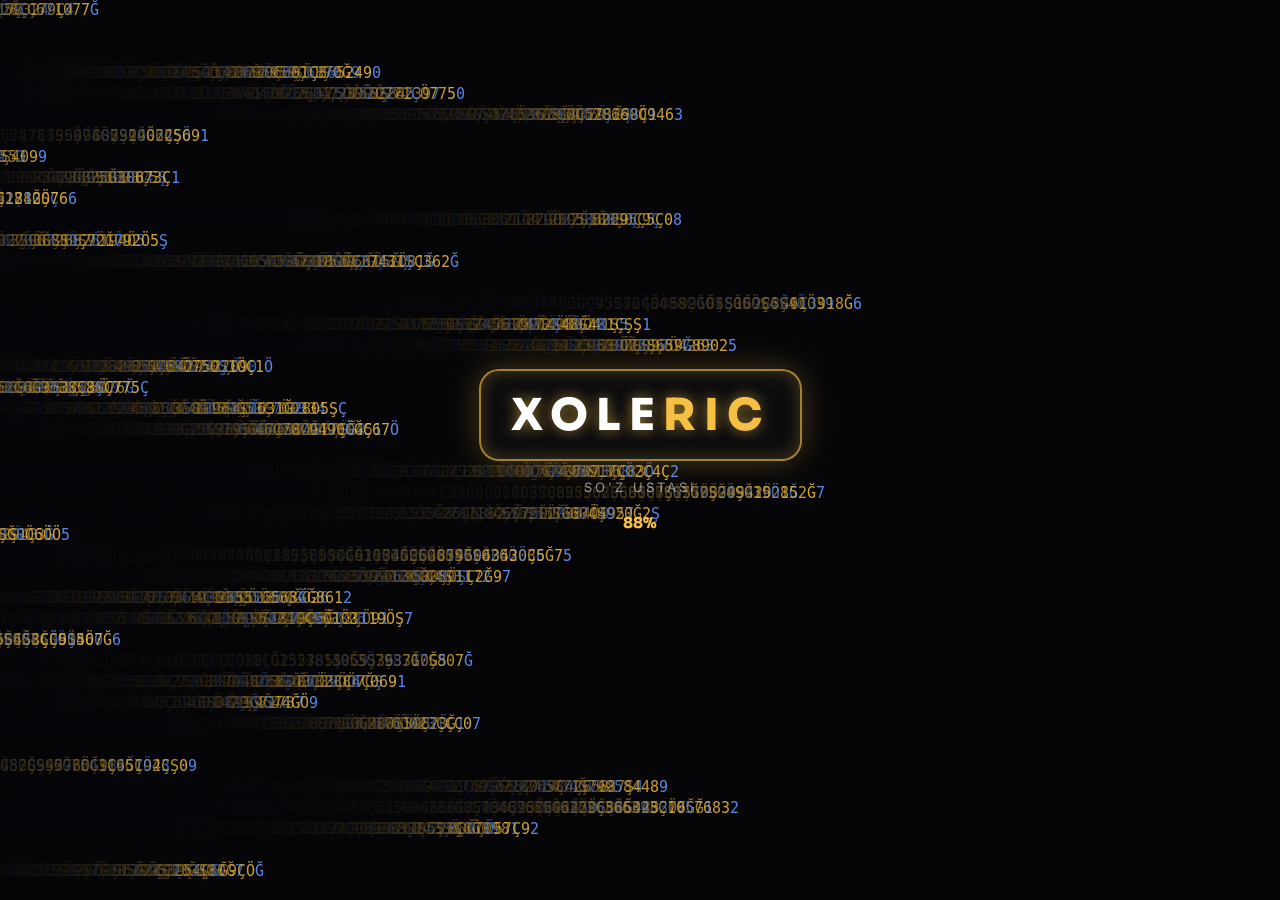
==== commit 3046b1e5: "XOLERIC optimallashtirish: dublikat assetlar o'chdi (28+122KB), android sahifa umumiy style/app ga u" ====
--- a/android/app/src/main/assets/index.html
+++ b/android/app/src/main/assets/index.html
@@ -17,7 +17,7 @@
 <link rel="preconnect" href="https://fonts.gstatic.com" crossorigin>
 <link href="https://fonts.googleapis.com/css2?family=Inter:wght@400;500;600;700;800;900&family=Sora:wght@500;600;700;800&display=swap" rel="stylesheet">
 
-<link rel="stylesheet" href="../../../../../assets/css/style-index.css">
+<link rel="stylesheet" href="../../../../../assets/css/style.css">
 <link rel="canonical" href="https://xolerc.github.io/Savodhon/index.html">
 <meta name="author" content="XOLERIC">
 <meta name="robots" content="index, follow">
@@ -340,6 +340,6 @@
 </div></div>
 
 
-<script src="../../../../../assets/js/app-index.js" defer></script>
+<script src="../../../../../assets/js/app.js" defer></script>
 </body>
 </html>
--- a/assets/css/style.css
+++ b/assets/css/style.css
@@ -0,0 +1,289 @@
+
+
+/* === index.html dan ajratildi (XOLERIC SEO) === */
+*{margin:0;padding:0;box-sizing:border-box;-webkit-tap-highlight-color:transparent}
+:root{
+  --bg:#050508; --bg2:#0A0A14;
+  --gold:#F5C044; --gold2:#EAB308; --gold-soft:rgba(245,192,68,.14);
+  --blue:#3B6CFF; --blue-soft:rgba(59,108,255,.14);
+  --green:#2ED573; --red:#EF4444;
+  --card:rgba(255,255,255,.045); --card2:rgba(255,255,255,.07);
+  --border:rgba(255,255,255,.10); --border-gold:rgba(245,192,68,.35);
+  --text:#F6F8FF; --dim:rgba(246,248,255,.60); --faint:rgba(246,248,255,.38);
+  --shadow:0 18px 50px rgba(0,0,0,.55);
+  --r:20px;
+  --font:'Inter',system-ui,-apple-system,'Segoe UI',Roboto,sans-serif;
+  --num:'Sora','Inter',system-ui,sans-serif;
+}
+[data-theme="light"]{
+  --bg:#FFF8EA; --bg2:#FFF1D2;
+  --card:rgba(255,255,255,.72); --card2:rgba(255,255,255,.9);
+  --border:rgba(146,100,10,.18); --border-gold:rgba(200,140,10,.45);
+  --text:#211703; --dim:rgba(33,23,3,.64); --faint:rgba(33,23,3,.42);
+  --gold:#C8900A; --gold2:#EAB308; --gold-soft:rgba(234,179,8,.16);
+  --shadow:0 18px 45px rgba(150,110,10,.18);
+}
+html{scroll-behavior:smooth}
+body{background:var(--bg);color:var(--text);font-family:var(--font);min-height:100dvh;display:flex;justify-content:center;overflow-x:hidden;transition:background .35s,color .35s}
+body::before{content:'';position:fixed;inset:0;z-index:-2;background:
+  radial-gradient(700px 420px at 12% -6%, rgba(59,108,255,.20), transparent 60%),
+  radial-gradient(640px 420px at 88% 4%, rgba(245,192,68,.13), transparent 60%),
+  radial-gradient(900px 700px at 50% 115%, rgba(59,108,255,.10), transparent 60%),
+  var(--bg);transition:background .35s}
+[data-theme="light"] body::before{background:
+  radial-gradient(700px 420px at 12% -6%, rgba(59,108,255,.12), transparent 60%),
+  radial-gradient(640px 420px at 88% 4%, rgba(234,179,8,.22), transparent 60%),
+  radial-gradient(900px 700px at 50% 115%, rgba(234,179,8,.12), transparent 60%),
+  var(--bg)}
+#particleCanvas{position:fixed;inset:0;z-index:0;pointer-events:none}
+.app-shell{width:100%;max-width:480px;min-height:100dvh;position:relative;z-index:1;display:flex;flex-direction:column}
+section{display:none}
+section.visible,section.active{display:block;animation:fadeUp .38s cubic-bezier(.2,.8,.25,1)}
+#welcomeScreen{display:flex}
+#welcomeScreen.hide{display:none}
+@keyframes fadeUp{from{opacity:0;transform:translateY(14px)}to{opacity:1;transform:none}}
+@keyframes pop{0%{transform:scale(.6);opacity:0}60%{transform:scale(1.12)}100%{transform:scale(1);opacity:1}}
+@keyframes shimmer{0%{background-position:-400px 0}100%{background-position:400px 0}}
+@keyframes blink{0%,100%{opacity:1}50%{opacity:0}}
+@keyframes floaty{0%,100%{transform:translateY(0)}50%{transform:translateY(-8px)}}
+button{font-family:var(--font);border:none;cursor:pointer;color:inherit;background:none;transition:transform .12s ease,box-shadow .2s,filter .2s}
+button:active{transform:scale(.96)}
+/* ---------- WELCOME ---------- */
+#welcomeScreen{flex-direction:column;align-items:center;justify-content:center;min-height:100dvh;padding:32px 24px;text-align:center}
+#welcomeScreen.hide{display:none!important}
+.logo-orb{width:104px;height:104px;border-radius:32px;display:flex;align-items:center;justify-content:center;font-family:var(--num);font-size:52px;font-weight:800;color:#0A0A0A;background:linear-gradient(135deg,#FFE9A8,#F5C044 45%,#B97E0B);box-shadow:0 0 0 1px rgba(245,192,68,.5),0 0 44px rgba(245,192,68,.45),0 18px 40px rgba(0,0,0,.5);animation:floaty 4s ease-in-out infinite}
+.w-title{font-family:var(--num);font-size:34px;font-weight:800;margin:22px 0 6px;letter-spacing:-.5px}
+.w-title span{background:linear-gradient(120deg,#FFE9A8,#F5C044 55%,#EAB308);-webkit-background-clip:text;background-clip:text;color:transparent}
+.w-sub{color:var(--dim);font-size:15px;line-height:1.55;max-width:320px}
+.glass{background:var(--card);border:1px solid var(--border);border-radius:var(--r);backdrop-filter:blur(18px);-webkit-backdrop-filter:blur(18px);box-shadow:inset 0 1px 0 rgba(255,255,255,.08),var(--shadow)}
+[data-theme="light"] .glass{box-shadow:inset 0 1px 0 rgba(255,255,255,.7),var(--shadow)}
+.w-card{width:100%;margin-top:26px;padding:22px}
+.w-card input{width:100%;padding:15px 16px;border-radius:14px;border:1px solid var(--border);background:rgba(255,255,255,.05);color:var(--text);font-size:16px;font-family:var(--font);outline:none;transition:border .2s,box-shadow .2s}
+[data-theme="light"] .w-card input{background:rgba(255,255,255,.8)}
+.w-card input:focus{border-color:var(--gold);box-shadow:0 0 0 3px var(--gold-soft)}
+.btn-gold{width:100%;margin-top:12px;padding:16px;border-radius:16px;font-size:16px;font-weight:800;color:#191100;background:linear-gradient(135deg,#FFE9A8,#F5C044 50%,#E0A90B);box-shadow:0 0 26px rgba(245,192,68,.4),0 10px 24px rgba(0,0,0,.35)}
+.btn-gold:hover{filter:brightness(1.06)}
+.btn-ghost{width:100%;margin-top:10px;padding:14px;border-radius:16px;font-size:15px;font-weight:700;border:1px solid var(--border);background:var(--card)}
+#statsPreview{display:flex;gap:10px;width:100%;margin-top:16px}
+.stat-mini{flex:1;padding:12px 6px;border-radius:16px;background:var(--card);border:1px solid var(--border);backdrop-filter:blur(14px)}
+.stat-mini b{display:block;font-family:var(--num);font-size:19px;color:var(--gold)}
+.stat-mini span{font-size:11px;color:var(--dim)}
+/* ---------- HEADER ---------- */
+.app-header{display:flex;align-items:center;gap:12px;padding:calc(14px + env(safe-area-inset-top)) 18px 10px;position:sticky;top:0;z-index:20;background:color-mix(in srgb,var(--bg) 78%,transparent);backdrop-filter:blur(16px);-webkit-backdrop-filter:blur(16px)}
+.avatar{width:46px;height:46px;border-radius:16px;display:flex;align-items:center;justify-content:center;font-family:var(--num);font-size:21px;font-weight:800;color:#191100;background:linear-gradient(135deg,#FFE9A8,#F5C044);box-shadow:0 0 18px rgba(245,192,68,.45);flex-shrink:0}
+.h-name{font-weight:800;font-size:16px;line-height:1.2}
+.h-lvl{font-size:12px;color:var(--gold);font-weight:700;display:flex;align-items:center;gap:5px}
+#levelBadge{cursor:pointer}
+.streak-pill{margin-left:auto;display:flex;align-items:center;gap:6px;padding:9px 14px;border-radius:999px;background:rgba(239,68,68,.12);border:1px solid rgba(239,68,68,.4);font-family:var(--num);font-weight:800;font-size:15px;box-shadow:0 0 16px rgba(239,68,68,.25)}
+.icon-btn{width:44px;height:44px;border-radius:14px;background:var(--card);border:1px solid var(--border);font-size:19px;display:flex;align-items:center;justify-content:center;backdrop-filter:blur(12px)}
+/* ---------- BALANCE CARD ---------- */
+.balance{margin:8px 18px 0;padding:22px 20px;border-radius:26px;position:relative;overflow:hidden;background:linear-gradient(150deg,rgba(59,108,255,.20),rgba(255,255,255,.03) 40%,rgba(245,192,68,.16)),var(--card);border:1px solid var(--border-gold);backdrop-filter:blur(22px);box-shadow:inset 0 1px 0 rgba(255,255,255,.12),0 0 40px rgba(245,192,68,.12),var(--shadow)}
+.balance::after{content:'';position:absolute;inset:0;background:linear-gradient(110deg,transparent 30%,rgba(255,255,255,.10) 48%,transparent 62%);background-size:400px 100%;animation:shimmer 3.8s linear infinite;pointer-events:none}
+.b-label{font-size:12px;letter-spacing:2px;text-transform:uppercase;color:var(--dim);font-weight:700}
+.b-xp{font-family:var(--num);font-size:46px;font-weight:800;letter-spacing:-1px;background:linear-gradient(120deg,#FFF6D8,#F5C044 60%,#EAB308);-webkit-background-clip:text;background-clip:text;color:transparent;line-height:1.1}
+.b-lvlname{font-size:14px;font-weight:700;color:var(--gold);margin-top:2px}
+.b-bar{height:10px;border-radius:99px;background:rgba(255,255,255,.08);margin-top:12px;overflow:hidden;border:1px solid rgba(255,255,255,.06)}
+[data-theme="light"] .b-bar{background:rgba(0,0,0,.08)}
+#levelBarFill{height:100%;width:0%;border-radius:99px;background:linear-gradient(90deg,#FFE9A8,#F5C044,#EAB308);box-shadow:0 0 14px rgba(245,192,68,.8);transition:width .6s cubic-bezier(.2,.8,.25,1)}
+.b-next{font-size:12px;color:var(--dim);margin-top:8px}
+.b-goalrow{display:flex;align-items:center;gap:14px;margin-top:14px;padding-top:14px;border-top:1px solid var(--border)}
+.ring{position:relative;width:64px;height:64px;flex-shrink:0}
+.ring svg{transform:rotate(-90deg)}
+.ring b{position:absolute;inset:0;display:flex;align-items:center;justify-content:center;font-family:var(--num);font-size:13px;color:var(--gold)}
+#goalFill{height:6px;width:0%;border-radius:99px;background:linear-gradient(90deg,var(--blue),#7AA2FF);box-shadow:0 0 10px rgba(59,108,255,.7);transition:width .5s}
+/* ---------- SECTIONS ---------- */
+.sec{padding:20px 18px 0}
+.sec-title{display:flex;align-items:center;justify-content:space-between;font-family:var(--num);font-size:17px;font-weight:800;margin-bottom:12px}
+.sec-title small{font-family:var(--font);font-size:12px;color:var(--gold);font-weight:700}
+.qa-grid{display:grid;grid-template-columns:1fr 1fr;gap:12px}
+.qa{padding:18px 14px;border-radius:20px;background:var(--card);border:1px solid var(--border);backdrop-filter:blur(18px);text-align:left;box-shadow:inset 0 1px 0 rgba(255,255,255,.07);transition:transform .15s,box-shadow .2s}
+.qa:hover{transform:translateY(-3px);box-shadow:inset 0 1px 0 rgba(255,255,255,.1),0 14px 30px rgba(0,0,0,.4)}
+.qa .e{font-size:28px}
+.qa b{display:block;font-size:14px;margin-top:8px}
+.qa span{font-size:11.5px;color:var(--dim)}
+.qa.gold{border-color:var(--border-gold);background:linear-gradient(150deg,var(--gold-soft),var(--card))}
+.mode-row{display:flex;align-items:center;gap:12px;padding:13px 14px;border-radius:16px;background:var(--card);border:1px solid var(--border);margin-top:10px;width:100%;text-align:left;backdrop-filter:blur(14px)}
+.mode-row:hover{transform:translateY(-2px)}
+.mode-row .e{font-size:22px}
+.mode-row b{font-size:14px;display:block}
+.mode-row span{font-size:11.5px;color:var(--dim)}
+.mode-row .dots{margin-left:auto}
+.progress-dot{width:9px;height:9px;border-radius:99px;background:rgba(255,255,255,.12);display:inline-block;margin-left:5px}
+[data-theme="light"] .progress-dot{background:rgba(0,0,0,.12)}
+.progress-dot.filled{background:var(--blue);box-shadow:0 0 8px var(--blue)}
+.progress-dot.gold{background:var(--gold);box-shadow:0 0 8px var(--gold)}
+/* challenge */
+.challenge{margin:18px;padding:18px;border-radius:22px;background:linear-gradient(150deg,rgba(245,192,68,.16),var(--card));border:1px solid var(--border-gold);backdrop-filter:blur(18px);position:relative;overflow:hidden}
+.challenge-badge{display:inline-block;font-size:11px;font-weight:800;padding:5px 12px;border-radius:99px;background:linear-gradient(135deg,#FFE9A8,#F5C044);color:#191100}
+.challenge-badge.done{background:rgba(46,213,115,.18);color:var(--green);border:1px solid rgba(46,213,115,.5)}
+#challengeDesc{font-size:15px;font-weight:600;margin:10px 0 4px}
+#challengeReward{font-family:var(--num);color:var(--gold);font-weight:800}
+#challengeStatus{font-size:12px;color:var(--dim);margin-top:4px}
+/* letters */
+#letterGrid{display:grid;grid-template-columns:repeat(5,1fr);gap:10px}
+.letter-tile{aspect-ratio:.92;border-radius:16px;background:var(--card);border:1px solid var(--border);backdrop-filter:blur(12px);display:flex;flex-direction:column;align-items:center;justify-content:center;font-family:var(--num);font-weight:800;font-size:17px;cursor:pointer;position:relative;transition:transform .15s}
+.letter-tile:hover{transform:translateY(-3px)}
+.letter-tile.new{border-style:dashed}
+.letter-tile.in-progress{border-color:rgba(59,108,255,.55);box-shadow:0 0 14px rgba(59,108,255,.25)}
+.letter-tile.mastered{border-color:var(--border-gold);background:linear-gradient(160deg,var(--gold-soft),var(--card));box-shadow:0 0 16px rgba(245,192,68,.25)}
+.progress-mini{font-size:10px;font-family:var(--font);color:var(--dim);font-weight:700;margin-top:2px}
+.master-badge{position:absolute;top:5px;right:7px;font-size:11px;color:var(--gold)}
+/* stats */
+.stat-grid{display:grid;grid-template-columns:1fr 1fr;gap:12px}
+.stat-card{padding:16px;border-radius:18px;background:var(--card);border:1px solid var(--border);backdrop-filter:blur(14px)}
+.stat-card b{font-family:var(--num);font-size:23px;display:block}
+.stat-card span{font-size:12px;color:var(--dim)}
+.stat-card.g b{color:var(--gold)} .stat-card.bl b{color:#7AA2FF} .stat-card.gr b{color:var(--green)}
+.chart-card{margin-top:12px;padding:16px;border-radius:18px;background:var(--card);border:1px solid var(--border);backdrop-filter:blur(14px)}
+.chart-card h4{font-size:13px;margin-bottom:10px;color:var(--dim)}
+.chart-card canvas{width:100%;height:130px;display:block}
+.time-row{display:flex;gap:12px;margin-top:12px}
+.time-box{flex:1;padding:14px;border-radius:16px;background:var(--card);border:1px solid var(--border)}
+.time-box b{font-family:var(--num);font-size:17px}
+.time-box span{font-size:11px;color:var(--dim);display:block;margin-bottom:6px}
+.tbar{height:6px;border-radius:99px;background:rgba(255,255,255,.08);overflow:hidden;margin-top:8px}
+[data-theme="light"] .tbar{background:rgba(0,0,0,.08)}
+#dailyTimeFill,#weeklyTimeFill{height:100%;width:0%;border-radius:99px;background:linear-gradient(90deg,var(--blue),#7AA2FF)}
+/* achievements */
+#achievementsList{display:grid;grid-template-columns:repeat(4,1fr);gap:10px}
+.achievement-card{padding:13px 6px;border-radius:16px;background:var(--card);border:1px solid var(--border);text-align:center;opacity:.45;filter:grayscale(1)}
+.achievement-card.unlocked{opacity:1;filter:none;border-color:var(--border-gold);box-shadow:0 0 14px rgba(245,192,68,.2);animation:pop .4s}
+.achievement-icon{font-size:23px}
+.achievement-name{font-size:10px;font-weight:700;margin-top:5px;color:var(--dim)}
+.achievement-card.unlocked .achievement-name{color:var(--text)}
+/* bottom nav */
+.bottom-nav{position:fixed;bottom:0;left:50%;transform:translateX(-50%);width:100%;max-width:480px;z-index:30;display:flex;padding:10px 16px calc(12px + env(safe-area-inset-bottom));background:color-mix(in srgb,var(--bg) 82%,transparent);backdrop-filter:blur(20px);-webkit-backdrop-filter:blur(20px);border-top:1px solid var(--border)}
+.nav-btn{flex:1;display:flex;flex-direction:column;align-items:center;gap:3px;font-size:10.5px;font-weight:700;color:var(--faint);padding:8px 0;border-radius:14px}
+.nav-btn .i{font-size:21px}
+.nav-btn.on{color:var(--gold)}
+.nav-btn.on .i{filter:drop-shadow(0 0 8px rgba(245,192,68,.7))}
+#mainScreen{padding-bottom:110px}
+/* ---------- ALPHABET SCREEN ---------- */
+.alpha-head{display:flex;align-items:center;gap:12px;padding:calc(14px + env(safe-area-inset-top)) 18px 6px;position:sticky;top:0;z-index:20;background:color-mix(in srgb,var(--bg) 82%,transparent);backdrop-filter:blur(16px)}
+.alpha-head h2{font-family:var(--num);font-size:20px}
+.alpha-sec{font-size:13px;font-weight:800;color:var(--dim);margin:16px 18px 10px;letter-spacing:1px;text-transform:uppercase}
+.alpha-grid{display:grid;grid-template-columns:repeat(4,1fr);gap:10px;padding:0 18px}
+.letter-btn{padding:16px 6px;border-radius:16px;background:var(--card);border:1px solid var(--border);font-family:var(--num);font-weight:800;font-size:18px;cursor:pointer;position:relative;backdrop-filter:blur(12px);transition:transform .15s}
+.letter-btn:hover{transform:translateY(-3px)}
+.letter-btn.in-progress{border-color:rgba(59,108,255,.55)}
+.letter-btn.mastered{border-color:var(--border-gold);background:linear-gradient(160deg,var(--gold-soft),var(--card))}
+.letter-progress{display:block;font-size:10px;font-family:var(--font);color:var(--dim);font-weight:700;margin-top:3px}
+.master-icon{position:absolute;top:6px;right:8px;font-size:12px;color:var(--gold)}
+#alphabetScreen{padding-bottom:40px}
+/* ---------- FOCUS ---------- */
+#focusScreen{min-height:100dvh;flex-direction:column;padding-bottom:30px}
+#focusScreen.active{display:flex}
+.f-top{display:flex;align-items:center;gap:10px;padding:calc(14px + env(safe-area-inset-top)) 18px 0}
+#lessonLabel{font-size:14px;font-weight:700;color:var(--dim)}
+.f-prog{padding:12px 18px 0}
+.f-prog-meta{display:flex;justify-content:space-between;font-size:12px;font-weight:800;color:var(--gold);margin-bottom:8px}
+.f-bar{height:10px;border-radius:99px;background:rgba(255,255,255,.08);overflow:hidden}
+[data-theme="light"] .f-bar{background:rgba(0,0,0,.08)}
+#focusProgressThumb{height:100%;width:0%;border-radius:99px;background:linear-gradient(90deg,var(--blue),var(--gold));box-shadow:0 0 12px rgba(245,192,68,.6);transition:width .4s}
+#focusTimerBar{display:none;align-items:center;gap:10px;margin:12px 18px 0;padding:10px 14px;border-radius:14px;background:var(--blue-soft);border:1px solid rgba(59,108,255,.4);font-family:var(--num);font-weight:800}
+#timerProgressFill{height:6px;background:var(--blue);border-radius:99px;transition:width 1s linear}
+#timerBtn.on{background:var(--blue-soft);border-color:var(--blue)}
+.word-card{margin:16px 18px 0;padding:30px 16px;border-radius:24px;text-align:center;background:linear-gradient(160deg,rgba(59,108,255,.14),var(--card) 55%,rgba(245,192,68,.10));border:1px solid var(--border);backdrop-filter:blur(20px)}
+#wordDisplay{font-family:var(--num);font-size:30px;font-weight:800;letter-spacing:1px;line-height:1.6}
+.syllable{padding:3px 7px;border-radius:10px;transition:all .25s;display:inline-block;margin:2px 1px}
+.syllable.consonant{color:#9DBCFF}
+.syllable.vowel{color:#FFE1A1}
+[data-theme="light"] .syllable.consonant{color:#1E40C9}
+[data-theme="light"] .syllable.vowel{color:#9A6200}
+.syllable.correct{background:rgba(46,213,115,.18);color:var(--green)!important;box-shadow:0 0 12px rgba(46,213,115,.35)}
+.word-appear{animation:pop .35s}
+#gameInputWrapper{margin:14px 18px 0;padding:18px;border-radius:20px;background:var(--card);border:1px solid var(--border);backdrop-filter:blur(16px);cursor:text;transition:box-shadow .3s,border .3s}
+#gameInputWrapper.success-neon-glow{border-color:rgba(46,213,115,.7);box-shadow:0 0 26px rgba(46,213,115,.4)}
+#mirrorInput{font-family:var(--num);font-size:24px;font-weight:700;min-height:36px;letter-spacing:2px}
+#mirrorInput.wrong{color:var(--red)}
+#mirrorInput.correct{color:var(--green)}
+#mirrorInput.shake{animation:shake .45s}
+@keyframes shake{0%,100%{transform:none}20%,60%{transform:translateX(-7px)}40%,80%{transform:translateX(7px)}}
+#cursor{display:inline-block;width:3px;height:26px;background:var(--gold);vertical-align:middle;animation:blink 1s infinite;border-radius:2px}
+#hiddenInput{position:fixed;top:0;left:0;width:10px;height:10px;opacity:0;border:none;outline:none;pointer-events:none}
+.f-actions{display:flex;gap:10px;padding:14px 18px 0}
+.f-btn{flex:1;padding:13px;border-radius:15px;background:var(--card);border:1px solid var(--border);font-weight:800;font-size:14px;backdrop-filter:blur(12px)}
+#feedbackArea{text-align:center;min-height:64px;padding:10px 18px 0}
+#feedbackMsg{font-weight:800;font-size:17px;opacity:0;transition:opacity .3s}
+#feedbackMsg.show{opacity:1}
+#feedbackMsg.success{color:var(--green)}
+#feedbackMsg.error{color:var(--red)}
+#xpPopup{display:none;font-family:var(--num);font-weight:800;color:var(--gold);font-size:18px;animation:pop .4s;text-shadow:0 0 16px rgba(245,192,68,.7)}
+#successCard{display:none;margin:0 18px;padding:14px;border-radius:16px;background:rgba(46,213,115,.1);border:1px solid rgba(46,213,115,.45);text-align:center;font-weight:700}
+#nextBtn{display:none;margin:14px 18px 0;padding:17px;border-radius:17px;font-size:16px;font-weight:800;color:#191100;background:linear-gradient(135deg,#FFE9A8,#F5C044,#E0A90B);box-shadow:0 0 26px rgba(245,192,68,.45)}
+#nextBtn.visible{display:block;animation:pop .35s}
+/* ---------- MODALS / GUARD ---------- */
+.modal-overlay{position:fixed;inset:0;z-index:60;background:rgba(0,0,0,.65);backdrop-filter:blur(6px);display:none;align-items:flex-end;justify-content:center}
+.modal-overlay.active{display:flex}
+.modal{width:100%;max-width:480px;max-height:82dvh;overflow-y:auto;background:var(--bg2);border:1px solid var(--border);border-bottom:none;border-radius:26px 26px 0 0;padding:22px 20px calc(26px + env(safe-area-inset-bottom));animation:fadeUp .3s}
+.modal h3{font-family:var(--num);font-size:18px;margin-bottom:14px}
+.level-row{display:flex;justify-content:space-between;padding:11px 13px;border-radius:13px;background:var(--card);border:1px solid var(--border);margin-bottom:8px;font-size:14px;font-weight:700}
+.level-row.current{border-color:var(--border-gold);box-shadow:0 0 14px rgba(245,192,68,.25)}
+.level-range{font-family:var(--num);color:var(--gold)}
+.set-row{display:flex;align-items:center;justify-content:space-between;gap:10px;padding:13px 14px;border-radius:15px;background:var(--card);border:1px solid var(--border);margin-bottom:10px;font-weight:700;font-size:14px;width:100%;text-align:left}
+.set-row select{background:var(--bg2);color:var(--text);border:1px solid var(--border);border-radius:10px;padding:8px;font-family:var(--font)}
+#guardOverlay{position:fixed;inset:0;z-index:70;background:rgba(3,3,8,.92);display:none;align-items:center;justify-content:center;text-align:center;padding:30px}
+.kbd{background:var(--card);border:1px solid var(--border);border-radius:8px;padding:2px 9px;font-family:var(--num);font-size:13px}
+.kbd{background:var(--card);border:1px solid var(--border);border-radius:8px;padding:2px 9px;font-family:var(--num);font-size:13px}
+.en-sub{color:#9aa3b2;font-size:13px;font-weight:600;margin-top:6px;line-height:1.5}
+.en-sub.big{font-size:15px}
+.step-head{display:flex;align-items:center;justify-content:space-between;margin-top:14px}
+.step-head b{font-size:14px}
+.step-go{padding:9px 16px;border-radius:999px;font-size:13px;font-weight:800;color:#191100;background:linear-gradient(135deg,#FFE9A8,#F5C044);box-shadow:0 0 14px rgba(245,192,68,.35)}
+.lw-grid{display:grid;grid-template-columns:1fr 1fr;gap:8px;margin-top:8px}
+.lw{padding:10px 12px;border-radius:13px;background:var(--card);border:1px solid var(--border);text-align:left}
+.lw b{font-size:14px;display:block}
+.lw-en{color:#9aa3b2;font-size:12px;font-weight:600;margin-top:2px}
+/* ---------- V3: soft buttons, transitions, visual, chips, logoped ---------- */
+button,.btn-gold,.btn-ghost,.f-btn,.qa,.mode-row,.letter-btn,.letter-tile,.nav-btn{border-radius:18px}
+.btn-gold,.btn-ghost,.f-btn,.qa,.mode-row{transition:transform .18s cubic-bezier(.34,1.56,.64,1),box-shadow .2s,filter .2s}
+.btn-gold:active,.btn-ghost:active,.f-btn:active,.qa:active,.mode-row:active{transform:scale(.93)}
+@media(prefers-reduced-motion:reduce){*{animation:none!important;transition:none!important;scroll-behavior:auto!important}}
+.screen-enter{animation:screenIn .32s cubic-bezier(.2,.8,.25,1)}
+@keyframes screenIn{from{opacity:0;transform:translateX(26px)}to{opacity:1;transform:none}}
+.screen-enter-back{animation:screenInBack .32s cubic-bezier(.2,.8,.25,1)}
+@keyframes screenInBack{from{opacity:0;transform:translateX(-26px)}to{opacity:1;transform:none}}
+.visual-wrap{margin:16px 18px 0;padding:22px 16px 16px;border-radius:24px;text-align:center;background:linear-gradient(160deg,rgba(245,192,68,.14),var(--card) 60%);border:1px solid var(--border-gold);backdrop-filter:blur(18px)}
+.visual-emoji{font-size:112px;line-height:1.2;filter:drop-shadow(0 0 26px rgba(245,192,68,.55));animation:floaty 3.4s ease-in-out infinite}
+.visual-word{font-family:var(--num);font-weight:800;font-size:15px;margin-top:8px;color:var(--dim)}
+.visual-toggle{margin-top:10px;font-size:13px;font-weight:800;padding:9px 16px;border-radius:999px;border:1px solid var(--border);background:var(--card)}
+.syl-chips{display:flex;flex-wrap:wrap;gap:9px;justify-content:center;margin:14px 18px 0}
+.syl-chip{padding:11px 17px;border-radius:999px;font-family:var(--num);font-weight:800;font-size:17px;background:var(--card2);border:1px solid var(--border-gold);box-shadow:0 4px 14px rgba(0,0,0,.25);transition:transform .16s cubic-bezier(.34,1.56,.64,1),box-shadow .2s,background .2s}
+.syl-chip:active{transform:scale(.88)}
+.syl-chip.pulse{animation:chipPulse .7s ease 2;background:rgba(46,213,115,.22);border-color:rgba(46,213,115,.7);box-shadow:0 0 18px rgba(46,213,115,.55)}
+@keyframes chipPulse{0%,100%{transform:scale(1)}50%{transform:scale(1.14)}}
+.listen-card{margin:14px 18px 0;padding:18px;border-radius:20px;background:var(--card);border:1px solid rgba(59,108,255,.4);backdrop-filter:blur(16px)}
+.listen-card h4{font-size:14px;margin-bottom:6px}
+.listen-tip{font-size:12.5px;color:var(--dim);line-height:1.55;background:var(--gold-soft);border:1px solid var(--border-gold);border-radius:12px;padding:10px 12px;margin-top:10px}
+.listen-row{display:flex;gap:10px;margin-top:12px}
+.listen-btn{flex:1;padding:13px;border-radius:15px;font-weight:800;font-size:13.5px;border:1px solid var(--border);background:var(--card2)}
+.listen-btn.primary{background:linear-gradient(135deg,#FFE9A8,#F5C044);color:#191100;border:none}
+.listen-btn.rec{background:rgba(239,68,68,.14);border-color:rgba(239,68,68,.5)}
+.listen-btn.rec.live{background:rgba(239,68,68,.35);animation:chipPulse 1s infinite}
+#listenResult{font-size:13.5px;font-weight:700;margin-top:10px;min-height:20px;text-align:center}
+.artic-btn{position:absolute;bottom:5px;left:7px;font-size:12px;opacity:.85;background:var(--card);border:1px solid var(--border);border-radius:99px;width:22px;height:22px;display:flex;align-items:center;justify-content:center}
+.letter-btn .artic-btn{bottom:5px;left:6px}
+.artic-big{font-family:var(--num);font-size:64px;font-weight:800;text-align:center;background:linear-gradient(120deg,#FFE9A8,#F5C044);-webkit-background-clip:text;background-clip:text;color:transparent}
+.artic-sec{font-size:13.5px;line-height:1.65;color:var(--dim);margin-top:10px}
+.artic-sec b{color:var(--text)}
+.summary-hero{text-align:center;padding:18px;border-radius:20px;background:linear-gradient(150deg,var(--gold-soft),var(--card));border:1px solid var(--border-gold);margin-bottom:12px}
+.summary-hero .big{font-family:var(--num);font-size:44px;font-weight:800;color:var(--gold)}
+.sum-grid{display:grid;grid-template-columns:1fr 1fr;gap:10px;margin-bottom:12px}
+.sum-box{padding:13px;border-radius:15px;background:var(--card);border:1px solid var(--border);text-align:center}
+.sum-box b{font-family:var(--num);font-size:19px;display:block}
+.sum-box span{font-size:11px;color:var(--dim)}
+.report-box{margin-top:12px;padding:16px;border-radius:18px;background:var(--card);border:1px solid var(--border)}
+.report-box pre{white-space:pre-wrap;font-family:var(--font);font-size:12.5px;line-height:1.6;color:var(--text);margin:8px 0}
+@media(min-width:520px){.app-shell{border-left:1px solid var(--border);border-right:1px solid var(--border)}}
+/* ── SAVODHON LOADER (mydrime matrix → neon-golden) ── */
+#svLoader{position:fixed;inset:0;z-index:9999;background:radial-gradient(circle at 50% 120%,rgba(59,108,255,.14),transparent 60%),#050508;display:flex;flex-direction:column;align-items:center;justify-content:center;gap:18px;transition:opacity .5s ease,visibility .5s ease}
+#svLoader.hidden{opacity:0;visibility:hidden}
+#svMatrix{position:absolute;inset:0;width:100%;height:100%}
+.sv-logo{position:relative;font-family:'Sora','Inter',sans-serif;font-weight:800;font-size:clamp(26px,7vw,44px);letter-spacing:8px;color:#fff;border:2px solid rgba(245,192,68,.65);border-radius:20px;padding:16px 30px;background:rgba(255,255,255,.03);backdrop-filter:blur(12px);box-shadow:0 0 18px rgba(245,192,68,.25) inset,0 0 34px rgba(245,192,68,.28);text-shadow:0 0 14px rgba(245,192,68,.6);animation:svGlitch .3s steps(2,end) infinite}
+.sv-logo.stable{animation:svGlow 2.6s ease-in-out infinite}
+.sv-logo span{color:#F5C044}
+.sv-sub{position:relative;color:rgba(255,255,255,.55);font-size:13px;letter-spacing:3px}
+.sv-pct{position:relative;font-family:'Sora',monospace;color:#F5C044;font-weight:800;font-size:15px}
+@keyframes svGlitch{0%{transform:translate(0,0)}25%{transform:translate(-2px,2px)}50%{transform:translate(2px,-2px)}75%{transform:translate(-2px,-2px)}100%{transform:translate(0,0)}}
+@keyframes svGlow{0%,100%{box-shadow:0 0 18px rgba(245,192,68,.25) inset,0 0 34px rgba(245,192,68,.28)}50%{box-shadow:0 0 30px rgba(245,192,68,.5) inset,0 0 60px rgba(245,192,68,.55)}}
+@media (prefers-reduced-motion:reduce){.sv-logo{animation:none}}
